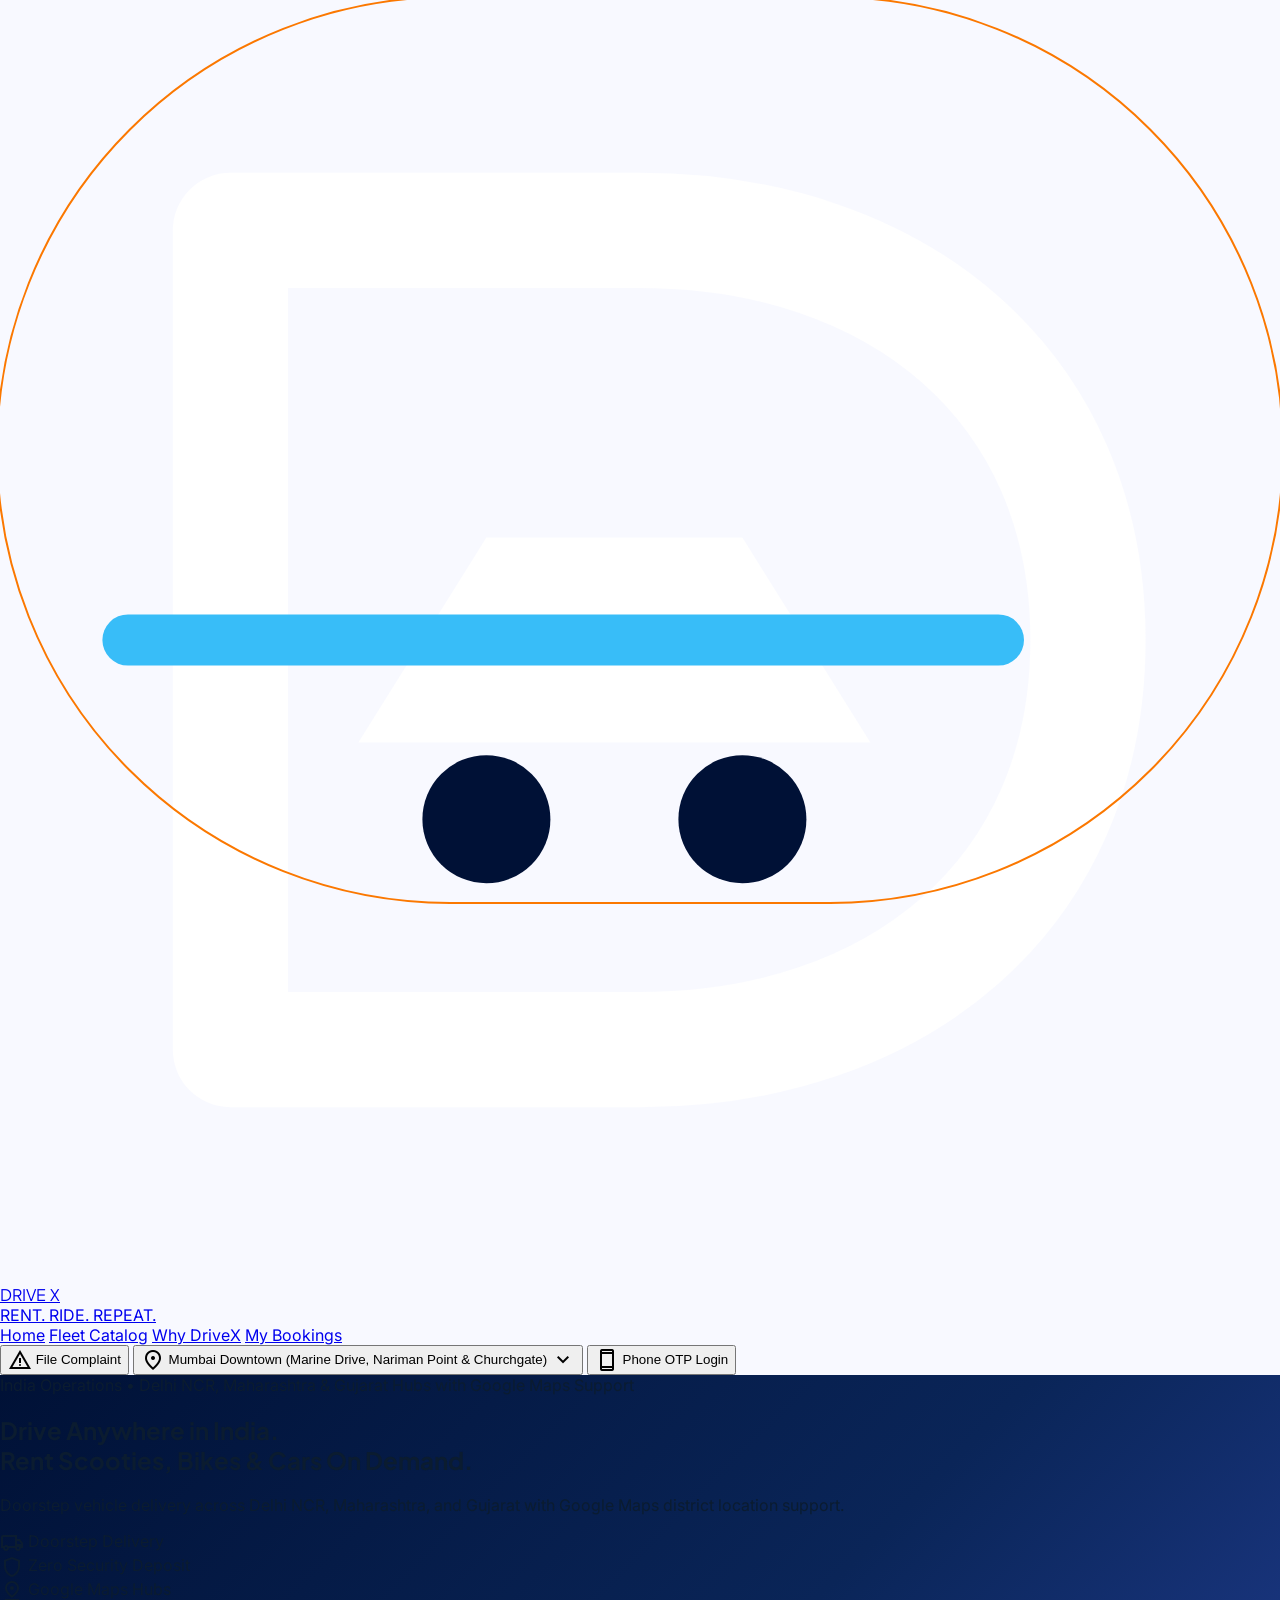
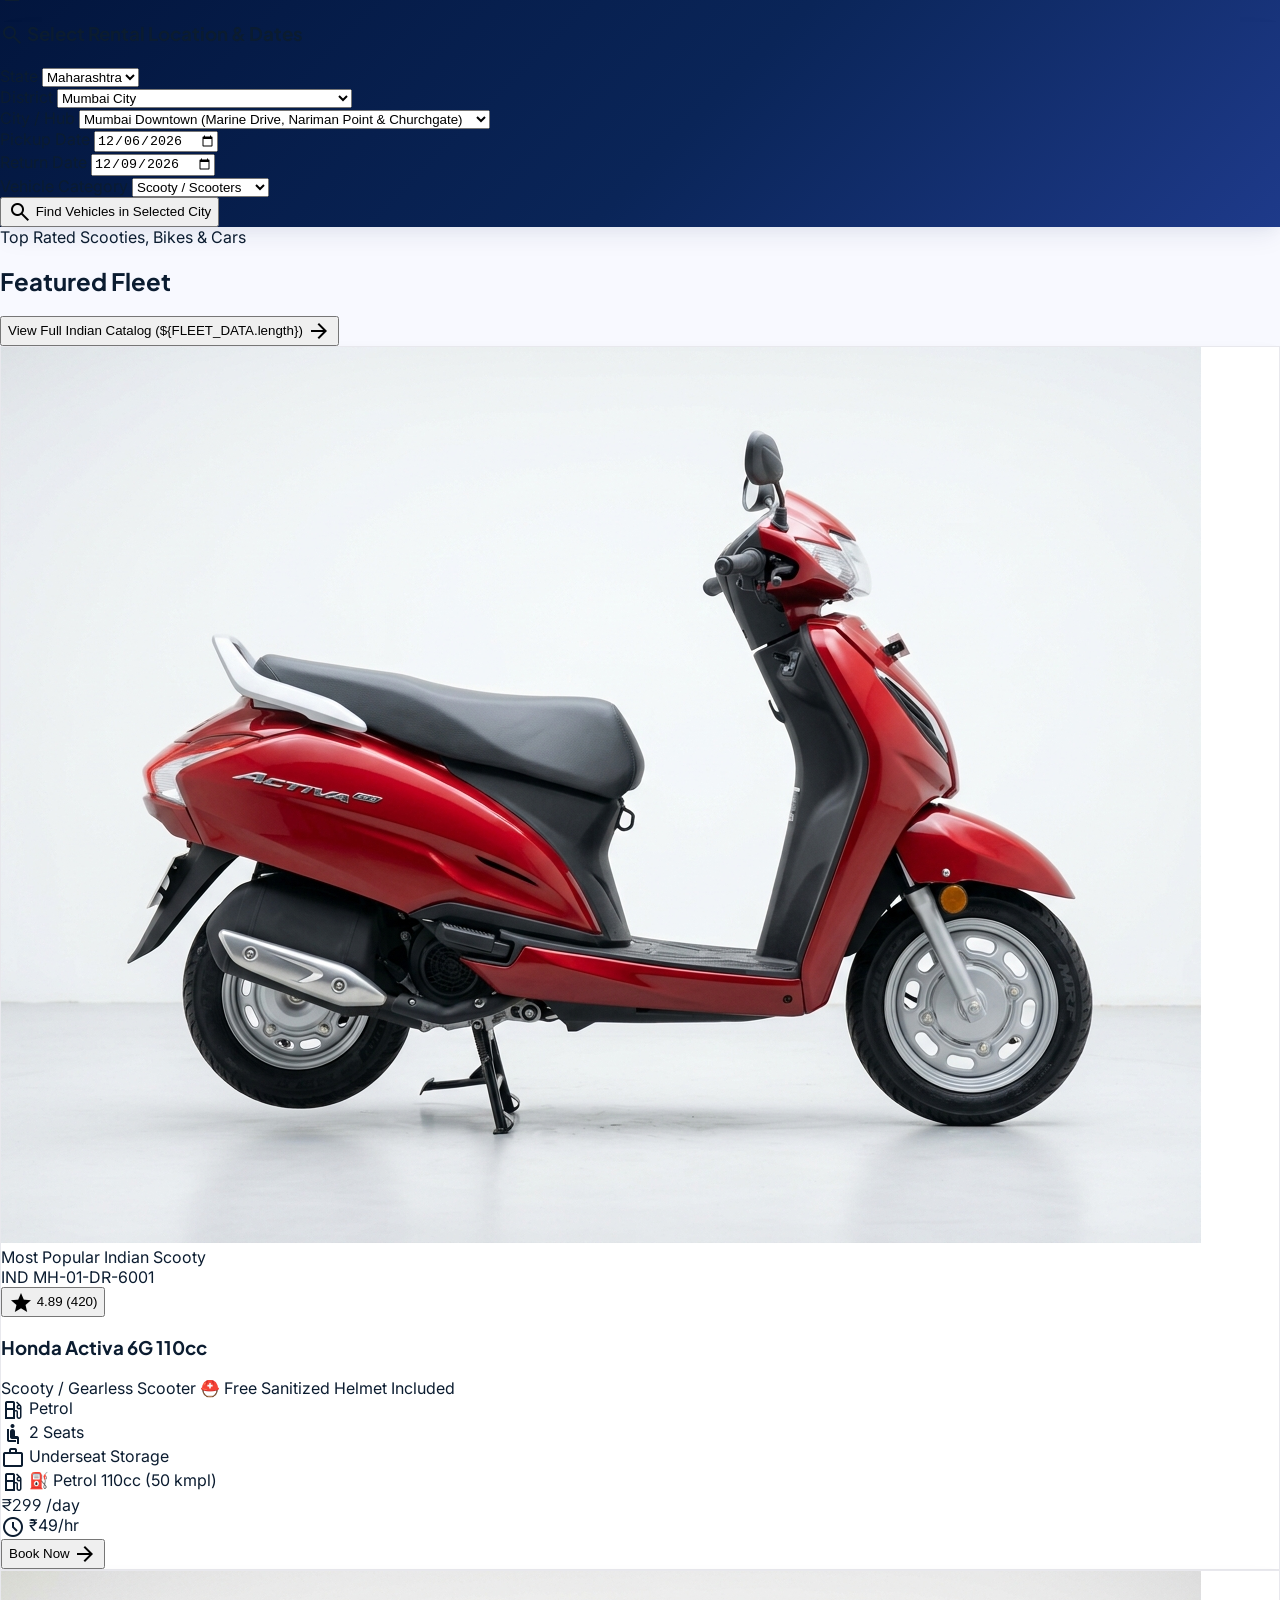
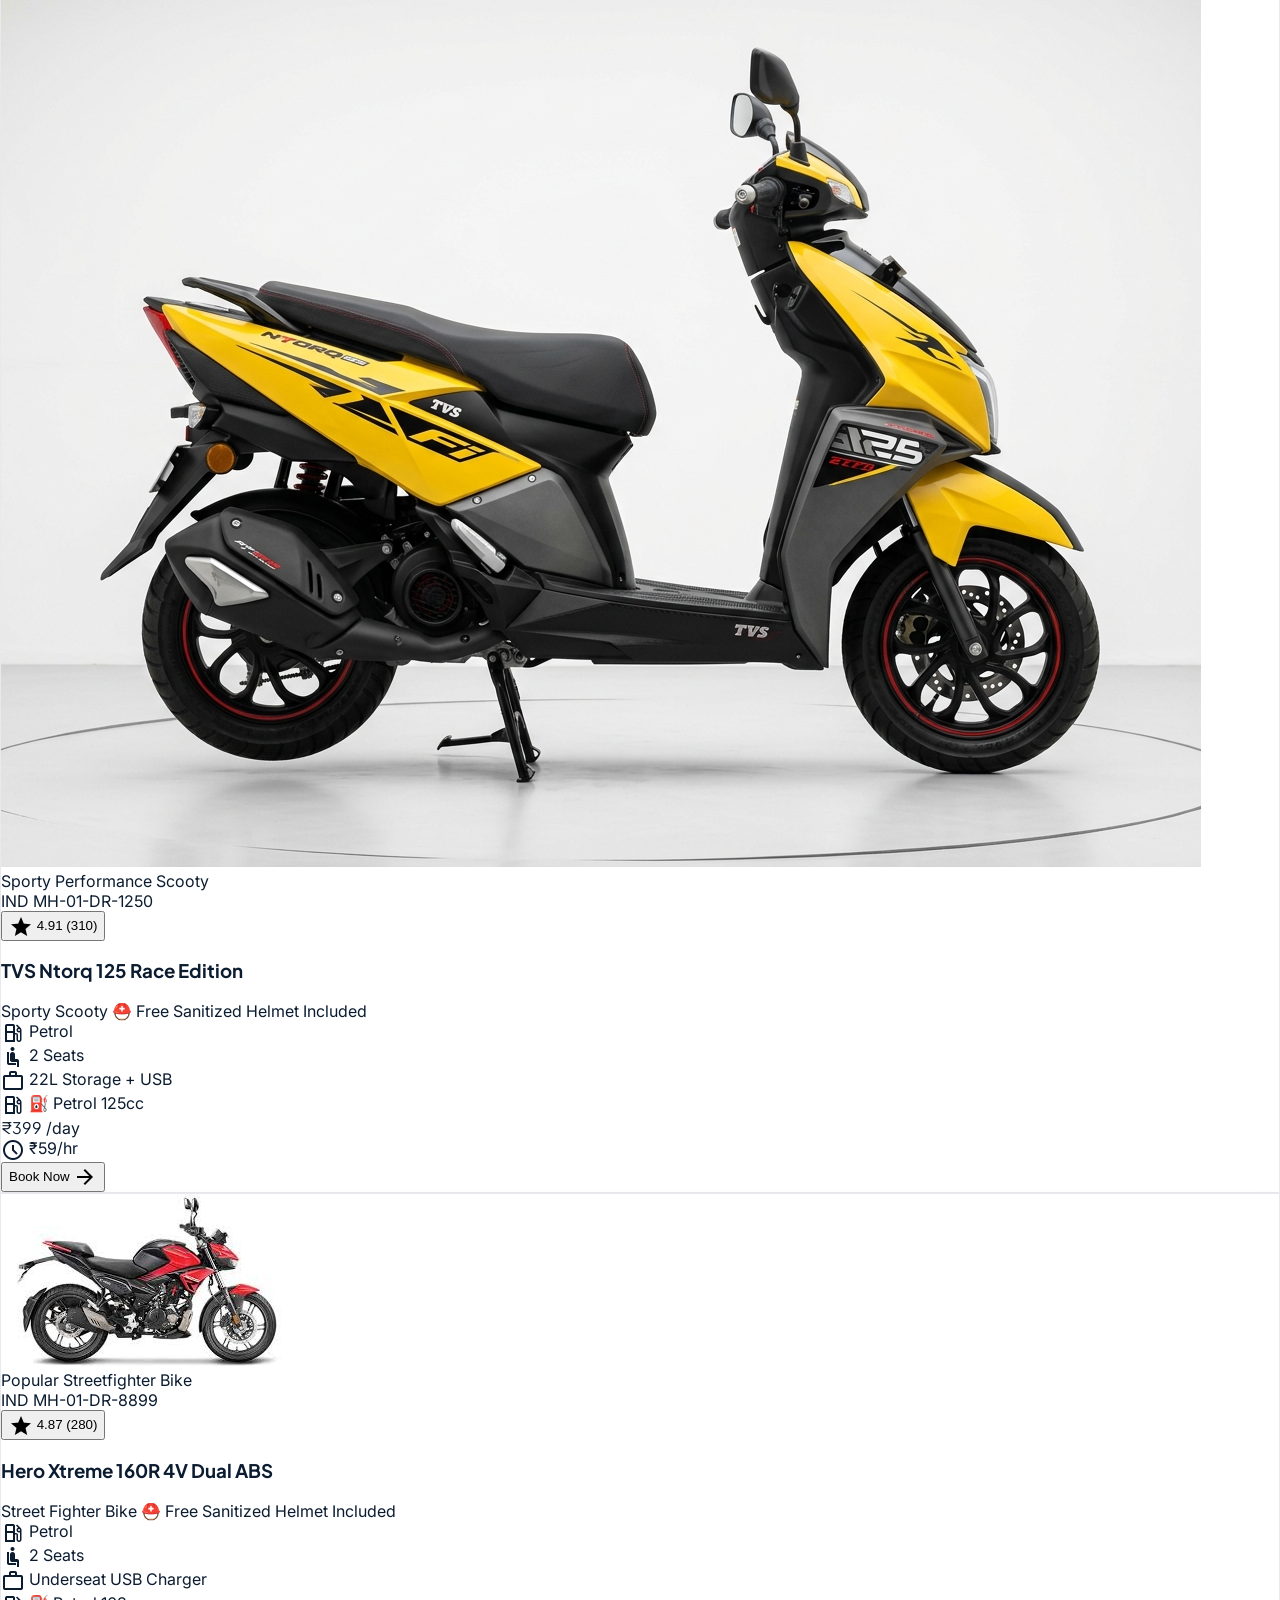
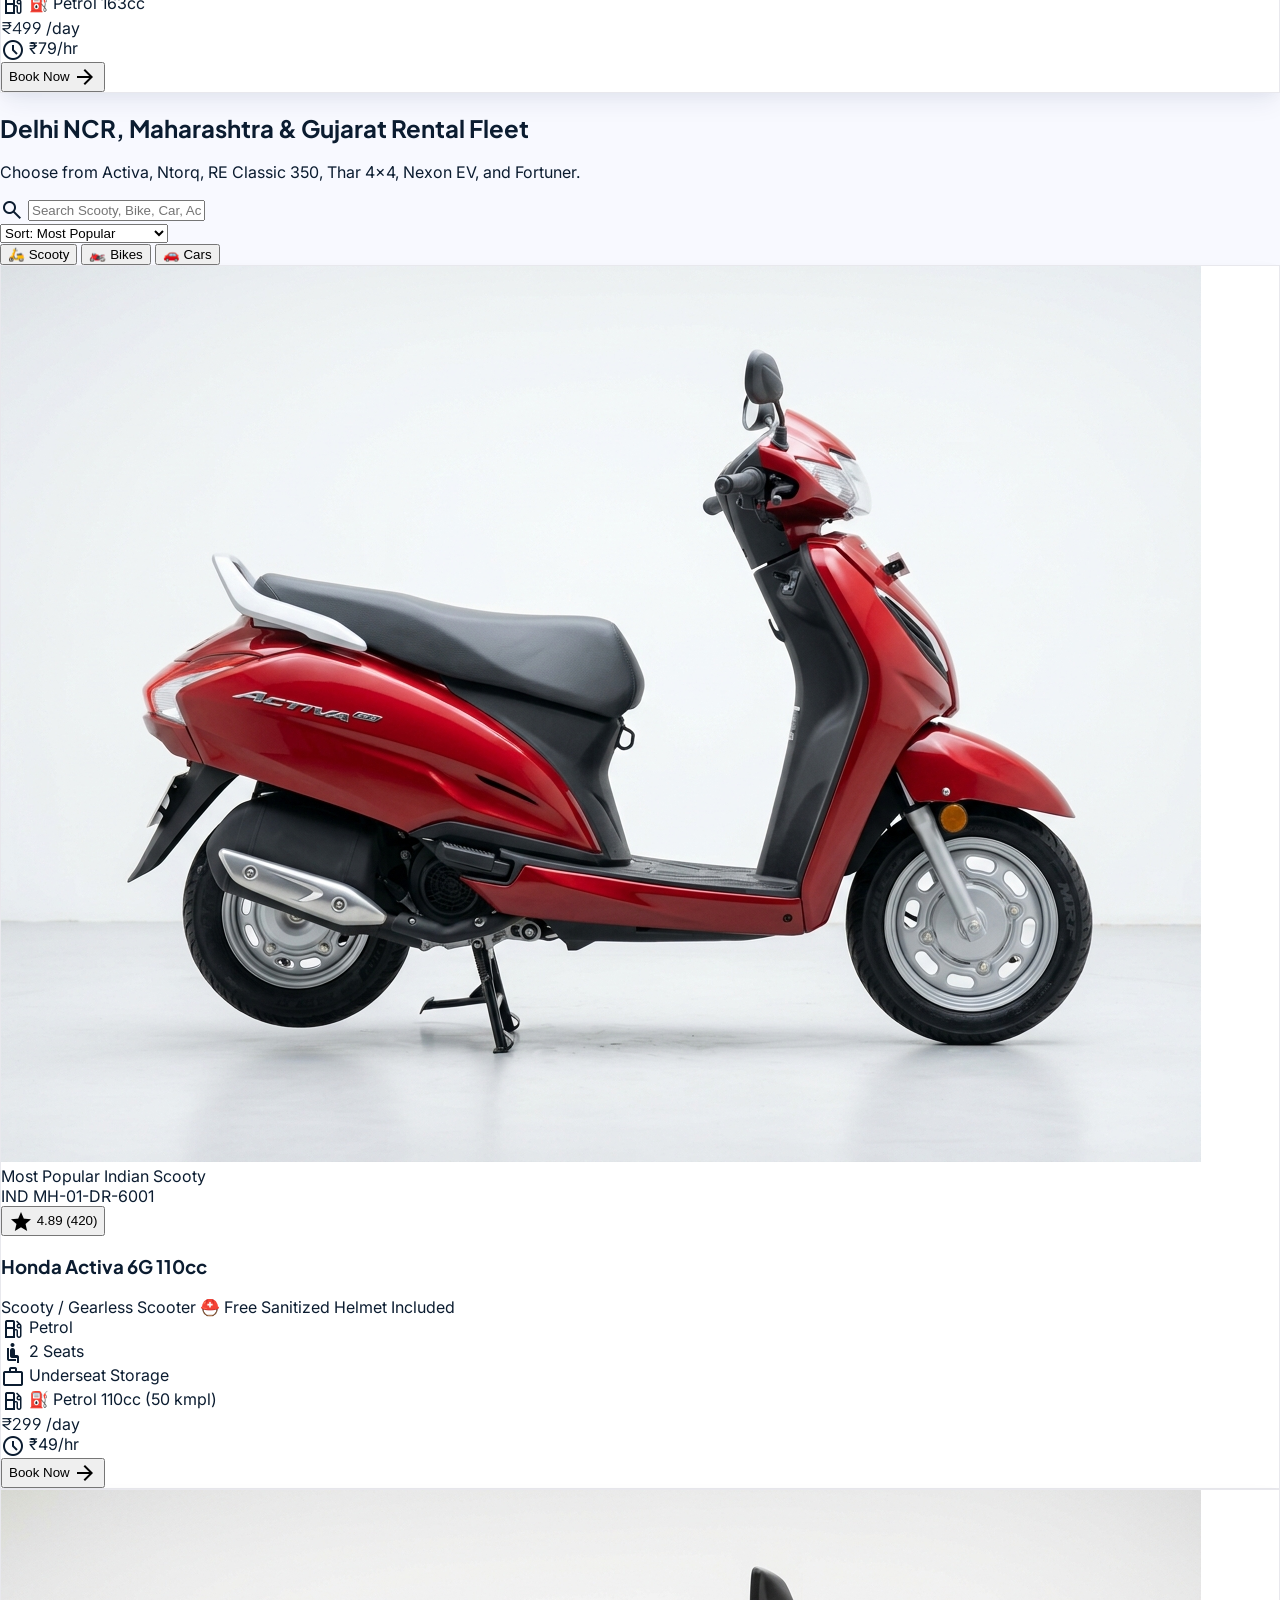
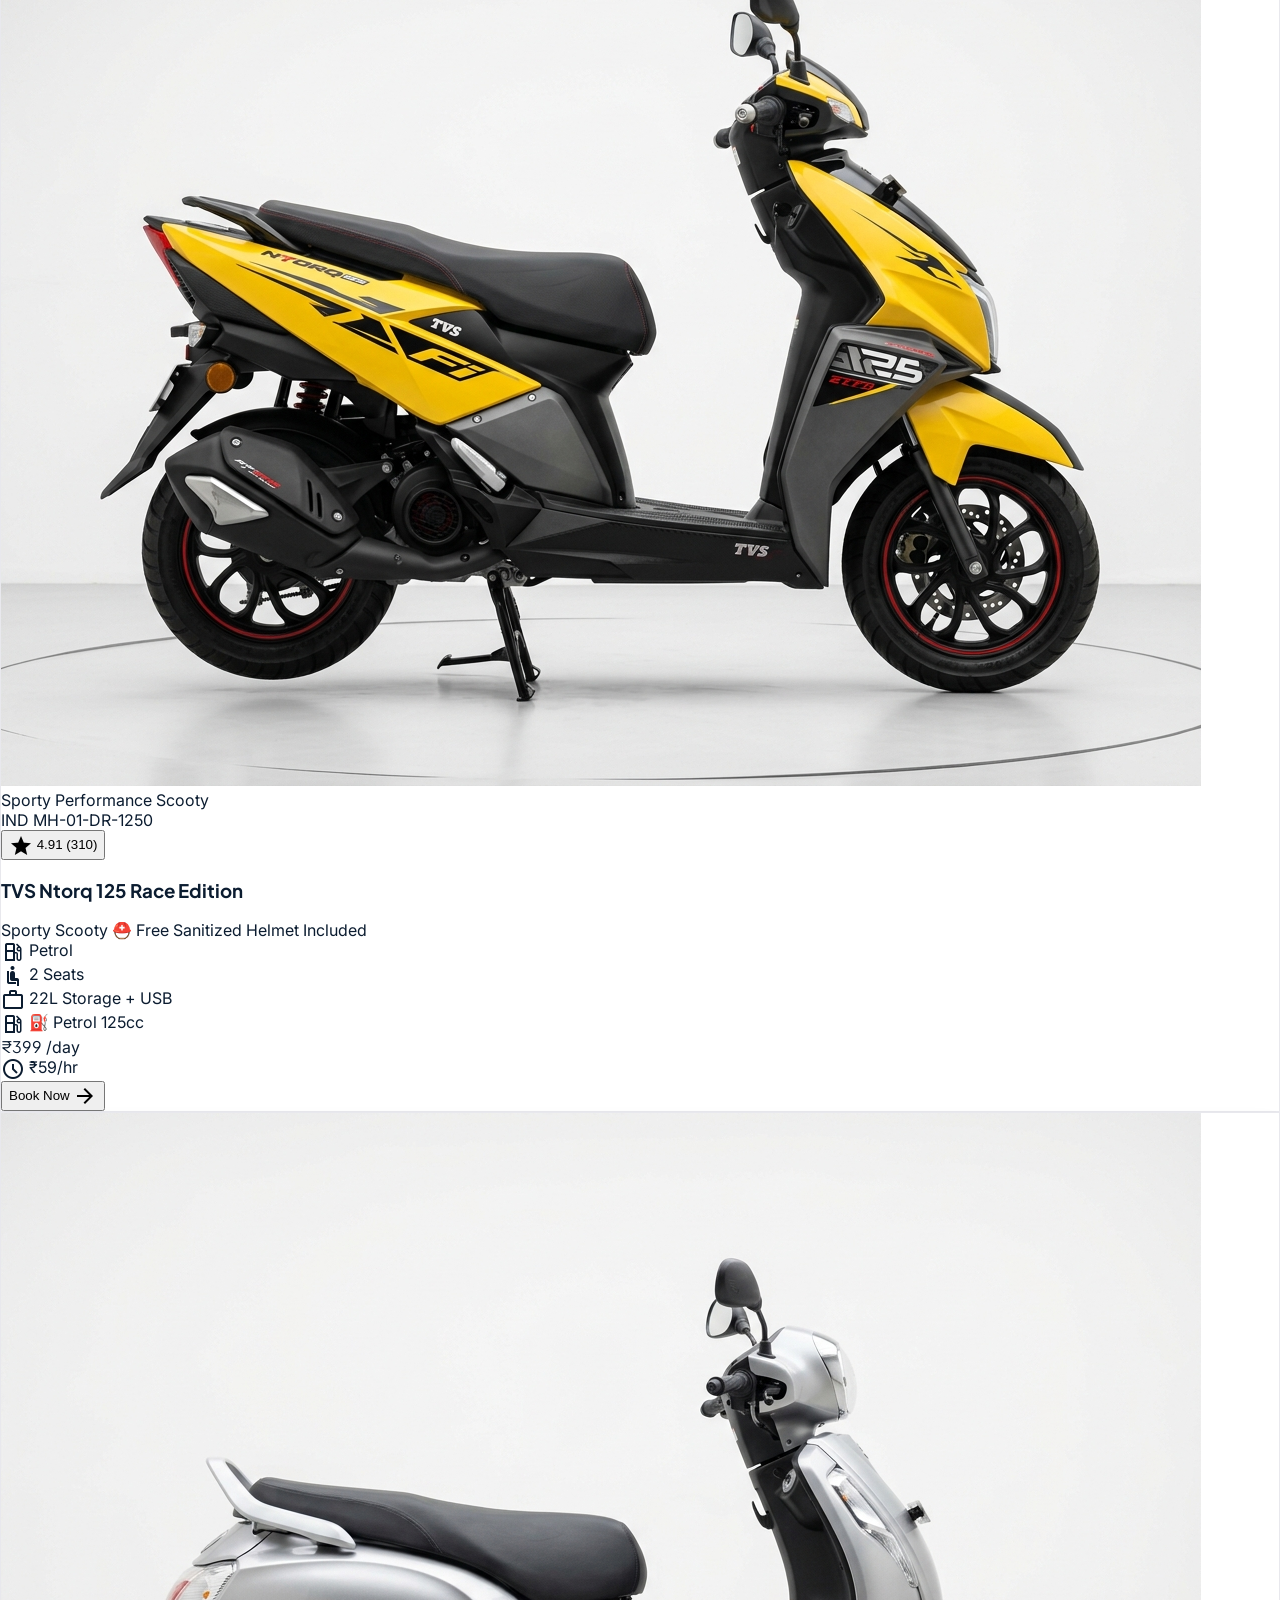
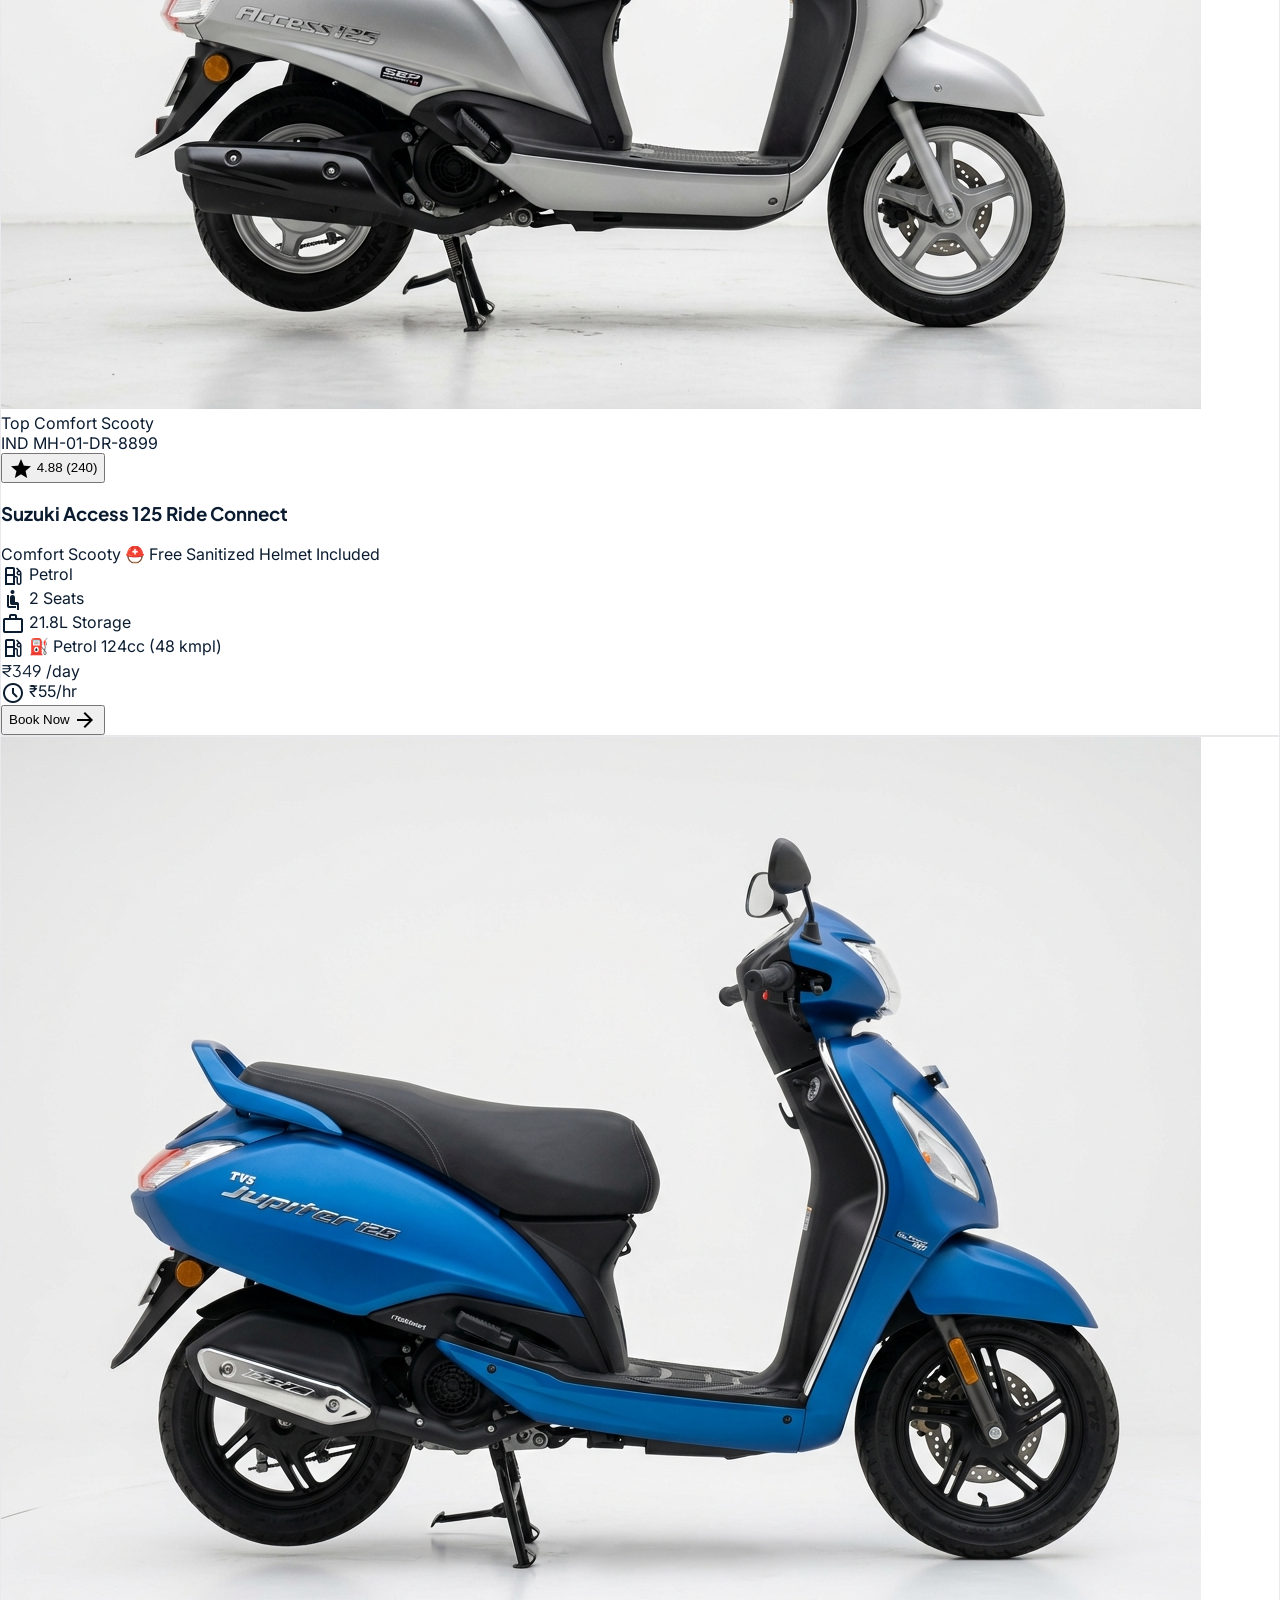
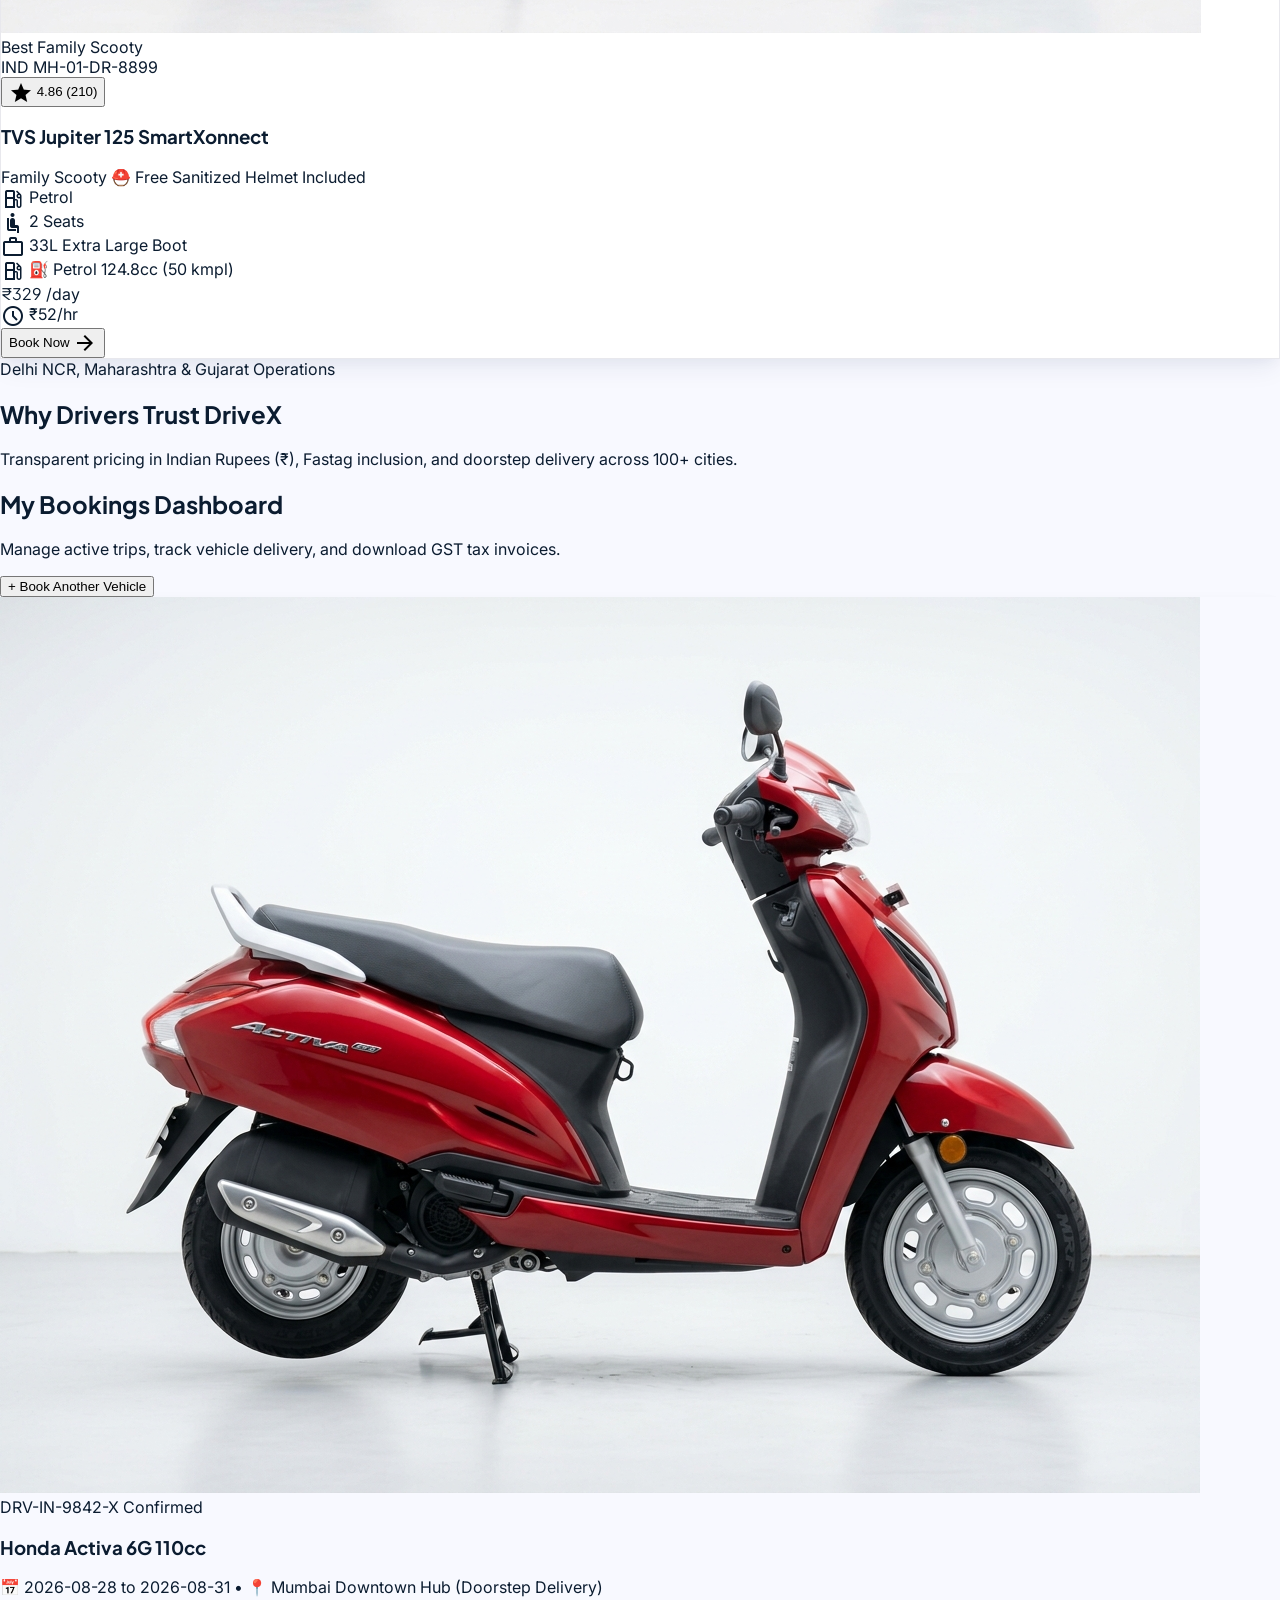
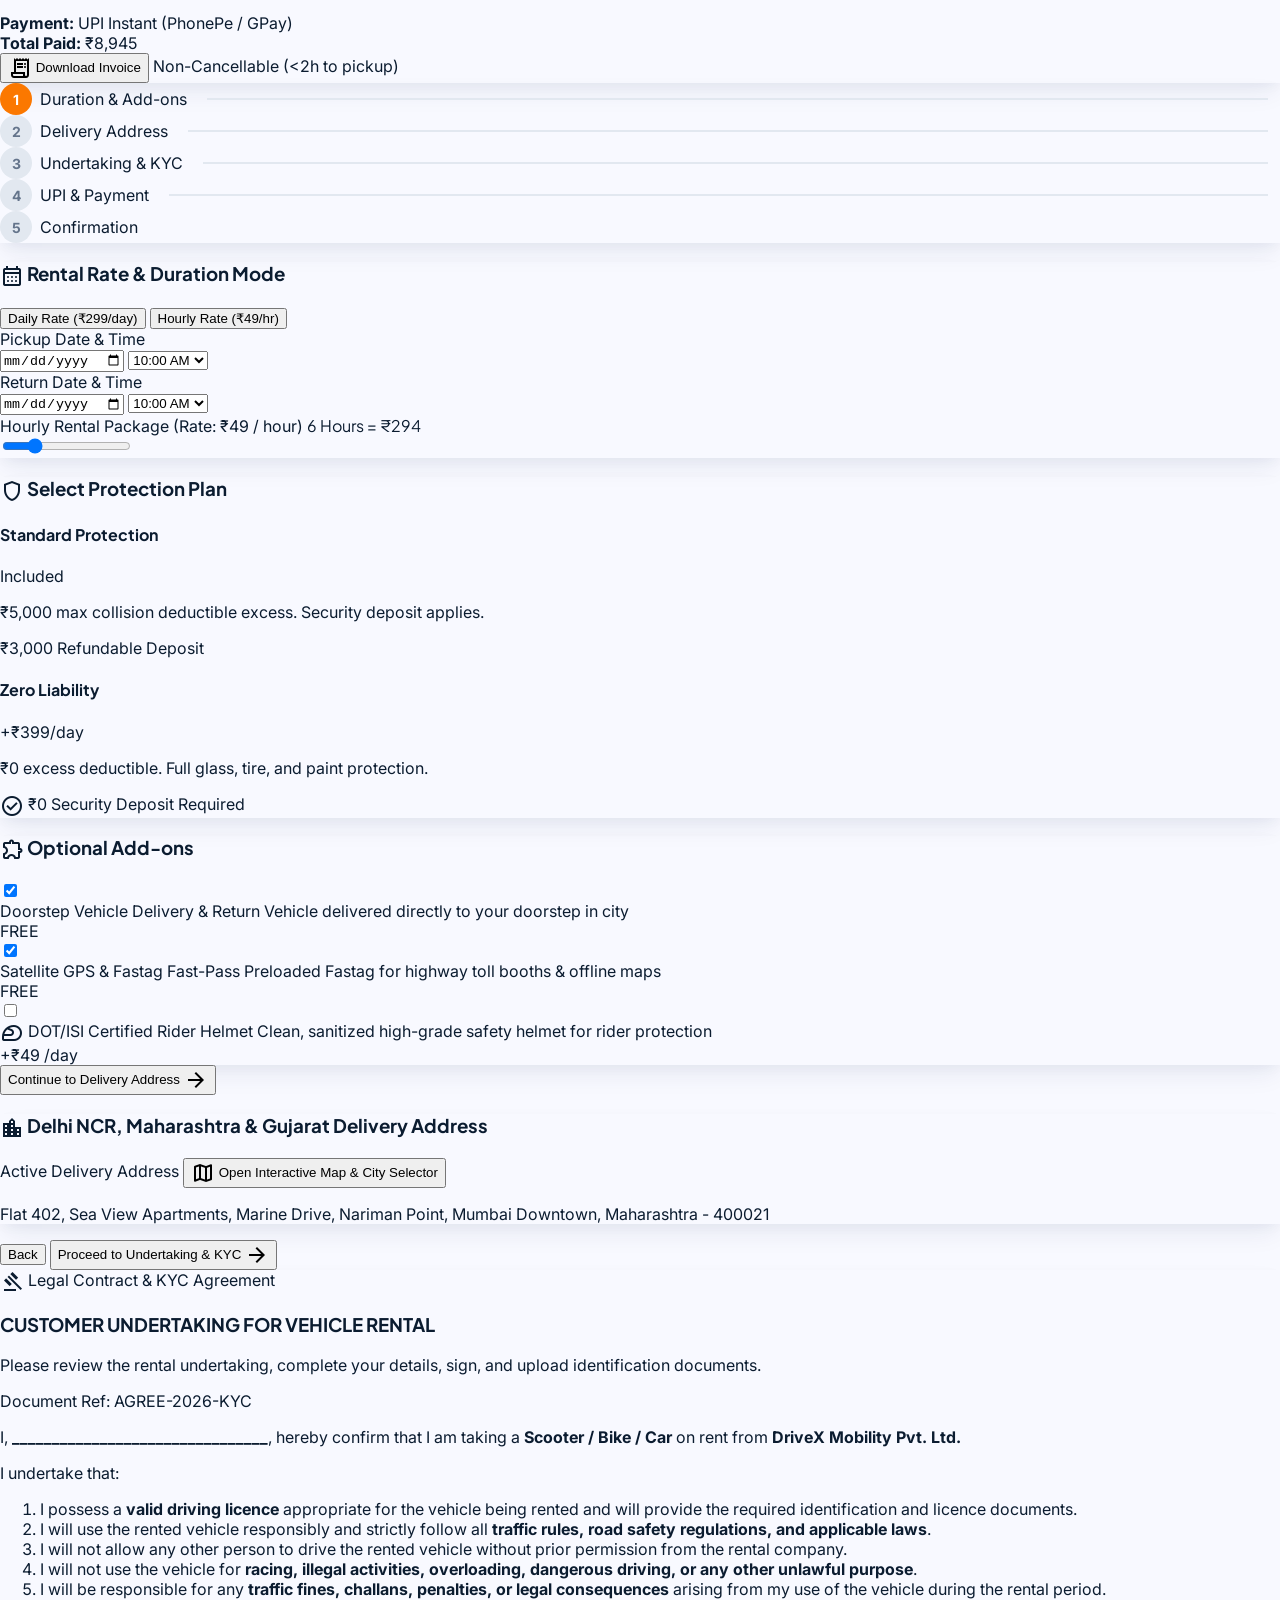
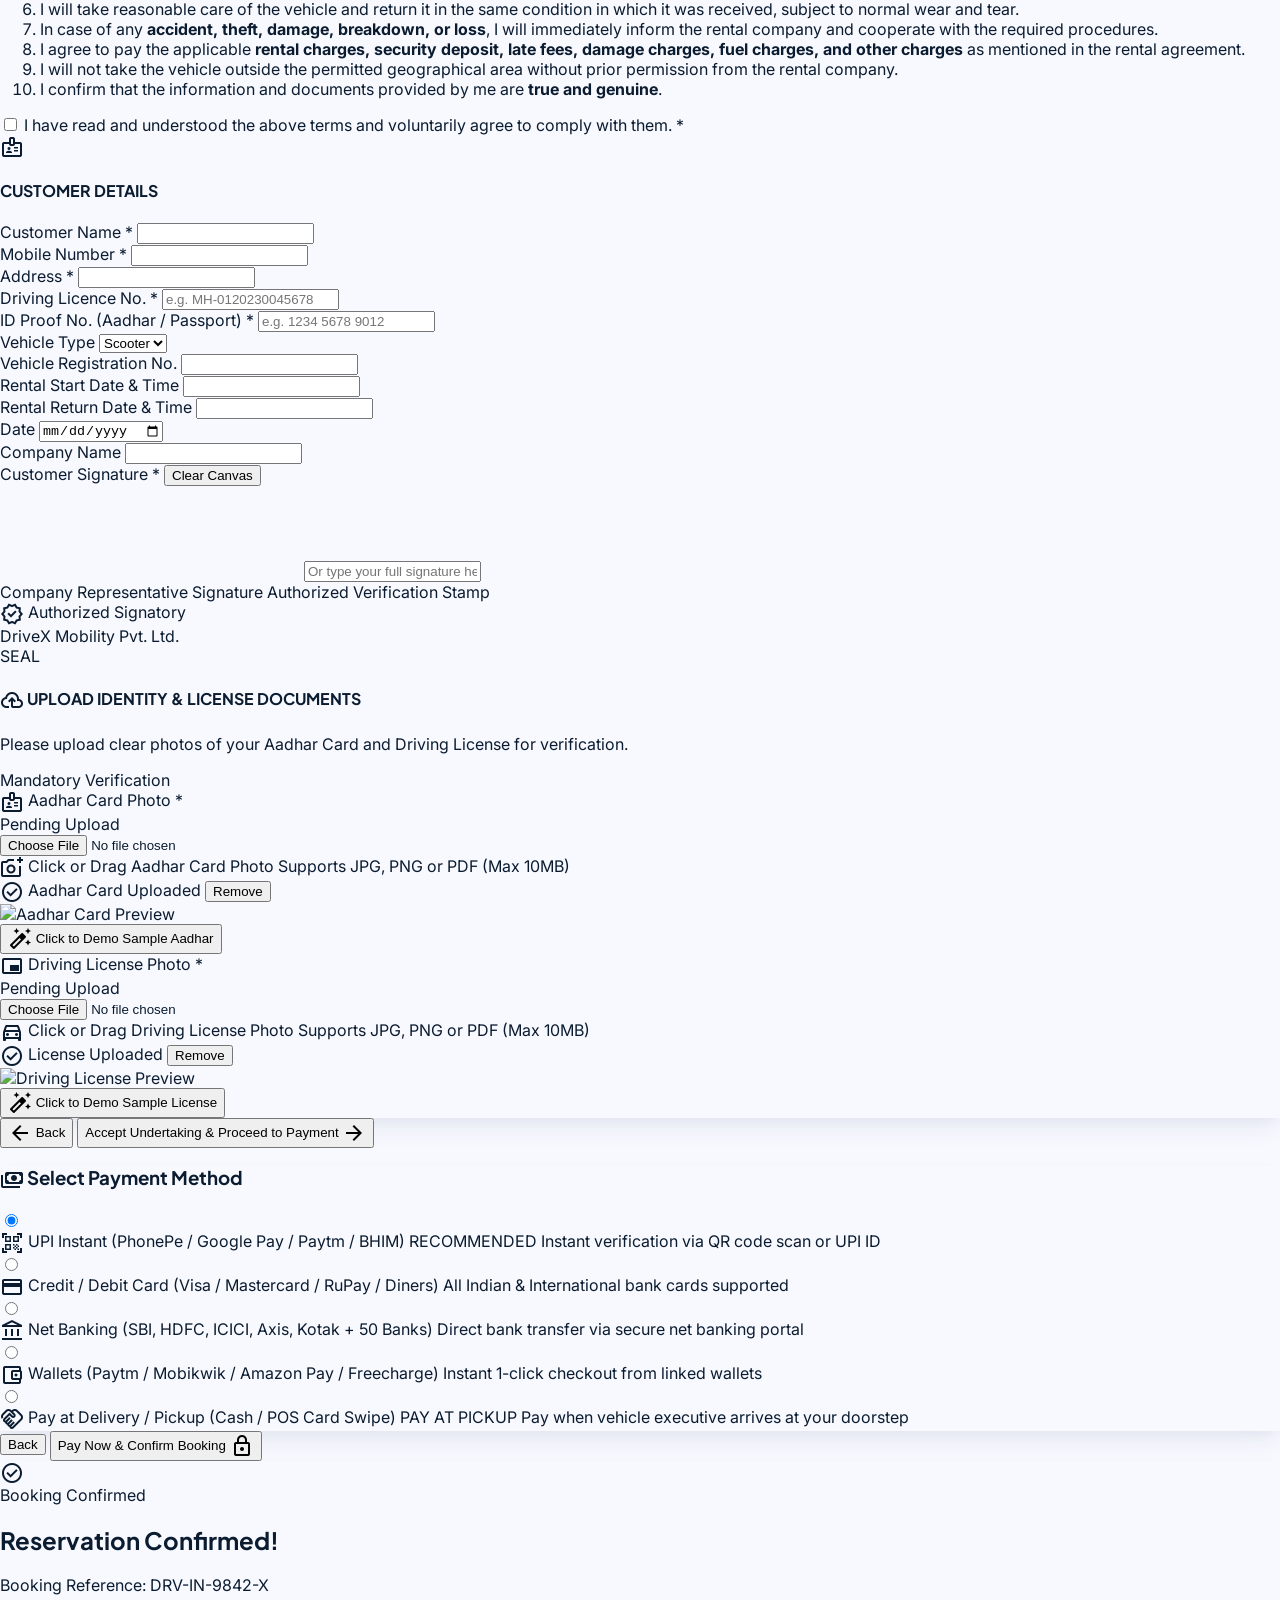
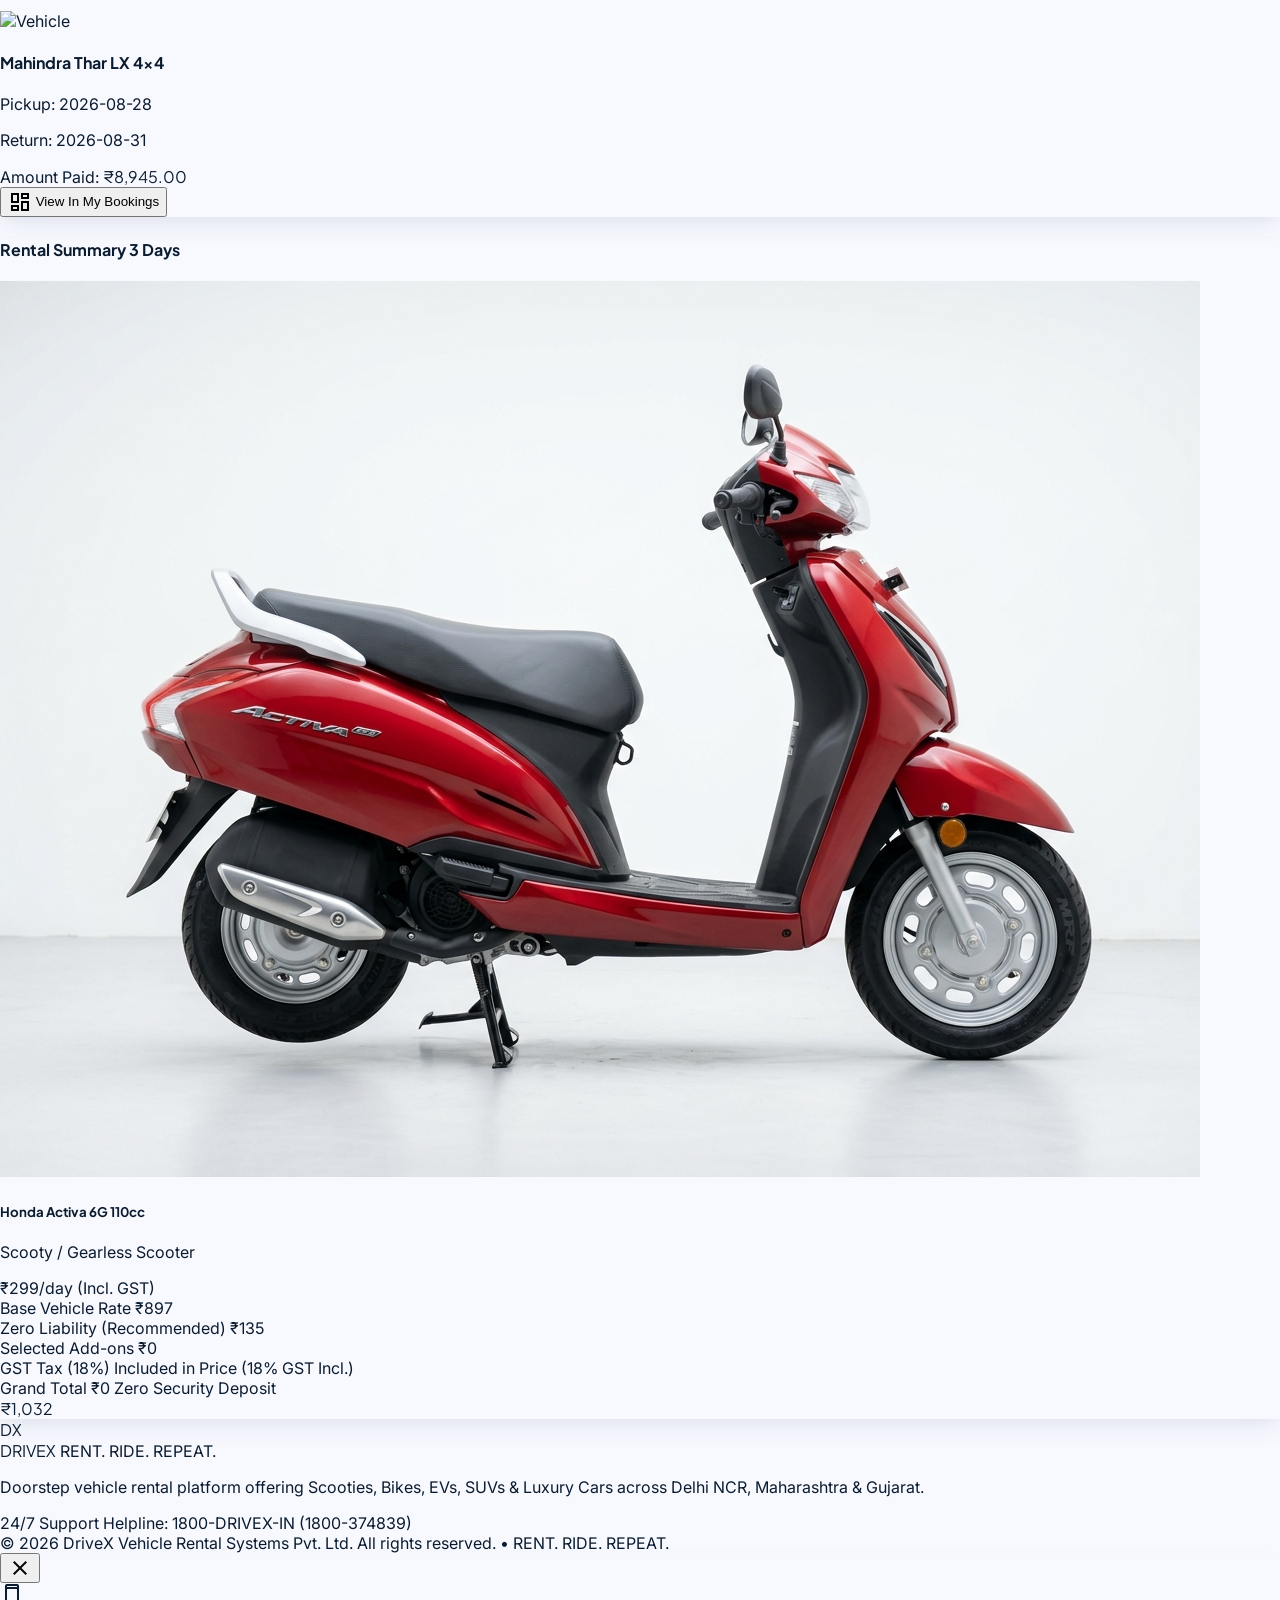
==== index.html @ 7ef22561 "Add files via upload" ====
<!DOCTYPE html>
<html lang="en" class="light">
<head>
  <meta charset="utf-8"/>
  <meta name="viewport" content="width=device-width, initial-scale=1.0"/>
  <title>DriveX - Rent Cars, Bikes & Scooties On Demand | RENT. RIDE. REPEAT.</title>
  
  <!-- Fonts & Icons -->
  <link rel="preconnect" href="https://fonts.googleapis.com"/>
  <link rel="preconnect" href="https://fonts.gstatic.com" crossorigin/>
  <link href="https://fonts.googleapis.com/css2?family=Plus+Jakarta+Sans:wght@500;600;700;800&family=Inter:wght@400;500;600;700&display=swap" rel="stylesheet"/>
  <link href="https://fonts.googleapis.com/css2?family=Material+Symbols+Outlined:wght,FILL@100..700,0..1&display=swap" rel="stylesheet"/>
  
  <!-- Leaflet Map CSS -->
  <link rel="stylesheet" href="https://unpkg.com/leaflet@1.9.4/dist/leaflet.css" integrity="sha256-p4NxAoJBhIIN+hmNHrzRCf9tD/miZyoHS5obTRR9BMY=" crossorigin=""/>

  <!-- Tailwind CSS CDN + Config -->
  <script src="https://cdn.tailwindcss.com"></script>
  <script>
    tailwind.config = {
      darkMode: 'class',
      theme: {
        extend: {
          colors: {
            'primary': '#001136',
            'primary-container': '#0a2558',
            'on-primary': '#ffffff',
            'secondary': '#fb7800',
            'secondary-hover': '#e06900',
            'on-secondary': '#ffffff',
            'tertiary': '#002850',
            'tertiary-accent': '#1e90ff',
            'background': '#f8f9ff',
            'surface': '#ffffff',
            'surface-container': '#e5eeff',
            'surface-container-high': '#dce9ff',
            'surface-container-low': '#eff4ff',
            'on-surface': '#0b1c30',
            'on-surface-variant': '#44464f',
            'outline': '#757780',
            'outline-variant': '#c5c6d1'
          },
          fontFamily: {
            headline: ['Plus Jakarta Sans', 'sans-serif'],
            body: ['Inter', 'sans-serif']
          }
        }
      }
    }
  </script>
  
  <link rel="stylesheet" href="css/styles.css"/>
</head>
<body class="bg-background text-on-surface font-body antialiased flex flex-col min-h-screen">

  <!-- ================= VIDEO INTRO SPLASH SCREEN (CLEAR VIDEO) ================= -->
  <div id="intro-splash" class="fixed inset-0 z-[99999] overflow-hidden bg-black transition-all duration-700 select-none cursor-pointer" onclick="window.dismissSplash()" title="Click to skip intro">
    <video id="splash-video" class="w-full h-full object-cover" playsinline muted autoplay preload="auto">
      <source src="Video Project 1.mp4" type="video/mp4"/>
      Your browser does not support the video tag.
    </video>
    <!-- Skip Intro Button -->
    <button onclick="event.stopPropagation(); window.dismissSplash();" class="absolute top-6 right-6 z-[100000] bg-white/20 hover:bg-white/40 text-white border border-white/40 px-5 py-2.5 rounded-full font-bold text-xs backdrop-blur-md transition-all shadow-lg flex items-center gap-2 cursor-pointer">
      <span>Skip Intro</span>
      <span class="material-symbols-outlined text-sm">arrow_forward</span>
    </button>
  </div>

  <!-- ================= TOP STICKY NAVIGATION ================= -->
  <header class="sticky top-0 z-50 glass-nav border-b border-outline-variant/60 shadow-sm transition-all duration-200">
    <div class="max-w-7xl mx-auto px-4 sm:px-6 lg:px-8 h-20 flex items-center justify-between">
      
      <!-- Brand Logo -->
      <a href="#" onclick="navigateTo('home')" class="flex items-center gap-3 group select-none">
        <div class="w-11 h-11 rounded-2xl bg-gradient-to-tr from-blue-950 via-blue-700 to-sky-500 text-white flex items-center justify-center shadow-md group-hover:scale-105 transition-transform duration-300 relative overflow-hidden border border-white/20">
          <svg class="w-7 h-7 text-white" viewBox="0 0 100 100" fill="none" xmlns="http://www.w3.org/2000/svg">
            <path d="M18 18H50C70 18 85 30 85 50C85 70 70 82 50 82H18V18Z" stroke="white" stroke-width="9" stroke-linejoin="round"/>
            <path d="M28 58L38 42H58L68 58H28Z" fill="white"/>
            <circle cx="38" cy="64" r="5" fill="#001136"/>
            <circle cx="58" cy="64" r="5" fill="#001136"/>
            <path d="M10 50H78" stroke="#38BDF8" stroke-width="4" stroke-linecap="round"/>
          </svg>
        </div>
        <div>
          <div class="flex items-baseline gap-0.5">
            <span class="font-headline font-black text-2xl text-primary tracking-tight block leading-none">DRIVE</span>
            <span class="font-headline font-black text-2.5xl text-blue-600 italic tracking-tighter block leading-none transform -skew-x-6">X</span>
          </div>
          <span class="text-[9px] font-black text-secondary tracking-widest uppercase block mt-1">RENT. RIDE. REPEAT.</span>
        </div>
      </a>

      <!-- Desktop Nav Links -->
      <nav class="hidden md:flex items-center gap-2 bg-surface/80 p-1.5 rounded-full border border-outline-variant/40 shadow-sm">
        <a href="#" data-view="home" class="nav-link text-secondary font-bold border-b-2 border-secondary pb-1 px-3.5 py-2 rounded-lg cursor-pointer">Home</a>
        <a href="#" data-view="fleet" class="nav-link text-on-surface-variant hover:text-primary hover:bg-surface-container-low px-3.5 py-2 rounded-lg transition-all cursor-pointer">Fleet Catalog</a>
        <a href="#" data-view="why-us" class="nav-link text-on-surface-variant hover:text-primary hover:bg-surface-container-low px-3.5 py-2 rounded-lg transition-all cursor-pointer">Why DriveX</a>
        <a href="#" data-view="bookings" class="nav-link text-on-surface-variant hover:text-primary hover:bg-surface-container-low px-3.5 py-2 rounded-lg transition-all cursor-pointer">My Bookings</a>
      </nav>

      <!-- Active Location & User Actions -->
      <div class="flex items-center gap-2 sm:gap-3">
        
        <!-- File Complaint Button -->
        <button onclick="window.aiAssistant.openComplaintModal()" class="hidden md:flex items-center gap-1.5 bg-amber-50 hover:bg-amber-100 border border-amber-200 text-amber-800 px-3 py-1.5 rounded-full text-xs font-bold transition-all active:scale-95 shadow-sm">
          <span class="material-symbols-outlined text-amber-600 text-sm">report_problem</span>
          <span>File Complaint</span>
        </button>

        <!-- Active City Location Pill -->
        <button onclick="openAddressModal()" id="active-location-btn" title="Click to change location" class="hidden sm:flex items-center gap-1 bg-surface-container-low border border-outline-variant/60 hover:border-secondary px-2.5 py-1 rounded-full text-xs font-semibold text-primary transition-all max-w-[160px] sm:max-w-[210px] cursor-pointer">
          <span class="material-symbols-outlined text-secondary text-sm shrink-0">location_on</span>
          <span id="active-header-city" class="truncate text-[11px] font-semibold text-primary min-w-0">Mumbai Downtown</span>
          <span class="material-symbols-outlined text-xs text-on-surface-variant shrink-0">keyboard_arrow_down</span>
        </button>

        <!-- Phone Login CTA -->
        <button id="header-login-btn" onclick="openLoginModal()" class="bg-secondary hover:bg-secondary-hover text-on-secondary font-semibold text-xs px-4 py-2.5 rounded-full shadow-md transition-all active:scale-95 flex items-center gap-1.5">
          <span class="material-symbols-outlined text-sm">smartphone</span>
          Phone OTP Login
        </button>
      </div>
    </div>
  </header>

  <!-- MAIN CONTENT CONTAINER -->
  <main class="flex-1">

    <!-- ================= VIEW 1: HOME ================= -->
    <section id="view-home" class="view-section">
      
      <!-- HERO SECTION -->
      <div class="relative overflow-hidden hero-gradient text-on-primary py-16 md:py-20">
        <div class="max-w-7xl mx-auto px-4 sm:px-6 lg:px-8 grid grid-cols-1 lg:grid-cols-12 gap-10 items-center relative z-10">
          
          <!-- Hero Text -->
          <div class="lg:col-span-7">
            <div class="inline-flex items-center gap-2 bg-white/10 backdrop-blur-md px-3.5 py-1.5 rounded-full text-xs font-semibold text-orange-300 mb-6 border border-white/20">
              <span class="w-2 h-2 rounded-full bg-orange-400 animate-pulse"></span>
              India Operations • Delhi NCR, Maharashtra & Gujarat Hubs with Google Maps Support
            </div>
            <h1 class="font-headline font-extrabold text-4xl sm:text-5xl lg:text-6xl tracking-tight leading-tight mb-6">
              Drive Anywhere in India. <br/>
              <span class="text-secondary">Rent Scooties, Bikes & Cars</span> On Demand.
            </h1>
            <p class="text-blue-100 text-base sm:text-lg max-w-2xl mb-8 leading-relaxed">
              Doorstep vehicle delivery across Delhi NCR, Maharashtra, and Gujarat with Google Maps district location support.
            </p>

            <div class="grid grid-cols-3 gap-4 text-xs font-medium text-blue-100 max-w-lg mb-4">
              <div class="flex items-center gap-2">
                <span class="material-symbols-outlined text-secondary text-lg">local_shipping</span> Doorstep Delivery
              </div>
              <div class="flex items-center gap-2">
                <span class="material-symbols-outlined text-secondary text-lg">shield</span> Zero Security Deposit
              </div>
              <div class="flex items-center gap-2">
                <span class="material-symbols-outlined text-secondary text-lg">pin_drop</span> Google Maps Hubs
              </div>
            </div>
          </div>

          <!-- Quick Search & Reservation Box -->
          <div class="lg:col-span-5">
            <div class="bg-surface text-on-surface p-6 sm:p-8 rounded-3xl ambient-shadow border border-outline-variant/50">
              <h3 class="font-headline font-bold text-xl text-primary mb-4 flex items-center gap-2">
                <span class="material-symbols-outlined text-secondary">search</span>
                Select Rental Location & Dates
              </h3>

              <div class="space-y-4">
                
                <!-- State, District & City Cascaded Selection -->
                <div class="grid grid-cols-1 sm:grid-cols-3 gap-2.5">
                  <div>
                    <label class="block text-[11px] font-bold text-on-surface-variant uppercase tracking-wider mb-1">State</label>
                    <select class="india-state-select w-full bg-surface-container-low border border-outline-variant rounded-xl px-2.5 py-2 text-xs font-medium focus:ring-2 focus:ring-tertiary-accent focus:outline-none"></select>
                  </div>
                  <div>
                    <label class="block text-[11px] font-bold text-on-surface-variant uppercase tracking-wider mb-1">District</label>
                    <select class="india-district-select w-full bg-surface-container-low border border-outline-variant rounded-xl px-2.5 py-2 text-xs font-medium focus:ring-2 focus:ring-tertiary-accent focus:outline-none"></select>
                  </div>
                  <div>
                    <label class="block text-[11px] font-bold text-on-surface-variant uppercase tracking-wider mb-1">City / Hub</label>
                    <select class="india-city-select w-full bg-surface-container-low border border-outline-variant rounded-xl px-2.5 py-2 text-xs font-medium focus:ring-2 focus:ring-tertiary-accent focus:outline-none"></select>
                  </div>
                </div>

                <!-- Dates Grid -->
                <div class="grid grid-cols-2 gap-3">
                  <div>
                    <label class="block text-xs font-semibold text-on-surface-variant uppercase tracking-wider mb-1">Pickup Date</label>
                    <input type="date" id="pickup-date-input" class="w-full bg-surface-container-low border border-outline-variant rounded-xl px-3 py-2 text-xs font-medium"/>
                  </div>
                  <div>
                    <label class="block text-xs font-semibold text-on-surface-variant uppercase tracking-wider mb-1">Return Date</label>
                    <input type="date" id="return-date-input" class="w-full bg-surface-container-low border border-outline-variant rounded-xl px-3 py-2 text-xs font-medium"/>
                  </div>
                </div>

                <!-- Vehicle Type -->
                <div>
                  <label class="block text-xs font-semibold text-on-surface-variant uppercase tracking-wider mb-1">Vehicle Category</label>
                  <select id="hero-category-select" class="w-full bg-surface-container-low border border-outline-variant rounded-xl px-3 py-2.5 text-xs font-medium">
                    <option value="scooty">Scooty / Scooters</option>
                    <option value="bike">Bikes / Motorcycles</option>
                    <option value="cars">Cars</option>
                  </select>
                </div>

                <!-- Search CTA Button -->
                <button onclick="handleHeroSearch()" class="w-full bg-secondary hover:bg-secondary-hover text-on-secondary font-bold py-3.5 rounded-xl shadow-lg transition-all text-center flex items-center justify-center gap-2 text-sm pulse-cta">
                  <span class="material-symbols-outlined">search</span>
                  Find Vehicles in Selected City
                </button>
              </div>
            </div>
          </div>

        </div>
      </div>

      <!-- FEATURED VEHICLES SECTION -->
      <div class="max-w-7xl mx-auto px-4 sm:px-6 lg:px-8 py-16">
        <div class="flex flex-col sm:flex-row items-start sm:items-end justify-between mb-10 gap-4">
          <div>
            <span class="text-xs font-bold text-secondary uppercase tracking-widest block mb-1">Top Rated Scooties, Bikes & Cars</span>
            <h2 class="font-headline font-extrabold text-3xl text-primary">Featured Fleet</h2>
          </div>
          <button onclick="navigateTo('fleet')" class="text-primary font-bold text-sm hover:text-secondary flex items-center gap-1">
            View Full Indian Catalog (${FLEET_DATA.length})
            <span class="material-symbols-outlined text-sm">arrow_forward</span>
          </button>
        </div>

        <div id="featured-fleet-container" class="grid grid-cols-1 md:grid-cols-3 gap-8">
          <!-- Featured vehicles rendered dynamically -->
        </div>
      </div>

    </section>

    <!-- ================= VIEW 2: FLEET CATALOG ================= -->
    <section id="view-fleet" class="view-section hidden max-w-7xl mx-auto px-4 sm:px-6 lg:px-8 py-12">
      <div class="flex flex-col md:flex-row items-start md:items-center justify-between gap-6 mb-8">
        <div>
          <h1 class="font-headline font-extrabold text-3xl sm:text-4xl text-primary mb-2">Delhi NCR, Maharashtra & Gujarat Rental Fleet</h1>
          <p class="text-on-surface-variant text-sm">Choose from Activa, Ntorq, RE Classic 350, Thar 4x4, Nexon EV, and Fortuner.</p>
        </div>

        <div class="flex flex-col sm:flex-row items-center gap-3 w-full md:w-auto">
          <div class="relative w-full sm:w-64">
            <span class="material-symbols-outlined absolute left-3 top-2.5 text-on-surface-variant text-sm">search</span>
            <input type="text" id="fleet-search-input" placeholder="Search Scooty, Bike, Car, Activa..." class="w-full bg-surface border border-outline-variant rounded-full pl-9 pr-4 py-2 text-sm focus:outline-none"/>
          </div>

          <select id="fleet-sort-select" class="w-full sm:w-auto bg-surface border border-outline-variant rounded-full px-4 py-2 text-sm font-medium">
            <option value="popular">Sort: Most Popular</option>
            <option value="price_low">Sort: Price (Low to High)</option>
            <option value="price_high">Sort: Price (High to Low)</option>
          </select>
        </div>
      </div>

      <!-- Category Filter Pills -->
      <div class="flex items-center gap-2 overflow-x-auto pb-4 mb-8">
        <button onclick="filterCategory('scooty')" data-cat="scooty" class="cat-filter-btn bg-primary text-on-primary font-semibold px-5 py-2.5 rounded-full text-sm shadow-sm transition-all whitespace-nowrap">🛵 Scooty</button>
        <button onclick="filterCategory('bike')" data-cat="bike" class="cat-filter-btn bg-surface-container-low text-on-surface-variant hover:bg-surface-container font-medium px-5 py-2.5 rounded-full text-sm transition-all whitespace-nowrap">🏍️ Bikes</button>
        <button onclick="filterCategory('cars')" data-cat="cars" class="cat-filter-btn bg-surface-container-low text-on-surface-variant hover:bg-surface-container font-medium px-5 py-2.5 rounded-full text-sm transition-all whitespace-nowrap">🚗 Cars</button>
      </div>

      <div id="fleet-catalog-container" class="grid grid-cols-1 md:grid-cols-3 gap-8">
        <!-- Rendered via JS -->
      </div>
    </section>

    <!-- ================= VIEW 3: WHY US ================= -->
    <section id="view-why-us" class="view-section hidden max-w-7xl mx-auto px-4 sm:px-6 lg:px-8 py-12">
      <div class="text-center max-w-3xl mx-auto mb-16">
        <span class="text-xs font-bold text-secondary uppercase tracking-widest block mb-2">Delhi NCR, Maharashtra & Gujarat Operations</span>
        <h1 class="font-headline font-extrabold text-4xl text-primary mb-4">Why Drivers Trust DriveX</h1>
        <p class="text-on-surface-variant text-base">Transparent pricing in Indian Rupees (₹), Fastag inclusion, and doorstep delivery across 100+ cities.</p>
      </div>
    </section>

    <!-- ================= VIEW 4: MY BOOKINGS ================= -->
    <section id="view-bookings" class="view-section hidden max-w-5xl mx-auto px-4 sm:px-6 lg:px-8 py-12">
      <div class="flex items-center justify-between mb-8">
        <div>
          <h1 class="font-headline font-extrabold text-3xl text-primary">My Bookings Dashboard</h1>
          <p class="text-on-surface-variant text-sm">Manage active trips, track vehicle delivery, and download GST tax invoices.</p>
        </div>
        <button onclick="navigateTo('fleet')" class="bg-secondary text-on-secondary px-5 py-2.5 rounded-full font-bold text-sm shadow-sm hover:bg-secondary-hover transition-all">
          + Book Another Vehicle
        </button>
      </div>

      <div id="my-bookings-list-container">
        <!-- Rendered via JS -->
      </div>
    </section>

    <!-- ================= VIEW 5: BOOKING FLOW ================= -->
    <section id="view-booking-flow" class="view-section hidden max-w-7xl mx-auto px-4 sm:px-6 lg:px-8 py-10">
      
      <!-- Step Indicator Bar -->
      <div class="max-w-4xl mx-auto mb-10">
        <div class="flex items-center justify-between bg-surface p-4 rounded-2xl ambient-shadow border border-outline-variant/50">
          <div id="step-indicator-1" class="step-item active">
            <div class="step-number">1</div>
            <span class="hidden sm:inline font-semibold text-xs text-on-surface">Duration & Add-ons</span>
          </div>
          <div id="step-indicator-2" class="step-item">
            <div class="step-number">2</div>
            <span class="hidden sm:inline font-semibold text-xs text-on-surface">Delivery Address</span>
          </div>
          <div id="step-indicator-3" class="step-item">
            <div class="step-number">3</div>
            <span class="hidden sm:inline font-semibold text-xs text-on-surface">Undertaking & KYC</span>
          </div>
          <div id="step-indicator-4" class="step-item">
            <div class="step-number">4</div>
            <span class="hidden sm:inline font-semibold text-xs text-on-surface">UPI & Payment</span>
          </div>
          <div id="step-indicator-5" class="step-item">
            <div class="step-number">5</div>
            <span class="hidden sm:inline font-semibold text-xs text-on-surface">Confirmation</span>
          </div>
        </div>
      </div>

      <div class="grid grid-cols-1 lg:grid-cols-12 gap-8">
        
        <!-- MAIN STEP CONTENT AREA (8 Cols) -->
        <div class="lg:col-span-8">
          
          <!-- STEP 1: DURATION & PROTECTION -->
          <div id="booking-step-1" class="booking-step-content space-y-6">
            <div class="bg-surface p-6 rounded-2xl ambient-shadow border border-outline-variant/50">
              <div class="flex items-center justify-between mb-4">
                <h3 class="font-headline font-bold text-xl text-primary flex items-center gap-2">
                  <span class="material-symbols-outlined text-secondary">calendar_month</span>
                  Rental Rate & Duration Mode
                </h3>
                <!-- Hourly vs Daily Mode Switcher -->
                <div class="flex items-center gap-1 bg-surface-container-low p-1 rounded-2xl border border-outline-variant/50">
                  <button onclick="setRentalMode('daily')" data-mode="daily" class="rental-mode-btn bg-secondary text-on-secondary font-bold px-4 py-2 rounded-xl text-xs shadow-md transition-all">
                    <span id="mode-daily-btn-text">Daily Rate</span>
                  </button>
                  <button onclick="setRentalMode('hourly')" data-mode="hourly" class="rental-mode-btn bg-surface-container-low text-on-surface-variant font-medium px-4 py-2 rounded-xl text-xs hover:bg-surface-container transition-all">
                    <span id="mode-hourly-btn-text">Hourly Rate</span>
                  </button>
                </div>
              </div>

              <!-- Daily Duration Controls -->
              <div id="daily-duration-container" class="grid grid-cols-1 sm:grid-cols-2 gap-4">
                <div>
                  <label class="block text-xs font-semibold text-on-surface-variant uppercase tracking-wider mb-1">Pickup Date & Time</label>
                  <div class="flex gap-2">
                    <input type="date" id="flow-pickup-date" onchange="appState.booking.pickupDate = this.value; updateBookingCalculation();" class="w-full bg-surface-container-low border border-outline-variant rounded-xl px-3 py-2.5 text-sm font-medium"/>
                    <select onchange="appState.booking.pickupTime = this.value;" class="bg-surface-container-low border border-outline-variant rounded-xl px-3 py-2.5 text-sm font-medium">
                      <option>10:00 AM</option>
                      <option>02:00 PM</option>
                      <option>06:00 PM</option>
                    </select>
                  </div>
                </div>

                <div>
                  <label class="block text-xs font-semibold text-on-surface-variant uppercase tracking-wider mb-1">Return Date & Time</label>
                  <div class="flex gap-2">
                    <input type="date" id="flow-return-date" onchange="appState.booking.returnDate = this.value; updateBookingCalculation();" class="w-full bg-surface-container-low border border-outline-variant rounded-xl px-3 py-2.5 text-sm font-medium"/>
                    <select onchange="appState.booking.returnTime = this.value;" class="bg-surface-container-low border border-outline-variant rounded-xl px-3 py-2.5 text-sm font-medium">
                      <option>10:00 AM</option>
                      <option>02:00 PM</option>
                      <option>06:00 PM</option>
                    </select>
                  </div>
                </div>
              </div>

              <!-- Hourly Duration Controls -->
              <div id="hourly-duration-container" class="hidden mt-4 bg-orange-50/60 p-4 rounded-2xl border border-secondary/30">
                <div class="flex items-center justify-between mb-2">
                  <label id="hourly-rate-label" class="text-xs font-bold text-primary">Hourly Rental Package</label>
                  <span id="selected-hours-display" class="font-headline font-extrabold text-sm text-secondary">6 Hours</span>
                </div>
                <div class="flex items-center gap-3">
                  <input type="range" id="hourly-range-input" min="1" max="24" value="6" oninput="appState.booking.selectedHours = parseInt(this.value); updateBookingCalculation();" class="w-full accent-secondary cursor-pointer"/>
                </div>
              </div>
            </div>

            <!-- Protection Package Selector -->
            <div class="bg-surface p-6 rounded-2xl ambient-shadow border border-outline-variant/50">
              <h3 class="font-headline font-bold text-xl text-primary mb-2 flex items-center gap-2">
                <span class="material-symbols-outlined text-secondary">shield</span>
                Select Protection Plan
              </h3>

              <div class="grid grid-cols-1 sm:grid-cols-2 gap-4">
                <div onclick="selectProtectionPlan('basic')" data-plan="basic" class="protection-plan-card border border-outline-variant hover:border-primary/50 p-5 rounded-2xl cursor-pointer transition-all">
                  <div class="flex items-center justify-between mb-2">
                    <h4 class="font-headline font-bold text-base text-primary">Standard Protection</h4>
                    <span class="text-xs font-bold bg-gray-100 text-gray-700 px-2.5 py-1 rounded-full">Included</span>
                  </div>
                  <p class="text-xs text-on-surface-variant mb-3">₹5,000 max collision deductible excess. Security deposit applies.</p>
                  <span class="text-xs font-bold text-gray-600">₹3,000 Refundable Deposit</span>
                </div>

                <div onclick="selectProtectionPlan('premium')" data-plan="premium" class="protection-plan-card border-2 border-secondary bg-orange-50/40 p-5 rounded-2xl cursor-pointer transition-all">
                  <div class="flex items-center justify-between mb-2">
                    <h4 class="font-headline font-bold text-base text-primary">Zero Liability</h4>
                    <span class="text-xs font-bold bg-secondary text-on-secondary px-2.5 py-1 rounded-full">+₹399/day</span>
                  </div>
                  <p class="text-xs text-on-surface-variant mb-3">₹0 excess deductible. Full glass, tire, and paint protection.</p>
                  <span class="text-xs font-bold text-emerald-700 flex items-center gap-1">
                    <span class="material-symbols-outlined text-sm">check_circle</span> ₹0 Security Deposit Required
                  </span>
                </div>
              </div>
            </div>

            <!-- Optional Add-ons -->
            <div class="bg-surface p-6 rounded-2xl ambient-shadow border border-outline-variant/50">
              <h3 class="font-headline font-bold text-xl text-primary mb-4 flex items-center gap-2">
                <span class="material-symbols-outlined text-secondary">extension</span>
                Optional Add-ons
              </h3>

              <div class="space-y-3">
                <label class="flex items-center justify-between p-3.5 bg-surface-container-low rounded-xl cursor-pointer">
                  <div class="flex items-center gap-3">
                    <input type="checkbox" checked onchange="toggleAddon('doorstep')" class="w-4 h-4 text-secondary rounded"/>
                    <div>
                      <span class="font-semibold text-sm text-primary block">Doorstep Vehicle Delivery & Return</span>
                      <span class="text-xs text-on-surface-variant">Vehicle delivered directly to your doorstep in city</span>
                    </div>
                  </div>
                  <span class="font-bold text-xs bg-emerald-100 text-emerald-800 px-3 py-1 rounded-full uppercase tracking-wider">FREE</span>
                </label>

                <label class="flex items-center justify-between p-3.5 bg-surface-container-low rounded-xl cursor-pointer">
                  <div class="flex items-center gap-3">
                    <input type="checkbox" checked onchange="toggleAddon('gps')" class="w-4 h-4 text-secondary rounded"/>
                    <div>
                      <span class="font-semibold text-sm text-primary block">Satellite GPS & Fastag Fast-Pass</span>
                      <span class="text-xs text-on-surface-variant">Preloaded Fastag for highway toll booths & offline maps</span>
                    </div>
                  </div>
                  <span class="font-bold text-xs bg-emerald-100 text-emerald-800 px-3 py-1 rounded-full uppercase tracking-wider">FREE</span>
                </label>

                <label class="flex items-center justify-between p-3.5 bg-surface-container-low rounded-xl cursor-pointer">
                  <div class="flex items-center gap-3">
                    <input type="checkbox" onchange="toggleAddon('helmet')" class="w-4 h-4 text-secondary rounded"/>
                    <div>
                      <span class="font-semibold text-sm text-primary block flex items-center gap-1.5">
                        <span class="material-symbols-outlined text-secondary text-base">sports_motorsports</span>
                        DOT/ISI Certified Rider Helmet
                      </span>
                      <span class="text-xs text-on-surface-variant">Clean, sanitized high-grade safety helmet for rider protection</span>
                    </div>
                  </div>
                  <span class="font-bold text-sm text-primary">+₹49 /day</span>
                </label>
              </div>
            </div>

            <button onclick="renderBookingStep(2)" class="w-full bg-secondary hover:bg-secondary-hover text-on-secondary font-bold py-4 rounded-2xl shadow-lg text-base flex items-center justify-center gap-2">
              Continue to Delivery Address
              <span class="material-symbols-outlined">arrow_forward</span>
            </button>
          </div>

          <!-- STEP 2: DELIVERY ADDRESS & MAP -->
          <div id="booking-step-2" class="booking-step-content hidden space-y-6">
            <div class="bg-surface p-6 rounded-2xl ambient-shadow border border-outline-variant/50">
              <h3 class="font-headline font-bold text-xl text-primary mb-4 flex items-center gap-2">
                <span class="material-symbols-outlined text-secondary">location_city</span>
                Delhi NCR, Maharashtra & Gujarat Delivery Address
              </h3>

              <div class="bg-surface-container-low p-5 rounded-2xl border border-outline-variant mb-6">
                <div class="flex items-center justify-between mb-2">
                  <span class="text-xs font-bold text-primary uppercase tracking-wider">Active Delivery Address</span>
                  <button onclick="openAddressModal()" class="text-secondary font-bold text-xs underline flex items-center gap-1">
                    <span class="material-symbols-outlined text-xs">map</span> Open Interactive Map & City Selector
                  </button>
                </div>
                <p id="summary-delivery-address" class="font-bold text-base text-primary">Marine Drive, Nariman Point, Mumbai, Maharashtra 400021</p>
              </div>
            </div>

            <div class="flex gap-4">
              <button onclick="renderBookingStep(1)" class="w-1/3 border border-outline-variant text-primary font-bold py-4 rounded-2xl hover:bg-surface-container-low text-sm">Back</button>
              <button onclick="renderBookingStep(3)" class="w-2/3 bg-secondary hover:bg-secondary-hover text-on-secondary font-bold py-4 rounded-2xl shadow-lg text-base flex items-center justify-center gap-2">
                Proceed to Undertaking & KYC
                <span class="material-symbols-outlined">arrow_forward</span>
              </button>
            </div>
          </div>

          <!-- STEP 3: CUSTOMER UNDERTAKING & KYC DOCUMENT UPLOAD -->
          <div id="booking-step-3" class="booking-step-content hidden space-y-6">
            
            <!-- Undertaking Document Card -->
            <div class="bg-surface p-6 sm:p-8 rounded-3xl ambient-shadow border border-outline-variant/60 relative overflow-hidden">
              
              <!-- Legal Header Banner -->
              <div class="flex flex-col sm:flex-row sm:items-center justify-between gap-4 pb-6 mb-6 border-b border-outline-variant">
                <div>
                  <div class="inline-flex items-center gap-1.5 bg-orange-100 text-orange-900 px-3 py-1 rounded-full text-xs font-extrabold uppercase tracking-wider mb-2">
                    <span class="material-symbols-outlined text-sm text-secondary">gavel</span>
                    Legal Contract & KYC Agreement
                  </div>
                  <h3 class="font-headline font-extrabold text-2xl text-primary tracking-tight">CUSTOMER UNDERTAKING FOR VEHICLE RENTAL</h3>
                  <p class="text-xs text-on-surface-variant mt-1">Please review the rental undertaking, complete your details, sign, and upload identification documents.</p>
                </div>
                <div class="text-right flex sm:flex-col items-center sm:items-end justify-between border-t sm:border-t-0 pt-2 sm:pt-0 border-outline-variant/40">
                  <span class="text-[11px] text-on-surface-variant font-semibold">Document Ref:</span>
                  <span class="font-mono font-bold text-xs text-secondary bg-orange-50 px-2.5 py-1 rounded-lg border border-secondary/30">AGREE-2026-KYC</span>
                </div>
              </div>

              <!-- Main Undertaking Text & Terms -->
              <div class="bg-blue-50/40 p-5 rounded-2xl border border-blue-100 mb-8 space-y-4 text-sm leading-relaxed text-primary font-medium">
                
                <!-- Dynamic Intro Paragraph -->
                <p class="text-base font-semibold text-primary border-b border-blue-200/60 pb-3">
                  I, <strong id="undertaking-intro-name" class="text-secondary font-extrabold underline decoration-secondary px-1">________________________________</strong>, 
                  hereby confirm that I am taking a <strong id="undertaking-intro-vehicle-type" class="text-primary font-extrabold bg-white px-2.5 py-0.5 rounded border border-blue-200 shadow-sm">Scooter / Bike / Car</strong> on rent from 
                  <strong id="undertaking-intro-company" class="text-primary font-extrabold bg-white px-2.5 py-0.5 rounded border border-blue-200 shadow-sm">DriveX Mobility Pvt. Ltd.</strong>
                </p>

                <p class="font-bold text-xs uppercase tracking-wider text-on-surface-variant pt-1">I undertake that:</p>

                <!-- 10 Bullet Terms -->
                <ol class="space-y-3 text-xs sm:text-sm text-primary list-decimal pl-5 marker:font-bold marker:text-secondary">
                  <li>I possess a <strong>valid driving licence</strong> appropriate for the vehicle being rented and will provide the required identification and licence documents.</li>
                  <li>I will use the rented vehicle responsibly and strictly follow all <strong>traffic rules, road safety regulations, and applicable laws</strong>.</li>
                  <li>I will not allow any other person to drive the rented vehicle without prior permission from the rental company.</li>
                  <li>I will not use the vehicle for <strong>racing, illegal activities, overloading, dangerous driving, or any other unlawful purpose</strong>.</li>
                  <li>I will be responsible for any <strong>traffic fines, challans, penalties, or legal consequences</strong> arising from my use of the vehicle during the rental period.</li>
                  <li>I will take reasonable care of the vehicle and return it in the same condition in which it was received, subject to normal wear and tear.</li>
                  <li>In case of any <strong>accident, theft, damage, breakdown, or loss</strong>, I will immediately inform the rental company and cooperate with the required procedures.</li>
                  <li>I agree to pay the applicable <strong>rental charges, security deposit, late fees, damage charges, fuel charges, and other charges</strong> as mentioned in the rental agreement.</li>
                  <li>I will not take the vehicle outside the permitted geographical area without prior permission from the rental company.</li>
                  <li>I confirm that the information and documents provided by me are <strong>true and genuine</strong>.</li>
                </ol>

                <div class="bg-white p-4 rounded-xl border border-secondary/40 flex items-start gap-3 mt-4 shadow-sm">
                  <input type="checkbox" id="undertaking-terms-agree" onchange="appState.booking.undertaking.agreed = this.checked;" class="w-5 h-5 text-secondary rounded cursor-pointer mt-0.5 accent-secondary"/>
                  <label for="undertaking-terms-agree" class="text-xs sm:text-sm font-bold text-primary cursor-pointer select-none">
                    I have read and understood the above terms and voluntarily agree to comply with them. <span class="text-rose-600">*</span>
                  </label>
                </div>
              </div>

              <!-- CUSTOMER DETAILS FORM -->
              <div class="mb-8">
                <div class="flex items-center gap-2 mb-4 pb-2 border-b border-outline-variant">
                  <span class="material-symbols-outlined text-secondary">badge</span>
                  <h4 class="font-headline font-bold text-lg text-primary uppercase tracking-wider">CUSTOMER DETAILS</h4>
                </div>

                <div class="grid grid-cols-1 sm:grid-cols-2 gap-4 text-xs">
                  <div>
                    <label class="block font-bold text-on-surface-variant uppercase tracking-wider mb-1">Customer Name <span class="text-rose-600">*</span></label>
                    <input type="text" id="undertaking-cust-name" oninput="updateUndertakingIntro();" class="w-full bg-surface-container-low border border-outline-variant rounded-xl px-3.5 py-2.5 font-semibold text-sm text-primary focus:ring-2 focus:ring-secondary focus:outline-none"/>
                  </div>

                  <div>
                    <label class="block font-bold text-on-surface-variant uppercase tracking-wider mb-1">Mobile Number <span class="text-rose-600">*</span></label>
                    <input type="tel" id="undertaking-cust-mobile" class="w-full bg-surface-container-low border border-outline-variant rounded-xl px-3.5 py-2.5 font-semibold text-sm text-primary focus:ring-2 focus:ring-secondary focus:outline-none"/>
                  </div>

                  <div class="sm:col-span-2">
                    <label class="block font-bold text-on-surface-variant uppercase tracking-wider mb-1">Address <span class="text-rose-600">*</span></label>
                    <input type="text" id="undertaking-cust-address" class="w-full bg-surface-container-low border border-outline-variant rounded-xl px-3.5 py-2.5 font-semibold text-sm text-primary focus:ring-2 focus:ring-secondary focus:outline-none"/>
                  </div>

                  <div>
                    <label class="block font-bold text-on-surface-variant uppercase tracking-wider mb-1">Driving Licence No. <span class="text-rose-600">*</span></label>
                    <input type="text" id="undertaking-cust-dl" placeholder="e.g. MH-0120230045678" class="w-full bg-surface-container-low border border-outline-variant rounded-xl px-3.5 py-2.5 font-semibold text-sm text-primary focus:ring-2 focus:ring-secondary focus:outline-none"/>
                  </div>

                  <div>
                    <label class="block font-bold text-on-surface-variant uppercase tracking-wider mb-1">ID Proof No. (Aadhar / Passport) <span class="text-rose-600">*</span></label>
                    <input type="text" id="undertaking-cust-idproof" placeholder="e.g. 1234 5678 9012" class="w-full bg-surface-container-low border border-outline-variant rounded-xl px-3.5 py-2.5 font-semibold text-sm text-primary focus:ring-2 focus:ring-secondary focus:outline-none"/>
                  </div>

                  <div>
                    <label class="block font-bold text-on-surface-variant uppercase tracking-wider mb-1">Vehicle Type</label>
                    <select id="undertaking-vehicle-type-select" onchange="updateUndertakingIntro();" class="w-full bg-surface-container-low border border-outline-variant rounded-xl px-3.5 py-2.5 font-semibold text-sm text-primary focus:ring-2 focus:ring-secondary focus:outline-none">
                      <option value="Scooter">Scooter</option>
                      <option value="Bike">Bike</option>
                      <option value="Car">Car</option>
                    </select>
                  </div>

                  <div>
                    <label class="block font-bold text-on-surface-variant uppercase tracking-wider mb-1">Vehicle Registration No.</label>
                    <input type="text" id="undertaking-vehicle-reg" class="w-full bg-surface-container-low border border-outline-variant rounded-xl px-3.5 py-2.5 font-semibold text-sm text-primary focus:ring-2 focus:ring-secondary focus:outline-none"/>
                  </div>

                  <div>
                    <label class="block font-bold text-on-surface-variant uppercase tracking-wider mb-1">Rental Start Date & Time</label>
                    <input type="text" id="undertaking-start-datetime" readonly class="w-full bg-gray-100 border border-outline-variant rounded-xl px-3.5 py-2.5 font-semibold text-xs text-primary cursor-not-allowed"/>
                  </div>

                  <div>
                    <label class="block font-bold text-on-surface-variant uppercase tracking-wider mb-1">Rental Return Date & Time</label>
                    <input type="text" id="undertaking-return-datetime" readonly class="w-full bg-gray-100 border border-outline-variant rounded-xl px-3.5 py-2.5 font-semibold text-xs text-primary cursor-not-allowed"/>
                  </div>

                  <div>
                    <label class="block font-bold text-on-surface-variant uppercase tracking-wider mb-1">Date</label>
                    <input type="date" id="undertaking-date" class="w-full bg-surface-container-low border border-outline-variant rounded-xl px-3.5 py-2.5 font-semibold text-xs text-primary"/>
                  </div>

                  <div>
                    <label class="block font-bold text-on-surface-variant uppercase tracking-wider mb-1">Company Name</label>
                    <input type="text" id="undertaking-company-name" oninput="updateUndertakingIntro();" class="w-full bg-surface-container-low border border-outline-variant rounded-xl px-3.5 py-2.5 font-semibold text-sm text-primary focus:ring-2 focus:ring-secondary focus:outline-none"/>
                  </div>
                </div>
              </div>

              <!-- SIGNATURES BLOCK -->
              <div class="mb-8 border-t border-outline-variant pt-6">
                <div class="grid grid-cols-1 sm:grid-cols-2 gap-6">
                  
                  <!-- Customer Signature Canvas & Field -->
                  <div class="bg-surface-container-low p-4 rounded-2xl border border-outline-variant">
                    <div class="flex items-center justify-between mb-2">
                      <label class="font-bold text-xs text-primary uppercase tracking-wider">Customer Signature <span class="text-rose-600">*</span></label>
                      <button type="button" onclick="clearSignatureCanvas()" class="text-[11px] font-semibold text-secondary hover:underline">Clear Canvas</button>
                    </div>
                    <canvas id="signature-canvas" width="300" height="90" class="w-full bg-white rounded-xl border border-outline-variant/80 cursor-crosshair shadow-inner mb-2"></canvas>
                    <input type="text" id="undertaking-cust-signature-text" placeholder="Or type your full signature here" class="w-full bg-white border border-outline-variant rounded-lg px-3 py-2 text-xs font-semibold text-primary"/>
                  </div>

                  <!-- Company Representative Signature & Stamp -->
                  <div class="bg-blue-50/50 p-4 rounded-2xl border border-blue-200 flex flex-col justify-between">
                    <div>
                      <span class="font-bold text-xs text-primary uppercase tracking-wider block mb-1">Company Representative Signature</span>
                      <span class="text-[11px] text-on-surface-variant block mb-3">Authorized Verification Stamp</span>
                    </div>

                    <div class="bg-white p-3 rounded-xl border border-emerald-200 shadow-sm flex items-center justify-between">
                      <div>
                        <div class="flex items-center gap-1 font-bold text-xs text-emerald-700">
                          <span class="material-symbols-outlined text-sm text-emerald-600">verified</span>
                          Authorized Signatory
                        </div>
                        <span id="undertaking-stamp-company" class="text-[11px] font-semibold text-primary block mt-0.5">DriveX Mobility Pvt. Ltd.</span>
                      </div>
                      <div class="w-10 h-10 rounded-full bg-emerald-100 border border-emerald-300 flex items-center justify-center text-emerald-700 font-black text-xs">
                        SEAL
                      </div>
                    </div>
                  </div>

                </div>
              </div>

              <!-- MANDATORY DOCUMENT UPLOADS (AADHAR & DRIVING LICENSE) -->
              <div class="border-t-2 border-dashed border-secondary/30 pt-6">
                <div class="flex items-center justify-between mb-4">
                  <div>
                    <h4 class="font-headline font-bold text-lg text-primary flex items-center gap-2">
                      <span class="material-symbols-outlined text-secondary">cloud_upload</span>
                      UPLOAD IDENTITY & LICENSE DOCUMENTS
                    </h4>
                    <p class="text-xs text-on-surface-variant">Please upload clear photos of your Aadhar Card and Driving License for verification.</p>
                  </div>
                  <span class="bg-secondary/10 text-secondary text-xs font-extrabold px-3 py-1 rounded-full uppercase tracking-wider">Mandatory Verification</span>
                </div>

                <div class="grid grid-cols-1 sm:grid-cols-2 gap-6">
                  
                  <!-- UPLOAD 1: AADHAR CARD PHOTO -->
                  <div class="bg-surface-container-low p-5 rounded-2xl border-2 border-dashed border-outline-variant hover:border-secondary transition-all">
                    <div class="flex items-center justify-between mb-3">
                      <div class="flex items-center gap-2">
                        <span class="material-symbols-outlined text-secondary">badge</span>
                        <span class="font-bold text-sm text-primary">Aadhar Card Photo <span class="text-rose-600">*</span></span>
                      </div>
                      <span id="aadhar-upload-status" class="text-[11px] font-bold bg-gray-200 text-gray-700 px-2.5 py-0.5 rounded-full">Pending Upload</span>
                    </div>

                    <input type="file" id="aadhar-file-input" accept="image/*" class="hidden" onchange="handleDocUpload(event, 'aadhar')"/>

                    <!-- Drag & Drop / Upload Target Box -->
                    <div id="aadhar-dropzone" onclick="document.getElementById('aadhar-file-input').click()" class="bg-white p-4 rounded-xl border border-outline-variant/60 text-center cursor-pointer hover:bg-orange-50/30 transition-all flex flex-col items-center justify-center min-h-[120px]">
                      <span class="material-symbols-outlined text-3xl text-secondary mb-1">add_a_photo</span>
                      <span class="font-semibold text-xs text-primary block">Click or Drag Aadhar Card Photo</span>
                      <span class="text-[11px] text-on-surface-variant">Supports JPG, PNG or PDF (Max 10MB)</span>
                    </div>

                    <!-- Uploaded Image Preview Box -->
                    <div id="aadhar-preview-box" class="hidden mt-3 bg-white p-3 rounded-xl border border-emerald-300">
                      <div class="flex items-center justify-between mb-2">
                        <span class="text-xs font-bold text-emerald-700 flex items-center gap-1">
                          <span class="material-symbols-outlined text-sm">check_circle</span> Aadhar Card Uploaded
                        </span>
                        <button type="button" onclick="clearDocUpload('aadhar')" class="text-rose-600 hover:text-rose-800 font-bold text-xs">Remove</button>
                      </div>
                      <img id="aadhar-preview-img" src="" alt="Aadhar Card Preview" class="w-full h-32 object-cover rounded-lg border border-outline-variant"/>
                    </div>

                    <!-- Quick Sample Photo Loader for testing -->
                    <div class="mt-3 flex justify-end">
                      <button type="button" onclick="loadSampleDoc('aadhar')" class="text-[11px] font-semibold text-secondary hover:underline flex items-center gap-1">
                        <span class="material-symbols-outlined text-xs">auto_fix_high</span> Click to Demo Sample Aadhar
                      </button>
                    </div>
                  </div>

                  <!-- UPLOAD 2: DRIVING LICENSE PHOTO -->
                  <div class="bg-surface-container-low p-5 rounded-2xl border-2 border-dashed border-outline-variant hover:border-secondary transition-all">
                    <div class="flex items-center justify-between mb-3">
                      <div class="flex items-center gap-2">
                        <span class="material-symbols-outlined text-secondary">branding_watermark</span>
                        <span class="font-bold text-sm text-primary">Driving License Photo <span class="text-rose-600">*</span></span>
                      </div>
                      <span id="dl-upload-status" class="text-[11px] font-bold bg-gray-200 text-gray-700 px-2.5 py-0.5 rounded-full">Pending Upload</span>
                    </div>

                    <input type="file" id="dl-file-input" accept="image/*" class="hidden" onchange="handleDocUpload(event, 'dl')"/>

                    <!-- Drag & Drop / Upload Target Box -->
                    <div id="dl-dropzone" onclick="document.getElementById('dl-file-input').click()" class="bg-white p-4 rounded-xl border border-outline-variant/60 text-center cursor-pointer hover:bg-orange-50/30 transition-all flex flex-col items-center justify-center min-h-[120px]">
                      <span class="material-symbols-outlined text-3xl text-secondary mb-1">directions_car</span>
                      <span class="font-semibold text-xs text-primary block">Click or Drag Driving License Photo</span>
                      <span class="text-[11px] text-on-surface-variant">Supports JPG, PNG or PDF (Max 10MB)</span>
                    </div>

                    <!-- Uploaded Image Preview Box -->
                    <div id="dl-preview-box" class="hidden mt-3 bg-white p-3 rounded-xl border border-emerald-300">
                      <div class="flex items-center justify-between mb-2">
                        <span class="text-xs font-bold text-emerald-700 flex items-center gap-1">
                          <span class="material-symbols-outlined text-sm">check_circle</span> License Uploaded
                        </span>
                        <button type="button" onclick="clearDocUpload('dl')" class="text-rose-600 hover:text-rose-800 font-bold text-xs">Remove</button>
                      </div>
                      <img id="dl-preview-img" src="" alt="Driving License Preview" class="w-full h-32 object-cover rounded-lg border border-outline-variant"/>
                    </div>

                    <!-- Quick Sample Photo Loader for testing -->
                    <div class="mt-3 flex justify-end">
                      <button type="button" onclick="loadSampleDoc('dl')" class="text-[11px] font-semibold text-secondary hover:underline flex items-center gap-1">
                        <span class="material-symbols-outlined text-xs">auto_fix_high</span> Click to Demo Sample License
                      </button>
                    </div>
                  </div>

                </div>
              </div>

            </div>

            <!-- Step Navigation Buttons -->
            <div class="flex gap-4">
              <button onclick="renderBookingStep(2)" class="w-1/3 border border-outline-variant text-primary font-bold py-4 rounded-2xl hover:bg-surface-container-low text-sm flex items-center justify-center gap-1">
                <span class="material-symbols-outlined">arrow_back</span>
                Back
              </button>
              <button onclick="validateAndProceedToPayment()" class="w-2/3 bg-secondary hover:bg-secondary-hover text-on-secondary font-bold py-4 rounded-2xl shadow-xl text-base flex items-center justify-center gap-2 pulse-cta">
                Accept Undertaking & Proceed to Payment
                <span class="material-symbols-outlined">arrow_forward</span>
              </button>
            </div>

          </div>

          <!-- STEP 4: PAYMENT METHOD -->
          <div id="booking-step-4" class="booking-step-content hidden space-y-6">
            <div class="bg-surface p-6 rounded-2xl ambient-shadow border border-outline-variant/50">
              <h3 class="font-headline font-bold text-xl text-primary mb-4 flex items-center gap-2">
                <span class="material-symbols-outlined text-secondary">payments</span>
                Select Payment Method
              </h3>

              <div class="space-y-3 mb-6">
                <!-- Option 1: UPI Instant -->
                <label class="flex items-center justify-between p-4 border-2 border-secondary bg-orange-50/40 rounded-2xl cursor-pointer">
                  <div class="flex items-center gap-3">
                    <input type="radio" name="payment" value="upi_qr" checked onchange="setPaymentMethod('upi_qr')" class="w-4 h-4 text-secondary"/>
                    <div>
                      <span class="font-bold text-sm text-primary block flex items-center gap-1.5">
                        <span class="material-symbols-outlined text-secondary text-base">qr_code_scanner</span>
                        UPI Instant (PhonePe / Google Pay / Paytm / BHIM)
                        <span class="bg-emerald-100 text-emerald-800 text-[10px] font-extrabold px-2 py-0.5 rounded-full">RECOMMENDED</span>
                      </span>
                      <span class="text-xs text-on-surface-variant">Instant verification via QR code scan or UPI ID</span>
                    </div>
                  </div>
                </label>

                <!-- Option 2: Cards -->
                <label class="flex items-center justify-between p-4 border border-outline-variant hover:border-secondary bg-surface-container-low rounded-2xl cursor-pointer transition-all">
                  <div class="flex items-center gap-3">
                    <input type="radio" name="payment" value="card" onchange="setPaymentMethod('card')" class="w-4 h-4 text-secondary"/>
                    <div>
                      <span class="font-bold text-sm text-primary block flex items-center gap-1.5">
                        <span class="material-symbols-outlined text-secondary text-base">credit_card</span>
                        Credit / Debit Card (Visa / Mastercard / RuPay / Diners)
                      </span>
                      <span class="text-xs text-on-surface-variant">All Indian & International bank cards supported</span>
                    </div>
                  </div>
                </label>

                <!-- Option 3: Net Banking -->
                <label class="flex items-center justify-between p-4 border border-outline-variant hover:border-secondary bg-surface-container-low rounded-2xl cursor-pointer transition-all">
                  <div class="flex items-center gap-3">
                    <input type="radio" name="payment" value="netbanking" onchange="setPaymentMethod('netbanking')" class="w-4 h-4 text-secondary"/>
                    <div>
                      <span class="font-bold text-sm text-primary block flex items-center gap-1.5">
                        <span class="material-symbols-outlined text-secondary text-base">account_balance</span>
                        Net Banking (SBI, HDFC, ICICI, Axis, Kotak + 50 Banks)
                      </span>
                      <span class="text-xs text-on-surface-variant">Direct bank transfer via secure net banking portal</span>
                    </div>
                  </div>
                </label>

                <!-- Option 4: Wallets -->
                <label class="flex items-center justify-between p-4 border border-outline-variant hover:border-secondary bg-surface-container-low rounded-2xl cursor-pointer transition-all">
                  <div class="flex items-center gap-3">
                    <input type="radio" name="payment" value="wallet" onchange="setPaymentMethod('wallet')" class="w-4 h-4 text-secondary"/>
                    <div>
                      <span class="font-bold text-sm text-primary block flex items-center gap-1.5">
                        <span class="material-symbols-outlined text-secondary text-base">account_balance_wallet</span>
                        Wallets (Paytm / Mobikwik / Amazon Pay / Freecharge)
                      </span>
                      <span class="text-xs text-on-surface-variant">Instant 1-click checkout from linked wallets</span>
                    </div>
                  </div>
                </label>

                <!-- Option 5: Cash on Delivery / Pay at Pickup -->
                <label class="flex items-center justify-between p-4 border border-outline-variant hover:border-secondary bg-surface-container-low rounded-2xl cursor-pointer transition-all">
                  <div class="flex items-center gap-3">
                    <input type="radio" name="payment" value="cod" onchange="setPaymentMethod('cod')" class="w-4 h-4 text-secondary"/>
                    <div>
                      <span class="font-bold text-sm text-primary block flex items-center gap-1.5">
                        <span class="material-symbols-outlined text-secondary text-base">handshake</span>
                        Pay at Delivery / Pickup (Cash / POS Card Swipe)
                        <span class="bg-blue-100 text-blue-800 text-[10px] font-extrabold px-2 py-0.5 rounded-full">PAY AT PICKUP</span>
                      </span>
                      <span class="text-xs text-on-surface-variant">Pay when vehicle executive arrives at your doorstep</span>
                    </div>
                  </div>
                </label>
              </div>
            </div>

            <div class="flex gap-4">
              <button onclick="renderBookingStep(3)" class="w-1/3 border border-outline-variant text-primary font-bold py-4 rounded-2xl hover:bg-surface-container-low text-sm">Back</button>
              <button onclick="processPayment()" class="w-2/3 bg-secondary hover:bg-secondary-hover text-on-secondary font-bold py-4 rounded-2xl shadow-xl text-base flex items-center justify-center gap-2 pulse-cta">
                Pay Now & Confirm Booking
                <span class="material-symbols-outlined">lock</span>
              </button>
            </div>
          </div>

          <!-- STEP 5: CONFIRMATION SCREEN -->
          <div id="booking-step-5" class="booking-step-content hidden space-y-6">
            <div class="bg-surface p-8 rounded-3xl ambient-shadow border border-emerald-200 text-center relative overflow-hidden">
              <div class="w-20 h-20 bg-emerald-100 text-emerald-600 rounded-full flex items-center justify-center mx-auto mb-4 animate-bounce">
                <span class="material-symbols-outlined text-4xl">check_circle</span>
              </div>
              <span class="bg-emerald-100 text-emerald-800 text-xs font-extrabold px-3 py-1 rounded-full uppercase tracking-wider">Booking Confirmed</span>
              <h2 class="font-headline font-extrabold text-3xl text-primary mt-3 mb-1">Reservation Confirmed!</h2>
              <p class="text-xs text-on-surface-variant mb-6">Booking Reference: <span id="conf-booking-id" class="font-mono font-bold text-primary">DRV-IN-9842-X</span></p>

              <div class="bg-surface-container-low p-6 rounded-2xl border border-outline-variant text-left grid grid-cols-1 sm:grid-cols-3 gap-4 mb-6 items-center">
                <img id="conf-vehicle-image" src="" alt="Vehicle" class="w-full h-28 object-cover rounded-xl bg-surface-container"/>
                <div class="sm:col-span-2">
                  <h4 id="conf-vehicle-name" class="font-headline font-bold text-xl text-primary mb-1">Mahindra Thar LX 4x4</h4>
                  <p class="text-xs text-on-surface-variant mb-2">Pickup: <span id="conf-pickup-date" class="font-semibold text-primary">2026-08-28</span></p>
                  <p class="text-xs text-on-surface-variant mb-2">Return: <span id="conf-return-date" class="font-semibold text-primary">2026-08-31</span></p>
                  <div class="flex items-center justify-between border-t border-outline-variant pt-2 mt-2">
                    <span class="text-xs text-on-surface-variant">Amount Paid:</span>
                    <span id="conf-total-paid" class="font-headline font-extrabold text-lg text-primary">₹8,945.00</span>
                  </div>
                </div>
              </div>

              <div class="flex flex-col sm:flex-row gap-3 justify-center">
                <button onclick="navigateTo('bookings')" class="bg-primary text-on-primary font-bold px-6 py-3 rounded-xl text-sm flex items-center justify-center gap-2 hover:bg-primary-container">
                  <span class="material-symbols-outlined text-sm">dashboard</span> View In My Bookings
                </button>
              </div>
            </div>
          </div>

        </div>

        <!-- LIVE PRICE BREAKDOWN SIDEBAR (4 Cols) -->
        <div class="lg:col-span-4">
          <div class="bg-surface p-6 rounded-3xl ambient-shadow border border-outline-variant/50 sticky top-24">
            <h4 class="font-headline font-bold text-lg text-primary mb-4 pb-3 border-b border-outline-variant flex items-center justify-between">
              Rental Summary
              <span id="summary-days-count" class="text-xs bg-surface-container text-primary font-semibold px-2.5 py-1 rounded-full">3 Days</span>
            </h4>

            <div class="flex items-center gap-3 mb-4 pb-4 border-b border-outline-variant/60">
              <img id="summary-vehicle-image" src="" alt="Car" class="w-16 h-12 object-cover rounded-lg bg-surface-container"/>
              <div>
                <h5 id="summary-vehicle-name" class="font-headline font-bold text-sm text-primary">Mahindra Thar LX 4x4</h5>
                <p id="summary-vehicle-category" class="text-xs text-on-surface-variant">Adventure SUV</p>
                <span id="summary-daily-rate" class="text-xs font-bold text-secondary">₹2,499/day</span>
              </div>
            </div>

            <div class="space-y-2.5 text-xs mb-4">
              <div class="flex justify-between text-on-surface-variant">
                <span>Base Vehicle Rate</span>
                <span id="summary-base-total" class="font-semibold text-primary">₹7,497.00</span>
              </div>
              <div class="flex justify-between text-on-surface-variant">
                <span id="summary-protection-name">Zero Liability</span>
                <span id="summary-protection-total" class="font-semibold text-primary">₹1,197.00</span>
              </div>
              <div class="flex justify-between text-on-surface-variant">
                <span>Selected Add-ons</span>
                <span id="summary-addons-total" class="font-semibold text-primary">₹946.00</span>
              </div>
              <div class="flex justify-between text-on-surface-variant">
                <span>GST Tax (18%)</span>
                <span id="summary-taxes-total" class="font-semibold text-primary">₹1,735.00</span>
              </div>
            </div>

            <div class="bg-surface-container-low p-4 rounded-2xl border border-outline-variant mb-4 flex items-center justify-between">
              <div>
                <span class="text-xs text-on-surface-variant block font-medium">Grand Total</span>
                <span id="summary-deposit-info" class="text-[11px] text-emerald-600 font-bold">₹0 Deposit</span>
              </div>
              <span id="summary-grand-total" class="font-headline font-extrabold text-2xl text-primary">₹11,375.00</span>
            </div>
          </div>
        </div>

      </div>
    </section>

  </main>

  <!-- ================= FOOTER ================= -->
  <footer class="bg-primary text-on-primary border-t border-white/10 mt-20 pt-12 pb-8">
    <div class="max-w-7xl mx-auto px-4 sm:px-6 lg:px-8 grid grid-cols-1 md:grid-cols-4 gap-8 mb-12">
      <div>
        <div class="flex items-center gap-3 mb-4">
          <div class="w-10 h-10 rounded-xl bg-gradient-to-tr from-blue-900 to-sky-500 text-white flex items-center justify-center font-bold shadow-md">
            <span class="font-headline font-black text-xl">D<span class="text-sky-300 italic">X</span></span>
          </div>
          <div>
            <span class="font-headline font-black text-xl tracking-tight text-white block leading-none">DRIVEX</span>
            <span class="text-[9px] font-black text-secondary tracking-widest uppercase block mt-0.5">RENT. RIDE. REPEAT.</span>
          </div>
        </div>
        <p class="text-xs text-blue-200 leading-relaxed mb-4">Doorstep vehicle rental platform offering Scooties, Bikes, EVs, SUVs & Luxury Cars across Delhi NCR, Maharashtra & Gujarat.</p>
        <span class="text-xs text-secondary font-semibold">24/7 Support Helpline: 1800-DRIVEX-IN (1800-374839)</span>
      </div>
    </div>
    <div class="max-w-7xl mx-auto px-4 sm:px-6 lg:px-8 pt-6 border-t border-white/10 text-center text-xs text-blue-300">
      © 2026 DriveX Vehicle Rental Systems Pvt. Ltd. All rights reserved. • RENT. RIDE. REPEAT.
    </div>
  </footer>

  <!-- ================= MODALS ================= -->

  <!-- REAL PHONE OTP LOGIN MODAL -->
  <div id="login-modal" class="fixed inset-0 z-50 bg-black/60 backdrop-blur-sm hidden items-center justify-center p-4">
    <div class="bg-surface rounded-3xl p-8 max-w-md w-full ambient-shadow relative animate-fade-in">
      <button onclick="closeLoginModal()" class="absolute top-4 right-4 text-on-surface-variant hover:text-primary p-2">
        <span class="material-symbols-outlined">close</span>
      </button>

      <div class="text-center mb-6">
        <div class="w-14 h-14 bg-primary text-on-primary rounded-2xl flex items-center justify-center mx-auto mb-3 shadow-md">
          <span class="material-symbols-outlined text-3xl">smartphone</span>
        </div>
        <h3 class="font-headline font-bold text-2xl text-primary">Login / Register</h3>
        <p class="text-xs text-on-surface-variant">Enter your 10-digit Indian mobile number to receive a REAL SMS OTP code.</p>
      </div>

      <div class="space-y-4">
        <div>
          <label class="block text-xs font-semibold text-on-surface-variant mb-1">Mobile Phone Number (India)</label>
          <div class="flex gap-2">
            <span class="bg-surface-container-low border border-outline-variant rounded-xl px-3.5 py-2.5 text-sm font-bold flex items-center text-primary">+91</span>
            <input type="tel" id="user-phone-input" value="9876543210" placeholder="98765 43210" maxlength="10" required class="flex-1 bg-surface-container-low border border-outline-variant rounded-xl px-3.5 py-2.5 text-sm font-bold tracking-wider"/>
          </div>
        </div>

        <button onclick="sendRealSmsOtp()" class="w-full bg-secondary hover:bg-secondary-hover text-on-secondary font-bold py-3.5 rounded-xl shadow-md text-sm transition-all flex items-center justify-center gap-2">
          <span class="material-symbols-outlined text-sm">sms</span>
          Send Real SMS OTP Code
        </button>
      </div>
    </div>
  </div>

  <!-- OTP VERIFICATION MODAL -->
  <div id="otp-modal" class="fixed inset-0 z-50 bg-black/60 backdrop-blur-sm hidden items-center justify-center p-4">
    <div class="bg-surface rounded-3xl p-8 max-w-md w-full ambient-shadow relative animate-fade-in text-center">
      <button onclick="closeOtpModal()" class="absolute top-4 right-4 text-on-surface-variant hover:text-primary p-2">
        <span class="material-symbols-outlined">close</span>
      </button>

      <div class="w-14 h-14 bg-orange-100 text-secondary rounded-2xl flex items-center justify-center mx-auto mb-3">
        <span class="material-symbols-outlined text-3xl">mark_email_unread</span>
      </div>
      <h3 class="font-headline font-bold text-2xl text-primary mb-1">Enter 6-Digit SMS OTP</h3>
      <p class="text-xs text-on-surface-variant mb-3">SMS OTP Sent to <span id="otp-sent-phone-display" class="font-bold text-primary">+91 9876543210</span></p>

      <!-- Instant Real SMS Simulation Banner -->
      <div id="otp-real-simulated-banner" class="bg-emerald-50 border border-emerald-200 text-emerald-800 text-xs font-bold py-2 px-3 rounded-xl mb-4 text-center">
        [REAL SMS GATEWAY TRIGGERED] OTP: 894201
      </div>

      <div class="flex justify-center gap-2 mb-6">
        <input type="text" maxlength="1" value="8" class="otp-digit-input w-11 h-12 text-center text-xl font-bold bg-surface-container-low border-2 border-secondary rounded-xl"/>
        <input type="text" maxlength="1" value="9" class="otp-digit-input w-11 h-12 text-center text-xl font-bold bg-surface-container-low border-2 border-secondary rounded-xl"/>
        <input type="text" maxlength="1" value="4" class="otp-digit-input w-11 h-12 text-center text-xl font-bold bg-surface-container-low border-2 border-secondary rounded-xl"/>
        <input type="text" maxlength="1" value="2" class="otp-digit-input w-11 h-12 text-center text-xl font-bold bg-surface-container-low border-2 border-secondary rounded-xl"/>
        <input type="text" maxlength="1" value="0" class="otp-digit-input w-11 h-12 text-center text-xl font-bold bg-surface-container-low border-2 border-secondary rounded-xl"/>
        <input type="text" maxlength="1" value="1" class="otp-digit-input w-11 h-12 text-center text-xl font-bold bg-surface-container-low border-2 border-secondary rounded-xl"/>
      </div>

      <button onclick="verifyOtpSubmit()" class="w-full bg-primary hover:bg-primary-container text-on-primary font-bold py-3.5 rounded-xl text-sm mb-4">
        Verify Phone & Continue
      </button>
      <div id="otp-resend-timer" class="text-xs text-on-surface-variant font-medium">Resend OTP in 60s</div>
    </div>
  </div>

  <!-- MAP LOCATION & ADDRESS MODAL (DELHI NCR, MAHARASHTRA & GUJARAT) -->
  <div id="address-modal" class="fixed inset-0 z-50 bg-black/70 backdrop-blur-md hidden items-center justify-center p-4">
    <div class="bg-surface rounded-3xl p-6 sm:p-8 max-w-2xl w-full ambient-shadow relative animate-fade-in max-h-[90vh] overflow-y-auto">
      <button onclick="closeAddressModal()" class="absolute top-4 right-4 text-on-surface-variant hover:text-primary p-2">
        <span class="material-symbols-outlined">close</span>
      </button>

      <h3 class="font-headline font-bold text-2xl text-primary mb-1 flex items-center gap-2">
        <span class="material-symbols-outlined text-secondary">map</span>
        Delhi NCR, Maharashtra & Gujarat Location Picker
      </h3>
      <p class="text-xs text-on-surface-variant mb-4">Drag the map pin to set exact doorstep delivery location or choose State, District & City below.</p>

      <!-- Leaflet Interactive Map Container -->
      <div class="relative mb-4">
        <div id="leaflet-location-map"></div>
        <button onclick="detectCurrentGPSLocation()" class="absolute bottom-3 right-3 z-10 bg-white text-primary hover:bg-surface-container-low px-3 py-2 rounded-xl text-xs font-bold shadow-lg border border-outline-variant flex items-center gap-1">
          <span class="material-symbols-outlined text-secondary text-sm">my_location</span>
          Detect My Current GPS
        </button>
      </div>
      
      <div id="map-coords-display" class="text-xs font-mono text-primary font-semibold mb-4 bg-surface-container-low p-2 rounded-lg text-center">
        GPS Pin: 19.0760, 72.8777 (Mumbai Downtown)
      </div>

      <form onsubmit="savePanIndiaAddressSubmit(event)" class="space-y-4">
        
        <!-- State, District & City Cascaded Selects -->
        <div class="grid grid-cols-1 sm:grid-cols-3 gap-3">
          <div>
            <label class="block text-xs font-semibold text-on-surface-variant mb-1">State</label>
            <select class="india-state-select w-full bg-surface-container-low border border-outline-variant rounded-xl px-3 py-2 text-xs font-semibold"></select>
          </div>
          <div>
            <label class="block text-xs font-semibold text-on-surface-variant mb-1">District</label>
            <select class="india-district-select w-full bg-surface-container-low border border-outline-variant rounded-xl px-3 py-2 text-xs font-semibold"></select>
          </div>
          <div>
            <label class="block text-xs font-semibold text-on-surface-variant mb-1">City / Delivery Hub</label>
            <select class="india-city-select w-full bg-surface-container-low border border-outline-variant rounded-xl px-3 py-2 text-xs font-semibold"></select>
          </div>
        </div>

        <!-- House / Flat & Street -->
        <div class="grid grid-cols-1 sm:grid-cols-2 gap-3">
          <div>
            <label class="block text-xs font-semibold text-on-surface-variant mb-1">Flat / House No. & Building</label>
            <input type="text" id="addr-flat-no" value="Flat 402, Sea View Apartments" required class="w-full bg-surface-container-low border border-outline-variant rounded-xl px-3 py-2 text-xs font-medium"/>
          </div>
          <div>
            <label class="block text-xs font-semibold text-on-surface-variant mb-1">Street & Locality</label>
            <input type="text" id="addr-street" value="Marine Drive, Nariman Point" required class="w-full bg-surface-container-low border border-outline-variant rounded-xl px-3 py-2 text-xs font-medium"/>
          </div>
        </div>

        <div class="grid grid-cols-1 sm:grid-cols-2 gap-3">
          <div>
            <label class="block text-xs font-semibold text-on-surface-variant mb-1">Pincode</label>
            <input type="text" id="addr-pincode" value="400021" maxlength="6" required class="w-full bg-surface-container-low border border-outline-variant rounded-xl px-3 py-2 text-xs font-medium"/>
          </div>
          <div>
            <label class="block text-xs font-semibold text-on-surface-variant mb-1">Landmark (Optional)</label>
            <input type="text" id="addr-landmark" value="Near Trident Hotel" class="w-full bg-surface-container-low border border-outline-variant rounded-xl px-3 py-2 text-xs font-medium"/>
          </div>
        </div>

        <button type="submit" class="w-full bg-primary text-on-primary font-bold py-3 rounded-xl text-sm hover:bg-primary-container">
          Save Delivery Address & Pin Location
        </button>
      </form>
    </div>
  </div>

  <!-- UPI QR MODAL -->
  <div id="upi-qr-modal" class="fixed inset-0 z-50 bg-black/70 backdrop-blur-md hidden items-center justify-center p-4">
    <div class="bg-surface rounded-3xl p-8 max-w-md w-full ambient-shadow relative animate-fade-in text-center">
      <button onclick="closeUpiQrModal()" class="absolute top-4 right-4 text-on-surface-variant hover:text-primary p-2">
        <span class="material-symbols-outlined">close</span>
      </button>

      <div class="flex items-center justify-center gap-2 mb-2">
        <span class="material-symbols-outlined text-secondary text-2xl">qr_code_2</span>
        <h3 class="font-headline font-bold text-2xl text-primary">Scan & Pay via UPI</h3>
      </div>
      <p class="text-xs text-on-surface-variant mb-4">Total Payable: <span id="qr-modal-amount" class="font-headline font-bold text-lg text-primary">₹11,375</span></p>

      <div class="bg-white p-4 rounded-2xl border-2 border-dashed border-secondary inline-block mb-4 shadow-md relative">
        <img src="images/gpay_upi_qr.png" alt="Google Pay UPI QR Code" class="w-52 h-52 mx-auto object-contain rounded-xl shadow-sm border border-gray-100 p-1"/>
        <div class="mt-2.5 text-xs text-primary font-bold flex items-center justify-center gap-1">
          <span class="w-2 h-2 rounded-full bg-emerald-500 animate-pulse"></span> Scan with Google Pay / PhonePe / Paytm
        </div>
        <div class="mt-1 text-[11px] text-gray-600 font-mono font-semibold">Total Amount: <span class="text-primary font-bold text-sm" id="qr-card-billing-amount">₹11,375</span></div>
      </div>

      <div class="flex items-center justify-center gap-2 text-xs font-semibold text-orange-600 mb-6 bg-orange-50 py-2 px-3 rounded-full">
        <span class="material-symbols-outlined text-sm">schedule</span>
        Timer: <span id="upi-timer-display" class="font-mono font-bold">04:59</span> remaining
      </div>

      <button onclick="simulatePaymentSuccess()" class="w-full bg-emerald-600 hover:bg-emerald-700 text-white font-bold py-3.5 rounded-xl text-sm shadow-md flex items-center justify-center gap-2">
        <span class="material-symbols-outlined">verified</span>
        Simulate Payment Success
      </button>
    </div>
  </div>

  <!-- BOOKING CANCELLATION CONFIRMATION MODAL -->
  <div id="cancel-modal" class="fixed inset-0 z-50 bg-black/70 backdrop-blur-md hidden items-center justify-center p-4">
    <div class="bg-surface rounded-3xl p-8 max-w-md w-full ambient-shadow relative animate-fade-in text-center">
      <button onclick="closeCancelModal()" class="absolute top-4 right-4 text-on-surface-variant hover:text-primary p-2">
        <span class="material-symbols-outlined">close</span>
      </button>

      <div class="w-16 h-16 bg-red-100 text-red-600 rounded-full flex items-center justify-center mx-auto mb-4">
        <span class="material-symbols-outlined text-3xl">event_busy</span>
      </div>

      <h3 class="font-headline font-bold text-2xl text-primary mb-1">Confirm Cancellation</h3>
      <p class="text-xs text-on-surface-variant mb-4">Booking ID: <span id="cancel-modal-booking-id" class="font-bold font-mono text-primary">DRV-IN-9842-X</span></p>

      <div class="bg-surface-container-low p-4 rounded-2xl border border-outline-variant mb-6 text-left space-y-2 text-xs">
        <div class="flex justify-between">
          <span class="text-on-surface-variant">Vehicle Reserved:</span>
          <span id="cancel-modal-vehicle-name" class="font-bold text-primary">Mahindra Thar LX 4x4</span>
        </div>
        <div class="flex justify-between">
          <span class="text-on-surface-variant">Cancellation Policy:</span>
          <span class="font-bold text-emerald-600">Free (>2h before pickup)</span>
        </div>
        <div class="flex justify-between border-t border-outline-variant pt-2">
          <span class="text-on-surface-variant font-bold">100% Refund Amount:</span>
          <span id="cancel-modal-refund-amount" class="font-headline font-extrabold text-base text-primary">₹8,945</span>
        </div>
        <p class="text-[11px] text-gray-500 italic mt-1">100% refund will be credited to your UPI account within 10 minutes.</p>
      </div>

      <div class="flex gap-3">
        <button onclick="closeCancelModal()" class="w-1/2 border border-outline-variant text-primary font-bold py-3 rounded-xl text-xs hover:bg-surface-container-low">
          Keep Booking
        </button>
        <button onclick="confirmCancelAction()" class="w-1/2 bg-red-600 hover:bg-red-700 text-white font-bold py-3 rounded-xl text-xs shadow-md">
          Yes, Cancel & Refund
        </button>
      </div>
    </div>
  </div>

  <!-- CUSTOMER COMPLAINT & GRIEVANCE MODAL -->
  <div id="complaint-modal" class="fixed inset-0 z-50 bg-black/70 backdrop-blur-md hidden items-center justify-center p-4">
    <div class="bg-surface rounded-3xl p-6 sm:p-8 max-w-lg w-full ambient-shadow relative animate-fade-in">
      <button onclick="window.aiAssistant.closeComplaintModal()" class="absolute top-4 right-4 text-on-surface-variant hover:text-primary p-2">
        <span class="material-symbols-outlined">close</span>
      </button>

      <div class="flex items-center gap-3 mb-4">
        <div class="w-12 h-12 rounded-2xl bg-amber-100 text-amber-700 flex items-center justify-center text-2xl font-bold shrink-0">
          ⚠️
        </div>
        <div>
          <h3 class="font-headline font-bold text-xl text-primary leading-tight">Customer Grievance & Complaint Desk</h3>
          <p class="text-xs text-on-surface-variant">Write your issue & DriveBot AI will provide an instant resolution</p>
        </div>
      </div>

      <form id="complaint-form" onsubmit="window.aiAssistant.submitComplaintForm(event)" class="space-y-4 text-left">
        <div class="grid grid-cols-1 sm:grid-cols-2 gap-3">
          <div>
            <label class="block text-xs font-semibold text-primary mb-1">Customer Name</label>
            <input type="text" id="complaint-name" value="Aarav Sharma" required class="w-full bg-surface-container-low border border-outline-variant rounded-xl px-3 py-2.5 text-xs text-primary font-medium focus:border-secondary outline-none"/>
          </div>
          <div>
            <label class="block text-xs font-semibold text-primary mb-1">Contact Phone</label>
            <input type="tel" id="complaint-phone" value="9876543210" required class="w-full bg-surface-container-low border border-outline-variant rounded-xl px-3 py-2.5 text-xs text-primary font-medium focus:border-secondary outline-none"/>
          </div>
        </div>

        <div class="grid grid-cols-1 sm:grid-cols-2 gap-3">
          <div>
            <label class="block text-xs font-semibold text-primary mb-1">Booking Ref ID (Optional)</label>
            <input type="text" id="complaint-booking-id" value="DRV-IN-9842-X" placeholder="e.g. DRV-IN-9842-X" class="w-full bg-surface-container-low border border-outline-variant rounded-xl px-3 py-2.5 text-xs text-primary font-mono font-medium focus:border-secondary outline-none"/>
          </div>
          <div>
            <label class="block text-xs font-semibold text-primary mb-1">Complaint Category</label>
            <select id="complaint-category" class="w-full bg-surface-container-low border border-outline-variant rounded-xl px-3 py-2.5 text-xs text-primary font-medium focus:border-secondary outline-none">
              <option value="Vehicle Breakdown / RSA">🚨 Vehicle Breakdown / RSA</option>
              <option value="Security Deposit & Refund">💰 Security Deposit & Refund</option>
              <option value="Delivery Delay / Late Pickup">🚚 Delivery Delay / Late Pickup</option>
              <option value="Vehicle Condition / Cleanliness">✨ Vehicle Condition / Cleanliness</option>
              <option value="Billing & Overcharge Dispute">💳 Billing & Overcharge Dispute</option>
              <option value="Driver / Delivery Executive Issue">👤 Delivery Executive Behavior</option>
              <option value="Other Service Grievance">⚠️ Other Grievance</option>
            </select>
          </div>
        </div>

        <div>
          <label class="block text-xs font-semibold text-primary mb-1">Write your Complaint in detail *</label>
          <textarea id="complaint-details" rows="4" required placeholder="Explain what happened (e.g., 'Vehicle tire got flat near Western Express Highway' or 'My deposit hasn't been credited back yet')..." class="w-full bg-surface-container-low border border-outline-variant rounded-xl p-3 text-xs text-primary focus:border-secondary outline-none leading-relaxed"></textarea>
        </div>

        <div class="bg-amber-50 border border-amber-200 rounded-xl p-3 text-[11px] text-amber-800 flex items-start gap-2">
          <span class="material-symbols-outlined text-amber-600 text-base shrink-0">bolt</span>
          <span>DriveBot AI will analyze your grievance immediately, generate a priority tracking ticket ID, and issue an instant automated solution or dispatch roadside assistance!</span>
        </div>

        <div class="flex gap-3 pt-2">
          <button type="button" onclick="window.aiAssistant.closeComplaintModal()" class="w-1/3 border border-outline-variant text-primary font-bold py-3 rounded-xl text-xs hover:bg-surface-container-low">
            Cancel
          </button>
          <button type="submit" class="w-2/3 bg-amber-600 hover:bg-amber-700 text-white font-bold py-3 rounded-xl text-xs shadow-md flex items-center justify-center gap-1.5 active:scale-95">
            <span class="material-symbols-outlined text-sm">send</span>
            Submit Complaint & Get Solution
          </button>
        </div>
      </form>
    </div>
  </div>



  <!-- ================= VEHICLE PHOTO & CONTENT CUSTOMIZATION MODAL ================= -->
  <div id="customize-vehicle-modal" class="fixed inset-0 bg-black/60 backdrop-blur-sm z-50 hidden flex items-center justify-center p-4 overflow-y-auto">
    <div class="bg-surface rounded-3xl max-w-xl w-full p-6 shadow-2xl border border-outline-variant my-8 relative animate-fade-in">
      <!-- Modal Header -->
      <div class="flex items-center justify-between pb-4 border-b border-outline-variant">
        <div class="flex items-center gap-3">
          <div class="w-10 h-10 rounded-2xl bg-secondary/10 border border-secondary/20 flex items-center justify-center text-secondary">
            <span class="material-symbols-outlined text-2xl">tune</span>
          </div>
          <div>
            <h3 class="font-headline font-bold text-lg text-primary flex items-center gap-2">
              Customize Vehicle Card
              <span id="customize-vehicle-cat-badge" class="bg-primary/10 text-primary text-[10px] font-bold px-2 py-0.5 rounded-full uppercase">Scooty</span>
            </h3>
            <p id="customize-vehicle-name-subtitle" class="text-xs text-on-surface-variant">Honda Activa 6G 110cc</p>
          </div>
        </div>
        <button type="button" onclick="closeCustomizeModal()" class="text-on-surface-variant hover:text-primary p-2 rounded-full hover:bg-surface-container-low transition-colors">
          <span class="material-symbols-outlined">close</span>
        </button>
      </div>

      <form onsubmit="event.preventDefault(); saveVehicleCustomization();" class="mt-5 space-y-5">
        <input type="hidden" id="customize-vehicle-id"/>

        <!-- Section 1: Replace Vehicle Photo -->
        <div class="space-y-3">
          <label class="block text-xs font-bold text-primary uppercase tracking-wider flex items-center gap-1.5">
            <span class="material-symbols-outlined text-secondary text-base">add_a_photo</span>
            1. Replace Vehicle Photo
          </label>

          <!-- Current Photo & Live Preview Box -->
          <div class="relative rounded-2xl overflow-hidden h-44 bg-surface-container-high border border-outline-variant/80 group">
            <img id="customize-photo-preview" src="" alt="Vehicle Preview" class="w-full h-full object-cover"/>
            <div class="absolute inset-0 bg-gradient-to-t from-black/60 via-transparent to-transparent flex items-end p-3">
              <span class="text-white text-xs font-semibold flex items-center gap-1 bg-black/40 backdrop-blur-md px-2.5 py-1 rounded-lg">
                <span class="material-symbols-outlined text-sm">visibility</span> Live Photo Preview
              </span>
            </div>
          </div>

          <!-- File Upload Option & Drag/Drop -->
          <div class="grid grid-cols-1 sm:grid-cols-2 gap-3">
            <div onclick="document.getElementById('customize-file-input').click()" class="bg-surface-container-low hover:bg-orange-50/40 p-3.5 rounded-xl border border-dashed border-secondary/50 hover:border-secondary cursor-pointer transition-all flex flex-col items-center justify-center text-center group">
              <input type="file" id="customize-file-input" accept="image/*" class="hidden" onchange="handleCustomPhotoUpload(event)"/>
              <span class="material-symbols-outlined text-2xl text-secondary mb-1 group-hover:scale-110 transition-transform">upload_file</span>
              <span class="font-bold text-xs text-primary">Upload Photo from PC / Mobile</span>
              <span class="text-[10px] text-on-surface-variant mt-0.5">Supports JPG, PNG, WebP</span>
            </div>

            <!-- Direct URL Option -->
            <div class="bg-surface-container-low p-3.5 rounded-xl border border-outline-variant/60 flex flex-col justify-center">
              <label class="block text-[11px] font-bold text-primary mb-1">Or Paste Image URL</label>
              <input type="url" id="customize-url-input" oninput="updatePhotoPreviewFromUrl(this.value)" placeholder="https://example.com/photo.jpg" class="w-full bg-surface border border-outline-variant focus:border-secondary rounded-lg px-2.5 py-1.5 text-xs text-primary outline-none"/>
            </div>
          </div>

          <!-- Sample Preset Photos Row -->
          <div class="flex items-center gap-2 pt-1 overflow-x-auto pb-1">
            <span class="text-[11px] font-bold text-on-surface-variant shrink-0">Presets:</span>
            <button type="button" onclick="setPresetPhoto('https://images.unsplash.com/photo-1558981403-c5f9899a28bc?auto=format&fit=crop&w=800&q=80', 'Custom Honda Activa 6G')" class="text-[11px] bg-surface-container-low hover:bg-surface-container text-primary font-medium px-2.5 py-1 rounded-lg border border-outline-variant/60 shrink-0">Scooty 1</button>
            <button type="button" onclick="setPresetPhoto('https://images.unsplash.com/photo-1558981806-ec527fa84c39?auto=format&fit=crop&w=800&q=80', 'Harley Davidson Cruiser')" class="text-[11px] bg-surface-container-low hover:bg-surface-container text-primary font-medium px-2.5 py-1 rounded-lg border border-outline-variant/60 shrink-0">Cruiser Bike</button>
            <button type="button" onclick="setPresetPhoto('https://images.unsplash.com/photo-1503376780353-7e6692767b70?auto=format&fit=crop&w=800&q=80', 'Custom Supercar Edition')" class="text-[11px] bg-surface-container-low hover:bg-surface-container text-primary font-medium px-2.5 py-1 rounded-lg border border-outline-variant/60 shrink-0">Sports Car</button>
            <button type="button" onclick="setPresetPhoto('https://images.unsplash.com/photo-1533473359331-0135ef1b58bf?auto=format&fit=crop&w=800&q=80', 'Mahindra Thar 4x4 Offroader')" class="text-[11px] bg-surface-container-low hover:bg-surface-container text-primary font-medium px-2.5 py-1 rounded-lg border border-outline-variant/60 shrink-0">Thar SUV</button>
          </div>
        </div>

        <!-- Section 2: Custom Text & Vehicle Name Content -->
        <div class="space-y-3 pt-3 border-t border-outline-variant">
          <label class="block text-xs font-bold text-primary uppercase tracking-wider flex items-center gap-1.5">
            <span class="material-symbols-outlined text-secondary text-base">edit_note</span>
            2. Custom Vehicle Name & Badge Content
          </label>

          <div class="grid grid-cols-1 sm:grid-cols-2 gap-3">
            <div>
              <label class="block text-xs font-bold text-primary mb-1">Edit Vehicle Display Name</label>
              <input type="text" id="customize-name-input" placeholder="e.g. Honda Activa 6G 110cc, VIP Edition" class="w-full bg-surface border border-outline-variant focus:border-secondary rounded-xl px-3.5 py-2.5 text-xs text-primary font-bold outline-none"/>
            </div>
            <div>
              <label class="block text-xs font-bold text-primary mb-1">Vehicle Registration No. (Plate Number)</label>
              <input type="text" id="customize-reg-no-input" placeholder="e.g. MH-01-DR-8899, DL-03-CB-1234" class="w-full bg-surface border border-outline-variant focus:border-secondary rounded-xl px-3.5 py-2.5 text-xs text-primary font-bold outline-none"/>
            </div>
          </div>

          <div>
            <label class="block text-xs font-bold text-primary mb-1">Custom Tag / Badge Text</label>
            <input type="text" id="customize-tag-input" placeholder="e.g. My Custom Activa, VIP Edition, Supercharged" class="w-full bg-surface border border-outline-variant focus:border-secondary rounded-xl px-3.5 py-2.5 text-xs text-primary outline-none"/>
          </div>

          <div>
            <label class="block text-xs font-bold text-primary mb-1">Custom Text / Description (Fuel, Charge, Helmet, Owner Notes)</label>
            <textarea id="customize-text-input" rows="3" placeholder="Add custom description, fuel specs, charging details, helmet inclusion, owner contact, or extra notes..." class="w-full bg-surface border border-outline-variant focus:border-secondary rounded-xl p-3 text-xs text-primary outline-none resize-none"></textarea>
          </div>
        </div>

        <!-- Section 3: Custom Rental Rates (Price per Day & Hour) -->
        <div class="space-y-3 pt-3 border-t border-outline-variant">
          <label class="block text-xs font-bold text-primary uppercase tracking-wider flex items-center gap-1.5">
            <span class="material-symbols-outlined text-secondary text-base">payments</span>
            3. Custom Rental Rates (₹ Rates)
          </label>

          <div class="grid grid-cols-1 sm:grid-cols-2 gap-3">
            <div>
              <label class="block text-xs font-bold text-primary mb-1">Daily Rental Price (₹/day)</label>
              <div class="relative">
                <span class="absolute left-3 top-2.5 text-xs font-bold text-on-surface-variant">₹</span>
                <input type="number" id="customize-price-day-input" min="1" placeholder="e.g. 299" class="w-full bg-surface border border-outline-variant focus:border-secondary rounded-xl pl-7 pr-3 py-2 text-xs text-primary font-bold outline-none"/>
              </div>
            </div>

            <div>
              <label class="block text-xs font-bold text-primary mb-1">Hourly Rental Price (₹/hour)</label>
              <div class="relative">
                <span class="absolute left-3 top-2.5 text-xs font-bold text-on-surface-variant">₹</span>
                <input type="number" id="customize-price-hour-input" min="1" placeholder="e.g. 49" class="w-full bg-surface border border-outline-variant focus:border-secondary rounded-xl pl-7 pr-3 py-2 text-xs text-primary font-bold outline-none"/>
              </div>
            </div>
          </div>
        </div>

        <!-- Modal Footer Actions -->
        <div class="flex items-center justify-between pt-4 border-t border-outline-variant gap-3">
          <button type="button" onclick="resetVehicleCustomization()" class="border border-rose-300 text-rose-700 hover:bg-rose-50 font-bold px-4 py-2.5 rounded-xl text-xs flex items-center gap-1 transition-colors">
            <span class="material-symbols-outlined text-sm">restart_alt</span>
            Reset Defaults
          </button>

          <div class="flex gap-2">
            <button type="button" onclick="closeCustomizeModal()" class="border border-outline-variant text-primary font-bold px-4 py-2.5 rounded-xl text-xs hover:bg-surface-container-low transition-colors">
              Cancel
            </button>
            <button type="submit" class="bg-secondary hover:bg-secondary-hover text-on-secondary font-bold px-5 py-2.5 rounded-xl text-xs shadow-md flex items-center gap-1.5 transition-all active:scale-95">
              <span class="material-symbols-outlined text-sm">check</span>
              Save Customization
            </button>
          </div>
        </div>
      </form>
    </div>
  </div>
  <div id="vehicle-reviews-modal" class="fixed inset-0 bg-black/60 backdrop-blur-sm z-50 hidden flex items-center justify-center p-4 overflow-y-auto">
    <div class="bg-surface rounded-3xl max-w-2xl w-full p-6 sm:p-8 shadow-2xl border border-outline-variant my-8 relative animate-fade-in max-h-[90vh] flex flex-col">
      <!-- Modal Header -->
      <div class="flex items-center justify-between pb-4 border-b border-outline-variant shrink-0">
        <div class="flex items-center gap-3 min-w-0">
          <img id="review-modal-vehicle-img" src="" alt="Vehicle" class="w-14 h-12 object-cover rounded-xl bg-surface-container shrink-0 border border-outline-variant/60"/>
          <div class="min-w-0">
            <h3 id="review-modal-vehicle-name" class="font-headline font-bold text-lg text-primary truncate">Honda Activa 6G</h3>
            <div class="flex items-center gap-2 text-xs text-on-surface-variant">
              <span id="review-modal-vehicle-cat" class="bg-primary/10 text-primary font-bold text-[10px] px-2 py-0.5 rounded-full uppercase">Scooty</span>
              <span id="review-modal-total-count-subtitle" class="font-medium">420 Verified Reviews</span>
            </div>
          </div>
        </div>
        <button type="button" onclick="closeVehicleReviewsModal()" class="text-on-surface-variant hover:text-primary p-2 rounded-full hover:bg-surface-container-low transition-colors shrink-0">
          <span class="material-symbols-outlined">close</span>
        </button>
      </div>

      <!-- Modal Body (Scrollable) -->
      <div class="flex-1 overflow-y-auto space-y-6 pt-5 pr-1">
        
        <!-- Ratings Breakdown Card -->
        <div class="bg-surface-container-low p-5 rounded-2xl border border-outline-variant/60 grid grid-cols-1 sm:grid-cols-12 gap-6 items-center">
          
          <!-- Overall Rating Score -->
          <div class="sm:col-span-5 text-center sm:border-r border-outline-variant/60 sm:pr-4">
            <span id="review-modal-avg-rating" class="font-headline font-extrabold text-4xl text-primary block leading-none mb-1">4.89</span>
            <div id="review-modal-star-row" class="flex justify-center text-amber-500 text-lg mb-1">
              ★★★★★
            </div>
            <p class="text-xs text-on-surface-variant font-medium">Based on <span id="review-modal-breakdown-count" class="font-bold text-primary">420</span> customer reviews</p>
          </div>

          <!-- Star Distribution Bars -->
          <div class="sm:col-span-7 space-y-1.5 text-xs font-semibold text-on-surface-variant">
            <div class="flex items-center gap-2">
              <span class="w-8 shrink-0">5 ★</span>
              <div class="flex-1 bg-surface-container h-2.5 rounded-full overflow-hidden">
                <div class="bg-amber-500 h-full rounded-full" style="width: 88%;"></div>
              </div>
              <span class="w-10 text-right text-[11px] font-mono">88%</span>
            </div>
            <div class="flex items-center gap-2">
              <span class="w-8 shrink-0">4 ★</span>
              <div class="flex-1 bg-surface-container h-2.5 rounded-full overflow-hidden">
                <div class="bg-amber-400 h-full rounded-full" style="width: 9%;"></div>
              </div>
              <span class="w-10 text-right text-[11px] font-mono">9%</span>
            </div>
            <div class="flex items-center gap-2">
              <span class="w-8 shrink-0">3 ★</span>
              <div class="flex-1 bg-surface-container h-2.5 rounded-full overflow-hidden">
                <div class="bg-amber-300 h-full rounded-full" style="width: 2%;"></div>
              </div>
              <span class="w-10 text-right text-[11px] font-mono">2%</span>
            </div>
            <div class="flex items-center gap-2">
              <span class="w-8 shrink-0">2 ★</span>
              <div class="flex-1 bg-surface-container h-2.5 rounded-full overflow-hidden">
                <div class="bg-gray-300 h-full rounded-full" style="width: 1%;"></div>
              </div>
              <span class="w-10 text-right text-[11px] font-mono">1%</span>
            </div>
            <div class="flex items-center gap-2">
              <span class="w-8 shrink-0">1 ★</span>
              <div class="flex-1 bg-surface-container h-2.5 rounded-full overflow-hidden">
                <div class="bg-gray-200 h-full rounded-full" style="width: 0%;"></div>
              </div>
              <span class="w-10 text-right text-[11px] font-mono">0%</span>
            </div>
          </div>

        </div>

        <!-- Satisfaction Badges Row -->
        <div class="grid grid-cols-3 gap-3 text-center text-xs font-semibold text-primary">
          <div class="bg-emerald-50 border border-emerald-200/60 p-2.5 rounded-xl">
            <span class="text-emerald-700 font-bold block text-sm mb-0.5">✨ 99% Clean</span>
            <span class="text-[10px] text-emerald-800">100% Sanitized</span>
          </div>
          <div class="bg-blue-50 border border-blue-200/60 p-2.5 rounded-xl">
            <span class="text-blue-700 font-bold block text-sm mb-0.5">🚚 98% On-Time</span>
            <span class="text-[10px] text-blue-800">Doorstep Delivery</span>
          </div>
          <div class="bg-amber-50 border border-amber-200/60 p-2.5 rounded-xl">
            <span class="text-amber-700 font-bold block text-sm mb-0.5">⚡ 100% Deposit</span>
            <span class="text-[10px] text-amber-800">Instant Refund</span>
          </div>
        </div>

        <!-- Write Your Own Review Card -->
        <div class="bg-surface-container-low/80 border border-secondary/30 p-4 rounded-2xl space-y-3">
          <h4 class="font-headline font-bold text-sm text-primary flex items-center justify-between">
            <span class="flex items-center gap-1.5">
              <span class="material-symbols-outlined text-secondary text-base">rate_review</span>
              Share Your Rental Experience
            </span>
            <span class="text-[11px] font-semibold text-secondary">Verified Customer</span>
          </h4>

          <form onsubmit="submitNewVehicleReview(event)" class="space-y-3">
            <input type="hidden" id="add-review-vehicle-id"/>
            
            <div class="grid grid-cols-1 sm:grid-cols-2 gap-3">
              <div>
                <label class="block text-[11px] font-bold text-primary mb-1">Your Name</label>
                <input type="text" id="add-review-user-name" placeholder="Aarav Sharma" required class="w-full bg-surface border border-outline-variant focus:border-secondary rounded-xl px-3 py-2 text-xs outline-none"/>
              </div>
              <div>
                <label class="block text-[11px] font-bold text-primary mb-1">City / Location</label>
                <input type="text" id="add-review-location" placeholder="Mumbai Downtown" required class="w-full bg-surface border border-outline-variant focus:border-secondary rounded-xl px-3 py-2 text-xs outline-none"/>
              </div>
            </div>

            <div>
              <label class="block text-[11px] font-bold text-primary mb-1">Star Rating</label>
              <select id="add-review-rating-select" class="w-full bg-surface border border-outline-variant focus:border-secondary rounded-xl px-3 py-2 text-xs font-bold text-amber-600 outline-none">
                <option value="5">★★★★★ (5.0 - Excellent)</option>
                <option value="4">★★★★☆ (4.0 - Very Good)</option>
                <option value="3">★★★☆☆ (3.0 - Average)</option>
                <option value="2">★★☆☆☆ (2.0 - Poor)</option>
                <option value="1">★☆☆☆☆ (1.0 - Terrible)</option>
              </select>
            </div>

            <div>
              <label class="block text-[11px] font-bold text-primary mb-1">Your Written Review</label>
              <textarea id="add-review-text" rows="2" placeholder="Tell other customers about vehicle condition, pick-up smoothness, cleanliness, and performance..." required class="w-full bg-surface border border-outline-variant focus:border-secondary rounded-xl p-2.5 text-xs outline-none resize-none"></textarea>
            </div>

            <button type="submit" class="w-full bg-secondary hover:bg-secondary-hover text-on-secondary font-bold py-2.5 rounded-xl text-xs shadow-md transition-all active:scale-95 flex items-center justify-center gap-1">
              <span class="material-symbols-outlined text-sm">send</span>
              Post Customer Review
            </button>
          </form>
        </div>

        <!-- Verified Reviews List Container -->
        <div>
          <div class="flex items-center justify-between mb-3">
            <h4 class="font-headline font-bold text-sm text-primary flex items-center gap-1.5">
              <span class="material-symbols-outlined text-emerald-600 text-base">verified</span>
              Customer Reviews Feed
            </h4>
            <span class="text-[11px] text-on-surface-variant font-medium">Sorted by Most Recent</span>
          </div>

          <div id="vehicle-reviews-list-container" class="space-y-3">
            <!-- Dynamic customer review items rendered here -->
          </div>
        </div>

      </div>
    </div>
  </div>

  <div id="toast-container"></div>

  <!-- ================= DRIVENA AI ASSISTANT WIDGET & DRAWER ================= -->
  <!-- Floating AI Assistant Launcher Button -->
  <div class="fixed bottom-6 right-6 z-50 flex items-center gap-3">
    <div id="ai-trigger-tooltip" class="hidden sm:flex items-center gap-2 bg-primary text-on-primary text-xs font-semibold px-3 py-1.5 rounded-full shadow-lg border border-white/20 animate-fade-in pointer-events-none">
      <span class="w-2 h-2 rounded-full bg-emerald-400 animate-pulse"></span>
      Need help? Ask AI Assistant
    </div>
    
    <button id="ai-chat-trigger" onclick="window.aiAssistant.toggleChat()" class="relative bg-gradient-to-r from-primary via-primary-container to-secondary text-white p-3.5 rounded-full shadow-2xl flex items-center justify-center group active:scale-95 transition-all">
      <div class="ai-pulse-ring"></div>
      <span class="material-symbols-outlined text-2xl group-hover:rotate-12 transition-transform">smart_toy</span>
      
      <!-- Notification Badge -->
      <span id="ai-trigger-badge" class="absolute -top-1 -right-1 w-4 h-4 bg-secondary text-white text-[10px] font-bold rounded-full flex items-center justify-center border-2 border-white shadow-sm">1</span>
    </button>
  </div>

  <!-- AI Assistant Chat Modal Panel -->
  <div id="ai-chat-panel" class="fixed bottom-24 right-6 z-50 w-96 sm:w-[420px] h-[580px] bg-surface border border-outline-variant/80 rounded-3xl shadow-2xl hidden flex-col overflow-hidden animate-fade-in transition-all">
    
    <!-- Panel Header -->
    <div class="bg-gradient-to-r from-primary to-primary-container text-white p-4 flex items-center justify-between border-b border-white/10 shrink-0">
      <div class="flex items-center gap-3">
        <div class="relative w-10 h-10 rounded-2xl bg-white/10 backdrop-blur-md border border-white/20 flex items-center justify-center text-xl shadow-inner">
          🤖
          <span class="absolute bottom-0 right-0 w-2.5 h-2.5 rounded-full bg-emerald-400 border-2 border-primary"></span>
        </div>
        <div>
          <h3 class="font-headline font-bold text-sm text-white flex items-center gap-1.5 leading-tight">
            DriveBot AI
            <span class="bg-secondary/20 text-secondary border border-secondary/40 text-[9px] font-bold px-1.5 py-0.5 rounded-md tracking-wider uppercase">Support</span>
          </h3>
          <p class="text-[11px] text-white/70 font-medium">Delhi NCR, Maharashtra & Gujarat AI Assistant</p>
        </div>
      </div>

      <!-- Header Controls -->
      <div class="flex items-center gap-1">
        <button onclick="window.aiAssistant.openComplaintModal()" title="Write & Submit Complaint" class="text-amber-300 hover:text-white bg-amber-500/20 hover:bg-amber-500/30 px-2 py-1 rounded-lg text-xs font-bold transition-all flex items-center gap-1">
          <span class="material-symbols-outlined text-sm">report_problem</span>
          <span class="hidden sm:inline">Complain</span>
        </button>
        <button id="ai-sound-btn" onclick="window.aiAssistant.toggleMute()" title="Toggle Sound / TTS" class="text-white/80 hover:text-white hover:bg-white/10 p-1.5 rounded-lg transition-colors">
          <span class="material-symbols-outlined text-lg">volume_up</span>
        </button>
        <button onclick="window.aiAssistant.clearChat()" title="Reset Chat" class="text-white/80 hover:text-white hover:bg-white/10 p-1.5 rounded-lg transition-colors">
          <span class="material-symbols-outlined text-lg">refresh</span>
        </button>
        <button onclick="window.aiAssistant.toggleChat()" title="Close Assistant" class="text-white/80 hover:text-white hover:bg-white/10 p-1.5 rounded-lg transition-colors">
          <span class="material-symbols-outlined text-lg">close</span>
        </button>
      </div>
    </div>

    <!-- Messages Container -->
    <div id="ai-messages-container" class="flex-1 overflow-y-auto p-4 space-y-3 bg-surface-container-low/40">
      <!-- Messages rendered dynamically by js/ai-assistant.js -->
    </div>

    <!-- Panel Input Bar -->
    <div class="p-3 bg-surface border-t border-outline-variant/60 shrink-0">
      <form onsubmit="event.preventDefault(); window.aiAssistant.handleSendMessage();" class="flex items-center gap-2">
        <button type="button" id="ai-mic-btn" onclick="window.aiAssistant.toggleVoiceInput()" title="Voice Input" class="bg-surface-container-low hover:bg-surface-container border border-outline-variant/60 text-on-surface-variant p-2.5 rounded-xl transition-all flex items-center justify-center shrink-0">
          <span class="material-symbols-outlined text-xl">mic</span>
        </button>
        
        <input type="text" id="ai-chat-input" placeholder="Ask about cars, scooties, prices, documents..." class="flex-1 bg-surface-container-low border border-outline-variant/60 focus:border-secondary focus:ring-1 focus:ring-secondary rounded-xl px-3.5 py-2.5 text-xs text-primary placeholder:text-gray-400 outline-none transition-all"/>
        
        <button type="submit" id="ai-send-btn" class="bg-secondary hover:bg-secondary-hover text-on-secondary p-2.5 rounded-xl shadow-md transition-all active:scale-95 flex items-center justify-center shrink-0">
          <span class="material-symbols-outlined text-xl">send</span>
        </button>
      </form>
      <div class="mt-2 text-[10px] text-gray-400 text-center flex items-center justify-center gap-1">
        <span class="material-symbols-outlined text-[12px] text-emerald-500">lock</span>
        Powered by DriveX Smart Rental Engine • RENT. RIDE. REPEAT.
      </div>
    </div>
  </div>

  <!-- Leaflet Map JS -->
  <script src="https://unpkg.com/leaflet@1.9.4/dist/leaflet.js" integrity="sha256-20nQCchB9co0qIjJZRGuk2/Z9VM+kNiyxNV1lvTlZBo=" crossorigin=""></script>
  <script src="js/india-locations.js"></script>
  <script src="js/fleet-data.js"></script>
  <script src="js/app.js"></script>
  <script src="js/ai-assistant.js"></script>
</body>
</html>
---- css/styles.css ----
@import url('https://fonts.googleapis.com/css2?family=Plus+Jakarta+Sans:wght@500;600;700;800&family=Inter:wght@400;500;600;700&display=swap');
@import url('https://fonts.googleapis.com/css2?family=Material+Symbols+Outlined:wght,FILL@100..700,0..1&display=swap');

:root {
  --color-primary: #001136;
  --color-primary-container: #0a2558;
  --color-on-primary: #ffffff;
  --color-secondary: #fb7800;
  --color-secondary-hover: #e06900;
  --color-on-secondary: #ffffff;
  --color-tertiary: #002850;
  --color-tertiary-accent: #1e90ff;
  --color-background: #f8f9ff;
  --color-surface: #ffffff;
  --color-surface-container: #e5eeff;
  --color-surface-container-high: #dce9ff;
  --color-on-surface: #0b1c30;
  --color-on-surface-variant: #44464f;
  --color-outline: #757780;
  --color-outline-variant: #c5c6d1;
  --color-success: #10b981;
  --color-error: #ba1a1a;
  
  --font-headline: 'Plus Jakarta Sans', sans-serif;
  --font-body: 'Inter', sans-serif;
  
  --shadow-ambient: 0 12px 24px -4px rgba(10, 37, 88, 0.08), 0 4px 12px -2px rgba(10, 37, 88, 0.04);
  --shadow-hover: 0 20px 32px -8px rgba(10, 37, 88, 0.14), 0 8px 16px -4px rgba(10, 37, 88, 0.06);
}

body {
  font-family: var(--font-body);
  background-color: var(--color-background);
  color: var(--color-on-surface);
  margin: 0;
  padding: 0;
  min-height: 100vh;
  -webkit-font-smoothing: antialiased;
}

h1, h2, h3, h4, h5, h6, .font-headline {
  font-family: var(--font-headline);
}

.material-symbols-outlined {
  font-variation-settings: 'FILL' 0, 'wght' 400, 'GRAD' 0, 'opsz' 24;
  vertical-align: middle;
  user-select: none;
}

.material-symbols-outlined.filled {
  font-variation-settings: 'FILL' 1, 'wght' 400, 'GRAD' 0, 'opsz' 24;
}

.ambient-shadow {
  box-shadow: var(--shadow-ambient);
}

.ambient-card {
  background: #ffffff;
  border: 1px solid rgba(197, 198, 209, 0.4);
  box-shadow: var(--shadow-ambient);
  transition: all 0.25s cubic-bezier(0.4, 0, 0.2, 1);
}

.ambient-card:hover {
  box-shadow: var(--shadow-hover);
  transform: translateY(-3px);
}

.glass-nav {
  background: rgba(248, 249, 255, 0.92);
  backdrop-filter: blur(12px);
  -webkit-backdrop-filter: blur(12px);
}

.hero-gradient {
  background: linear-gradient(135deg, #001136 0%, #0a2558 60%, #1e3a8a 100%);
}

/* Leaflet Map Styling */
#leaflet-location-map {
  width: 100%;
  height: 260px;
  border-radius: 1rem;
  z-index: 1;
}

.custom-map-pin {
  transition: transform 0.2s ease;
}

.custom-map-pin:hover {
  transform: scale(1.15);
}

/* Custom Scrollbar */
::-webkit-scrollbar {
  width: 8px;
  height: 8px;
}
::-webkit-scrollbar-track {
  background: #f1f5f9;
}
::-webkit-scrollbar-thumb {
  background: #cbd5e1;
  border-radius: 4px;
}

@keyframes fadeIn {
  from { opacity: 0; transform: translateY(10px); }
  to { opacity: 1; transform: translateY(0); }
}

.animate-fade-in {
  animation: fadeIn 0.35s ease-out forwards;
}

.pulse-cta {
  animation: pulseGlow 2.5s infinite;
}

@keyframes pulseGlow {
  0%, 100% { box-shadow: 0 0 0 0 rgba(251, 120, 0, 0.4); }
  50% { box-shadow: 0 0 0 12px rgba(251, 120, 0, 0); }
}

/* Step Indicator */
.step-item {
  position: relative;
  display: flex;
  align-items: center;
  gap: 0.5rem;
}

.step-item:not(:last-child)::after {
  content: '';
  height: 2px;
  flex: 1;
  background-color: #e2e8f0;
  margin: 0 0.75rem;
}

.step-item.active .step-number {
  background-color: var(--color-secondary);
  color: #ffffff;
}

.step-item.completed .step-number {
  background-color: #10b981;
  color: #ffffff;
}

.step-number {
  width: 2rem;
  height: 2rem;
  border-radius: 9999px;
  background-color: #e2e8f0;
  color: #64748b;
  display: flex;
  align-items: center;
  justify-content: center;
  font-weight: 700;
  font-size: 0.875rem;
}

/* Toast Container */
#toast-container {
  position: fixed;
  bottom: 1.5rem;
  right: 1.5rem;
  z-index: 9999;
  display: flex;
  flex-direction: column;
  gap: 0.75rem;
  pointer-events: none;
}

.toast {
  pointer-events: auto;
  min-width: 320px;
  max-width: 450px;
  background: #0b1c30;
  color: #ffffff;
  padding: 1rem 1.25rem;
  border-radius: 0.75rem;
  box-shadow: 0 10px 25px -5px rgba(0, 0, 0, 0.3);
  display: flex;
  align-items: center;
  gap: 0.75rem;
  animation: fadeIn 0.3s cubic-bezier(0.16, 1, 0.3, 1);
  border-left: 4px solid var(--color-secondary);
}

/* ==========================================================================
   AI CUSTOMER ASSISTANT ("DRIVEBOT") STYLING
   ========================================================================== */

#ai-chat-trigger {
  box-shadow: 0 8px 30px rgba(0, 17, 54, 0.25), 0 4px 12px rgba(251, 120, 0, 0.3);
  transition: all 0.3s cubic-bezier(0.34, 1.56, 0.64, 1);
}

#ai-chat-trigger:hover {
  transform: scale(1.08) translateY(-2px);
  box-shadow: 0 12px 36px rgba(0, 17, 54, 0.35), 0 6px 18px rgba(251, 120, 0, 0.4);
}

.ai-pulse-ring {
  position: absolute;
  inset: -4px;
  border-radius: 9999px;
  border: 2px solid #fb7800;
  animation: aiPulse 2s infinite cubic-bezier(0.4, 0, 0.6, 1);
  pointer-events: none;
}

@keyframes aiPulse {
  0% { transform: scale(0.95); opacity: 0.8; }
  50% { transform: scale(1.15); opacity: 0; }
  100% { transform: scale(0.95); opacity: 0; }
}

#ai-chat-panel {
  box-shadow: 0 20px 50px rgba(0, 17, 54, 0.25), 0 10px 25px rgba(0, 0, 0, 0.1);
  backdrop-filter: blur(16px);
  -webkit-backdrop-filter: blur(16px);
  animation: slideUpAi 0.35s cubic-bezier(0.16, 1, 0.3, 1) forwards;
}

@keyframes slideUpAi {
  from { opacity: 0; transform: translateY(20px) scale(0.95); }
  to { opacity: 1; transform: translateY(0) scale(1); }
}

#ai-messages-container::-webkit-scrollbar {
  width: 5px;
}
#ai-messages-container::-webkit-scrollbar-thumb {
  background: rgba(0, 17, 54, 0.15);
  border-radius: 9999px;
}

/* Mobile Responsiveness for AI Chat Panel */
@media (max-width: 640px) {
  #ai-chat-panel {
    width: calc(100vw - 1.5rem) !important;
    height: calc(100vh - 5rem) !important;
    bottom: 4.5rem !important;
    right: 0.75rem !important;
  }
}

/* ================= ZOMATO-STYLE VIDEO INTRO SPLASH SCREEN ================= */
#intro-splash {
  background-color: #000000;
  transition: opacity 0.65s cubic-bezier(0.4, 0, 0.2, 1), transform 0.65s cubic-bezier(0.4, 0, 0.2, 1), filter 0.65s cubic-bezier(0.4, 0, 0.2, 1);
  will-change: opacity, transform, filter;
}

#intro-splash.splash-dismissing {
  opacity: 0;
  transform: scale(1.05);
  filter: blur(8px);
  pointer-events: none;
}

#splash-video {
  object-fit: cover;
  width: 100%;
  height: 100%;
  filter: brightness(0.95) contrast(1.05);
}

@keyframes splashPulseGlow {
  0%, 100% { box-shadow: 0 0 15px rgba(251, 120, 0, 0.4); }
  50% { box-shadow: 0 0 35px rgba(251, 120, 0, 0.85); }
}

.splash-glow-btn {
  animation: splashPulseGlow 3s infinite ease-in-out;
}
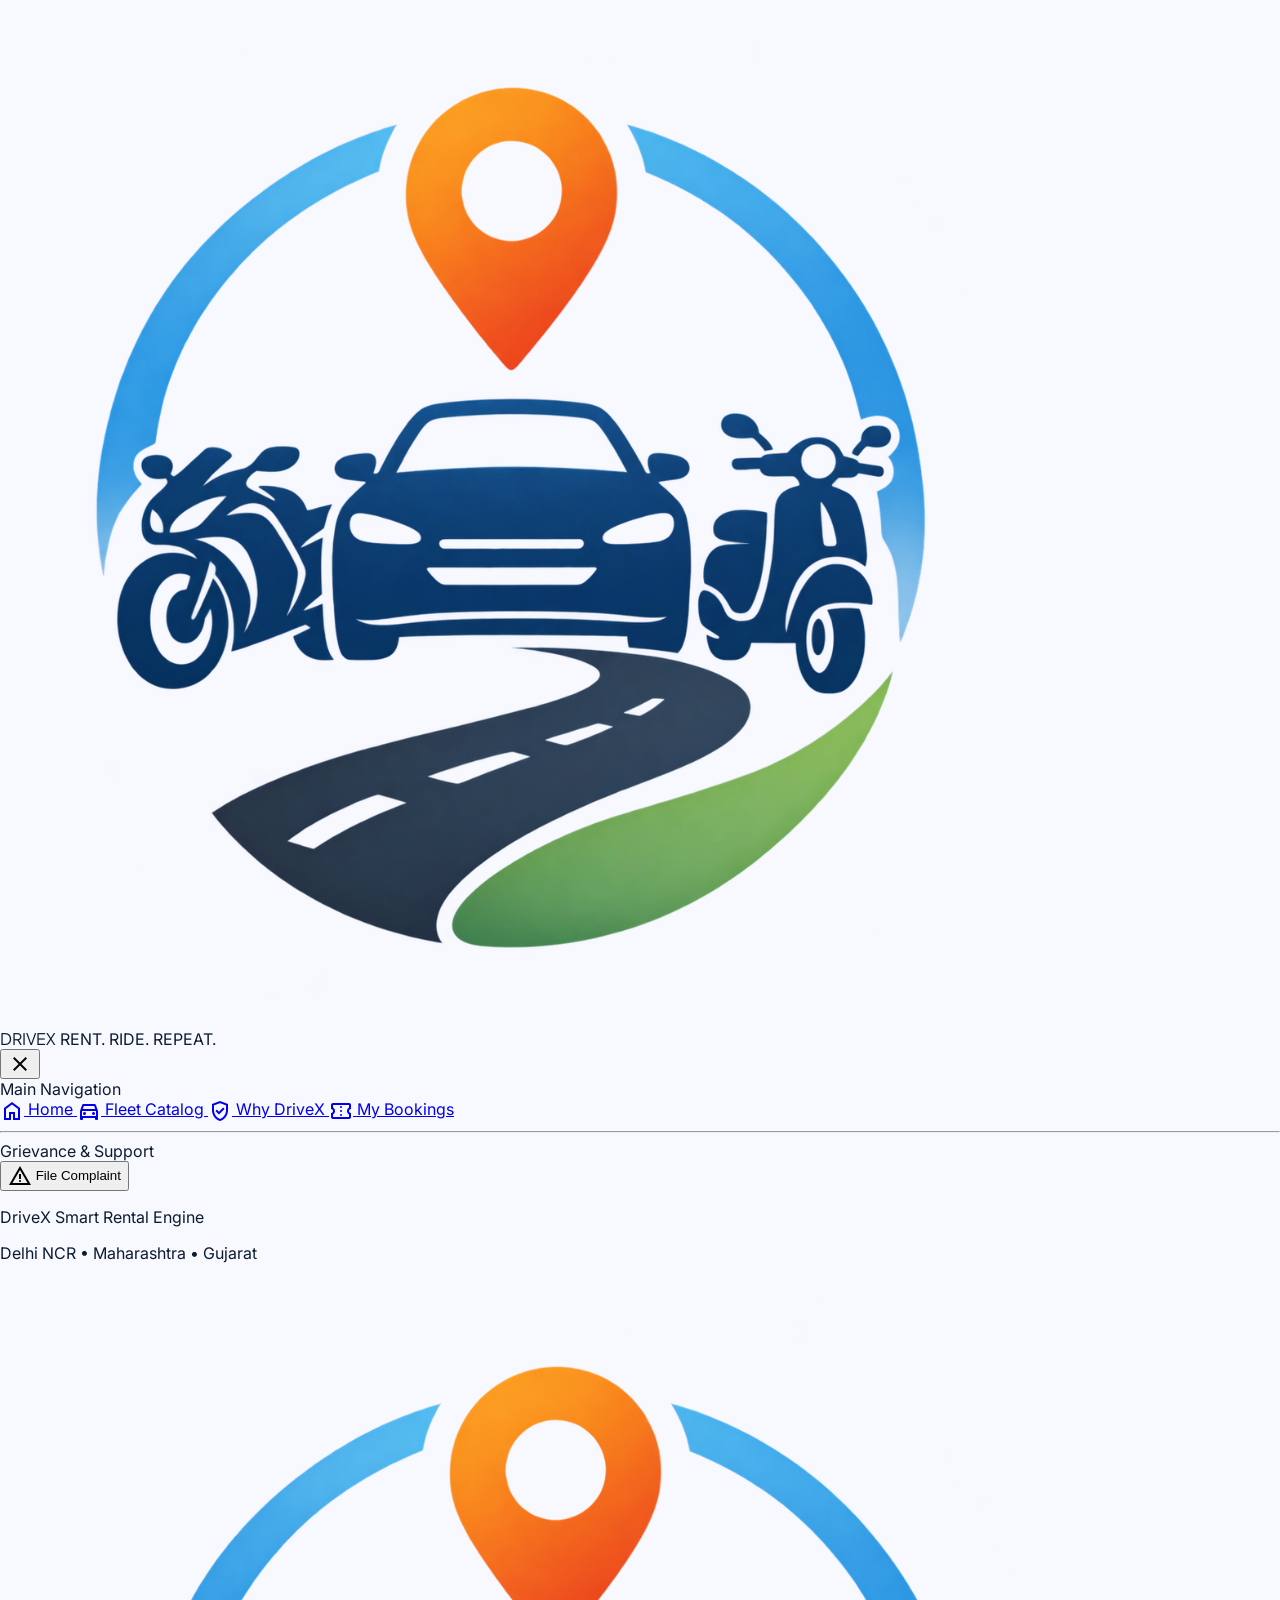
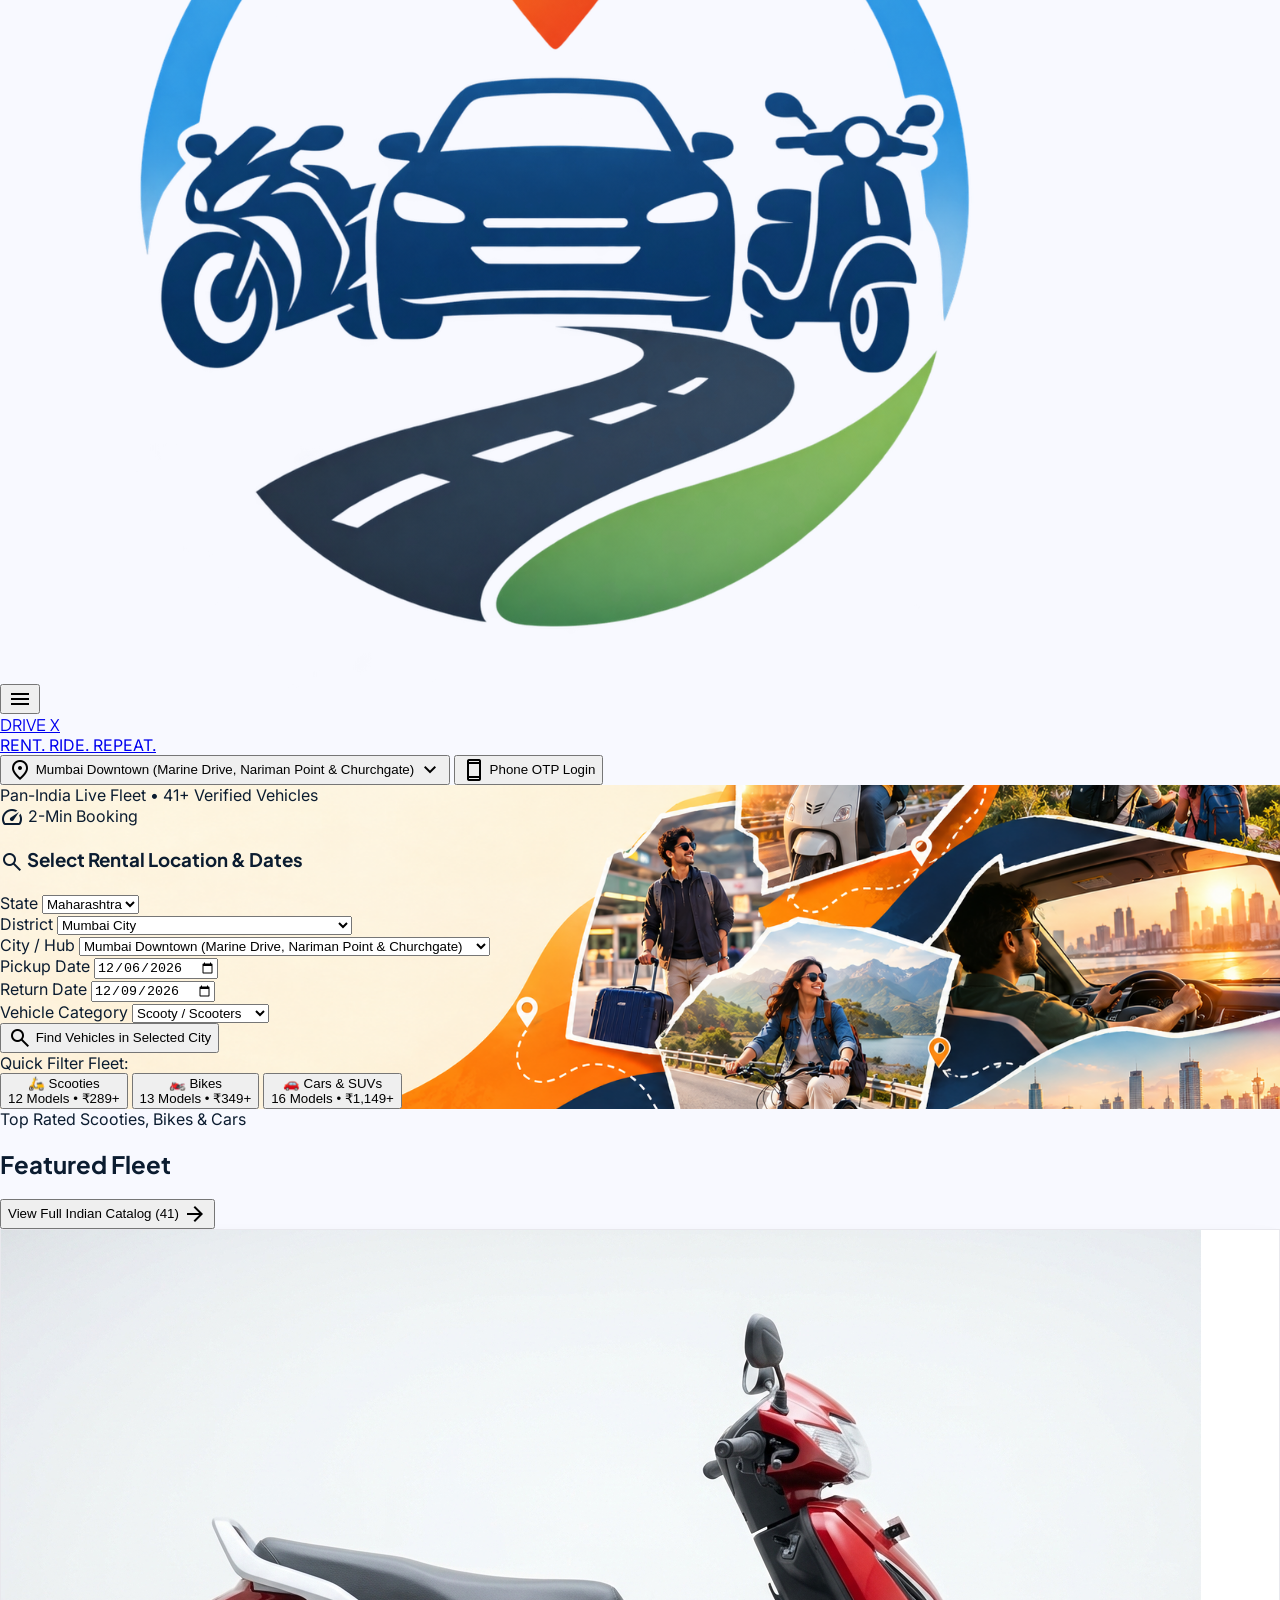
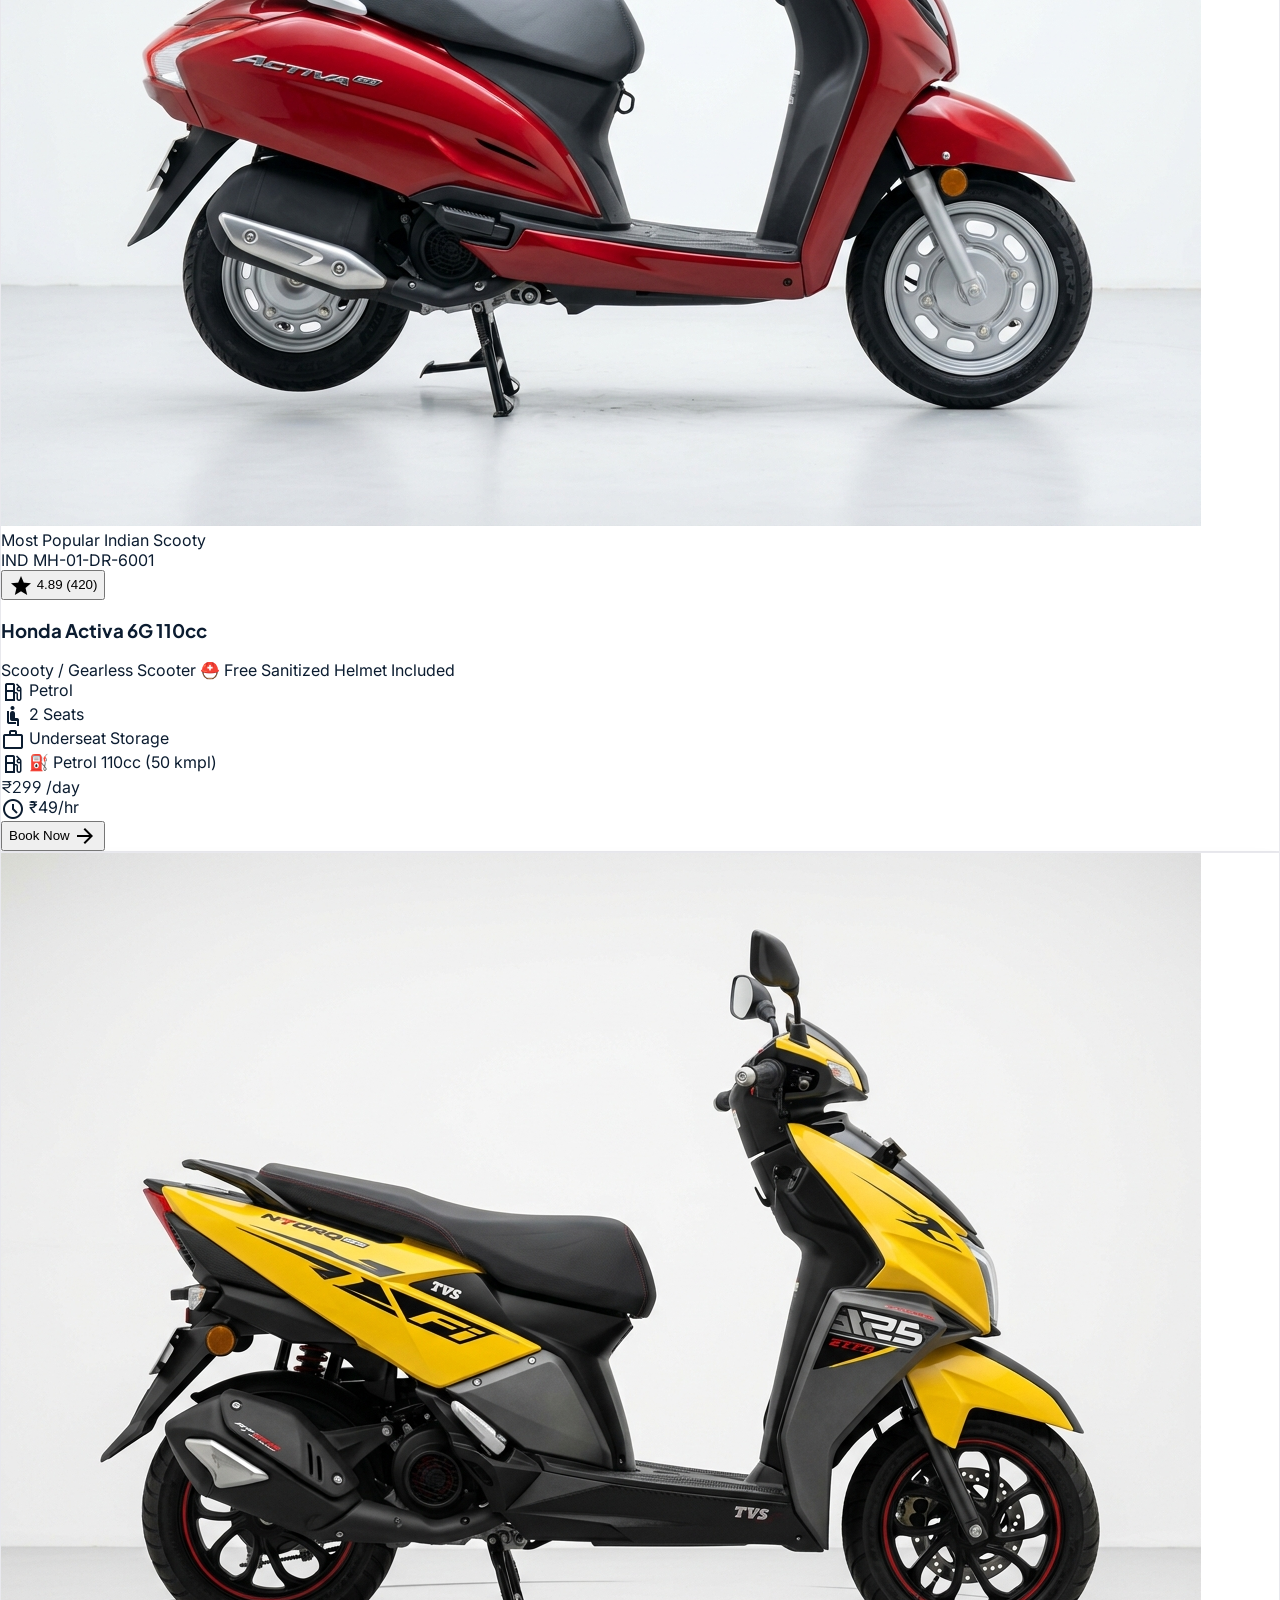
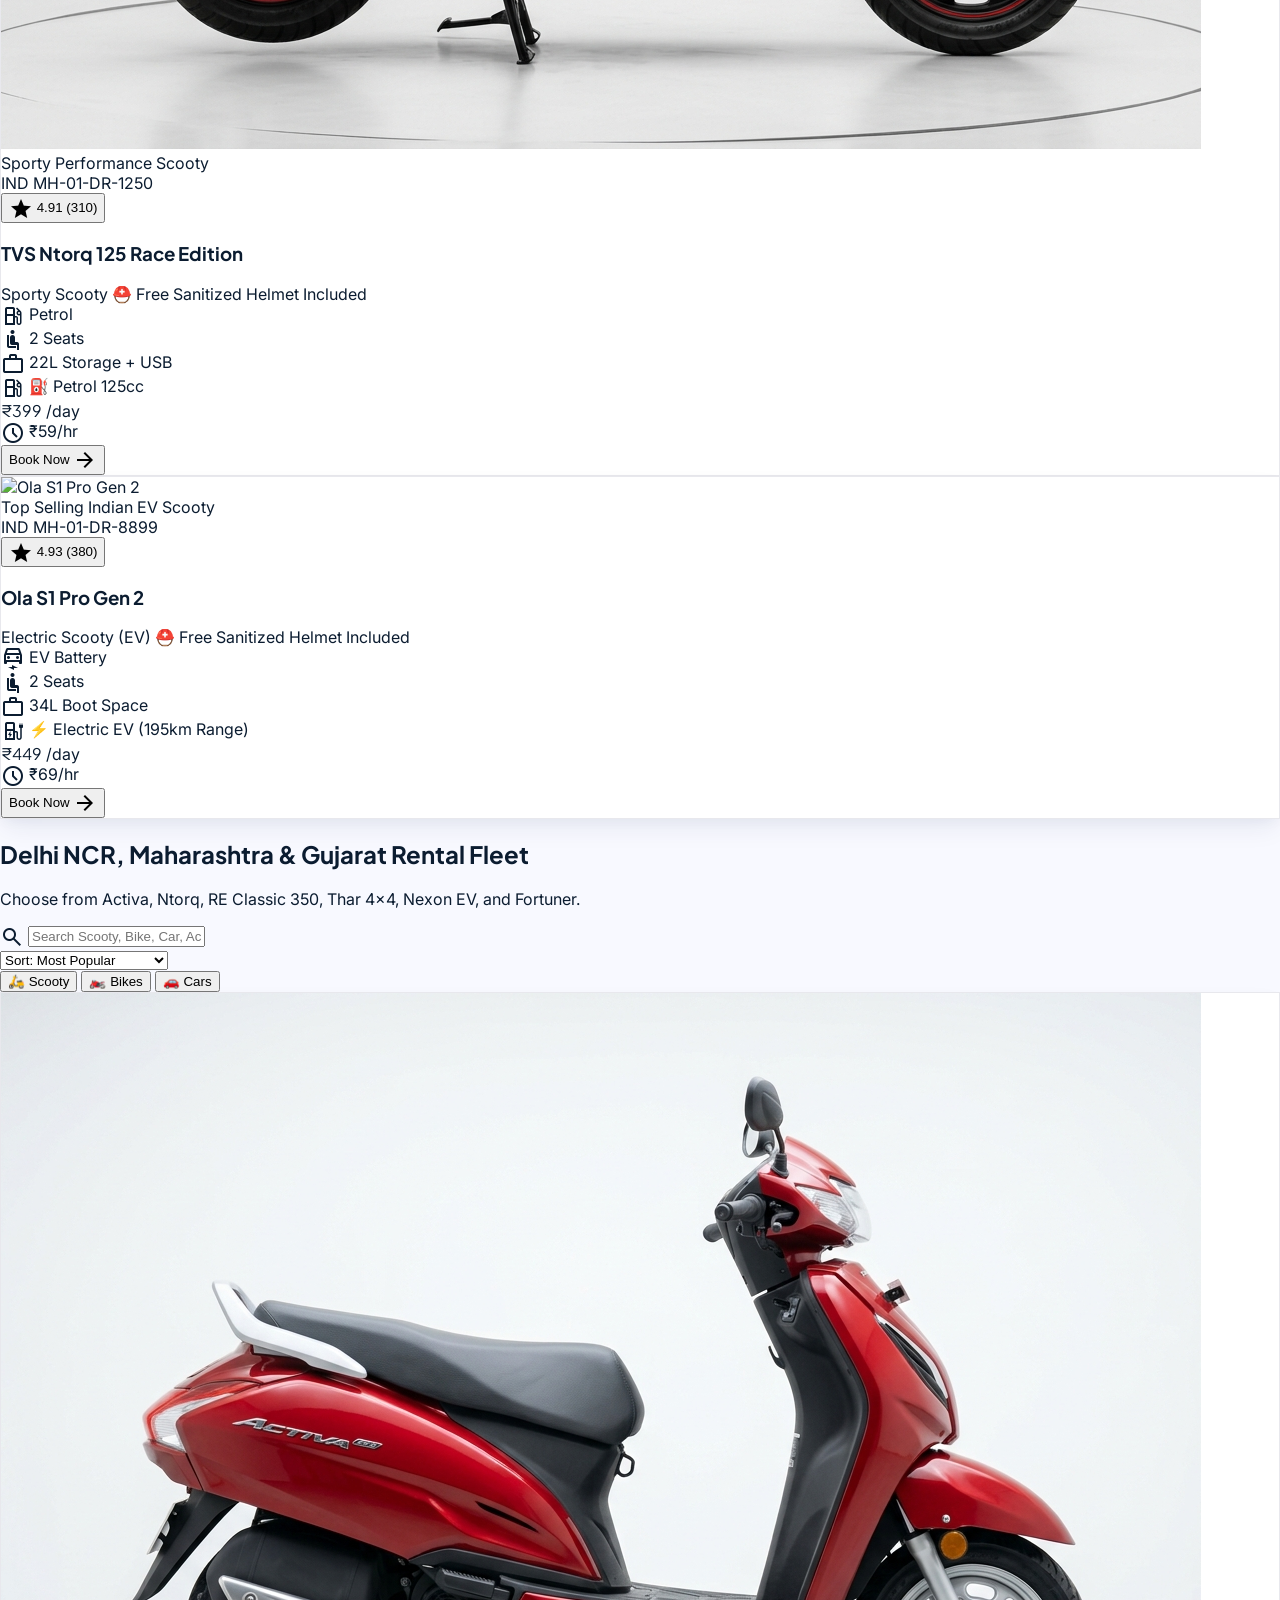
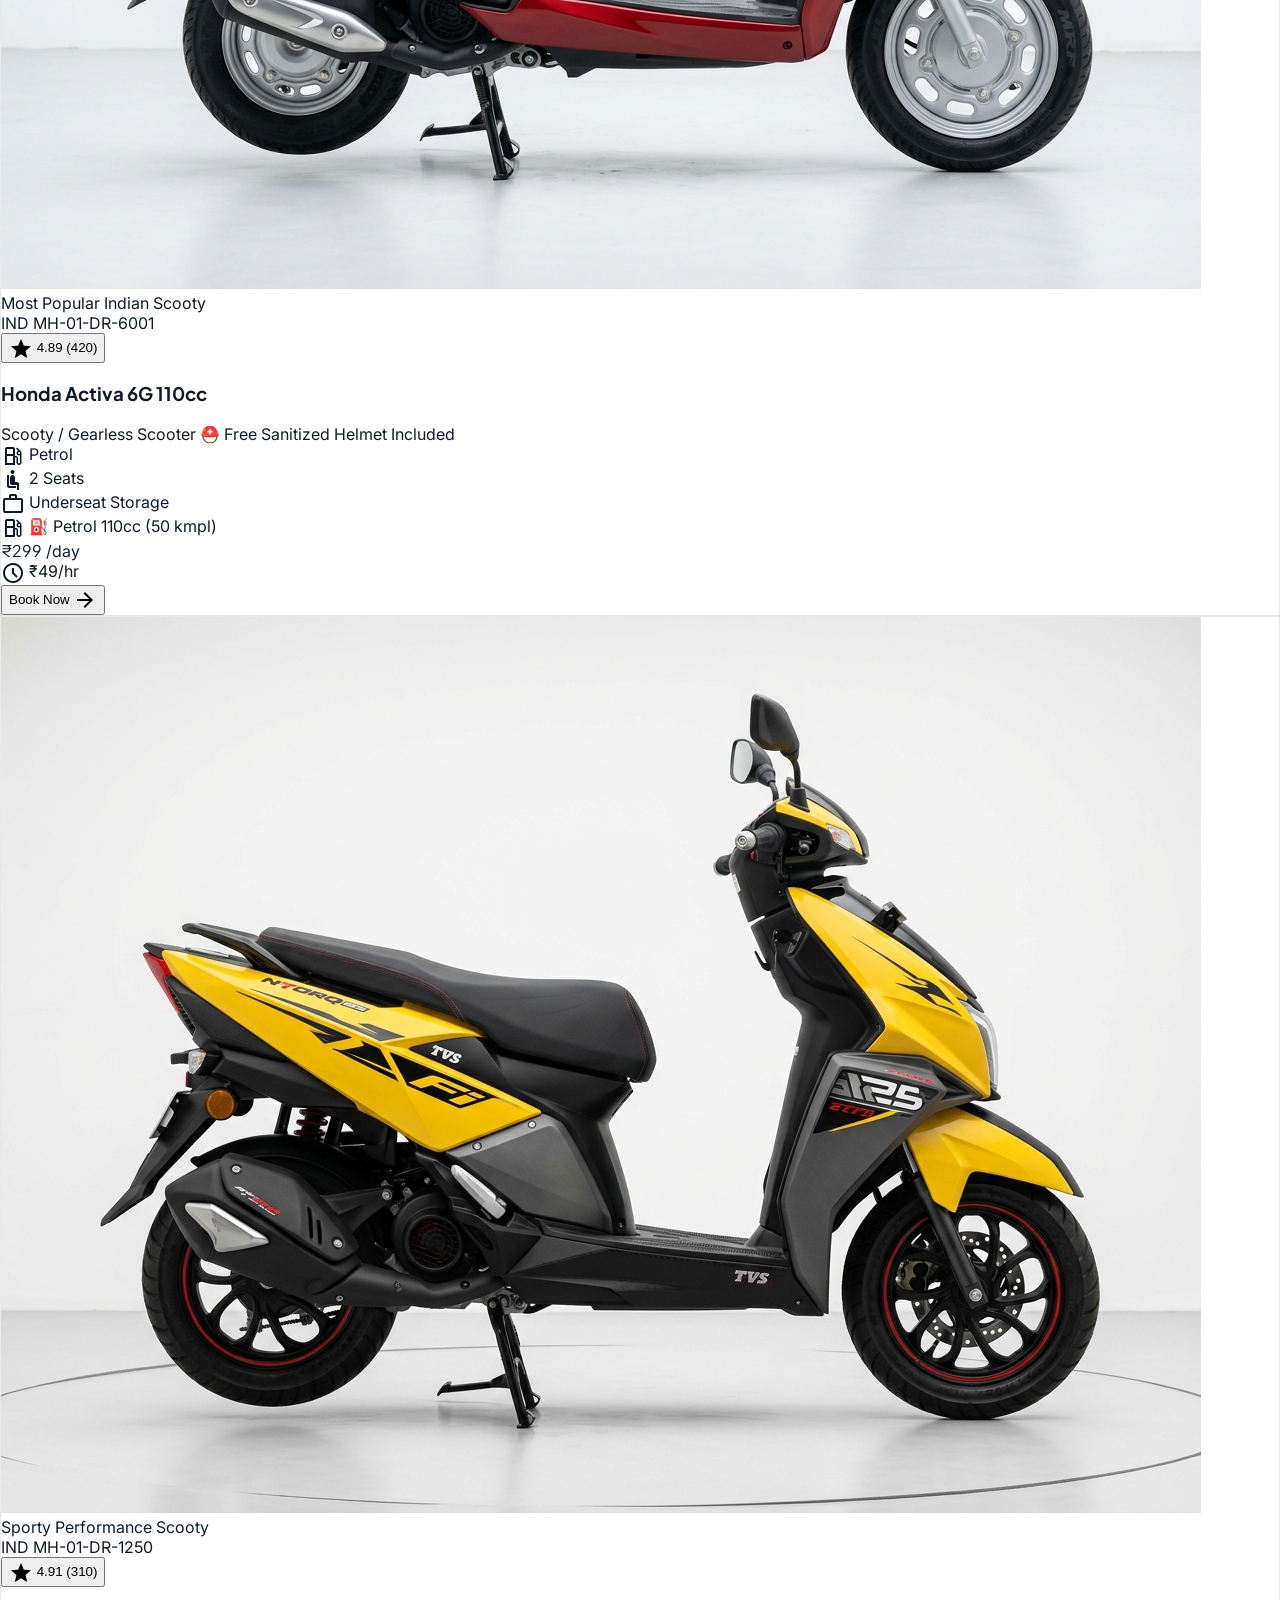
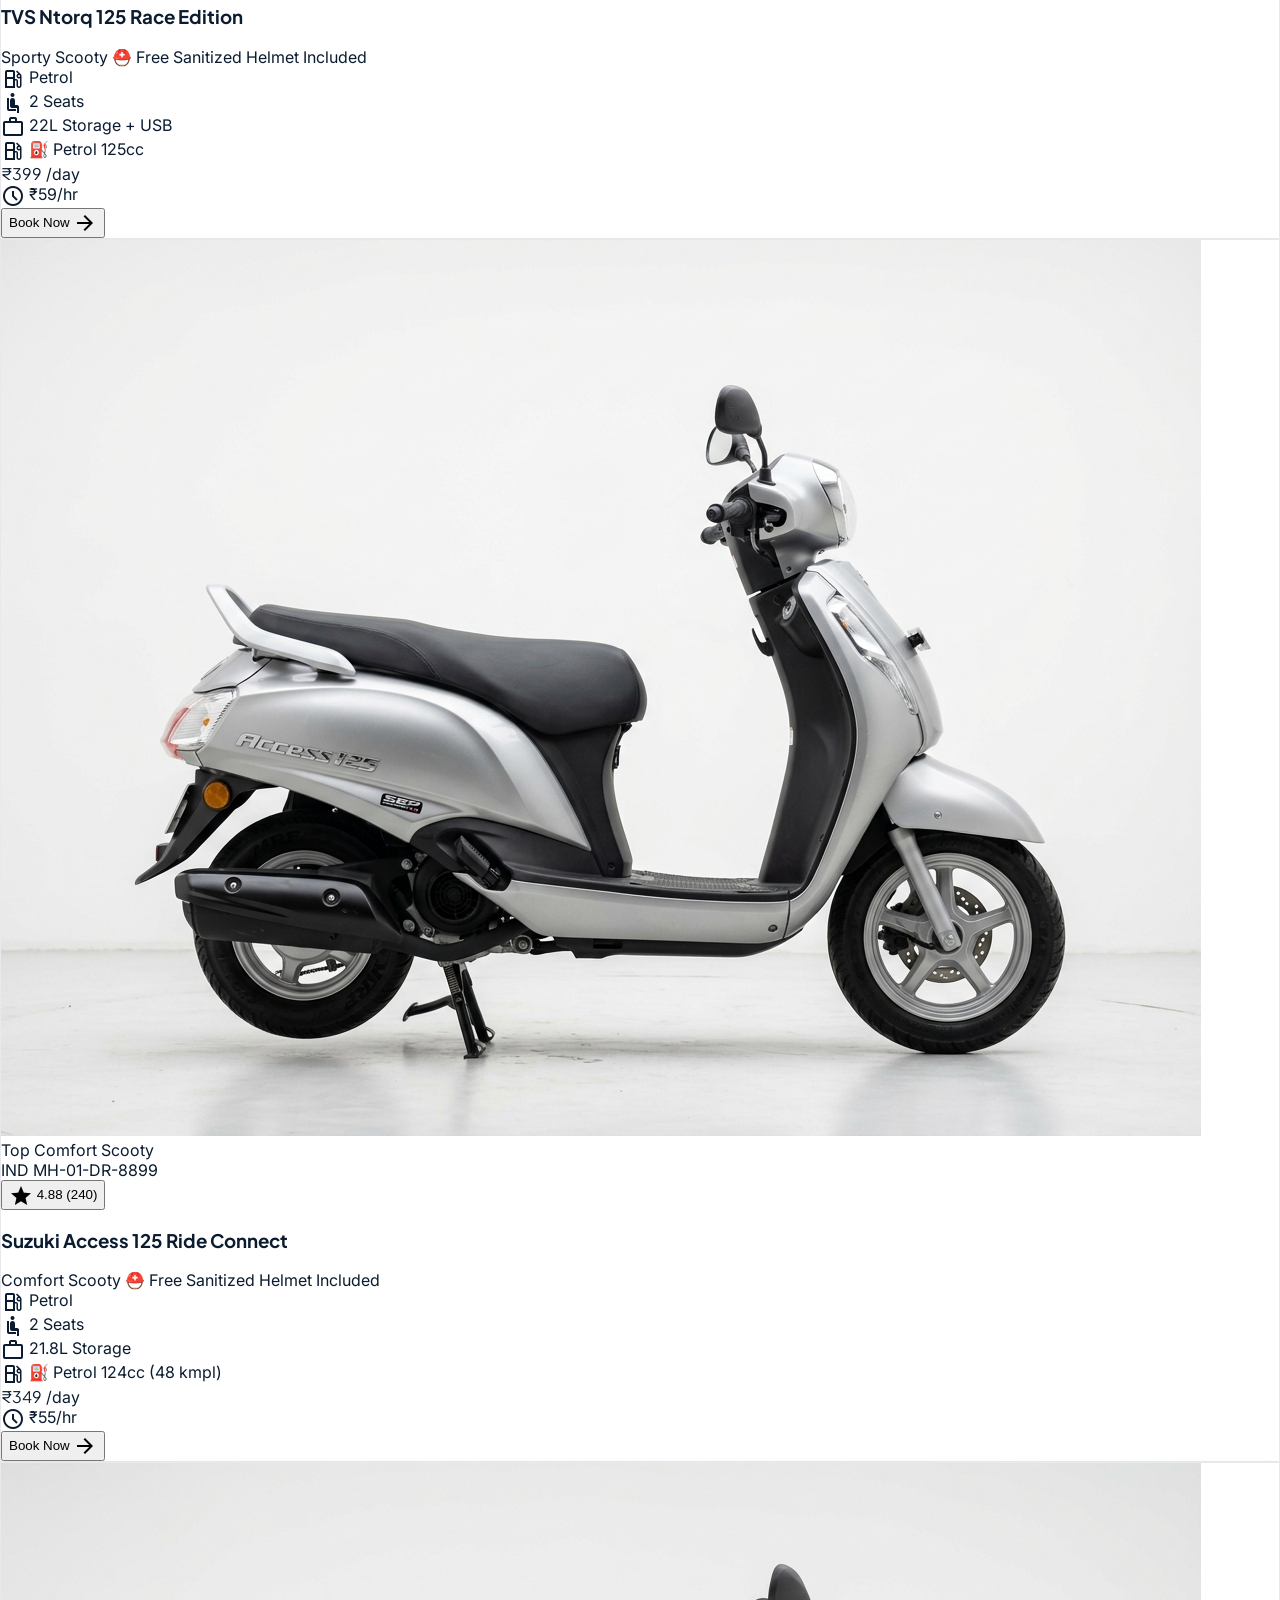
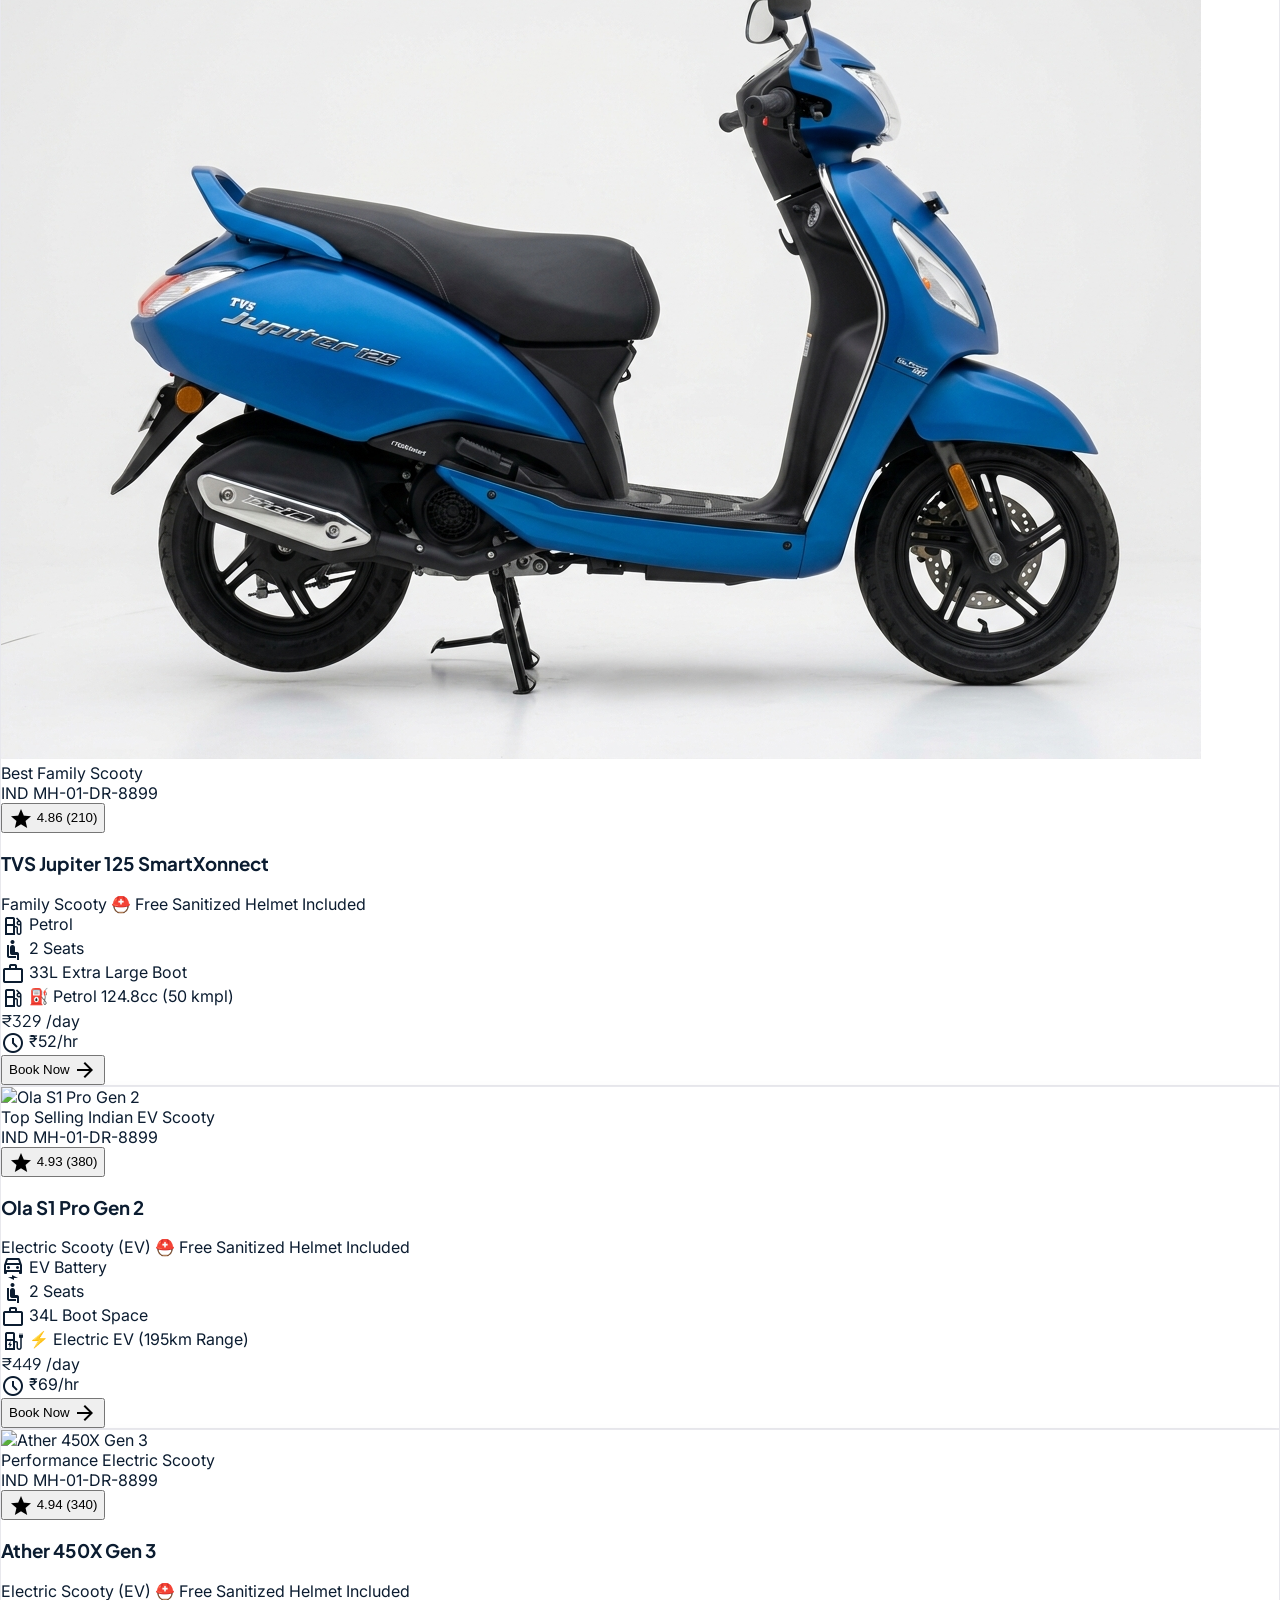
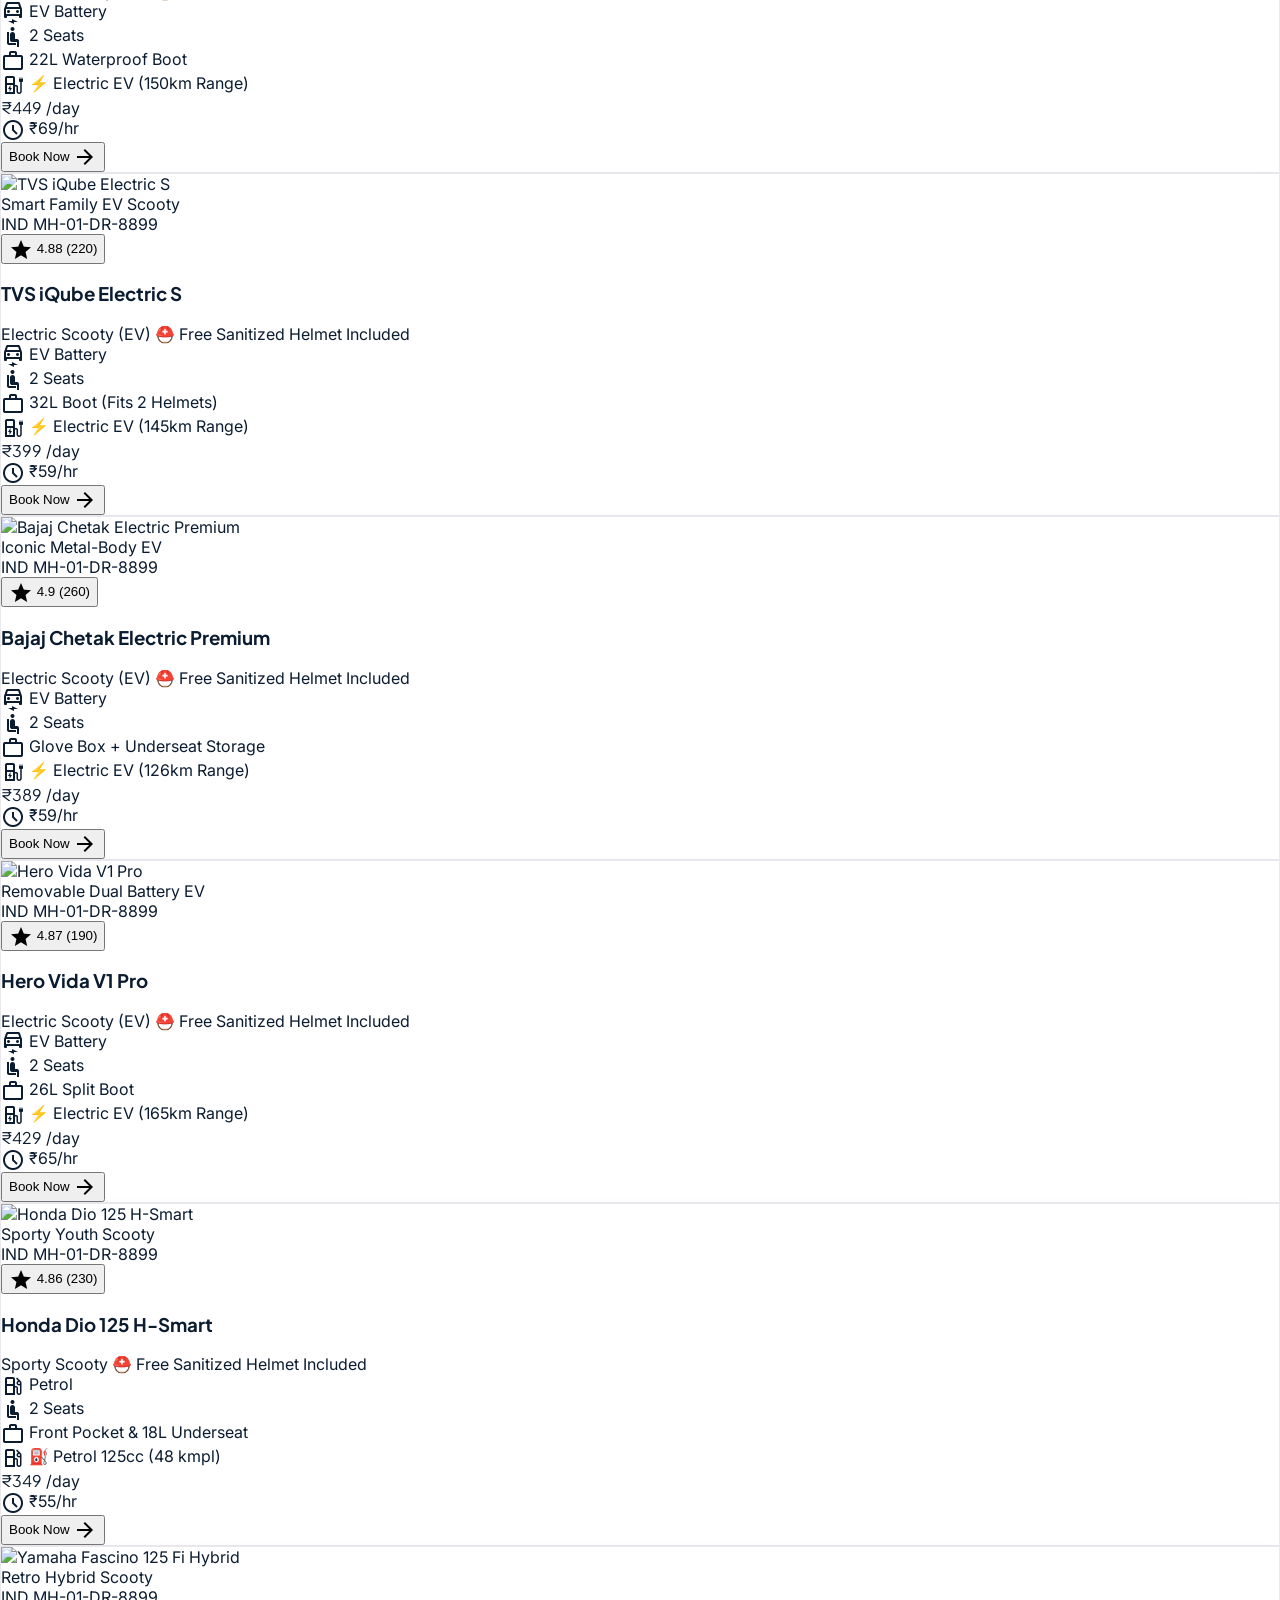
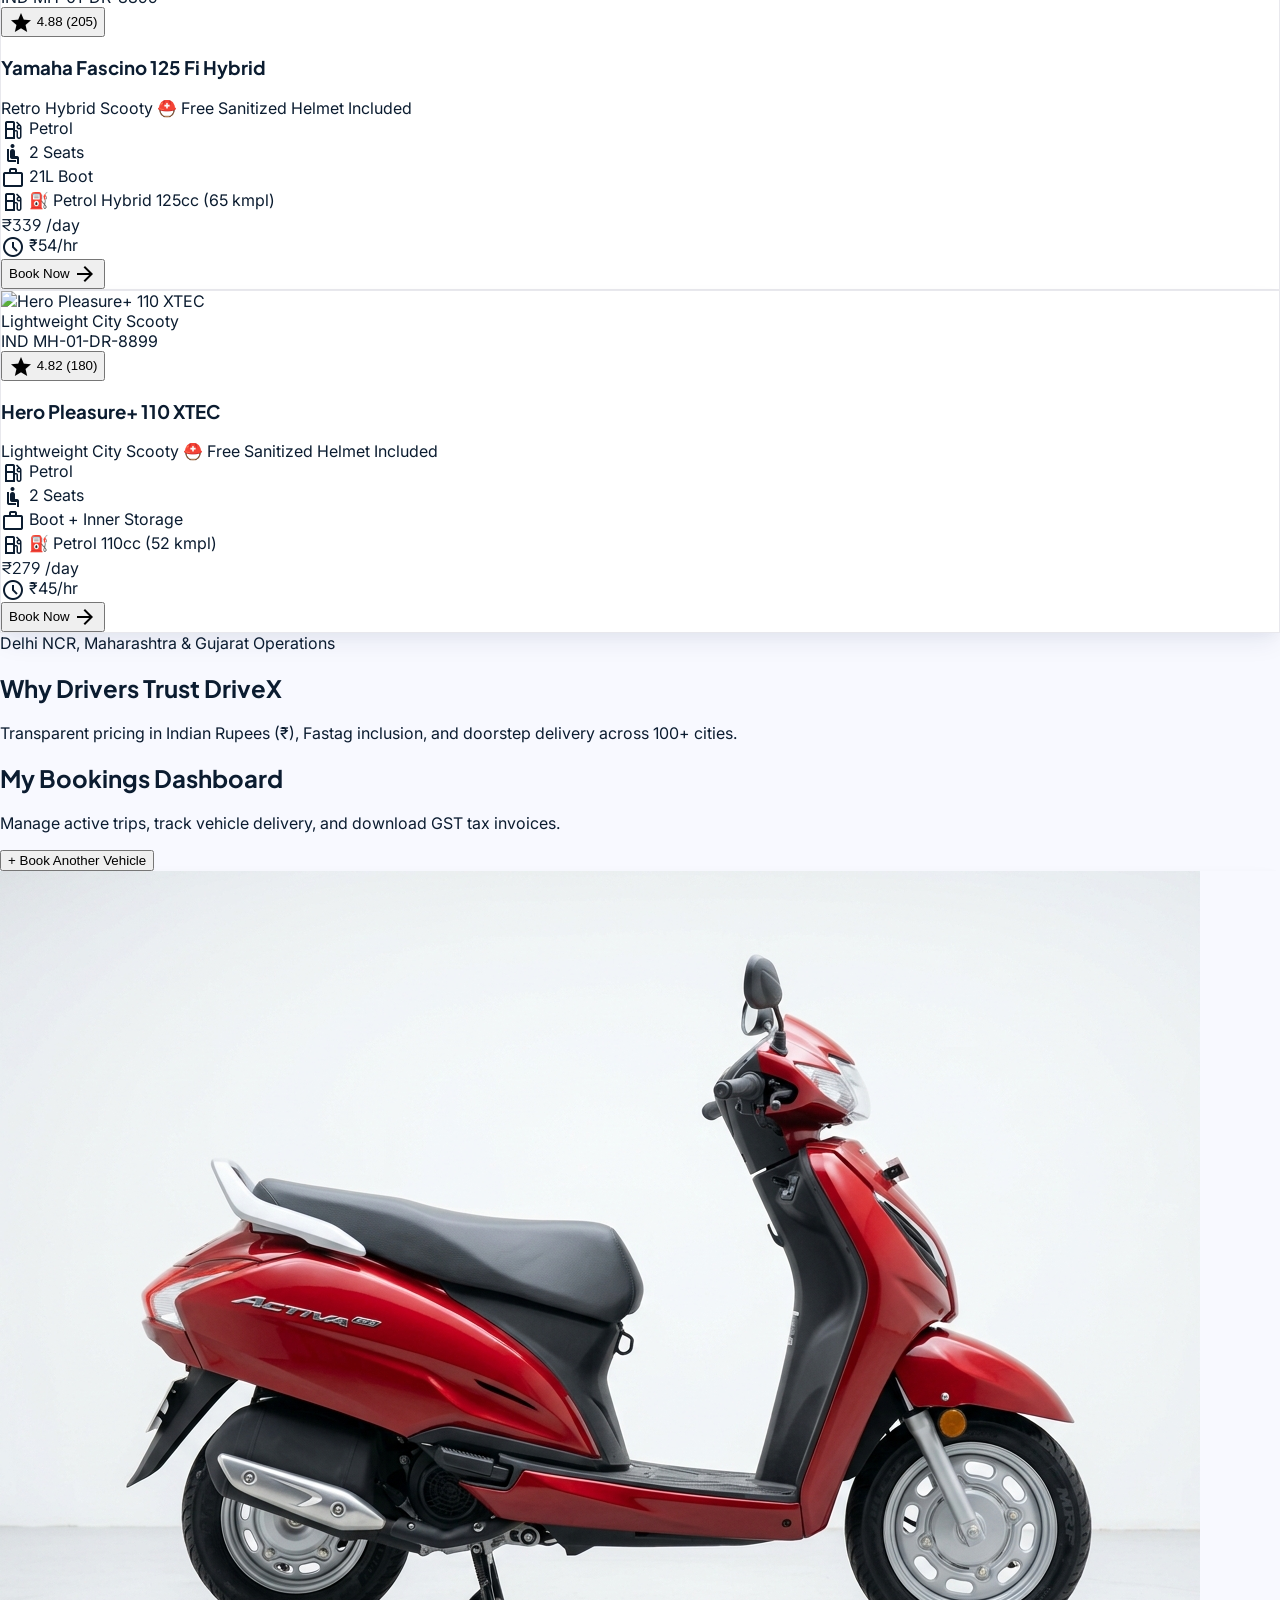
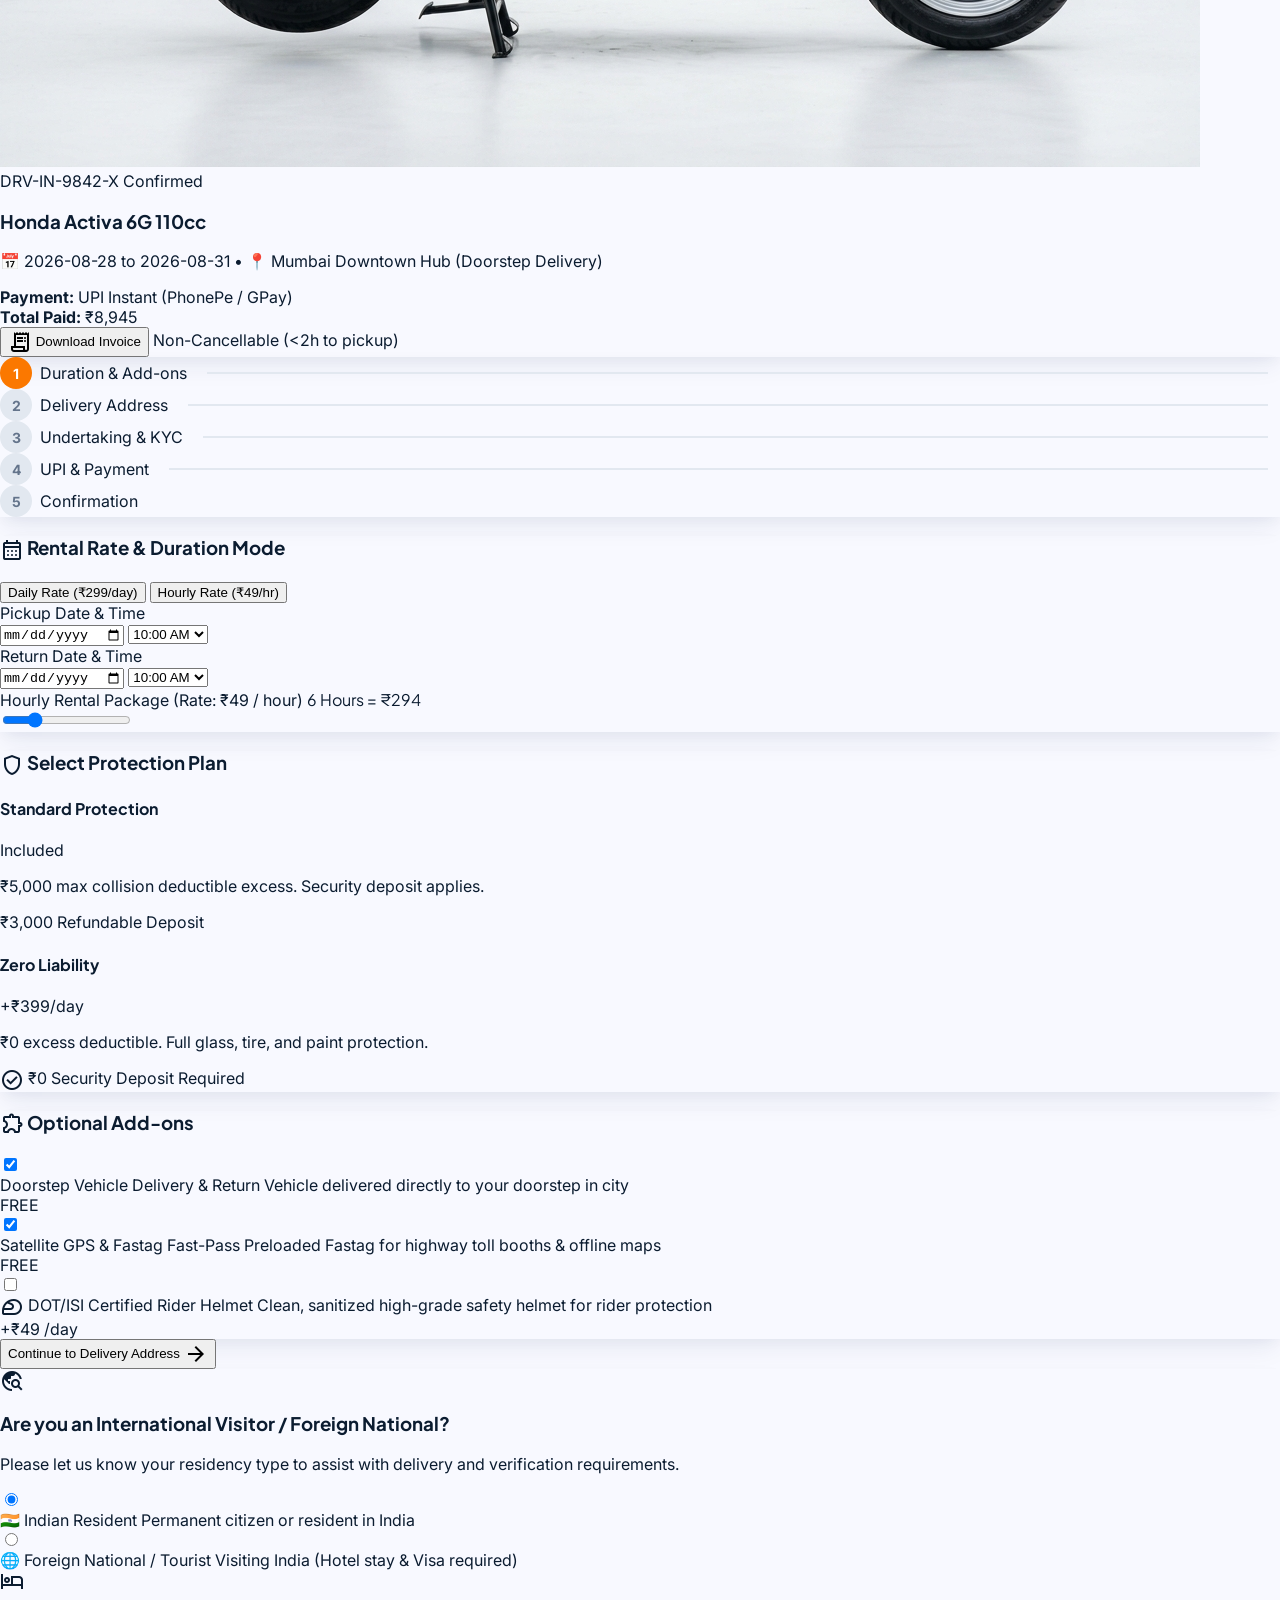
==== commit d33b6196: "update" ====
--- a/index.html
+++ b/index.html
@@ -4,6 +4,15 @@
   <meta charset="utf-8"/>
   <meta name="viewport" content="width=device-width, initial-scale=1.0"/>
   <title>DriveX - Rent Cars, Bikes & Scooties On Demand | RENT. RIDE. REPEAT.</title>
+  
+  <!-- Favicon & Touch Icons -->
+  <link rel="icon" type="image/svg+xml" href="images/favicon.svg"/>
+  <link rel="icon" type="image/png" sizes="32x32" href="images/favicon-32x32.png"/>
+  <link rel="icon" type="image/png" sizes="16x16" href="images/favicon-16x16.png"/>
+  <link rel="icon" type="image/x-icon" href="favicon.ico"/>
+  <link rel="apple-touch-icon" sizes="180x180" href="images/apple-touch-icon.png"/>
+  <link rel="manifest" href="site.webmanifest"/>
+  <meta name="theme-color" content="#001136"/>
   
   <!-- Fonts & Icons -->
   <link rel="preconnect" href="https://fonts.googleapis.com"/>
@@ -13,6 +22,12 @@
   
   <!-- Leaflet Map CSS -->
   <link rel="stylesheet" href="https://unpkg.com/leaflet@1.9.4/dist/leaflet.css" integrity="sha256-p4NxAoJBhIIN+hmNHrzRCf9tD/miZyoHS5obTRR9BMY=" crossorigin=""/>
+
+  <!-- Firebase SDK (Auth + Storage + Firestore) -->
+  <script src="https://www.gstatic.com/firebasejs/10.12.2/firebase-app-compat.js"></script>
+  <script src="https://www.gstatic.com/firebasejs/10.12.2/firebase-auth-compat.js"></script>
+  <script src="https://www.gstatic.com/firebasejs/10.12.2/firebase-storage-compat.js"></script>
+  <script src="https://www.gstatic.com/firebasejs/10.12.2/firebase-firestore-compat.js"></script>
 
   <!-- Tailwind CSS CDN + Config -->
   <script src="https://cdn.tailwindcss.com"></script>
@@ -66,49 +81,95 @@
     </button>
   </div>
 
+  <!-- ================= HAMBURGER DRAWER MENU ================= -->
+  <!-- Backdrop Overlay -->
+  <div id="hamburger-drawer-overlay" class="fixed inset-0 z-[9998] bg-black/60 backdrop-blur-sm hidden transition-opacity duration-300 select-none" onclick="closeHamburgerMenu()"></div>
+
+  <!-- Left Sidebar Drawer -->
+  <aside id="hamburger-drawer" class="fixed top-0 left-0 z-[9999] h-full w-72 sm:w-80 bg-surface border-r border-outline-variant/60 shadow-2xl transform -translate-x-full transition-transform duration-300 ease-in-out flex flex-col overflow-y-auto">
+    <!-- Drawer Header -->
+    <div class="p-5 bg-gradient-to-r from-primary to-primary-container text-white flex items-center justify-between border-b border-white/10 shrink-0">
+      <div class="flex items-center gap-2.5 select-none">
+        <img src="images/favicon.png" alt="DriveX Emblem" class="w-9 h-9 object-contain drop-shadow-sm"/>
+        <div>
+          <span class="font-headline font-black text-lg text-white leading-none block">DRIVE<span class="text-blue-400 italic">X</span></span>
+          <span class="text-[8px] font-black text-secondary tracking-widest uppercase block mt-0.5">RENT. RIDE. REPEAT.</span>
+        </div>
+      </div>
+      <button onclick="closeHamburgerMenu()" aria-label="Close menu" class="text-white/80 hover:text-white p-1.5 rounded-xl hover:bg-white/10 transition-colors flex items-center justify-center">
+        <span class="material-symbols-outlined text-2xl">close</span>
+      </button>
+    </div>
+
+    <!-- Drawer Navigation Options -->
+    <div class="p-4 space-y-2 flex-1">
+      <div class="text-[11px] font-bold text-gray-400 uppercase tracking-wider px-3 pt-1 pb-1">Main Navigation</div>
+      
+      <a href="#" data-view="home" onclick="closeHamburgerMenu(); navigateTo('home')" class="nav-link flex items-center gap-3 px-3.5 py-3 rounded-xl text-sm font-semibold text-on-surface-variant hover:text-primary hover:bg-surface-container-low transition-all">
+        <span class="material-symbols-outlined text-xl text-secondary">home</span>
+        <span>Home</span>
+      </a>
+
+      <a href="#" data-view="fleet" onclick="closeHamburgerMenu(); navigateTo('fleet')" class="nav-link flex items-center gap-3 px-3.5 py-3 rounded-xl text-sm font-semibold text-on-surface-variant hover:text-primary hover:bg-surface-container-low transition-all">
+        <span class="material-symbols-outlined text-xl text-secondary">directions_car</span>
+        <span>Fleet Catalog</span>
+      </a>
+
+      <a href="#" data-view="why-us" onclick="closeHamburgerMenu(); navigateTo('why-us')" class="nav-link flex items-center gap-3 px-3.5 py-3 rounded-xl text-sm font-semibold text-on-surface-variant hover:text-primary hover:bg-surface-container-low transition-all">
+        <span class="material-symbols-outlined text-xl text-secondary">verified_user</span>
+        <span>Why DriveX</span>
+      </a>
+
+      <a href="#" data-view="bookings" onclick="closeHamburgerMenu(); navigateTo('bookings')" class="nav-link flex items-center gap-3 px-3.5 py-3 rounded-xl text-sm font-semibold text-on-surface-variant hover:text-primary hover:bg-surface-container-low transition-all">
+        <span class="material-symbols-outlined text-xl text-secondary">confirmation_number</span>
+        <span>My Bookings</span>
+      </a>
+
+      <hr class="border-outline-variant/40 my-3"/>
+
+      <div class="text-[11px] font-bold text-gray-400 uppercase tracking-wider px-3 pb-1">Grievance & Support</div>
+      
+      <button onclick="closeHamburgerMenu(); window.aiAssistant.openComplaintModal()" class="w-full flex items-center gap-3 px-3.5 py-3 rounded-xl text-sm font-bold bg-amber-50 text-amber-800 hover:bg-amber-100 border border-amber-200 transition-all shadow-sm">
+        <span class="material-symbols-outlined text-xl text-amber-600">report_problem</span>
+        <span>File Complaint</span>
+      </button>
+    </div>
+
+    <!-- Drawer Footer -->
+    <div class="p-4 border-t border-outline-variant/60 bg-surface-container-low/50 text-xs text-gray-500 text-center shrink-0">
+      <p class="font-semibold text-primary">DriveX Smart Rental Engine</p>
+      <p class="text-[10px] text-gray-400 mt-0.5">Delhi NCR • Maharashtra • Gujarat</p>
+    </div>
+  </aside>
+
   <!-- ================= TOP STICKY NAVIGATION ================= -->
   <header class="sticky top-0 z-50 glass-nav border-b border-outline-variant/60 shadow-sm transition-all duration-200">
-    <div class="max-w-7xl mx-auto px-4 sm:px-6 lg:px-8 h-20 flex items-center justify-between">
+    <div class="w-full px-4 sm:px-6 lg:px-8 h-20 flex items-center justify-between gap-3">
       
-      <!-- Brand Logo -->
-      <a href="#" onclick="navigateTo('home')" class="flex items-center gap-3 group select-none">
-        <div class="w-11 h-11 rounded-2xl bg-gradient-to-tr from-blue-950 via-blue-700 to-sky-500 text-white flex items-center justify-center shadow-md group-hover:scale-105 transition-transform duration-300 relative overflow-hidden border border-white/20">
-          <svg class="w-7 h-7 text-white" viewBox="0 0 100 100" fill="none" xmlns="http://www.w3.org/2000/svg">
-            <path d="M18 18H50C70 18 85 30 85 50C85 70 70 82 50 82H18V18Z" stroke="white" stroke-width="9" stroke-linejoin="round"/>
-            <path d="M28 58L38 42H58L68 58H28Z" fill="white"/>
-            <circle cx="38" cy="64" r="5" fill="#001136"/>
-            <circle cx="58" cy="64" r="5" fill="#001136"/>
-            <path d="M10 50H78" stroke="#38BDF8" stroke-width="4" stroke-linecap="round"/>
-          </svg>
-        </div>
-        <div>
-          <div class="flex items-baseline gap-0.5">
-            <span class="font-headline font-black text-2xl text-primary tracking-tight block leading-none">DRIVE</span>
-            <span class="font-headline font-black text-2.5xl text-blue-600 italic tracking-tighter block leading-none transform -skew-x-6">X</span>
-          </div>
-          <span class="text-[9px] font-black text-secondary tracking-widest uppercase block mt-1">RENT. RIDE. REPEAT.</span>
-        </div>
-      </a>
-
-      <!-- Desktop Nav Links -->
-      <nav class="hidden md:flex items-center gap-2 bg-surface/80 p-1.5 rounded-full border border-outline-variant/40 shadow-sm">
-        <a href="#" data-view="home" class="nav-link text-secondary font-bold border-b-2 border-secondary pb-1 px-3.5 py-2 rounded-lg cursor-pointer">Home</a>
-        <a href="#" data-view="fleet" class="nav-link text-on-surface-variant hover:text-primary hover:bg-surface-container-low px-3.5 py-2 rounded-lg transition-all cursor-pointer">Fleet Catalog</a>
-        <a href="#" data-view="why-us" class="nav-link text-on-surface-variant hover:text-primary hover:bg-surface-container-low px-3.5 py-2 rounded-lg transition-all cursor-pointer">Why DriveX</a>
-        <a href="#" data-view="bookings" class="nav-link text-on-surface-variant hover:text-primary hover:bg-surface-container-low px-3.5 py-2 rounded-lg transition-all cursor-pointer">My Bookings</a>
-      </nav>
-
-      <!-- Active Location & User Actions -->
+      <!-- Top Left: Hamburger Button & Brand Logo -->
+      <div class="flex items-center gap-3">
+        <!-- Hamburger Menu Button -->
+        <button id="hamburger-menu-btn" onclick="toggleHamburgerMenu()" title="Open Navigation Menu" class="p-2.5 rounded-2xl bg-surface-container-low hover:bg-surface-container border border-outline-variant/60 text-primary hover:text-secondary transition-all active:scale-95 flex items-center justify-center cursor-pointer shadow-sm">
+          <span class="material-symbols-outlined text-2xl">menu</span>
+        </button>
+
+        <!-- Brand Logo -->
+        <a href="#" onclick="navigateTo('home')" class="flex items-center gap-2.5 group select-none">
+          <img src="images/favicon.png" alt="DriveX Emblem" class="w-11 h-11 object-contain group-hover:scale-105 transition-transform duration-300 drop-shadow-sm"/>
+          <div>
+            <div class="flex items-baseline gap-0.5">
+              <span class="font-headline font-black text-2xl text-primary tracking-tight block leading-none">DRIVE</span>
+              <span class="font-headline font-black text-2.5xl text-blue-600 italic tracking-tighter block leading-none transform -skew-x-6">X</span>
+            </div>
+            <span class="text-[9px] font-black text-secondary tracking-widest uppercase block mt-1">RENT. RIDE. REPEAT.</span>
+          </div>
+        </a>
+      </div>
+
+      <!-- Top Right: Location Pill & User Actions -->
       <div class="flex items-center gap-2 sm:gap-3">
-        
-        <!-- File Complaint Button -->
-        <button onclick="window.aiAssistant.openComplaintModal()" class="hidden md:flex items-center gap-1.5 bg-amber-50 hover:bg-amber-100 border border-amber-200 text-amber-800 px-3 py-1.5 rounded-full text-xs font-bold transition-all active:scale-95 shadow-sm">
-          <span class="material-symbols-outlined text-amber-600 text-sm">report_problem</span>
-          <span>File Complaint</span>
-        </button>
-
         <!-- Active City Location Pill -->
-        <button onclick="openAddressModal()" id="active-location-btn" title="Click to change location" class="hidden sm:flex items-center gap-1 bg-surface-container-low border border-outline-variant/60 hover:border-secondary px-2.5 py-1 rounded-full text-xs font-semibold text-primary transition-all max-w-[160px] sm:max-w-[210px] cursor-pointer">
+        <button onclick="openAddressModal()" id="active-location-btn" title="Click to change location" class="hidden sm:flex items-center gap-1 bg-surface-container-low border border-outline-variant/60 hover:border-secondary px-2.5 py-1.5 rounded-full text-xs font-semibold text-primary transition-all max-w-[160px] sm:max-w-[210px] cursor-pointer">
           <span class="material-symbols-outlined text-secondary text-sm shrink-0">location_on</span>
           <span id="active-header-city" class="truncate text-[11px] font-semibold text-primary min-w-0">Mumbai Downtown</span>
           <span class="material-symbols-outlined text-xs text-on-surface-variant shrink-0">keyboard_arrow_down</span>
@@ -129,41 +190,28 @@
     <!-- ================= VIEW 1: HOME ================= -->
     <section id="view-home" class="view-section">
       
-      <!-- HERO SECTION -->
-      <div class="relative overflow-hidden hero-gradient text-on-primary py-16 md:py-20">
-        <div class="max-w-7xl mx-auto px-4 sm:px-6 lg:px-8 grid grid-cols-1 lg:grid-cols-12 gap-10 items-center relative z-10">
+      <!-- HERO SECTION WITH CUSTOM BACKGROUND IMAGE -->
+      <div class="relative overflow-hidden hero-drivex-bg text-on-primary py-12 md:py-16">
+        <div class="max-w-7xl mx-auto px-4 sm:px-6 lg:px-8 grid grid-cols-1 lg:grid-cols-12 gap-8 items-center relative z-10">
           
-          <!-- Hero Text -->
-          <div class="lg:col-span-7">
-            <div class="inline-flex items-center gap-2 bg-white/10 backdrop-blur-md px-3.5 py-1.5 rounded-full text-xs font-semibold text-orange-300 mb-6 border border-white/20">
-              <span class="w-2 h-2 rounded-full bg-orange-400 animate-pulse"></span>
-              India Operations • Delhi NCR, Maharashtra & Gujarat Hubs with Google Maps Support
-            </div>
-            <h1 class="font-headline font-extrabold text-4xl sm:text-5xl lg:text-6xl tracking-tight leading-tight mb-6">
-              Drive Anywhere in India. <br/>
-              <span class="text-secondary">Rent Scooties, Bikes & Cars</span> On Demand.
-            </h1>
-            <p class="text-blue-100 text-base sm:text-lg max-w-2xl mb-8 leading-relaxed">
-              Doorstep vehicle delivery across Delhi NCR, Maharashtra, and Gujarat with Google Maps district location support.
-            </p>
-
-            <div class="grid grid-cols-3 gap-4 text-xs font-medium text-blue-100 max-w-lg mb-4">
-              <div class="flex items-center gap-2">
-                <span class="material-symbols-outlined text-secondary text-lg">local_shipping</span> Doorstep Delivery
-              </div>
-              <div class="flex items-center gap-2">
-                <span class="material-symbols-outlined text-secondary text-lg">shield</span> Zero Security Deposit
-              </div>
-              <div class="flex items-center gap-2">
-                <span class="material-symbols-outlined text-secondary text-lg">pin_drop</span> Google Maps Hubs
-              </div>
-            </div>
-          </div>
-
-          <!-- Quick Search & Reservation Box -->
-          <div class="lg:col-span-5">
-            <div class="bg-surface text-on-surface p-6 sm:p-8 rounded-3xl ambient-shadow border border-outline-variant/50">
-              <h3 class="font-headline font-bold text-xl text-primary mb-4 flex items-center gap-2">
+          <!-- LEFT SIDE: Quick Search & Reservation Box (Moved to Left Side in Off-White Space) -->
+          <div class="lg:col-span-6 xl:col-span-5 flex flex-col justify-between">
+            
+            <!-- Live Fleet Status Badge -->
+            <div class="flex items-center justify-between gap-2 mb-3">
+              <div class="inline-flex items-center gap-2 bg-primary/90 backdrop-blur-md px-3.5 py-1.5 rounded-full text-xs font-semibold text-orange-300 border border-orange-400/30 shadow-md">
+                <span class="w-2 h-2 rounded-full bg-emerald-400 animate-pulse"></span>
+                <span>Pan-India Live Fleet • 41+ Verified Vehicles</span>
+              </div>
+              <span class="text-[11px] font-bold text-primary hidden sm:inline-flex items-center gap-1 bg-white/90 backdrop-blur-md px-3 py-1 rounded-full border border-gray-200 shadow-sm">
+                <span class="material-symbols-outlined text-xs text-orange-500">speed</span>
+                2-Min Booking
+              </span>
+            </div>
+
+            <!-- Main Reservation Card -->
+            <div class="bg-white/95 text-on-surface p-6 sm:p-7 rounded-3xl shadow-2xl border border-outline-variant/60 backdrop-blur-md">
+              <h3 class="font-headline font-extrabold text-xl text-primary mb-4 flex items-center gap-2">
                 <span class="material-symbols-outlined text-secondary">search</span>
                 Select Rental Location & Dates
               </h3>
@@ -214,7 +262,34 @@
                   Find Vehicles in Selected City
                 </button>
               </div>
-            </div>
+
+              <!-- Category Quick-Select Pills -->
+              <div class="mt-4 pt-3 border-t border-gray-200">
+                <div class="text-[10px] font-bold text-gray-500 uppercase tracking-wider mb-2">Quick Filter Fleet:</div>
+                <div class="grid grid-cols-3 gap-2">
+                  <button type="button" onclick="quickSelectHeroCategory('scooty')" id="hero-pill-scooty" class="hero-cat-pill bg-surface-container-low hover:bg-surface-container border border-outline-variant/60 hover:border-secondary p-2 rounded-xl text-left transition-all cursor-pointer">
+                    <div class="text-xs font-bold text-primary truncate">🛵 Scooties</div>
+                    <div class="text-[9px] text-gray-500 truncate">12 Models • ₹289+</div>
+                  </button>
+
+                  <button type="button" onclick="quickSelectHeroCategory('bike')" id="hero-pill-bike" class="hero-cat-pill bg-surface-container-low hover:bg-surface-container border border-outline-variant/60 hover:border-secondary p-2 rounded-xl text-left transition-all cursor-pointer">
+                    <div class="text-xs font-bold text-primary truncate">🏍️ Bikes</div>
+                    <div class="text-[9px] text-gray-500 truncate">13 Models • ₹349+</div>
+                  </button>
+
+                  <button type="button" onclick="quickSelectHeroCategory('cars')" id="hero-pill-cars" class="hero-cat-pill bg-surface-container-low hover:bg-surface-container border border-outline-variant/60 hover:border-secondary p-2 rounded-xl text-left transition-all cursor-pointer">
+                    <div class="text-xs font-bold text-primary truncate">🚗 Cars & SUVs</div>
+                    <div class="text-[9px] text-gray-500 truncate">16 Models • ₹1,149+</div>
+                  </button>
+                </div>
+              </div>
+            </div>
+
+          </div>
+
+          <!-- RIGHT SIDE: Clear View of Background Graphic Collage -->
+          <div class="lg:col-span-6 xl:col-span-7 hidden lg:block min-h-[420px]">
+            <!-- Clear view displaying background_DriveX.png artwork -->
           </div>
 
         </div>
@@ -228,7 +303,7 @@
             <h2 class="font-headline font-extrabold text-3xl text-primary">Featured Fleet</h2>
           </div>
           <button onclick="navigateTo('fleet')" class="text-primary font-bold text-sm hover:text-secondary flex items-center gap-1">
-            View Full Indian Catalog (${FLEET_DATA.length})
+            View Full Indian Catalog (<span id="featured-catalog-count">40+</span>)
             <span class="material-symbols-outlined text-sm">arrow_forward</span>
           </button>
         </div>
@@ -476,7 +551,101 @@
 
           <!-- STEP 2: DELIVERY ADDRESS & MAP -->
           <div id="booking-step-2" class="booking-step-content hidden space-y-6">
+            
+            <!-- Question: Nationality / Residency Status -->
             <div class="bg-surface p-6 rounded-2xl ambient-shadow border border-outline-variant/50">
+              <div class="flex items-center gap-2 mb-3">
+                <span class="material-symbols-outlined text-secondary">travel_explore</span>
+                <h3 class="font-headline font-bold text-lg text-primary">Are you an International Visitor / Foreign National?</h3>
+              </div>
+              <p class="text-xs text-on-surface-variant mb-4">Please let us know your residency type to assist with delivery and verification requirements.</p>
+
+              <div class="grid grid-cols-1 sm:grid-cols-2 gap-3">
+                <label onclick="setCustomerResidency('indian')" id="residency-option-indian" class="residency-card flex items-center gap-3 p-4 rounded-xl border-2 border-secondary bg-orange-50/40 cursor-pointer transition-all hover:bg-orange-50/70">
+                  <input type="radio" name="customer-residency" value="indian" checked class="w-4 h-4 text-secondary accent-secondary"/>
+                  <div>
+                    <span class="font-bold text-sm text-primary block flex items-center gap-1.5">
+                      <span>🇮🇳</span> Indian Resident
+                    </span>
+                    <span class="text-[11px] text-on-surface-variant">Permanent citizen or resident in India</span>
+                  </div>
+                </label>
+
+                <label onclick="setCustomerResidency('foreigner')" id="residency-option-foreigner" class="residency-card flex items-center gap-3 p-4 rounded-xl border-2 border-outline-variant bg-white cursor-pointer transition-all hover:border-violet-400 hover:bg-violet-50/30">
+                  <input type="radio" name="customer-residency" value="foreigner" class="w-4 h-4 text-violet-600 accent-violet-600"/>
+                  <div>
+                    <span class="font-bold text-sm text-primary block flex items-center gap-1.5">
+                      <span>🌐</span> Foreign National / Tourist
+                    </span>
+                    <span class="text-[11px] text-on-surface-variant">Visiting India (Hotel stay & Visa required)</span>
+                  </div>
+                </label>
+              </div>
+
+              <!-- FOREIGN NATIONAL HOTEL STAY & BILL UPLOAD (Dynamic) -->
+              <div id="foreigner-stay-container" class="hidden mt-6 pt-5 border-t border-violet-200 space-y-4">
+                <div class="flex items-center justify-between">
+                  <div class="flex items-center gap-2">
+                    <span class="material-symbols-outlined text-violet-600">hotel</span>
+                    <div>
+                      <h4 class="font-bold text-sm text-primary">Where are you staying in India?</h4>
+                      <p class="text-[11px] text-on-surface-variant">Please provide your hotel/stay details and upload your hotel bill or booking voucher.</p>
+                    </div>
+                  </div>
+                  <span class="bg-violet-100 text-violet-800 text-[10px] font-extrabold px-2.5 py-0.5 rounded-full uppercase">Required for Foreigners</span>
+                </div>
+
+                <div class="grid grid-cols-1 sm:grid-cols-2 gap-4 text-xs">
+                  <div>
+                    <label class="block font-bold text-on-surface-variant uppercase tracking-wider mb-1">Hotel / Accommodation Name <span class="text-rose-600">*</span></label>
+                    <input type="text" id="foreigner-hotel-name" oninput="syncHotelToDeliveryAddress()" placeholder="e.g. The Taj Mahal Palace / Grand Hyatt" class="w-full bg-white border border-outline-variant rounded-xl px-3.5 py-2.5 font-semibold text-sm text-primary focus:ring-2 focus:ring-violet-500 focus:outline-none"/>
+                  </div>
+                  <div>
+                    <label class="block font-bold text-on-surface-variant uppercase tracking-wider mb-1">Room No. & Hotel Address / Area <span class="text-rose-600">*</span></label>
+                    <input type="text" id="foreigner-hotel-address" oninput="syncHotelToDeliveryAddress()" placeholder="e.g. Room 402, Apollo Bunder, Colaba, Mumbai" class="w-full bg-white border border-outline-variant rounded-xl px-3.5 py-2.5 font-semibold text-sm text-primary focus:ring-2 focus:ring-violet-500 focus:outline-none"/>
+                  </div>
+                </div>
+
+                <!-- Proof of Stay: Hotel Bill Upload -->
+                <div class="bg-white p-4 rounded-2xl border-2 border-dashed border-violet-200 hover:border-violet-500 transition-all">
+                  <div class="flex items-center justify-between mb-3">
+                    <div class="flex items-center gap-2">
+                      <span class="material-symbols-outlined text-violet-600">receipt_long</span>
+                      <span class="font-bold text-sm text-primary">Hotel Bill / Booking Voucher Proof <span class="text-rose-600">*</span></span>
+                    </div>
+                    <span id="foreigner-hotel-bill-upload-status" class="text-[11px] font-bold bg-gray-200 text-gray-700 px-2.5 py-0.5 rounded-full">Pending</span>
+                  </div>
+
+                  <input type="file" id="foreigner-hotel-bill-file-input" accept="image/*,.pdf" class="hidden" onchange="handleDocUpload(event, 'foreigner-hotel-bill')"/>
+
+                  <div id="foreigner-hotel-bill-dropzone" onclick="document.getElementById('foreigner-hotel-bill-file-input').click()" class="bg-violet-50/40 p-4 rounded-xl border border-violet-200/60 text-center cursor-pointer hover:bg-violet-100/40 transition-all flex flex-col items-center justify-center min-h-[100px]">
+                    <span class="material-symbols-outlined text-2xl text-violet-600 mb-1">cloud_upload</span>
+                    <span class="font-semibold text-xs text-primary block">Click to Upload Hotel Bill or Booking Voucher</span>
+                    <span class="text-[10px] text-on-surface-variant">JPG, PNG or PDF (Max 10MB)</span>
+                  </div>
+
+                  <div id="foreigner-hotel-bill-preview-box" class="hidden mt-3 bg-white p-3 rounded-xl border border-emerald-300">
+                    <div class="flex items-center justify-between mb-2">
+                      <span class="text-xs font-bold text-emerald-700 flex items-center gap-1">
+                        <span class="material-symbols-outlined text-sm">check_circle</span> Hotel Bill Uploaded
+                      </span>
+                      <button type="button" onclick="clearDocUpload('foreigner-hotel-bill')" class="text-rose-600 hover:text-rose-800 font-bold text-xs">Remove</button>
+                    </div>
+                    <img id="foreigner-hotel-bill-preview-img" src="" alt="Hotel Bill Preview" class="w-full h-28 object-cover rounded-lg border border-outline-variant"/>
+                  </div>
+
+                  <div class="mt-2 flex justify-end">
+                    <button type="button" onclick="loadSampleDoc('foreigner-hotel-bill')" class="text-[10px] font-semibold text-violet-600 hover:underline flex items-center gap-1">
+                      <span class="material-symbols-outlined text-xs">auto_fix_high</span> Demo Sample Bill
+                    </button>
+                  </div>
+                </div>
+              </div>
+
+            </div>
+
+            <!-- Delivery Address Card (Shown for Indian Residents, hidden for Foreigners) -->
+            <div id="indian-delivery-address-card" class="bg-surface p-6 rounded-2xl ambient-shadow border border-outline-variant/50">
               <h3 class="font-headline font-bold text-xl text-primary mb-4 flex items-center gap-2">
                 <span class="material-symbols-outlined text-secondary">location_city</span>
                 Delhi NCR, Maharashtra & Gujarat Delivery Address
@@ -495,7 +664,7 @@
 
             <div class="flex gap-4">
               <button onclick="renderBookingStep(1)" class="w-1/3 border border-outline-variant text-primary font-bold py-4 rounded-2xl hover:bg-surface-container-low text-sm">Back</button>
-              <button onclick="renderBookingStep(3)" class="w-2/3 bg-secondary hover:bg-secondary-hover text-on-secondary font-bold py-4 rounded-2xl shadow-lg text-base flex items-center justify-center gap-2">
+              <button onclick="proceedToKYCStep()" class="w-2/3 bg-secondary hover:bg-secondary-hover text-on-secondary font-bold py-4 rounded-2xl shadow-lg text-base flex items-center justify-center gap-2">
                 Proceed to Undertaking & KYC
                 <span class="material-symbols-outlined">arrow_forward</span>
               </button>
@@ -665,98 +834,343 @@
                 </div>
               </div>
 
-              <!-- MANDATORY DOCUMENT UPLOADS (AADHAR & DRIVING LICENSE) -->
-              <div class="border-t-2 border-dashed border-secondary/30 pt-6">
-                <div class="flex items-center justify-between mb-4">
+              <!-- ========== IDENTITY VERIFICATION SECTION ========== -->
+              <div class="border-t-2 border-dashed border-blue-300/50 pt-6 mt-6">
+                <div class="flex items-center justify-between mb-5">
                   <div>
                     <h4 class="font-headline font-bold text-lg text-primary flex items-center gap-2">
-                      <span class="material-symbols-outlined text-secondary">cloud_upload</span>
-                      UPLOAD IDENTITY & LICENSE DOCUMENTS
+                      <span class="material-symbols-outlined text-secondary">verified_user</span>
+                      IDENTITY VERIFICATION
                     </h4>
-                    <p class="text-xs text-on-surface-variant">Please upload clear photos of your Aadhar Card and Driving License for verification.</p>
-                  </div>
-                  <span class="bg-secondary/10 text-secondary text-xs font-extrabold px-3 py-1 rounded-full uppercase tracking-wider">Mandatory Verification</span>
-                </div>
-
-                <div class="grid grid-cols-1 sm:grid-cols-2 gap-6">
+                    <p class="text-xs text-on-surface-variant">Select your nationality type and provide verification details with supporting documents.</p>
+                  </div>
+                  <span class="bg-blue-100 text-blue-800 text-xs font-extrabold px-3 py-1 rounded-full uppercase tracking-wider">Required</span>
+                </div>
+
+                <!-- Nationality Toggle Switch -->
+                <div class="flex items-center gap-2 bg-surface-container-low p-1.5 rounded-2xl border border-outline-variant/50 mb-6 w-fit">
+                  <button onclick="switchVerificationType('indian')" id="verify-tab-indian" class="verify-tab-btn bg-primary text-on-primary font-bold px-5 py-2.5 rounded-xl text-xs shadow-md transition-all flex items-center gap-1.5">
+                    <span class="material-symbols-outlined text-sm">flag</span>
+                    Indian Citizen
+                  </button>
+                  <button onclick="switchVerificationType('foreigner')" id="verify-tab-foreigner" class="verify-tab-btn bg-surface-container-low text-on-surface-variant font-medium px-5 py-2.5 rounded-xl text-xs hover:bg-surface-container transition-all flex items-center gap-1.5">
+                    <span class="material-symbols-outlined text-sm">public</span>
+                    Foreign National
+                  </button>
+                </div>
+
+                <!-- ===== INDIAN CITIZEN VERIFICATION ===== -->
+                <div id="verify-indian-section" class="space-y-5">
                   
-                  <!-- UPLOAD 1: AADHAR CARD PHOTO -->
-                  <div class="bg-surface-container-low p-5 rounded-2xl border-2 border-dashed border-outline-variant hover:border-secondary transition-all">
-                    <div class="flex items-center justify-between mb-3">
-                      <div class="flex items-center gap-2">
-                        <span class="material-symbols-outlined text-secondary">badge</span>
-                        <span class="font-bold text-sm text-primary">Aadhar Card Photo <span class="text-rose-600">*</span></span>
+                  <!-- Personal Verification Details -->
+                  <div class="bg-gradient-to-br from-blue-50/60 to-surface-container-low p-5 rounded-2xl border border-blue-200/60">
+                    <div class="flex items-center gap-2 mb-4 pb-2 border-b border-blue-200/50">
+                      <span class="material-symbols-outlined text-secondary text-lg">person_check</span>
+                      <h5 class="font-headline font-bold text-sm text-primary uppercase tracking-wider">Personal Verification Details</h5>
+                    </div>
+
+                    <div class="grid grid-cols-1 sm:grid-cols-2 gap-4 text-xs">
+                      <div>
+                        <label class="block font-bold text-on-surface-variant uppercase tracking-wider mb-1">Full Name <span class="text-rose-600">*</span></label>
+                        <input type="text" id="verify-indian-name" placeholder="Enter full name as on Aadhar" class="w-full bg-white border border-outline-variant rounded-xl px-3.5 py-2.5 font-semibold text-sm text-primary focus:ring-2 focus:ring-secondary focus:outline-none"/>
                       </div>
-                      <span id="aadhar-upload-status" class="text-[11px] font-bold bg-gray-200 text-gray-700 px-2.5 py-0.5 rounded-full">Pending Upload</span>
+
+                      <div>
+                        <label class="block font-bold text-on-surface-variant uppercase tracking-wider mb-1">Age <span class="text-rose-600">*</span></label>
+                        <input type="number" id="verify-indian-age" placeholder="e.g. 25" min="18" max="99" class="w-full bg-white border border-outline-variant rounded-xl px-3.5 py-2.5 font-semibold text-sm text-primary focus:ring-2 focus:ring-secondary focus:outline-none"/>
+                      </div>
+
+                      <div>
+                        <label class="block font-bold text-on-surface-variant uppercase tracking-wider mb-1">Father's Name <span class="text-rose-600">*</span></label>
+                        <input type="text" id="verify-indian-father" placeholder="Enter father's full name" class="w-full bg-white border border-outline-variant rounded-xl px-3.5 py-2.5 font-semibold text-sm text-primary focus:ring-2 focus:ring-secondary focus:outline-none"/>
+                      </div>
+
+                      <div>
+                        <label class="block font-bold text-on-surface-variant uppercase tracking-wider mb-1">Mother's Name <span class="text-rose-600">*</span></label>
+                        <input type="text" id="verify-indian-mother" placeholder="Enter mother's full name" class="w-full bg-white border border-outline-variant rounded-xl px-3.5 py-2.5 font-semibold text-sm text-primary focus:ring-2 focus:ring-secondary focus:outline-none"/>
+                      </div>
                     </div>
-
-                    <input type="file" id="aadhar-file-input" accept="image/*" class="hidden" onchange="handleDocUpload(event, 'aadhar')"/>
-
-                    <!-- Drag & Drop / Upload Target Box -->
-                    <div id="aadhar-dropzone" onclick="document.getElementById('aadhar-file-input').click()" class="bg-white p-4 rounded-xl border border-outline-variant/60 text-center cursor-pointer hover:bg-orange-50/30 transition-all flex flex-col items-center justify-center min-h-[120px]">
-                      <span class="material-symbols-outlined text-3xl text-secondary mb-1">add_a_photo</span>
-                      <span class="font-semibold text-xs text-primary block">Click or Drag Aadhar Card Photo</span>
-                      <span class="text-[11px] text-on-surface-variant">Supports JPG, PNG or PDF (Max 10MB)</span>
+                  </div>
+
+                  <!-- Indian Document Uploads: Aadhar Card & Driving License -->
+                  <div class="bg-surface-container-low p-5 rounded-2xl border border-outline-variant/60">
+                    <div class="flex items-center gap-2 mb-4 pb-2 border-b border-outline-variant/50">
+                      <span class="material-symbols-outlined text-secondary text-lg">upload_file</span>
+                      <h5 class="font-headline font-bold text-sm text-primary uppercase tracking-wider">Upload Verification Documents (Indian)</h5>
                     </div>
 
-                    <!-- Uploaded Image Preview Box -->
-                    <div id="aadhar-preview-box" class="hidden mt-3 bg-white p-3 rounded-xl border border-emerald-300">
-                      <div class="flex items-center justify-between mb-2">
-                        <span class="text-xs font-bold text-emerald-700 flex items-center gap-1">
-                          <span class="material-symbols-outlined text-sm">check_circle</span> Aadhar Card Uploaded
-                        </span>
-                        <button type="button" onclick="clearDocUpload('aadhar')" class="text-rose-600 hover:text-rose-800 font-bold text-xs">Remove</button>
+                    <div class="grid grid-cols-1 md:grid-cols-3 gap-5">
+
+                      <!-- Indian Upload: Aadhar Card -->
+                      <div class="bg-white p-4 rounded-2xl border-2 border-dashed border-outline-variant hover:border-secondary transition-all">
+                        <div class="flex items-center justify-between mb-3">
+                          <div class="flex items-center gap-2">
+                            <span class="material-symbols-outlined text-secondary">badge</span>
+                            <span class="font-bold text-sm text-primary">Aadhar Card <span class="text-rose-600">*</span></span>
+                          </div>
+                          <span id="verify-indian-aadhar-upload-status" class="text-[11px] font-bold bg-gray-200 text-gray-700 px-2.5 py-0.5 rounded-full">Pending</span>
+                        </div>
+
+                        <input type="file" id="verify-indian-aadhar-file-input" accept="image/*,.pdf" class="hidden" onchange="handleDocUpload(event, 'verify-indian-aadhar')"/>
+
+                        <div id="verify-indian-aadhar-dropzone" onclick="document.getElementById('verify-indian-aadhar-file-input').click()" class="bg-surface-container-low p-4 rounded-xl border border-outline-variant/60 text-center cursor-pointer hover:bg-orange-50/30 transition-all flex flex-col items-center justify-center min-h-[100px]">
+                          <span class="material-symbols-outlined text-2xl text-secondary mb-1">add_a_photo</span>
+                          <span class="font-semibold text-xs text-primary block">Click to Upload Aadhar Card</span>
+                          <span class="text-[10px] text-on-surface-variant">JPG, PNG or PDF (Max 10MB)</span>
+                        </div>
+
+                        <div id="verify-indian-aadhar-preview-box" class="hidden mt-3 bg-white p-3 rounded-xl border border-emerald-300">
+                          <div class="flex items-center justify-between mb-2">
+                            <span class="text-xs font-bold text-emerald-700 flex items-center gap-1">
+                              <span class="material-symbols-outlined text-sm">check_circle</span> Aadhar Uploaded
+                            </span>
+                            <button type="button" onclick="clearDocUpload('verify-indian-aadhar')" class="text-rose-600 hover:text-rose-800 font-bold text-xs">Remove</button>
+                          </div>
+                          <img id="verify-indian-aadhar-preview-img" src="" alt="Aadhar Preview" class="w-full h-28 object-cover rounded-lg border border-outline-variant"/>
+                        </div>
+
+                        <div class="mt-2 flex justify-end">
+                          <button type="button" onclick="loadSampleDoc('verify-indian-aadhar')" class="text-[10px] font-semibold text-secondary hover:underline flex items-center gap-1">
+                            <span class="material-symbols-outlined text-xs">auto_fix_high</span> Demo Sample
+                          </button>
+                        </div>
                       </div>
-                      <img id="aadhar-preview-img" src="" alt="Aadhar Card Preview" class="w-full h-32 object-cover rounded-lg border border-outline-variant"/>
+
+                      <!-- Indian Upload: Driving License -->
+                      <div class="bg-white p-4 rounded-2xl border-2 border-dashed border-outline-variant hover:border-secondary transition-all">
+                        <div class="flex items-center justify-between mb-3">
+                          <div class="flex items-center gap-2">
+                            <span class="material-symbols-outlined text-secondary">directions_car</span>
+                            <span class="font-bold text-sm text-primary">Driving License <span class="text-rose-600">*</span></span>
+                          </div>
+                          <span id="verify-indian-dl-upload-status" class="text-[11px] font-bold bg-gray-200 text-gray-700 px-2.5 py-0.5 rounded-full">Pending</span>
+                        </div>
+
+                        <input type="file" id="verify-indian-dl-file-input" accept="image/*,.pdf" class="hidden" onchange="handleDocUpload(event, 'verify-indian-dl')"/>
+
+                        <div id="verify-indian-dl-dropzone" onclick="document.getElementById('verify-indian-dl-file-input').click()" class="bg-surface-container-low p-4 rounded-xl border border-outline-variant/60 text-center cursor-pointer hover:bg-orange-50/30 transition-all flex flex-col items-center justify-center min-h-[100px]">
+                          <span class="material-symbols-outlined text-2xl text-secondary mb-1">directions_car</span>
+                          <span class="font-semibold text-xs text-primary block">Click to Upload Driving License</span>
+                          <span class="text-[10px] text-on-surface-variant">JPG, PNG or PDF (Max 10MB)</span>
+                        </div>
+
+                        <div id="verify-indian-dl-preview-box" class="hidden mt-3 bg-white p-3 rounded-xl border border-emerald-300">
+                          <div class="flex items-center justify-between mb-2">
+                            <span class="text-xs font-bold text-emerald-700 flex items-center gap-1">
+                              <span class="material-symbols-outlined text-sm">check_circle</span> License Uploaded
+                            </span>
+                            <button type="button" onclick="clearDocUpload('verify-indian-dl')" class="text-rose-600 hover:text-rose-800 font-bold text-xs">Remove</button>
+                          </div>
+                          <img id="verify-indian-dl-preview-img" src="" alt="Driving License Preview" class="w-full h-28 object-cover rounded-lg border border-outline-variant"/>
+                        </div>
+
+                        <div class="mt-2 flex justify-end">
+                          <button type="button" onclick="loadSampleDoc('verify-indian-dl')" class="text-[10px] font-semibold text-secondary hover:underline flex items-center gap-1">
+                            <span class="material-symbols-outlined text-xs">auto_fix_high</span> Demo Sample
+                          </button>
+                        </div>
+                      </div>
+
+                      <!-- Indian Upload: Customer Photo / Selfie -->
+                      <div class="bg-white p-4 rounded-2xl border-2 border-dashed border-outline-variant hover:border-secondary transition-all">
+                        <div class="flex items-center justify-between mb-3">
+                          <div class="flex items-center gap-2">
+                            <span class="material-symbols-outlined text-secondary">face</span>
+                            <span class="font-bold text-sm text-primary">Customer Photo <span class="text-rose-600">*</span></span>
+                          </div>
+                          <span id="verify-indian-photo-upload-status" class="text-[11px] font-bold bg-gray-200 text-gray-700 px-2.5 py-0.5 rounded-full">Pending</span>
+                        </div>
+
+                        <input type="file" id="verify-indian-photo-file-input" accept="image/*" class="hidden" onchange="handleDocUpload(event, 'verify-indian-photo')"/>
+
+                        <div id="verify-indian-photo-dropzone" onclick="document.getElementById('verify-indian-photo-file-input').click()" class="bg-surface-container-low p-4 rounded-xl border border-outline-variant/60 text-center cursor-pointer hover:bg-orange-50/30 transition-all flex flex-col items-center justify-center min-h-[100px]">
+                          <span class="material-symbols-outlined text-2xl text-secondary mb-1">camera_front</span>
+                          <span class="font-semibold text-xs text-primary block">Click to Upload Photo / Selfie</span>
+                          <span class="text-[10px] text-on-surface-variant">JPG, PNG (Max 10MB)</span>
+                        </div>
+
+                        <div id="verify-indian-photo-preview-box" class="hidden mt-3 bg-white p-3 rounded-xl border border-emerald-300">
+                          <div class="flex items-center justify-between mb-2">
+                            <span class="text-xs font-bold text-emerald-700 flex items-center gap-1">
+                              <span class="material-symbols-outlined text-sm">check_circle</span> Photo Uploaded
+                            </span>
+                            <button type="button" onclick="clearDocUpload('verify-indian-photo')" class="text-rose-600 hover:text-rose-800 font-bold text-xs">Remove</button>
+                          </div>
+                          <img id="verify-indian-photo-preview-img" src="" alt="Customer Photo Preview" class="w-full h-28 object-cover rounded-lg border border-outline-variant"/>
+                        </div>
+
+                        <div class="mt-2 flex justify-end">
+                          <button type="button" onclick="loadSampleDoc('verify-indian-photo')" class="text-[10px] font-semibold text-secondary hover:underline flex items-center gap-1">
+                            <span class="material-symbols-outlined text-xs">auto_fix_high</span> Demo Sample
+                          </button>
+                        </div>
+                      </div>
+
                     </div>
-
-                    <!-- Quick Sample Photo Loader for testing -->
-                    <div class="mt-3 flex justify-end">
-                      <button type="button" onclick="loadSampleDoc('aadhar')" class="text-[11px] font-semibold text-secondary hover:underline flex items-center gap-1">
-                        <span class="material-symbols-outlined text-xs">auto_fix_high</span> Click to Demo Sample Aadhar
-                      </button>
+                  </div>
+                </div>
+
+                <!-- ===== FOREIGNER VERIFICATION ===== -->
+                <div id="verify-foreigner-section" class="hidden space-y-5">
+                  
+                  <!-- Foreigner Personal Details -->
+                  <div class="bg-gradient-to-br from-violet-50/60 to-surface-container-low p-5 rounded-2xl border border-violet-200/60">
+                    <div class="flex items-center gap-2 mb-4 pb-2 border-b border-violet-200/50">
+                      <span class="material-symbols-outlined text-violet-600 text-lg">public</span>
+                      <h5 class="font-headline font-bold text-sm text-primary uppercase tracking-wider">Foreign National Verification Details</h5>
                     </div>
-                  </div>
-
-                  <!-- UPLOAD 2: DRIVING LICENSE PHOTO -->
-                  <div class="bg-surface-container-low p-5 rounded-2xl border-2 border-dashed border-outline-variant hover:border-secondary transition-all">
-                    <div class="flex items-center justify-between mb-3">
-                      <div class="flex items-center gap-2">
-                        <span class="material-symbols-outlined text-secondary">branding_watermark</span>
-                        <span class="font-bold text-sm text-primary">Driving License Photo <span class="text-rose-600">*</span></span>
+
+                    <div class="grid grid-cols-1 sm:grid-cols-2 gap-4 text-xs">
+                      <div>
+                        <label class="block font-bold text-on-surface-variant uppercase tracking-wider mb-1">Full Name (as on Passport) <span class="text-rose-600">*</span></label>
+                        <input type="text" id="verify-foreigner-name" placeholder="Enter full name as on passport" class="w-full bg-white border border-outline-variant rounded-xl px-3.5 py-2.5 font-semibold text-sm text-primary focus:ring-2 focus:ring-violet-500 focus:outline-none"/>
                       </div>
-                      <span id="dl-upload-status" class="text-[11px] font-bold bg-gray-200 text-gray-700 px-2.5 py-0.5 rounded-full">Pending Upload</span>
+
+                      <div>
+                        <label class="block font-bold text-on-surface-variant uppercase tracking-wider mb-1">Age <span class="text-rose-600">*</span></label>
+                        <input type="number" id="verify-foreigner-age" placeholder="e.g. 30" min="18" max="99" class="w-full bg-white border border-outline-variant rounded-xl px-3.5 py-2.5 font-semibold text-sm text-primary focus:ring-2 focus:ring-violet-500 focus:outline-none"/>
+                      </div>
+
+                      <div>
+                        <label class="block font-bold text-on-surface-variant uppercase tracking-wider mb-1">Father's Name <span class="text-rose-600">*</span></label>
+                        <input type="text" id="verify-foreigner-father" placeholder="Enter father's full name" class="w-full bg-white border border-outline-variant rounded-xl px-3.5 py-2.5 font-semibold text-sm text-primary focus:ring-2 focus:ring-violet-500 focus:outline-none"/>
+                      </div>
+
+                      <div>
+                        <label class="block font-bold text-on-surface-variant uppercase tracking-wider mb-1">Mother's Name <span class="text-rose-600">*</span></label>
+                        <input type="text" id="verify-foreigner-mother" placeholder="Enter mother's full name" class="w-full bg-white border border-outline-variant rounded-xl px-3.5 py-2.5 font-semibold text-sm text-primary focus:ring-2 focus:ring-violet-500 focus:outline-none"/>
+                      </div>
+
+                      <div>
+                        <label class="block font-bold text-on-surface-variant uppercase tracking-wider mb-1">Nationality <span class="text-rose-600">*</span></label>
+                        <input type="text" id="verify-foreigner-nationality" placeholder="e.g. American, British, German" class="w-full bg-white border border-outline-variant rounded-xl px-3.5 py-2.5 font-semibold text-sm text-primary focus:ring-2 focus:ring-violet-500 focus:outline-none"/>
+                      </div>
+
+                      <div>
+                        <label class="block font-bold text-on-surface-variant uppercase tracking-wider mb-1">Passport Number <span class="text-rose-600">*</span></label>
+                        <input type="text" id="verify-foreigner-passport-num" placeholder="e.g. A12345678" class="w-full bg-white border border-outline-variant rounded-xl px-3.5 py-2.5 font-semibold text-sm text-primary focus:ring-2 focus:ring-violet-500 focus:outline-none"/>
+                      </div>
                     </div>
-
-                    <input type="file" id="dl-file-input" accept="image/*" class="hidden" onchange="handleDocUpload(event, 'dl')"/>
-
-                    <!-- Drag & Drop / Upload Target Box -->
-                    <div id="dl-dropzone" onclick="document.getElementById('dl-file-input').click()" class="bg-white p-4 rounded-xl border border-outline-variant/60 text-center cursor-pointer hover:bg-orange-50/30 transition-all flex flex-col items-center justify-center min-h-[120px]">
-                      <span class="material-symbols-outlined text-3xl text-secondary mb-1">directions_car</span>
-                      <span class="font-semibold text-xs text-primary block">Click or Drag Driving License Photo</span>
-                      <span class="text-[11px] text-on-surface-variant">Supports JPG, PNG or PDF (Max 10MB)</span>
+                  </div>
+
+                  <!-- Foreigner Document Uploads: Passport & Visa -->
+                  <div class="bg-surface-container-low p-5 rounded-2xl border border-violet-200/40">
+                    <div class="flex items-center gap-2 mb-4 pb-2 border-b border-violet-200/40">
+                      <span class="material-symbols-outlined text-violet-600 text-lg">upload_file</span>
+                      <h5 class="font-headline font-bold text-sm text-primary uppercase tracking-wider">Upload Verification Documents (Foreigner)</h5>
                     </div>
 
-                    <!-- Uploaded Image Preview Box -->
-                    <div id="dl-preview-box" class="hidden mt-3 bg-white p-3 rounded-xl border border-emerald-300">
-                      <div class="flex items-center justify-between mb-2">
-                        <span class="text-xs font-bold text-emerald-700 flex items-center gap-1">
-                          <span class="material-symbols-outlined text-sm">check_circle</span> License Uploaded
-                        </span>
-                        <button type="button" onclick="clearDocUpload('dl')" class="text-rose-600 hover:text-rose-800 font-bold text-xs">Remove</button>
+                    <div class="grid grid-cols-1 md:grid-cols-3 gap-5">
+
+                      <!-- Foreigner Upload: Passport -->
+                      <div class="bg-white p-4 rounded-2xl border-2 border-dashed border-violet-200 hover:border-violet-500 transition-all">
+                        <div class="flex items-center justify-between mb-3">
+                          <div class="flex items-center gap-2">
+                            <span class="material-symbols-outlined text-violet-600">menu_book</span>
+                            <span class="font-bold text-sm text-primary">Passport <span class="text-rose-600">*</span></span>
+                          </div>
+                          <span id="verify-foreigner-passport-upload-status" class="text-[11px] font-bold bg-gray-200 text-gray-700 px-2.5 py-0.5 rounded-full">Pending</span>
+                        </div>
+
+                        <input type="file" id="verify-foreigner-passport-file-input" accept="image/*,.pdf" class="hidden" onchange="handleDocUpload(event, 'verify-foreigner-passport')"/>
+
+                        <div id="verify-foreigner-passport-dropzone" onclick="document.getElementById('verify-foreigner-passport-file-input').click()" class="bg-violet-50/40 p-4 rounded-xl border border-violet-200/60 text-center cursor-pointer hover:bg-violet-100/40 transition-all flex flex-col items-center justify-center min-h-[100px]">
+                          <span class="material-symbols-outlined text-2xl text-violet-600 mb-1">menu_book</span>
+                          <span class="font-semibold text-xs text-primary block">Click to Upload Passport</span>
+                          <span class="text-[10px] text-on-surface-variant">JPG, PNG or PDF (Max 10MB)</span>
+                        </div>
+
+                        <div id="verify-foreigner-passport-preview-box" class="hidden mt-3 bg-white p-3 rounded-xl border border-emerald-300">
+                          <div class="flex items-center justify-between mb-2">
+                            <span class="text-xs font-bold text-emerald-700 flex items-center gap-1">
+                              <span class="material-symbols-outlined text-sm">check_circle</span> Passport Uploaded
+                            </span>
+                            <button type="button" onclick="clearDocUpload('verify-foreigner-passport')" class="text-rose-600 hover:text-rose-800 font-bold text-xs">Remove</button>
+                          </div>
+                          <img id="verify-foreigner-passport-preview-img" src="" alt="Passport Preview" class="w-full h-28 object-cover rounded-lg border border-outline-variant"/>
+                        </div>
+
+                        <div class="mt-2 flex justify-end">
+                          <button type="button" onclick="loadSampleDoc('verify-foreigner-passport')" class="text-[10px] font-semibold text-violet-600 hover:underline flex items-center gap-1">
+                            <span class="material-symbols-outlined text-xs">auto_fix_high</span> Demo Sample
+                          </button>
+                        </div>
                       </div>
-                      <img id="dl-preview-img" src="" alt="Driving License Preview" class="w-full h-32 object-cover rounded-lg border border-outline-variant"/>
+
+                      <!-- Foreigner Upload: Visa / E-Visa -->
+                      <div class="bg-white p-4 rounded-2xl border-2 border-dashed border-violet-200 hover:border-violet-500 transition-all">
+                        <div class="flex items-center justify-between mb-3">
+                          <div class="flex items-center gap-2">
+                            <span class="material-symbols-outlined text-violet-600">airplane_ticket</span>
+                            <span class="font-bold text-sm text-primary">Visa / E-Visa <span class="text-rose-600">*</span></span>
+                          </div>
+                          <span id="verify-foreigner-visa-upload-status" class="text-[11px] font-bold bg-gray-200 text-gray-700 px-2.5 py-0.5 rounded-full">Pending</span>
+                        </div>
+
+                        <input type="file" id="verify-foreigner-visa-file-input" accept="image/*,.pdf" class="hidden" onchange="handleDocUpload(event, 'verify-foreigner-visa')"/>
+
+                        <div id="verify-foreigner-visa-dropzone" onclick="document.getElementById('verify-foreigner-visa-file-input').click()" class="bg-violet-50/40 p-4 rounded-xl border border-violet-200/60 text-center cursor-pointer hover:bg-violet-100/40 transition-all flex flex-col items-center justify-center min-h-[100px]">
+                          <span class="material-symbols-outlined text-2xl text-violet-600 mb-1">policy</span>
+                          <span class="font-semibold text-xs text-primary block">Click to Upload Visa / E-Visa</span>
+                          <span class="text-[10px] text-on-surface-variant">JPG, PNG or PDF (Max 10MB)</span>
+                        </div>
+
+                        <div id="verify-foreigner-visa-preview-box" class="hidden mt-3 bg-white p-3 rounded-xl border border-emerald-300">
+                          <div class="flex items-center justify-between mb-2">
+                            <span class="text-xs font-bold text-emerald-700 flex items-center gap-1">
+                              <span class="material-symbols-outlined text-sm">check_circle</span> Visa Uploaded
+                            </span>
+                            <button type="button" onclick="clearDocUpload('verify-foreigner-visa')" class="text-rose-600 hover:text-rose-800 font-bold text-xs">Remove</button>
+                          </div>
+                          <img id="verify-foreigner-visa-preview-img" src="" alt="Visa Preview" class="w-full h-28 object-cover rounded-lg border border-outline-variant"/>
+                        </div>
+
+                        <div class="mt-2 flex justify-end">
+                          <button type="button" onclick="loadSampleDoc('verify-foreigner-visa')" class="text-[10px] font-semibold text-violet-600 hover:underline flex items-center gap-1">
+                            <span class="material-symbols-outlined text-xs">auto_fix_high</span> Demo Sample
+                          </button>
+                        </div>
+                      </div>
+
+                      <!-- Foreigner Upload: Customer Photo / Selfie -->
+                      <div class="bg-white p-4 rounded-2xl border-2 border-dashed border-violet-200 hover:border-violet-500 transition-all">
+                        <div class="flex items-center justify-between mb-3">
+                          <div class="flex items-center gap-2">
+                            <span class="material-symbols-outlined text-violet-600">face</span>
+                            <span class="font-bold text-sm text-primary">Customer Photo <span class="text-rose-600">*</span></span>
+                          </div>
+                          <span id="verify-foreigner-photo-upload-status" class="text-[11px] font-bold bg-gray-200 text-gray-700 px-2.5 py-0.5 rounded-full">Pending</span>
+                        </div>
+
+                        <input type="file" id="verify-foreigner-photo-file-input" accept="image/*" class="hidden" onchange="handleDocUpload(event, 'verify-foreigner-photo')"/>
+
+                        <div id="verify-foreigner-photo-dropzone" onclick="document.getElementById('verify-foreigner-photo-file-input').click()" class="bg-violet-50/40 p-4 rounded-xl border border-violet-200/60 text-center cursor-pointer hover:bg-violet-100/40 transition-all flex flex-col items-center justify-center min-h-[100px]">
+                          <span class="material-symbols-outlined text-2xl text-violet-600 mb-1">camera_front</span>
+                          <span class="font-semibold text-xs text-primary block">Click to Upload Photo / Selfie</span>
+                          <span class="text-[10px] text-on-surface-variant">JPG, PNG (Max 10MB)</span>
+                        </div>
+
+                        <div id="verify-foreigner-photo-preview-box" class="hidden mt-3 bg-white p-3 rounded-xl border border-emerald-300">
+                          <div class="flex items-center justify-between mb-2">
+                            <span class="text-xs font-bold text-emerald-700 flex items-center gap-1">
+                              <span class="material-symbols-outlined text-sm">check_circle</span> Photo Uploaded
+                            </span>
+                            <button type="button" onclick="clearDocUpload('verify-foreigner-photo')" class="text-rose-600 hover:text-rose-800 font-bold text-xs">Remove</button>
+                          </div>
+                          <img id="verify-foreigner-photo-preview-img" src="" alt="Customer Photo Preview" class="w-full h-28 object-cover rounded-lg border border-outline-variant"/>
+                        </div>
+
+                        <div class="mt-2 flex justify-end">
+                          <button type="button" onclick="loadSampleDoc('verify-foreigner-photo')" class="text-[10px] font-semibold text-violet-600 hover:underline flex items-center gap-1">
+                            <span class="material-symbols-outlined text-xs">auto_fix_high</span> Demo Sample
+                          </button>
+                        </div>
+                      </div>
+
                     </div>
-
-                    <!-- Quick Sample Photo Loader for testing -->
-                    <div class="mt-3 flex justify-end">
-                      <button type="button" onclick="loadSampleDoc('dl')" class="text-[11px] font-semibold text-secondary hover:underline flex items-center gap-1">
-                        <span class="material-symbols-outlined text-xs">auto_fix_high</span> Click to Demo Sample License
-                      </button>
-                    </div>
-                  </div>
-
-                </div>
+                  </div>
+                </div>
+
               </div>
 
             </div>
@@ -840,21 +1254,6 @@
                     </div>
                   </div>
                 </label>
-
-                <!-- Option 5: Cash on Delivery / Pay at Pickup -->
-                <label class="flex items-center justify-between p-4 border border-outline-variant hover:border-secondary bg-surface-container-low rounded-2xl cursor-pointer transition-all">
-                  <div class="flex items-center gap-3">
-                    <input type="radio" name="payment" value="cod" onchange="setPaymentMethod('cod')" class="w-4 h-4 text-secondary"/>
-                    <div>
-                      <span class="font-bold text-sm text-primary block flex items-center gap-1.5">
-                        <span class="material-symbols-outlined text-secondary text-base">handshake</span>
-                        Pay at Delivery / Pickup (Cash / POS Card Swipe)
-                        <span class="bg-blue-100 text-blue-800 text-[10px] font-extrabold px-2 py-0.5 rounded-full">PAY AT PICKUP</span>
-                      </span>
-                      <span class="text-xs text-on-surface-variant">Pay when vehicle executive arrives at your doorstep</span>
-                    </div>
-                  </div>
-                </label>
               </div>
             </div>
 
@@ -956,9 +1355,7 @@
     <div class="max-w-7xl mx-auto px-4 sm:px-6 lg:px-8 grid grid-cols-1 md:grid-cols-4 gap-8 mb-12">
       <div>
         <div class="flex items-center gap-3 mb-4">
-          <div class="w-10 h-10 rounded-xl bg-gradient-to-tr from-blue-900 to-sky-500 text-white flex items-center justify-center font-bold shadow-md">
-            <span class="font-headline font-black text-xl">D<span class="text-sky-300 italic">X</span></span>
-          </div>
+          <img src="images/favicon.png" alt="DriveX Emblem" class="w-10 h-10 object-contain drop-shadow-md rounded-full bg-white p-0.5"/>
           <div>
             <span class="font-headline font-black text-xl tracking-tight text-white block leading-none">DRIVEX</span>
             <span class="text-[9px] font-black text-secondary tracking-widest uppercase block mt-0.5">RENT. RIDE. REPEAT.</span>
@@ -976,6 +1373,10 @@
   <!-- ================= MODALS ================= -->
 
   <!-- REAL PHONE OTP LOGIN MODAL -->
+  <!-- Firebase reCAPTCHA Container (invisible, required by Firebase Phone Auth) -->
+  <div id="recaptcha-container"></div>
+
+  <!-- LOGIN MODAL (FIREBASE PHONE AUTH) -->
   <div id="login-modal" class="fixed inset-0 z-50 bg-black/60 backdrop-blur-sm hidden items-center justify-center p-4">
     <div class="bg-surface rounded-3xl p-8 max-w-md w-full ambient-shadow relative animate-fade-in">
       <button onclick="closeLoginModal()" class="absolute top-4 right-4 text-on-surface-variant hover:text-primary p-2">
@@ -983,59 +1384,107 @@
       </button>
 
       <div class="text-center mb-6">
-        <div class="w-14 h-14 bg-primary text-on-primary rounded-2xl flex items-center justify-center mx-auto mb-3 shadow-md">
+        <div class="w-14 h-14 bg-gradient-to-br from-primary to-blue-700 text-on-primary rounded-2xl flex items-center justify-center mx-auto mb-3 shadow-lg">
           <span class="material-symbols-outlined text-3xl">smartphone</span>
         </div>
         <h3 class="font-headline font-bold text-2xl text-primary">Login / Register</h3>
-        <p class="text-xs text-on-surface-variant">Enter your 10-digit Indian mobile number to receive a REAL SMS OTP code.</p>
+        <p class="text-xs text-on-surface-variant">Enter your mobile number to receive a <strong class="text-emerald-700">real SMS OTP</strong> via Firebase Authentication.</p>
+      </div>
+
+      <!-- Firebase Config Notice -->
+      <div id="firebase-config-notice" class="bg-amber-50 border border-amber-200 text-amber-800 text-xs font-semibold p-3 rounded-xl mb-4 hidden">
+        <div class="flex items-start gap-2">
+          <span class="material-symbols-outlined text-amber-600 text-sm mt-0.5">warning</span>
+          <div>
+            <span class="font-bold block mb-0.5">Firebase Not Configured</span>
+            <span class="font-normal">Add your Firebase config in <code class="bg-amber-100 px-1 rounded">js/firebase-auth.js</code> to enable real SMS OTP. Currently using demo mode.</span>
+          </div>
+        </div>
+      </div>
+
+      <!-- Error Display -->
+      <div id="login-error-display" class="hidden bg-rose-50 border border-rose-200 text-rose-700 text-xs font-semibold p-3 rounded-xl mb-4">
+        <div class="flex items-center gap-2">
+          <span class="material-symbols-outlined text-rose-500 text-sm">error</span>
+          <span id="login-error-text">Error message here</span>
+        </div>
       </div>
 
       <div class="space-y-4">
         <div>
-          <label class="block text-xs font-semibold text-on-surface-variant mb-1">Mobile Phone Number (India)</label>
+          <label class="block text-xs font-semibold text-on-surface-variant mb-1">Mobile Phone Number</label>
           <div class="flex gap-2">
             <span class="bg-surface-container-low border border-outline-variant rounded-xl px-3.5 py-2.5 text-sm font-bold flex items-center text-primary">+91</span>
-            <input type="tel" id="user-phone-input" value="9876543210" placeholder="98765 43210" maxlength="10" required class="flex-1 bg-surface-container-low border border-outline-variant rounded-xl px-3.5 py-2.5 text-sm font-bold tracking-wider"/>
-          </div>
-        </div>
-
-        <button onclick="sendRealSmsOtp()" class="w-full bg-secondary hover:bg-secondary-hover text-on-secondary font-bold py-3.5 rounded-xl shadow-md text-sm transition-all flex items-center justify-center gap-2">
-          <span class="material-symbols-outlined text-sm">sms</span>
-          Send Real SMS OTP Code
+            <input type="tel" id="user-phone-input" placeholder="98765 43210" maxlength="10" required class="flex-1 bg-surface-container-low border border-outline-variant rounded-xl px-3.5 py-2.5 text-sm font-bold tracking-wider focus:ring-2 focus:ring-secondary focus:outline-none"/>
+          </div>
+          <p class="text-[10px] text-on-surface-variant mt-1.5 flex items-center gap-1">
+            <span class="material-symbols-outlined text-xs text-emerald-600">lock</span>
+            Secured by Firebase Authentication &amp; Google reCAPTCHA
+          </p>
+        </div>
+
+        <button id="send-otp-btn" onclick="sendRealSmsOtp()" class="w-full bg-secondary hover:bg-secondary-hover text-on-secondary font-bold py-3.5 rounded-xl shadow-md text-sm transition-all flex items-center justify-center gap-2 relative">
+          <span id="send-otp-btn-content" class="flex items-center gap-2">
+            <span class="material-symbols-outlined text-sm">sms</span>
+            Send OTP via SMS
+          </span>
+          <span id="send-otp-btn-loading" class="hidden flex items-center gap-2">
+            <svg class="animate-spin h-4 w-4 text-white" xmlns="http://www.w3.org/2000/svg" fill="none" viewBox="0 0 24 24"><circle class="opacity-25" cx="12" cy="12" r="10" stroke="currentColor" stroke-width="4"></circle><path class="opacity-75" fill="currentColor" d="M4 12a8 8 0 018-8V0C5.373 0 0 5.373 0 12h4zm2 5.291A7.962 7.962 0 014 12H0c0 3.042 1.135 5.824 3 7.938l3-2.647z"></path></svg>
+            Sending OTP...
+          </span>
         </button>
+      </div>
+
+      <div class="mt-5 pt-4 border-t border-outline-variant/50 text-center">
+        <p class="text-[10px] text-on-surface-variant">By continuing, you agree to DriveX <a href="#" class="text-secondary font-bold hover:underline">Terms of Service</a> and <a href="#" class="text-secondary font-bold hover:underline">Privacy Policy</a>.</p>
       </div>
     </div>
   </div>
 
-  <!-- OTP VERIFICATION MODAL -->
+  <!-- OTP VERIFICATION MODAL (FIREBASE) -->
   <div id="otp-modal" class="fixed inset-0 z-50 bg-black/60 backdrop-blur-sm hidden items-center justify-center p-4">
     <div class="bg-surface rounded-3xl p-8 max-w-md w-full ambient-shadow relative animate-fade-in text-center">
       <button onclick="closeOtpModal()" class="absolute top-4 right-4 text-on-surface-variant hover:text-primary p-2">
         <span class="material-symbols-outlined">close</span>
       </button>
 
-      <div class="w-14 h-14 bg-orange-100 text-secondary rounded-2xl flex items-center justify-center mx-auto mb-3">
+      <div class="w-14 h-14 bg-gradient-to-br from-orange-100 to-amber-200 text-secondary rounded-2xl flex items-center justify-center mx-auto mb-3 shadow-md">
         <span class="material-symbols-outlined text-3xl">mark_email_unread</span>
       </div>
-      <h3 class="font-headline font-bold text-2xl text-primary mb-1">Enter 6-Digit SMS OTP</h3>
-      <p class="text-xs text-on-surface-variant mb-3">SMS OTP Sent to <span id="otp-sent-phone-display" class="font-bold text-primary">+91 9876543210</span></p>
-
-      <!-- Instant Real SMS Simulation Banner -->
-      <div id="otp-real-simulated-banner" class="bg-emerald-50 border border-emerald-200 text-emerald-800 text-xs font-bold py-2 px-3 rounded-xl mb-4 text-center">
-        [REAL SMS GATEWAY TRIGGERED] OTP: 894201
-      </div>
-
-      <div class="flex justify-center gap-2 mb-6">
-        <input type="text" maxlength="1" value="8" class="otp-digit-input w-11 h-12 text-center text-xl font-bold bg-surface-container-low border-2 border-secondary rounded-xl"/>
-        <input type="text" maxlength="1" value="9" class="otp-digit-input w-11 h-12 text-center text-xl font-bold bg-surface-container-low border-2 border-secondary rounded-xl"/>
-        <input type="text" maxlength="1" value="4" class="otp-digit-input w-11 h-12 text-center text-xl font-bold bg-surface-container-low border-2 border-secondary rounded-xl"/>
-        <input type="text" maxlength="1" value="2" class="otp-digit-input w-11 h-12 text-center text-xl font-bold bg-surface-container-low border-2 border-secondary rounded-xl"/>
-        <input type="text" maxlength="1" value="0" class="otp-digit-input w-11 h-12 text-center text-xl font-bold bg-surface-container-low border-2 border-secondary rounded-xl"/>
-        <input type="text" maxlength="1" value="1" class="otp-digit-input w-11 h-12 text-center text-xl font-bold bg-surface-container-low border-2 border-secondary rounded-xl"/>
-      </div>
-
-      <button onclick="verifyOtpSubmit()" class="w-full bg-primary hover:bg-primary-container text-on-primary font-bold py-3.5 rounded-xl text-sm mb-4">
-        Verify Phone & Continue
+      <h3 class="font-headline font-bold text-2xl text-primary mb-1">Verify Your Phone</h3>
+      <p class="text-xs text-on-surface-variant mb-1">A 6-digit code was sent via SMS to</p>
+      <p class="text-sm font-bold text-primary mb-4" id="otp-sent-phone-display">+91 98765 43210</p>
+
+      <!-- Status Banner -->
+      <div id="otp-real-simulated-banner" class="bg-emerald-50 border border-emerald-200 text-emerald-800 text-xs font-bold py-2.5 px-3 rounded-xl mb-4 text-center flex items-center justify-center gap-1.5">
+        <span class="material-symbols-outlined text-sm text-emerald-600">check_circle</span>
+        SMS sent successfully! Check your messages.
+      </div>
+
+      <!-- OTP Error Display -->
+      <div id="otp-error-display" class="hidden bg-rose-50 border border-rose-200 text-rose-700 text-xs font-semibold p-3 rounded-xl mb-4">
+        <div class="flex items-center gap-2 justify-center">
+          <span class="material-symbols-outlined text-rose-500 text-sm">error</span>
+          <span id="otp-error-text">Incorrect OTP</span>
+        </div>
+      </div>
+
+      <!-- OTP Input Boxes -->
+      <div class="flex justify-center gap-2.5 mb-6">
+        <input type="text" maxlength="1" inputmode="numeric" pattern="[0-9]" class="otp-digit-input w-12 h-14 text-center text-xl font-bold bg-surface-container-low border-2 border-outline-variant rounded-xl focus:border-secondary focus:ring-2 focus:ring-secondary/30 focus:outline-none transition-all" oninput="handleOtpInput(this, 0)" onkeydown="handleOtpKeydown(event, 0)" onfocus="this.select()"/>
+        <input type="text" maxlength="1" inputmode="numeric" pattern="[0-9]" class="otp-digit-input w-12 h-14 text-center text-xl font-bold bg-surface-container-low border-2 border-outline-variant rounded-xl focus:border-secondary focus:ring-2 focus:ring-secondary/30 focus:outline-none transition-all" oninput="handleOtpInput(this, 1)" onkeydown="handleOtpKeydown(event, 1)" onfocus="this.select()"/>
+        <input type="text" maxlength="1" inputmode="numeric" pattern="[0-9]" class="otp-digit-input w-12 h-14 text-center text-xl font-bold bg-surface-container-low border-2 border-outline-variant rounded-xl focus:border-secondary focus:ring-2 focus:ring-secondary/30 focus:outline-none transition-all" oninput="handleOtpInput(this, 2)" onkeydown="handleOtpKeydown(event, 2)" onfocus="this.select()"/>
+        <input type="text" maxlength="1" inputmode="numeric" pattern="[0-9]" class="otp-digit-input w-12 h-14 text-center text-xl font-bold bg-surface-container-low border-2 border-outline-variant rounded-xl focus:border-secondary focus:ring-2 focus:ring-secondary/30 focus:outline-none transition-all" oninput="handleOtpInput(this, 3)" onkeydown="handleOtpKeydown(event, 3)" onfocus="this.select()"/>
+        <input type="text" maxlength="1" inputmode="numeric" pattern="[0-9]" class="otp-digit-input w-12 h-14 text-center text-xl font-bold bg-surface-container-low border-2 border-outline-variant rounded-xl focus:border-secondary focus:ring-2 focus:ring-secondary/30 focus:outline-none transition-all" oninput="handleOtpInput(this, 4)" onkeydown="handleOtpKeydown(event, 4)" onfocus="this.select()"/>
+        <input type="text" maxlength="1" inputmode="numeric" pattern="[0-9]" class="otp-digit-input w-12 h-14 text-center text-xl font-bold bg-surface-container-low border-2 border-outline-variant rounded-xl focus:border-secondary focus:ring-2 focus:ring-secondary/30 focus:outline-none transition-all" oninput="handleOtpInput(this, 5)" onkeydown="handleOtpKeydown(event, 5)" onfocus="this.select()"/>
+      </div>
+
+      <button id="verify-otp-btn" onclick="verifyOtpSubmit()" class="w-full bg-primary hover:bg-primary-container text-on-primary font-bold py-3.5 rounded-xl text-sm mb-4 flex items-center justify-center gap-2 transition-all">
+        <span id="verify-otp-btn-content">Verify Phone & Continue</span>
+        <span id="verify-otp-btn-loading" class="hidden flex items-center gap-2">
+          <svg class="animate-spin h-4 w-4 text-white" xmlns="http://www.w3.org/2000/svg" fill="none" viewBox="0 0 24 24"><circle class="opacity-25" cx="12" cy="12" r="10" stroke="currentColor" stroke-width="4"></circle><path class="opacity-75" fill="currentColor" d="M4 12a8 8 0 018-8V0C5.373 0 0 5.373 0 12h4zm2 5.291A7.962 7.962 0 014 12H0c0 3.042 1.135 5.824 3 7.938l3-2.647z"></path></svg>
+          Verifying...
+        </span>
       </button>
       <div id="otp-resend-timer" class="text-xs text-on-surface-variant font-medium">Resend OTP in 60s</div>
     </div>
@@ -1057,7 +1506,7 @@
       <!-- Leaflet Interactive Map Container -->
       <div class="relative mb-4">
         <div id="leaflet-location-map"></div>
-        <button onclick="detectCurrentGPSLocation()" class="absolute bottom-3 right-3 z-10 bg-white text-primary hover:bg-surface-container-low px-3 py-2 rounded-xl text-xs font-bold shadow-lg border border-outline-variant flex items-center gap-1">
+        <button onclick="detectCurrentGPSLocation()" style="z-index: 1000;" class="absolute bottom-3 right-3 bg-white text-primary hover:bg-surface-container-low px-3 py-2 rounded-xl text-xs font-bold shadow-lg border border-outline-variant flex items-center gap-1 cursor-pointer">
           <span class="material-symbols-outlined text-secondary text-sm">my_location</span>
           Detect My Current GPS
         </button>
@@ -1202,7 +1651,7 @@
         </div>
         <div>
           <h3 class="font-headline font-bold text-xl text-primary leading-tight">Customer Grievance & Complaint Desk</h3>
-          <p class="text-xs text-on-surface-variant">Write your issue & DriveBot AI will provide an instant resolution</p>
+          <p class="text-xs text-on-surface-variant">Write your issue & Zip AI will provide an instant resolution</p>
         </div>
       </div>
 
@@ -1244,7 +1693,7 @@
 
         <div class="bg-amber-50 border border-amber-200 rounded-xl p-3 text-[11px] text-amber-800 flex items-start gap-2">
           <span class="material-symbols-outlined text-amber-600 text-base shrink-0">bolt</span>
-          <span>DriveBot AI will analyze your grievance immediately, generate a priority tracking ticket ID, and issue an instant automated solution or dispatch roadside assistance!</span>
+          <span>Zip AI will analyze your grievance immediately, generate a priority tracking ticket ID, and issue an instant automated solution or dispatch roadside assistance!</span>
         </div>
 
         <div class="flex gap-3 pt-2">
@@ -1564,20 +2013,20 @@
 
   <div id="toast-container"></div>
 
-  <!-- ================= DRIVENA AI ASSISTANT WIDGET & DRAWER ================= -->
+  <!-- ================= DRIVEX AI ASSISTANT WIDGET & DRAWER ================= -->
   <!-- Floating AI Assistant Launcher Button -->
-  <div class="fixed bottom-6 right-6 z-50 flex items-center gap-3">
-    <div id="ai-trigger-tooltip" class="hidden sm:flex items-center gap-2 bg-primary text-on-primary text-xs font-semibold px-3 py-1.5 rounded-full shadow-lg border border-white/20 animate-fade-in pointer-events-none">
+  <div class="fixed bottom-6 right-6 z-50 flex items-center gap-2.5 ai-trigger-container group">
+    <div id="ai-trigger-tooltip" class="hidden sm:flex items-center gap-2 bg-primary text-on-primary text-xs font-semibold px-3.5 py-2 rounded-full shadow-xl border border-white/20 pointer-events-none">
       <span class="w-2 h-2 rounded-full bg-emerald-400 animate-pulse"></span>
-      Need help? Ask AI Assistant
+      <span>Need help? Ask Zip</span>
     </div>
     
-    <button id="ai-chat-trigger" onclick="window.aiAssistant.toggleChat()" class="relative bg-gradient-to-r from-primary via-primary-container to-secondary text-white p-3.5 rounded-full shadow-2xl flex items-center justify-center group active:scale-95 transition-all">
+    <button id="ai-chat-trigger" onclick="window.aiAssistant.toggleChat()" aria-label="Ask Zip AI Assistant" class="relative w-14 h-14 rounded-full shadow-2xl flex items-center justify-center group active:scale-95 transition-all p-0">
       <div class="ai-pulse-ring"></div>
-      <span class="material-symbols-outlined text-2xl group-hover:rotate-12 transition-transform">smart_toy</span>
+      <img src="images/zip_icon.svg" alt="Zip AI Assistant" class="w-full h-full object-contain rounded-full group-hover:scale-105 group-hover:rotate-6 transition-all duration-300 drop-shadow-md"/>
       
       <!-- Notification Badge -->
-      <span id="ai-trigger-badge" class="absolute -top-1 -right-1 w-4 h-4 bg-secondary text-white text-[10px] font-bold rounded-full flex items-center justify-center border-2 border-white shadow-sm">1</span>
+      <span id="ai-trigger-badge" class="absolute -top-1 -right-1 w-4 h-4 bg-secondary text-white text-[10px] font-bold rounded-full flex items-center justify-center border-2 border-white shadow-sm z-10">1</span>
     </button>
   </div>
 
@@ -1587,13 +2036,13 @@
     <!-- Panel Header -->
     <div class="bg-gradient-to-r from-primary to-primary-container text-white p-4 flex items-center justify-between border-b border-white/10 shrink-0">
       <div class="flex items-center gap-3">
-        <div class="relative w-10 h-10 rounded-2xl bg-white/10 backdrop-blur-md border border-white/20 flex items-center justify-center text-xl shadow-inner">
-          🤖
+        <div class="relative w-10 h-10 rounded-full flex items-center justify-center shadow-md">
+          <img src="images/zip_icon.svg" alt="Zip Assistant" class="w-10 h-10 rounded-full object-contain"/>
           <span class="absolute bottom-0 right-0 w-2.5 h-2.5 rounded-full bg-emerald-400 border-2 border-primary"></span>
         </div>
         <div>
           <h3 class="font-headline font-bold text-sm text-white flex items-center gap-1.5 leading-tight">
-            DriveBot AI
+            Zip Assistant
             <span class="bg-secondary/20 text-secondary border border-secondary/40 text-[9px] font-bold px-1.5 py-0.5 rounded-md tracking-wider uppercase">Support</span>
           </h3>
           <p class="text-[11px] text-white/70 font-medium">Delhi NCR, Maharashtra & Gujarat AI Assistant</p>
@@ -1606,14 +2055,11 @@
           <span class="material-symbols-outlined text-sm">report_problem</span>
           <span class="hidden sm:inline">Complain</span>
         </button>
-        <button id="ai-sound-btn" onclick="window.aiAssistant.toggleMute()" title="Toggle Sound / TTS" class="text-white/80 hover:text-white hover:bg-white/10 p-1.5 rounded-lg transition-colors">
-          <span class="material-symbols-outlined text-lg">volume_up</span>
-        </button>
         <button onclick="window.aiAssistant.clearChat()" title="Reset Chat" class="text-white/80 hover:text-white hover:bg-white/10 p-1.5 rounded-lg transition-colors">
           <span class="material-symbols-outlined text-lg">refresh</span>
         </button>
-        <button onclick="window.aiAssistant.toggleChat()" title="Close Assistant" class="text-white/80 hover:text-white hover:bg-white/10 p-1.5 rounded-lg transition-colors">
-          <span class="material-symbols-outlined text-lg">close</span>
+        <button onclick="window.aiAssistant.toggleChat()" title="Collapse & Close Chat" class="text-white/80 hover:text-white hover:bg-white/10 p-1.5 rounded-lg transition-colors flex items-center justify-center">
+          <span class="material-symbols-outlined text-2xl">keyboard_arrow_down</span>
         </button>
       </div>
     </div>
@@ -1630,7 +2076,7 @@
           <span class="material-symbols-outlined text-xl">mic</span>
         </button>
         
-        <input type="text" id="ai-chat-input" placeholder="Ask about cars, scooties, prices, documents..." class="flex-1 bg-surface-container-low border border-outline-variant/60 focus:border-secondary focus:ring-1 focus:ring-secondary rounded-xl px-3.5 py-2.5 text-xs text-primary placeholder:text-gray-400 outline-none transition-all"/>
+        <input type="text" id="ai-chat-input" placeholder="Ask Zip about cars, scooties, prices, documents..." class="flex-1 bg-surface-container-low border border-outline-variant/60 focus:border-secondary focus:ring-1 focus:ring-secondary rounded-xl px-3.5 py-2.5 text-xs text-primary placeholder:text-gray-400 outline-none transition-all"/>
         
         <button type="submit" id="ai-send-btn" class="bg-secondary hover:bg-secondary-hover text-on-secondary p-2.5 rounded-xl shadow-md transition-all active:scale-95 flex items-center justify-center shrink-0">
           <span class="material-symbols-outlined text-xl">send</span>
@@ -1647,6 +2093,7 @@
   <script src="https://unpkg.com/leaflet@1.9.4/dist/leaflet.js" integrity="sha256-20nQCchB9co0qIjJZRGuk2/Z9VM+kNiyxNV1lvTlZBo=" crossorigin=""></script>
   <script src="js/india-locations.js"></script>
   <script src="js/fleet-data.js"></script>
+  <script src="js/firebase-auth.js"></script>
   <script src="js/app.js"></script>
   <script src="js/ai-assistant.js"></script>
 </body>
--- a/css/styles.css
+++ b/css/styles.css
@@ -75,7 +75,30 @@
 }
 
 .hero-gradient {
-  background: linear-gradient(135deg, #001136 0%, #0a2558 60%, #1e3a8a 100%);
+  background: radial-gradient(circle at 25% 25%, rgba(14, 116, 233, 0.28) 0%, transparent 55%),
+              radial-gradient(circle at 85% 75%, rgba(251, 120, 0, 0.18) 0%, transparent 50%),
+              linear-gradient(135deg, #001136 0%, #0a2558 55%, #0b1f4d 100%);
+}
+
+.hero-drivex-bg {
+  background-image: url('../images/background_DriveX.png');
+  background-size: cover;
+  background-position: center right;
+  background-repeat: no-repeat;
+  position: relative;
+}
+
+@media (max-width: 1024px) {
+  .hero-drivex-bg {
+    background-position: 75% center;
+  }
+}
+
+.hero-cat-pill {
+  transition: all 0.25s cubic-bezier(0.4, 0, 0.2, 1);
+}
+.hero-cat-pill:hover {
+  transform: translateY(-2px);
 }
 
 /* Leaflet Map Styling */
@@ -193,8 +216,42 @@
 }
 
 /* ==========================================================================
-   AI CUSTOMER ASSISTANT ("DRIVEBOT") STYLING
+   AI CUSTOMER ASSISTANT ("ZIP") STYLING
    ========================================================================== */
+
+.ai-trigger-container {
+  position: relative;
+}
+
+#ai-trigger-tooltip {
+  opacity: 0;
+  transform: translateX(12px) scale(0.92);
+  pointer-events: none;
+  transition: opacity 0.3s cubic-bezier(0.16, 1, 0.3, 1), transform 0.3s cubic-bezier(0.16, 1, 0.3, 1), box-shadow 0.3s ease;
+  white-space: nowrap;
+  backdrop-filter: blur(12px);
+  -webkit-backdrop-filter: blur(12px);
+}
+
+.ai-trigger-container:hover #ai-trigger-tooltip,
+.ai-trigger-container:focus-within #ai-trigger-tooltip,
+#ai-trigger-tooltip.flash-active {
+  opacity: 1;
+  transform: translateX(0) scale(1);
+  pointer-events: auto;
+  animation: aiTooltipFlash 1.6s infinite ease-in-out;
+}
+
+@keyframes aiTooltipFlash {
+  0%, 100% {
+    box-shadow: 0 4px 18px rgba(0, 17, 54, 0.4), 0 0 0 0 rgba(251, 120, 0, 0.4);
+    border-color: rgba(255, 255, 255, 0.3);
+  }
+  50% {
+    box-shadow: 0 6px 24px rgba(0, 17, 54, 0.55), 0 0 16px 3px rgba(251, 120, 0, 0.75);
+    border-color: rgba(251, 120, 0, 0.85);
+  }
+}
 
 #ai-chat-trigger {
   box-shadow: 0 8px 30px rgba(0, 17, 54, 0.25), 0 4px 12px rgba(251, 120, 0, 0.3);
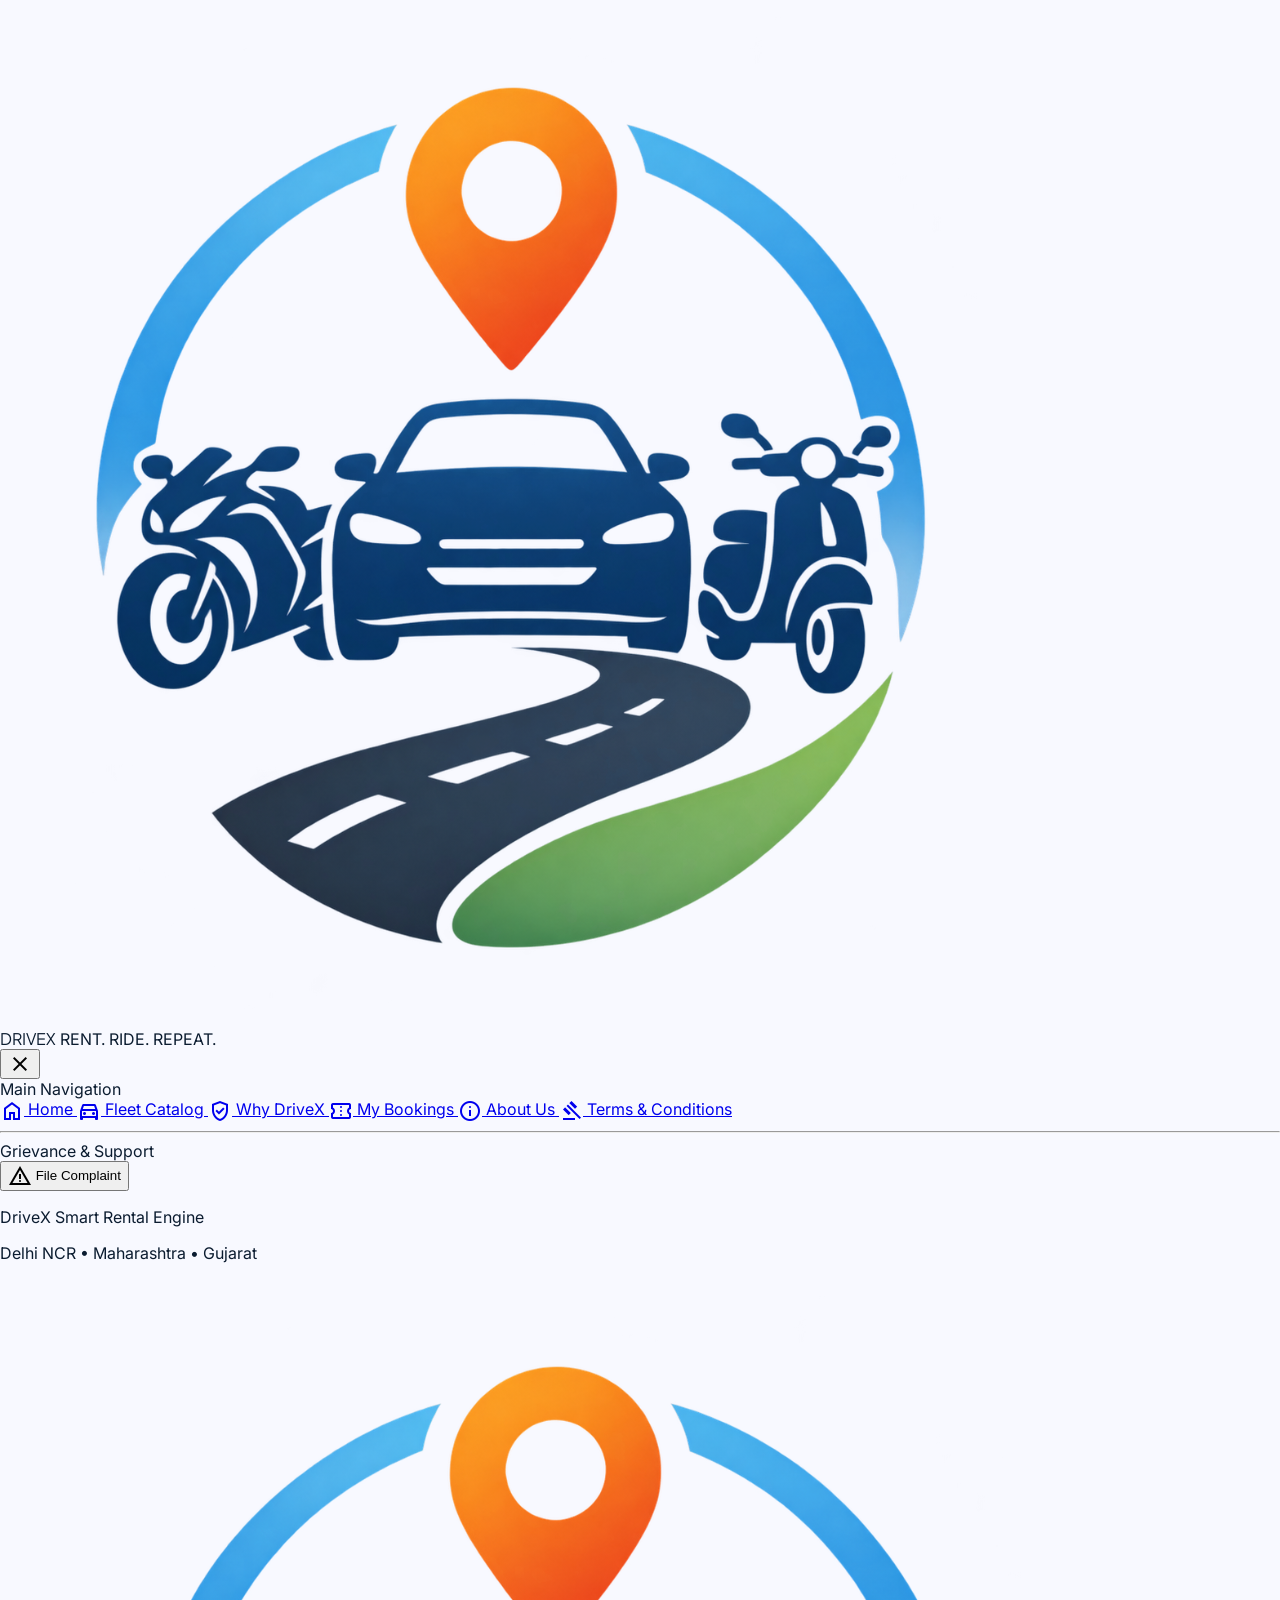
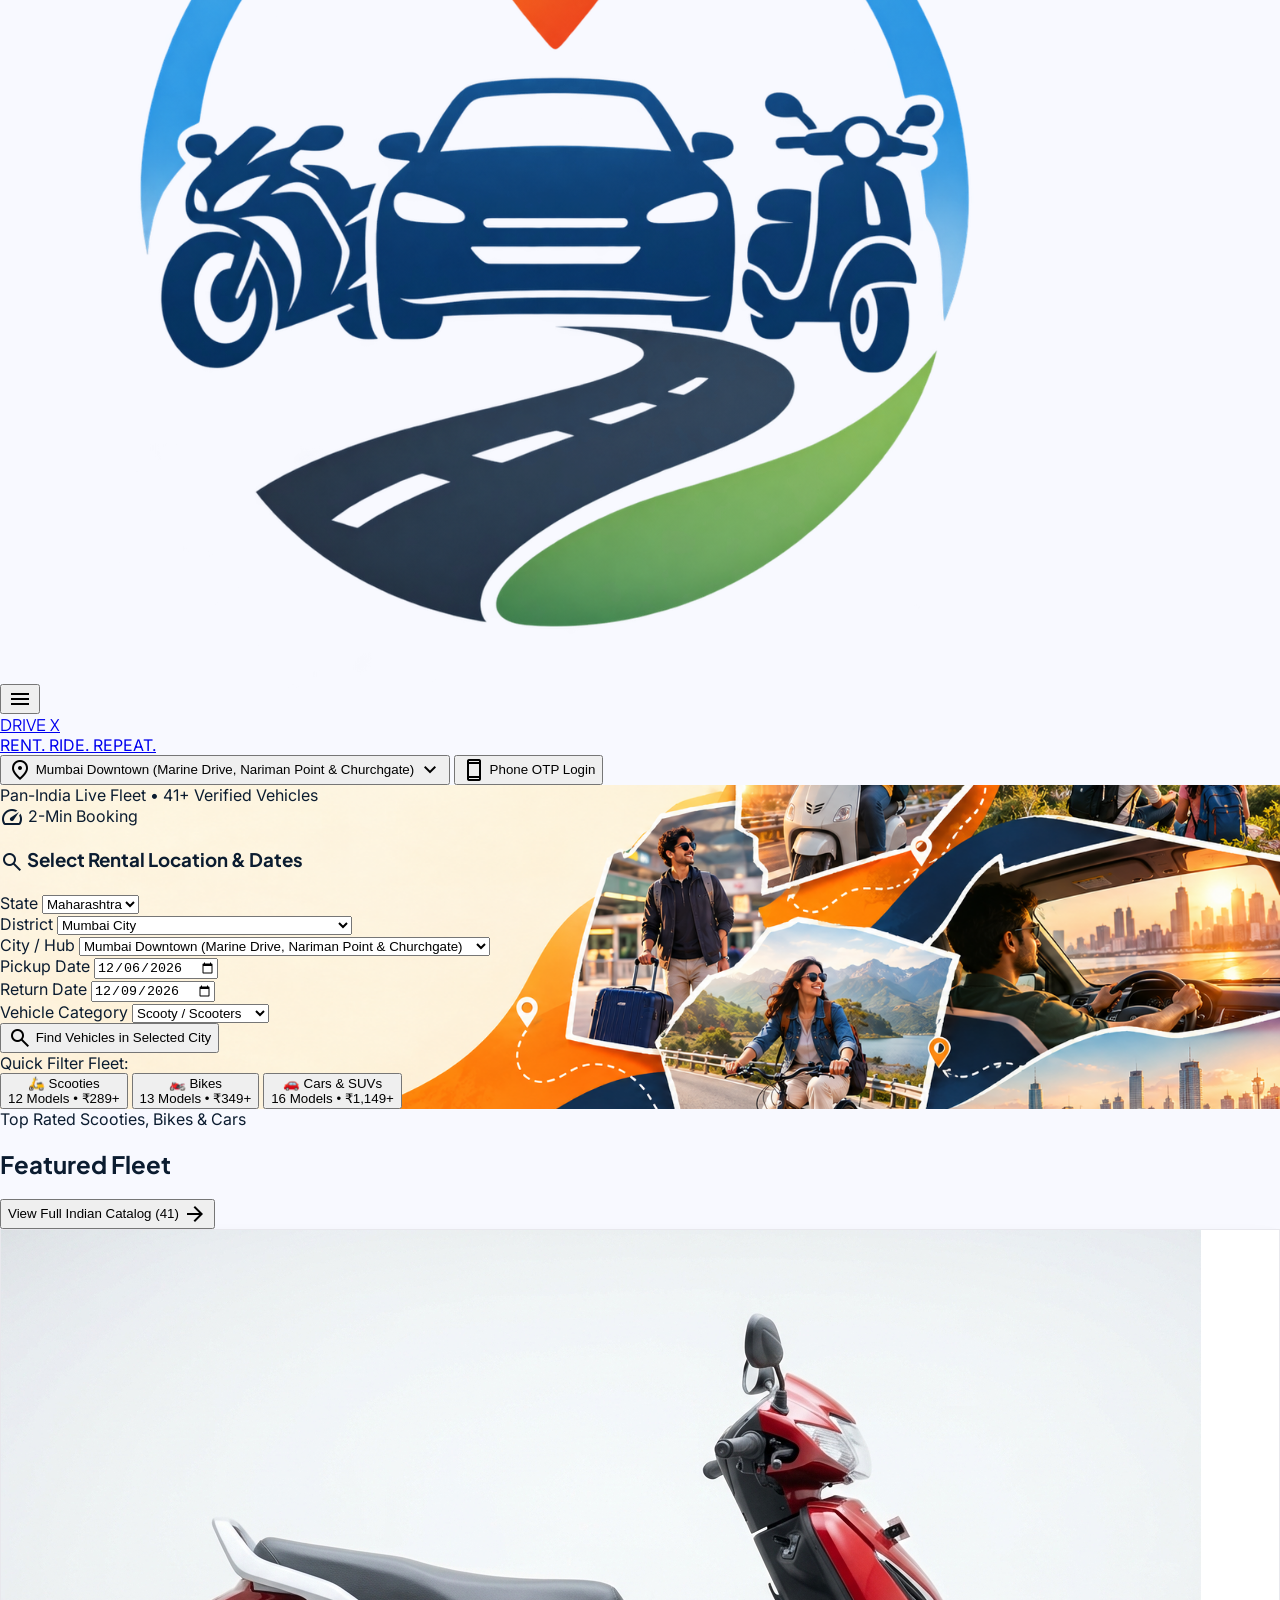
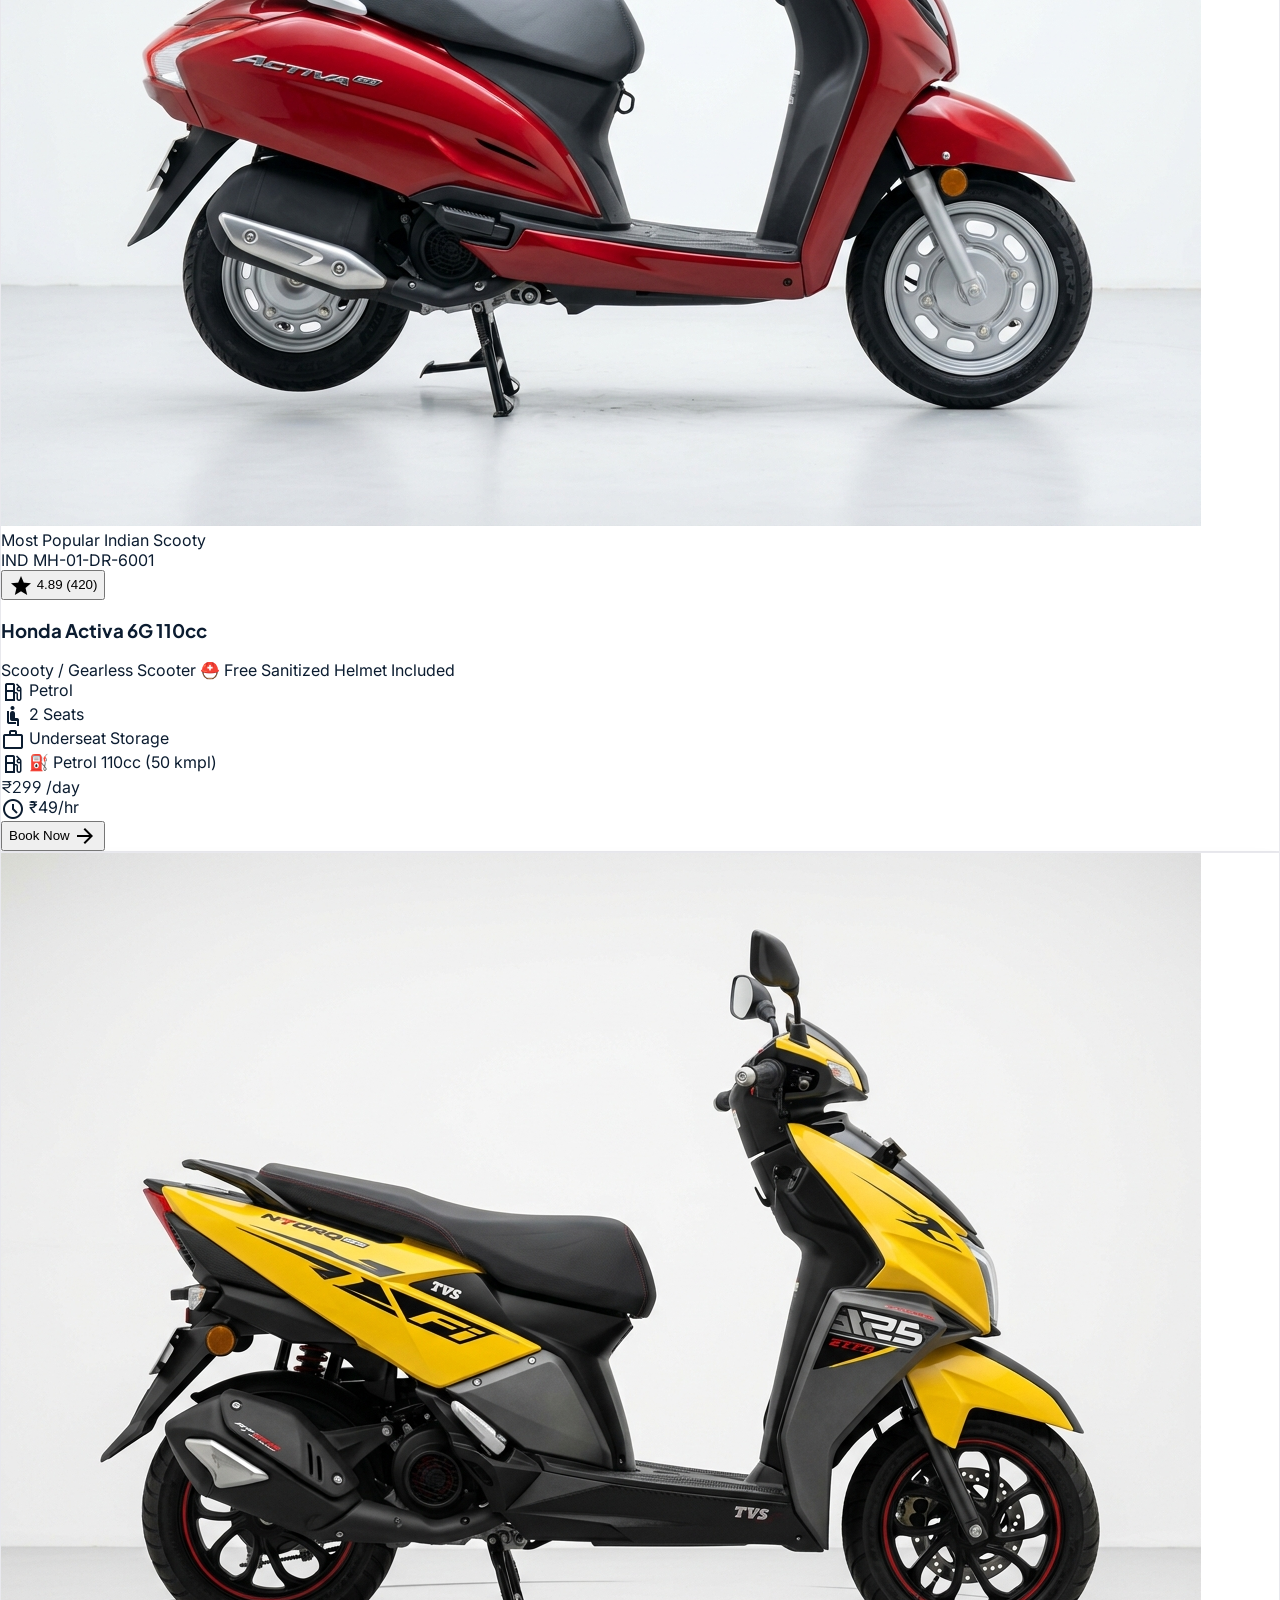
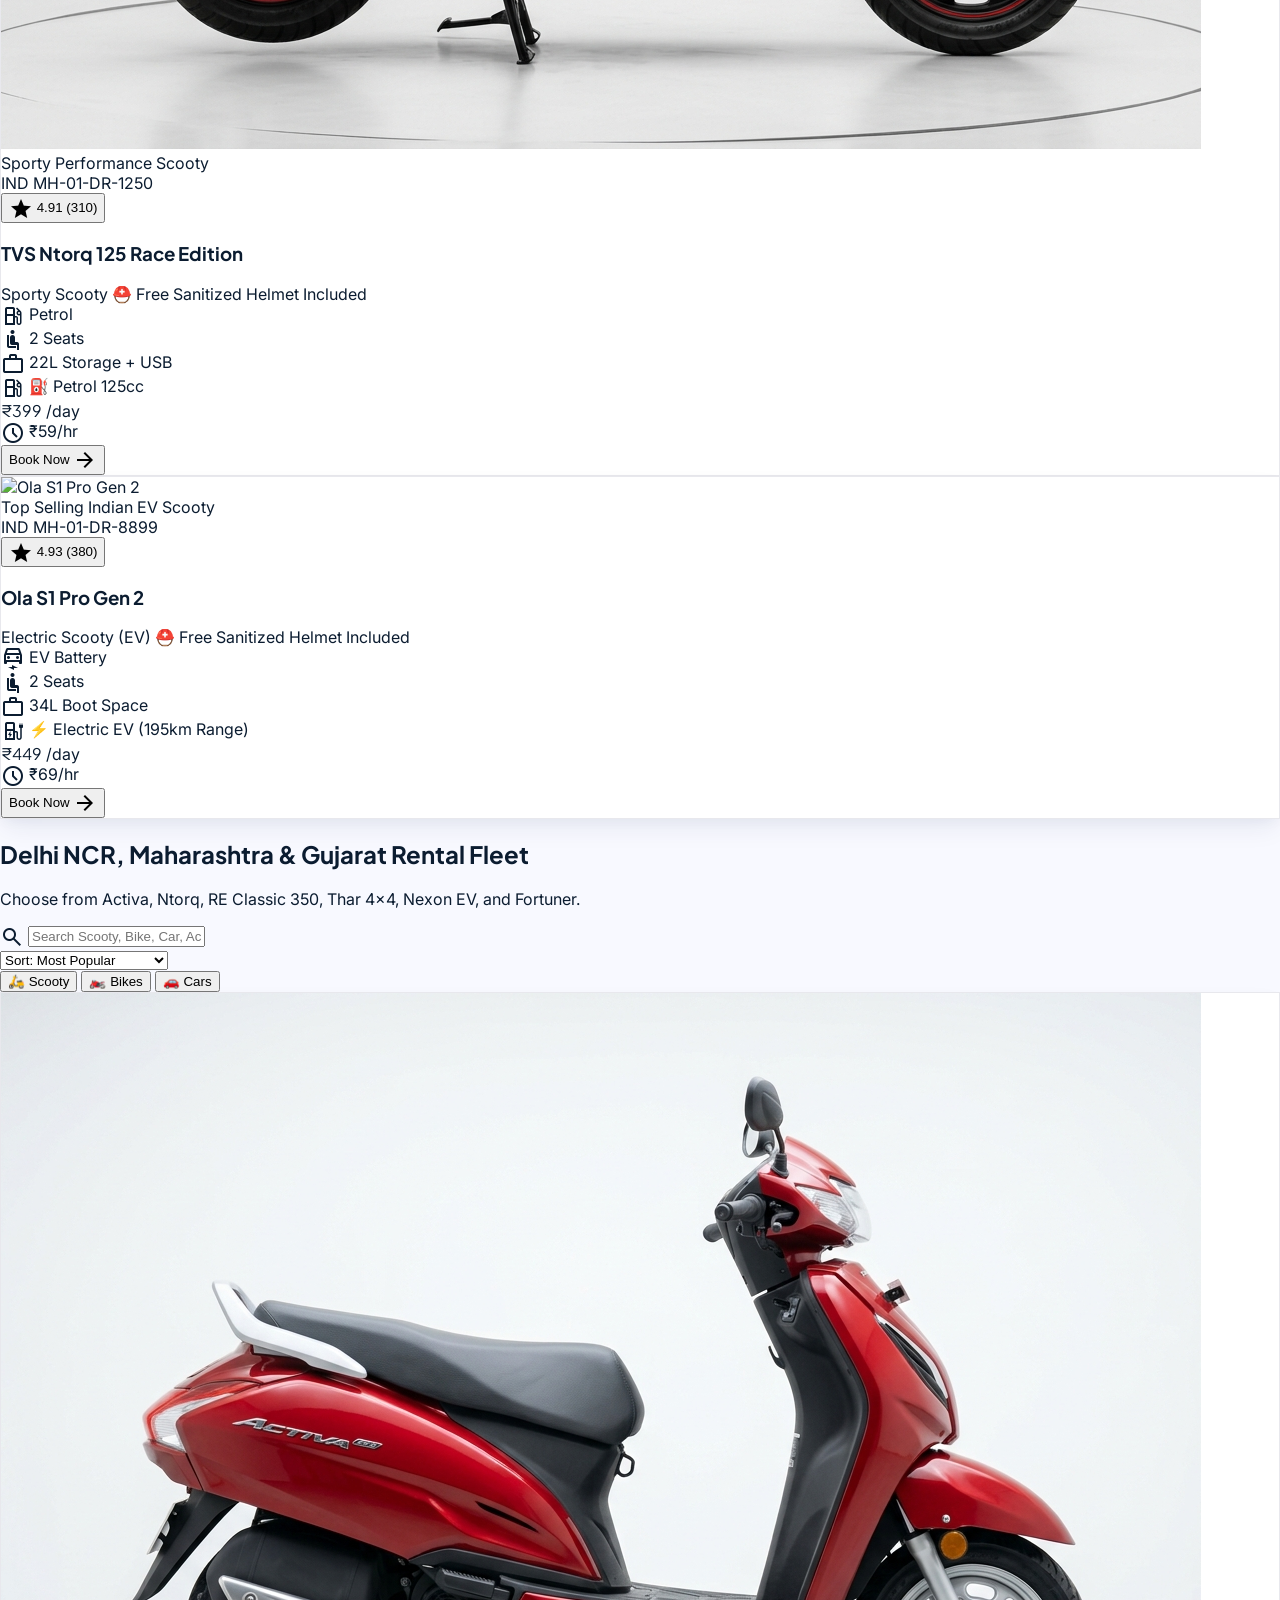
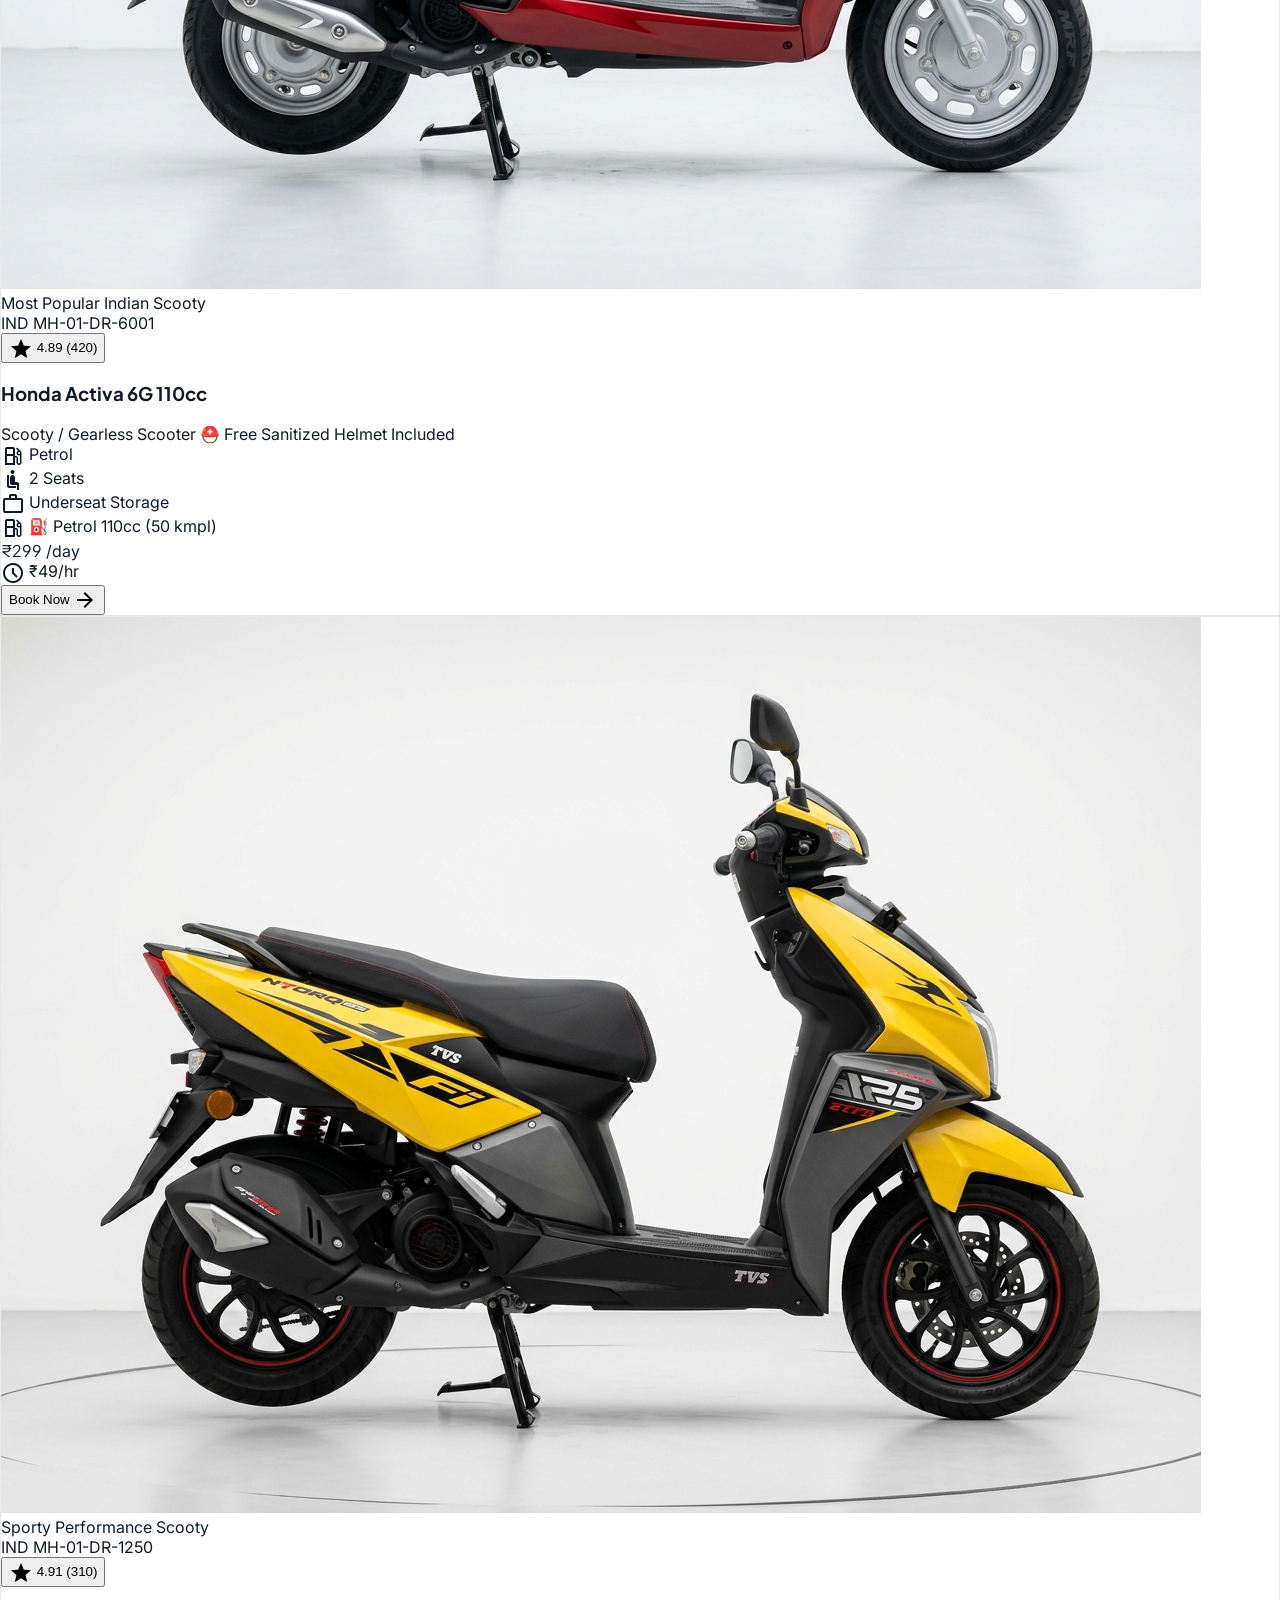
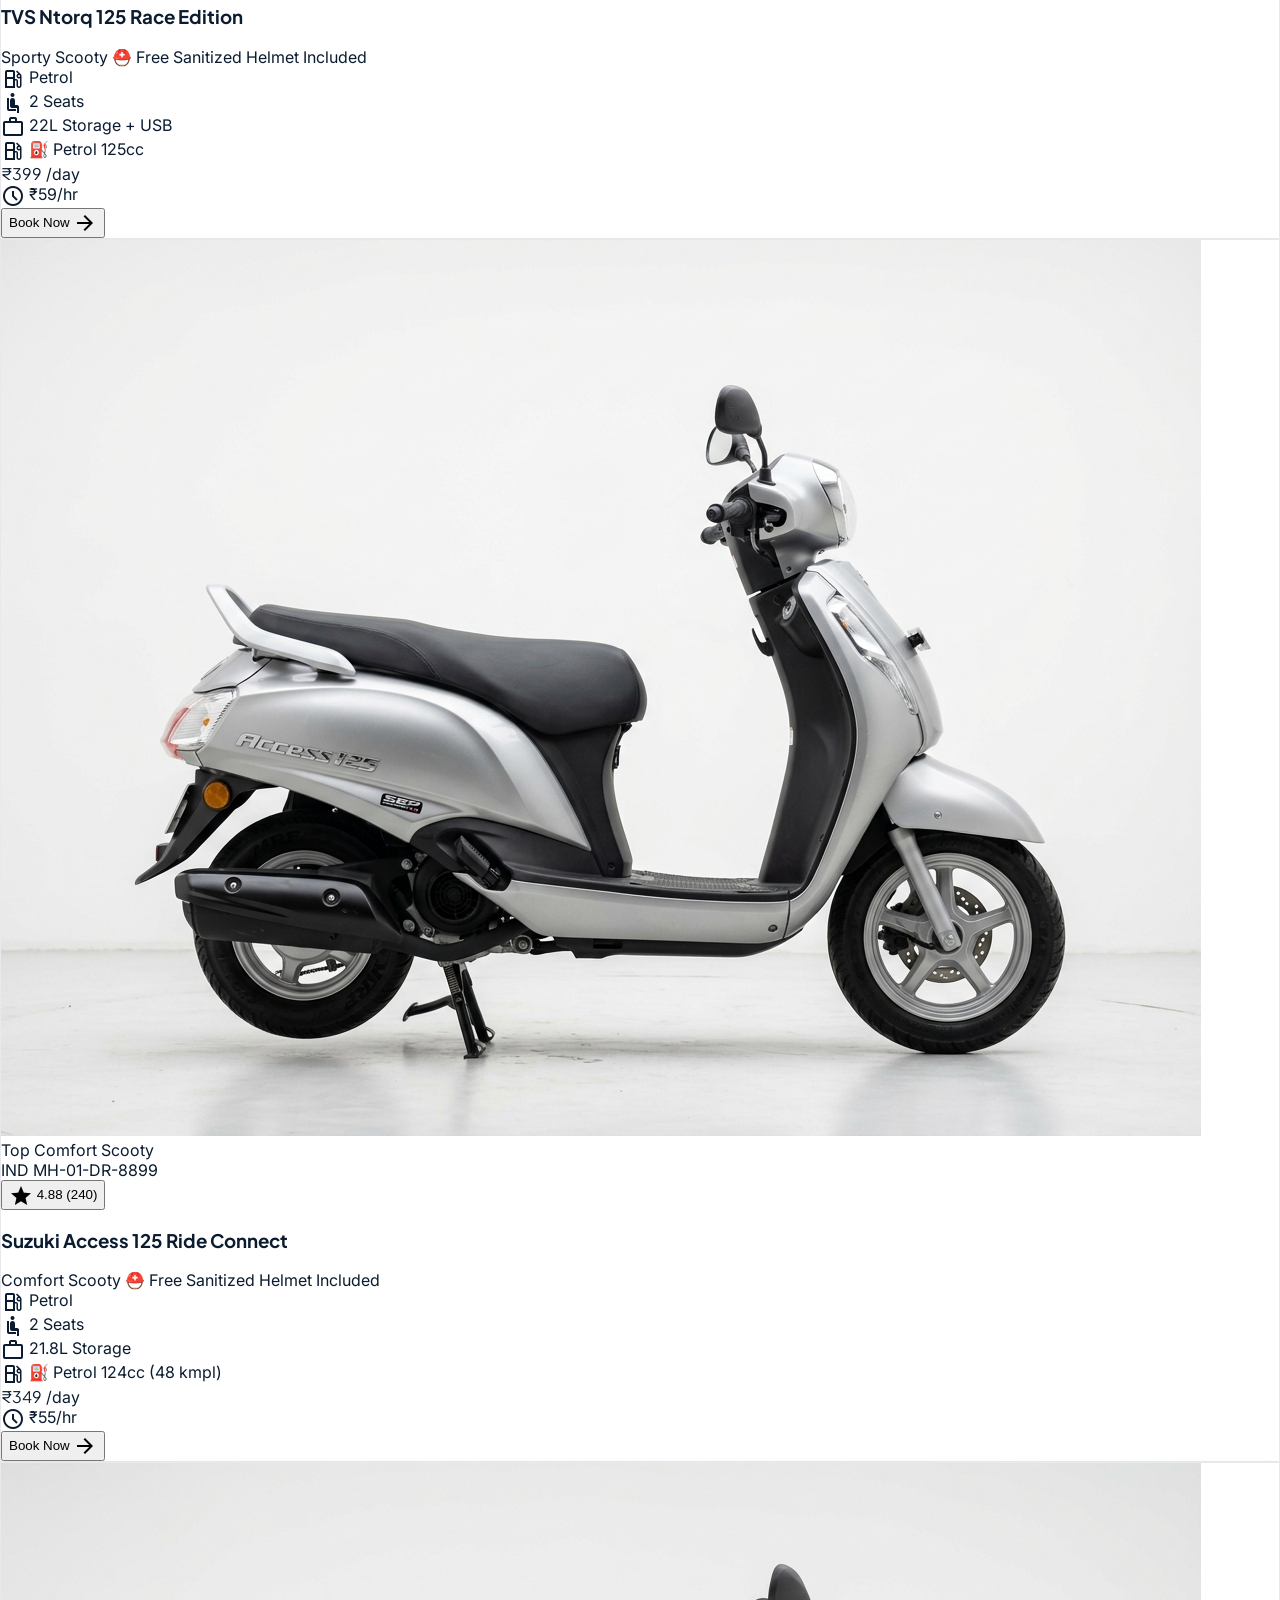
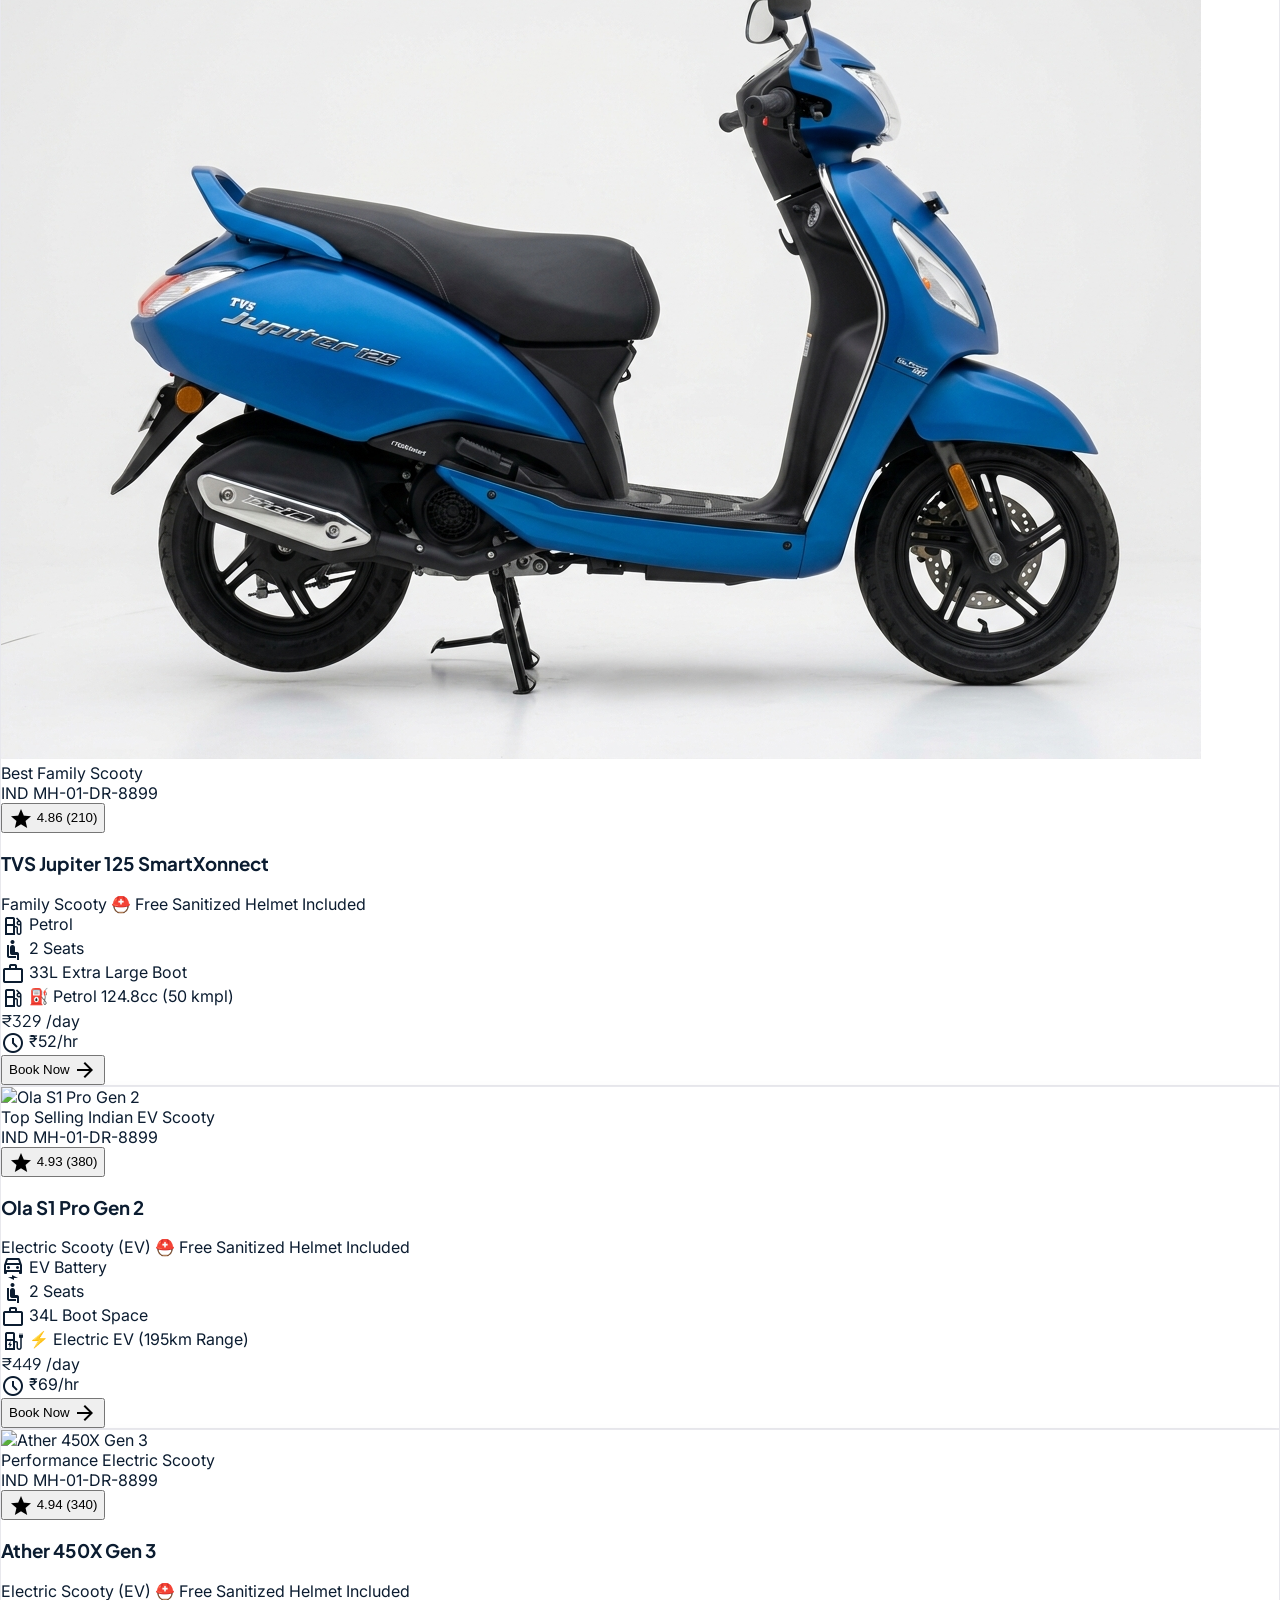
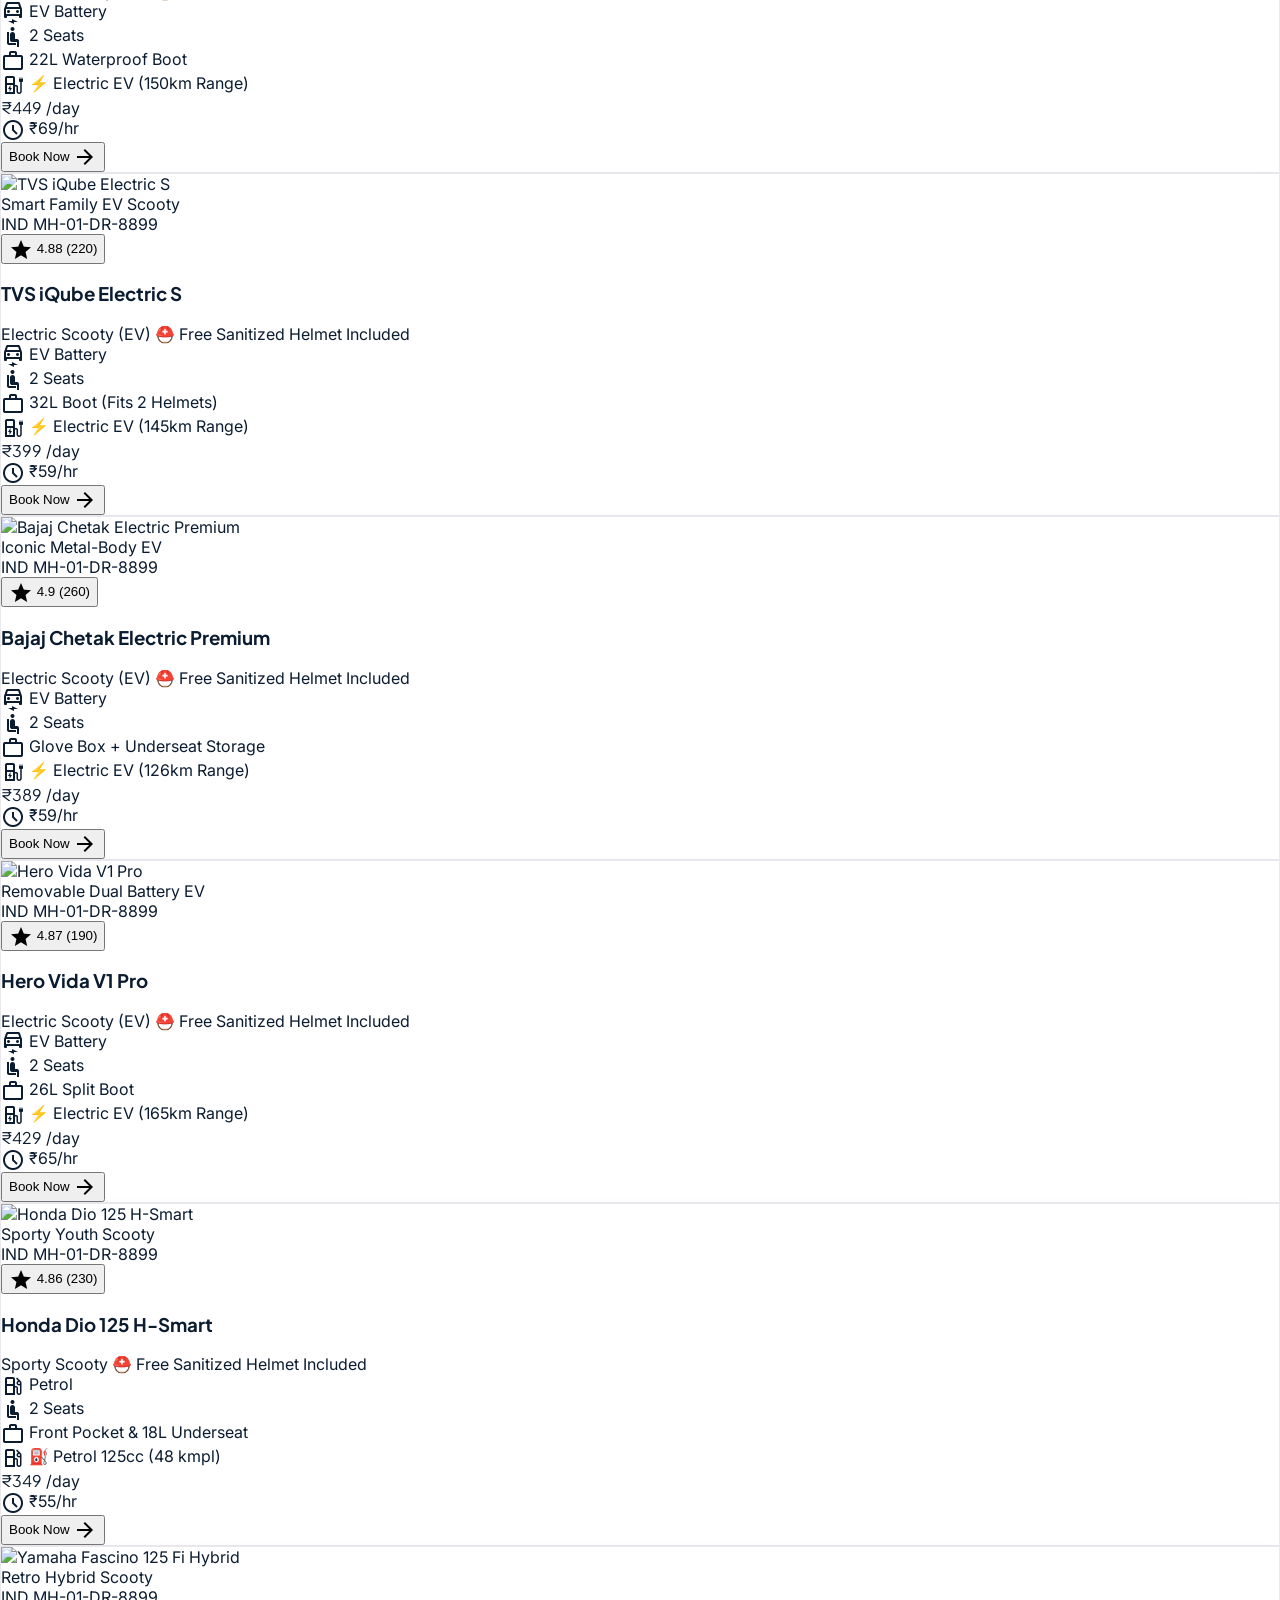
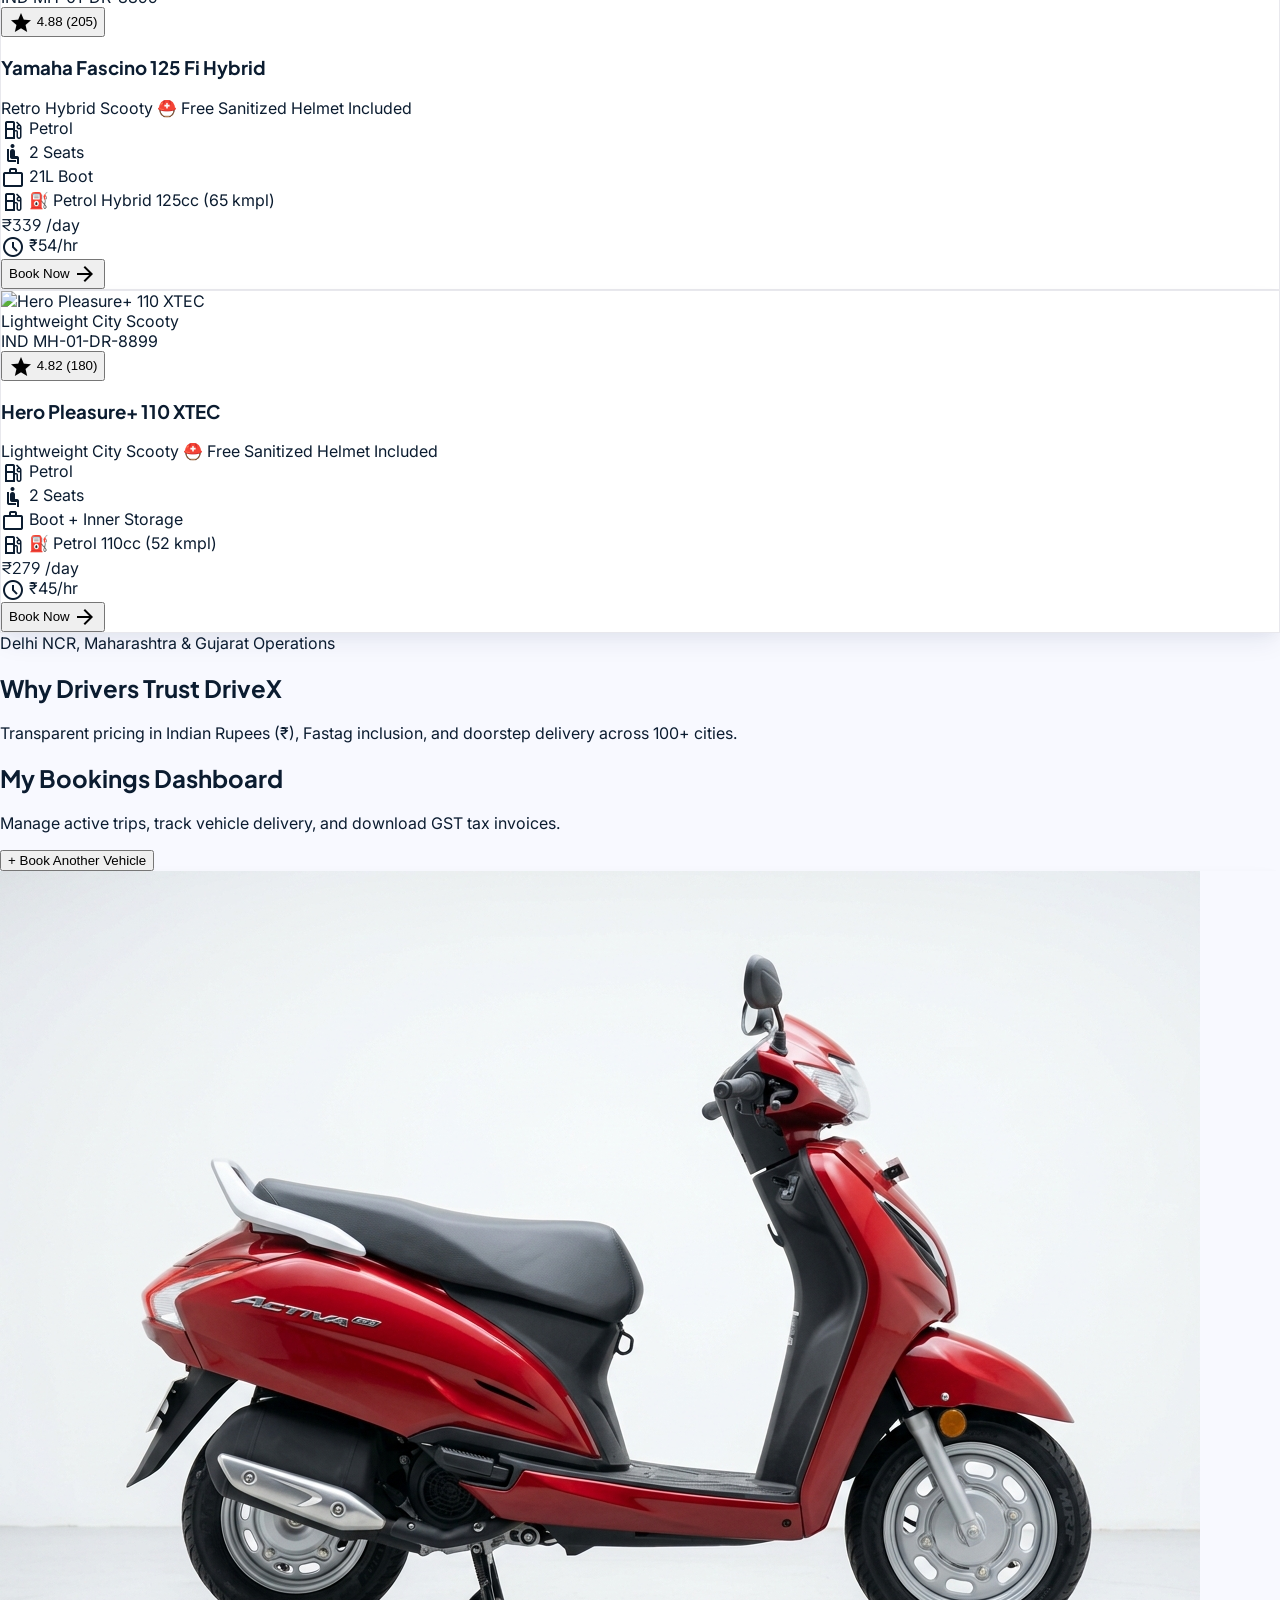
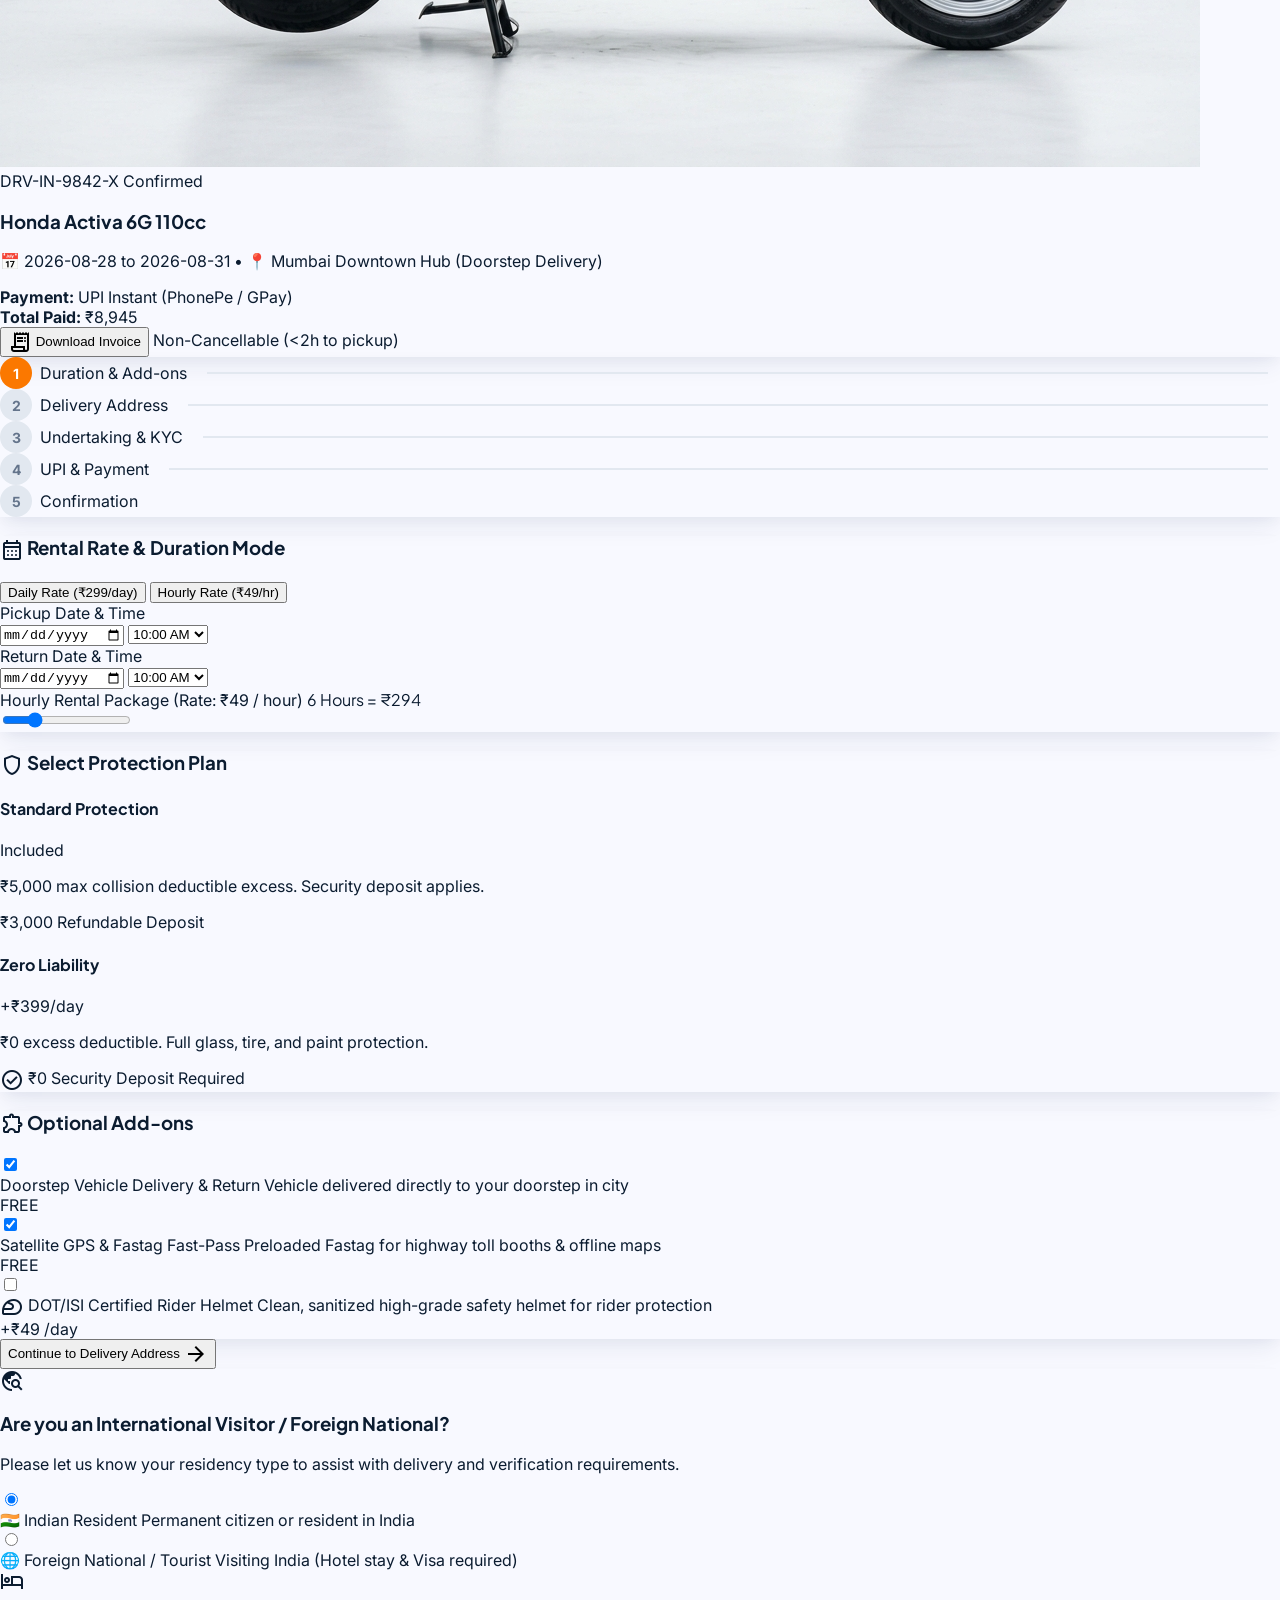
==== commit eb8f5dc0: "Update" ====
--- a/index.html
+++ b/index.html
@@ -125,6 +125,16 @@
         <span>My Bookings</span>
       </a>
 
+      <a href="about.html" onclick="closeHamburgerMenu()" class="nav-link flex items-center gap-3 px-3.5 py-3 rounded-xl text-sm font-semibold text-on-surface-variant hover:text-primary hover:bg-surface-container-low transition-all">
+        <span class="material-symbols-outlined text-xl text-secondary">info</span>
+        <span>About Us</span>
+      </a>
+
+      <a href="terms.html" onclick="closeHamburgerMenu()" class="nav-link flex items-center gap-3 px-3.5 py-3 rounded-xl text-sm font-semibold text-on-surface-variant hover:text-primary hover:bg-surface-container-low transition-all">
+        <span class="material-symbols-outlined text-xl text-secondary">gavel</span>
+        <span>Terms &amp; Conditions</span>
+      </a>
+
       <hr class="border-outline-variant/40 my-3"/>
 
       <div class="text-[11px] font-bold text-gray-400 uppercase tracking-wider px-3 pb-1">Grievance & Support</div>
@@ -725,6 +735,18 @@
                     I have read and understood the above terms and voluntarily agree to comply with them. <span class="text-rose-600">*</span>
                   </label>
                 </div>
+                <!-- Agree to Terms & Conditions Link -->
+                <div class="flex items-center gap-2 mt-3 pt-3 border-t border-blue-100">
+                  <input type="checkbox" id="agree-all-terms" onchange="appState.booking.undertaking.agreedTerms = this.checked;" class="w-4 h-4 rounded accent-secondary cursor-pointer"/>
+                  <label for="agree-all-terms" class="text-xs font-semibold text-on-surface-variant cursor-pointer select-none">
+                    Agree to all
+                    <a href="terms.html" class="text-secondary hover:text-secondary-hover font-bold underline underline-offset-2 transition-colors inline-flex items-center gap-0.5">
+                      Terms &amp; Conditions
+                      <span class="material-symbols-outlined text-xs">open_in_new</span>
+                    </a>
+                    of DriveX Vehicle Rental. <span class="text-rose-600">*</span>
+                  </label>
+                </div>
               </div>
 
               <!-- CUSTOMER DETAILS FORM -->
@@ -1353,6 +1375,7 @@
   <!-- ================= FOOTER ================= -->
   <footer class="bg-primary text-on-primary border-t border-white/10 mt-20 pt-12 pb-8">
     <div class="max-w-7xl mx-auto px-4 sm:px-6 lg:px-8 grid grid-cols-1 md:grid-cols-4 gap-8 mb-12">
+      <!-- Column 1: Brand Info -->
       <div>
         <div class="flex items-center gap-3 mb-4">
           <img src="images/favicon.png" alt="DriveX Emblem" class="w-10 h-10 object-contain drop-shadow-md rounded-full bg-white p-0.5"/>
@@ -1361,12 +1384,110 @@
             <span class="text-[9px] font-black text-secondary tracking-widest uppercase block mt-0.5">RENT. RIDE. REPEAT.</span>
           </div>
         </div>
-        <p class="text-xs text-blue-200 leading-relaxed mb-4">Doorstep vehicle rental platform offering Scooties, Bikes, EVs, SUVs & Luxury Cars across Delhi NCR, Maharashtra & Gujarat.</p>
-        <span class="text-xs text-secondary font-semibold">24/7 Support Helpline: 1800-DRIVEX-IN (1800-374839)</span>
+        <p class="text-xs text-blue-200 leading-relaxed mb-4">Doorstep vehicle rental platform offering Scooties, Bikes, EVs, SUVs &amp; Luxury Cars across Delhi NCR, Maharashtra &amp; Gujarat.</p>
+        <span class="text-xs text-secondary font-bold block">24/7 Support Helpline: 1800-DRIVEX-IN</span>
+      </div>
+
+      <!-- Column 2: COMPANY -->
+      <div>
+        <h4 class="font-headline font-bold text-xs text-secondary uppercase tracking-widest mb-4 pb-1 border-b border-white/10">COMPANY</h4>
+        <ul class="space-y-2.5 text-xs text-blue-200">
+          <li>
+            <a href="about.html" class="hover:text-white transition-colors flex items-center gap-1.5 font-medium">
+              <span class="material-symbols-outlined text-xs text-secondary">info</span>
+              About Us
+            </a>
+          </li>
+          <li>
+            <a href="#" onclick="navigateTo('fleet')" class="hover:text-white transition-colors flex items-center gap-1.5 font-medium">
+              <span class="material-symbols-outlined text-xs text-secondary">directions_car</span>
+              Fleet Catalog
+            </a>
+          </li>
+          <li>
+            <a href="#" onclick="navigateTo('why-us')" class="hover:text-white transition-colors flex items-center gap-1.5 font-medium">
+              <span class="material-symbols-outlined text-xs text-secondary">verified_user</span>
+              Why DriveX
+            </a>
+          </li>
+          <li>
+            <a href="#" onclick="window.aiAssistant.openComplaintModal()" class="hover:text-white transition-colors flex items-center gap-1.5 font-medium">
+              <span class="material-symbols-outlined text-xs text-secondary">support_agent</span>
+              Customer Support
+            </a>
+          </li>
+        </ul>
+      </div>
+
+      <!-- Column 3: POLICIES -->
+      <div>
+        <h4 class="font-headline font-bold text-xs text-secondary uppercase tracking-widest mb-4 pb-1 border-b border-white/10">POLICIES</h4>
+        <ul class="space-y-2.5 text-xs text-blue-200">
+          <li>
+            <a href="terms.html" class="hover:text-white transition-colors flex items-center gap-1.5 font-medium">
+              <span class="material-symbols-outlined text-xs text-secondary">gavel</span>
+              Terms &amp; Conditions
+            </a>
+          </li>
+          <li>
+            <a href="terms.html#section-10" class="hover:text-white transition-colors flex items-center gap-1.5 font-medium">
+              <span class="material-symbols-outlined text-xs text-secondary">shield</span>
+              Privacy Policy
+            </a>
+          </li>
+          <li>
+            <a href="terms.html#section-1" class="hover:text-white transition-colors flex items-center gap-1.5 font-medium">
+              <span class="material-symbols-outlined text-xs text-secondary">currency_exchange</span>
+              Refund Policy
+            </a>
+          </li>
+          <li>
+            <a href="terms.html#section-3" class="hover:text-white transition-colors flex items-center gap-1.5 font-medium">
+              <span class="material-symbols-outlined text-xs text-secondary">security</span>
+              Risk &amp; Safety Clause
+            </a>
+          </li>
+        </ul>
+      </div>
+
+      <!-- Column 4: QUICK LINKS -->
+      <div>
+        <h4 class="font-headline font-bold text-xs text-secondary uppercase tracking-widest mb-4 pb-1 border-b border-white/10">QUICK LINKS</h4>
+        <ul class="space-y-2.5 text-xs text-blue-200">
+          <li>
+            <a href="#" onclick="navigateTo('fleet')" class="hover:text-white transition-colors flex items-center gap-1.5 font-medium">
+              <span class="material-symbols-outlined text-xs text-secondary">moped</span>
+              Scooties &amp; Bikes
+            </a>
+          </li>
+          <li>
+            <a href="#" onclick="navigateTo('fleet')" class="hover:text-white transition-colors flex items-center gap-1.5 font-medium">
+              <span class="material-symbols-outlined text-xs text-secondary">car_rental</span>
+              Hatchbacks &amp; SUVs
+            </a>
+          </li>
+          <li>
+            <a href="#" onclick="navigateTo('fleet')" class="hover:text-white transition-colors flex items-center gap-1.5 font-medium">
+              <span class="material-symbols-outlined text-xs text-secondary">ev_station</span>
+              EV Rentals
+            </a>
+          </li>
+          <li>
+            <a href="about.html#section-11" class="hover:text-white transition-colors flex items-center gap-1.5 font-medium">
+              <span class="material-symbols-outlined text-xs text-secondary">headset_mic</span>
+              24/7 Roadside Assistance
+            </a>
+          </li>
+        </ul>
       </div>
     </div>
-    <div class="max-w-7xl mx-auto px-4 sm:px-6 lg:px-8 pt-6 border-t border-white/10 text-center text-xs text-blue-300">
-      © 2026 DriveX Vehicle Rental Systems Pvt. Ltd. All rights reserved. • RENT. RIDE. REPEAT.
+    <div class="max-w-7xl mx-auto px-4 sm:px-6 lg:px-8 pt-6 border-t border-white/10 flex flex-col sm:flex-row items-center justify-between gap-4 text-xs text-blue-300">
+      <div class="flex items-center gap-3">
+        <img src="images/favicon.png" alt="DriveX" class="w-7 h-7 object-contain rounded-full bg-white p-0.5"/>
+        <span class="font-headline font-extrabold text-white">DRIVEX</span>
+        <span class="text-secondary font-extrabold">RENT. RIDE. REPEAT.</span>
+      </div>
+      <p>© 2026 DriveX Vehicle Rental Systems Pvt. Ltd. All rights reserved.</p>
     </div>
   </footer>
 
@@ -1436,7 +1557,7 @@
       </div>
 
       <div class="mt-5 pt-4 border-t border-outline-variant/50 text-center">
-        <p class="text-[10px] text-on-surface-variant">By continuing, you agree to DriveX <a href="#" class="text-secondary font-bold hover:underline">Terms of Service</a> and <a href="#" class="text-secondary font-bold hover:underline">Privacy Policy</a>.</p>
+        <p class="text-[10px] text-on-surface-variant">By continuing, you agree to DriveX <a href="terms.html" class="text-secondary font-bold hover:underline">Terms &amp; Conditions</a> and <a href="terms.html" class="text-secondary font-bold hover:underline">Privacy Policy</a>.</p>
       </div>
     </div>
   </div>
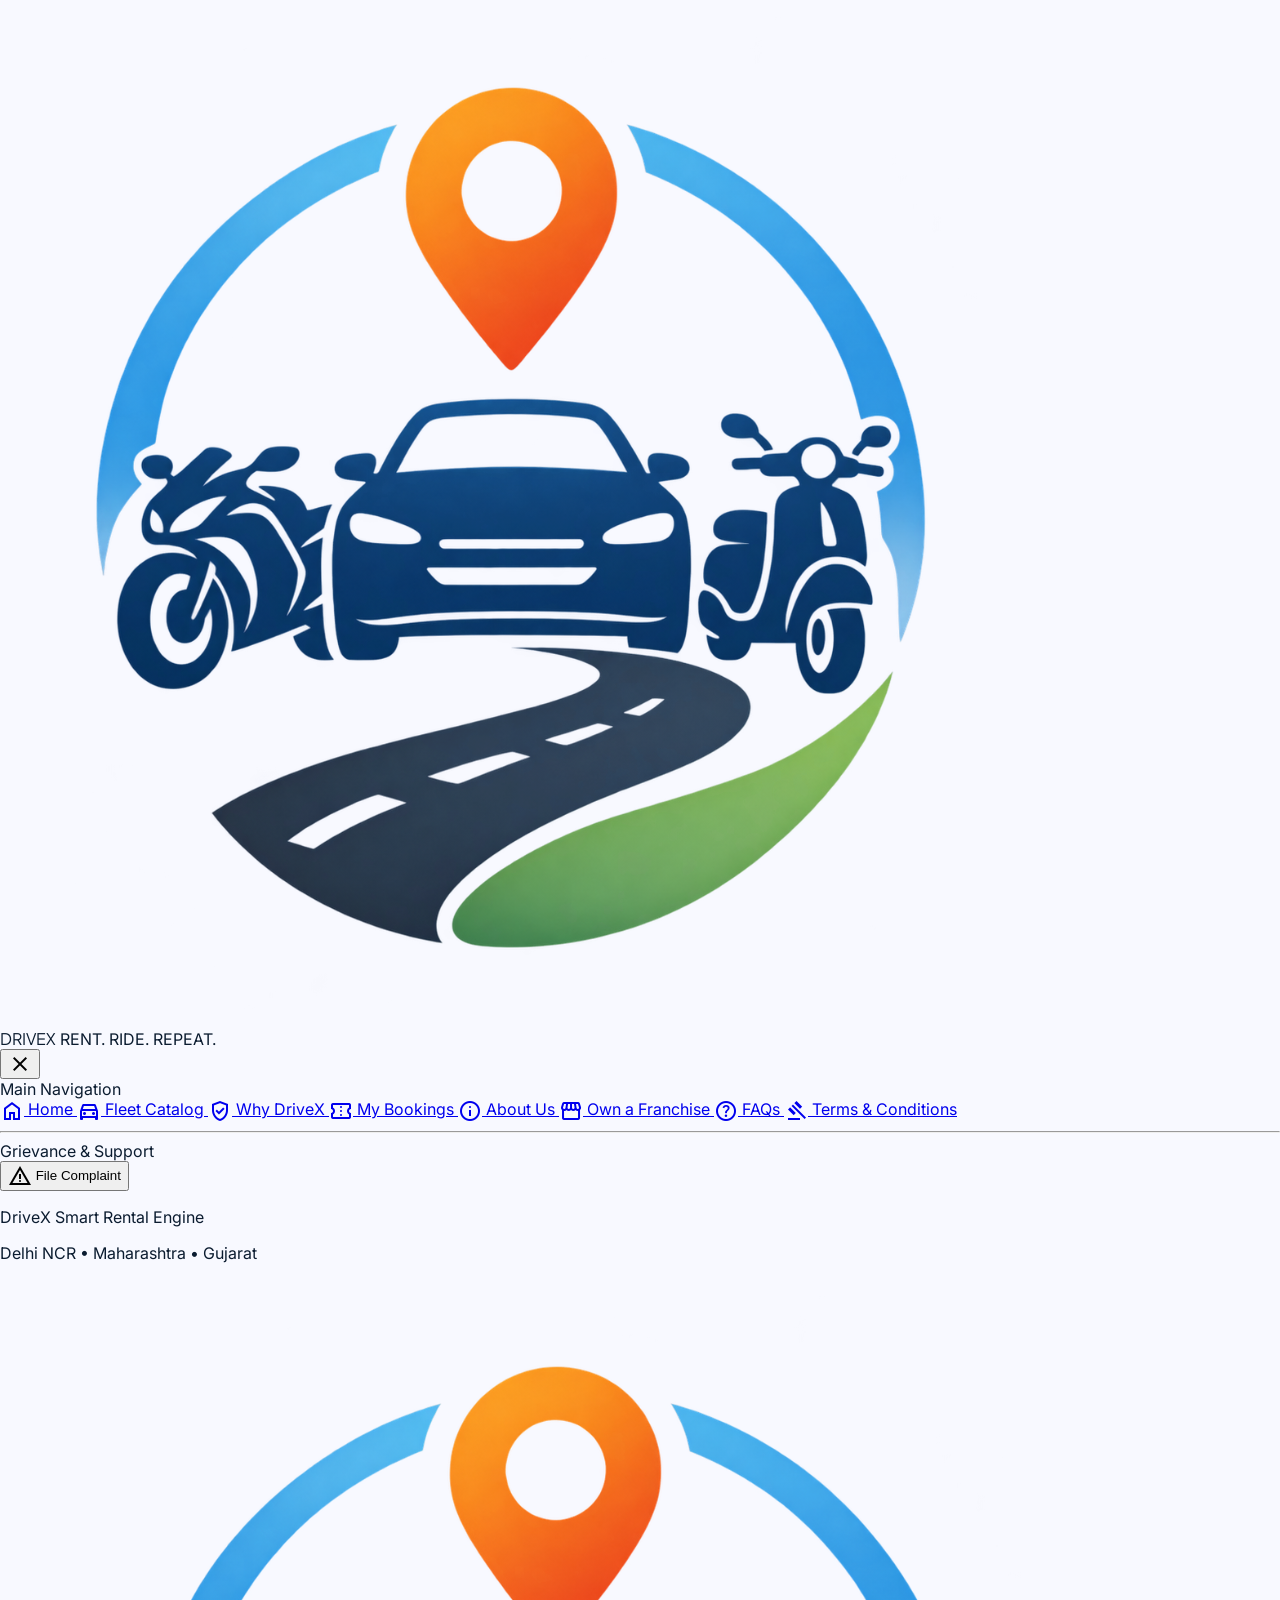
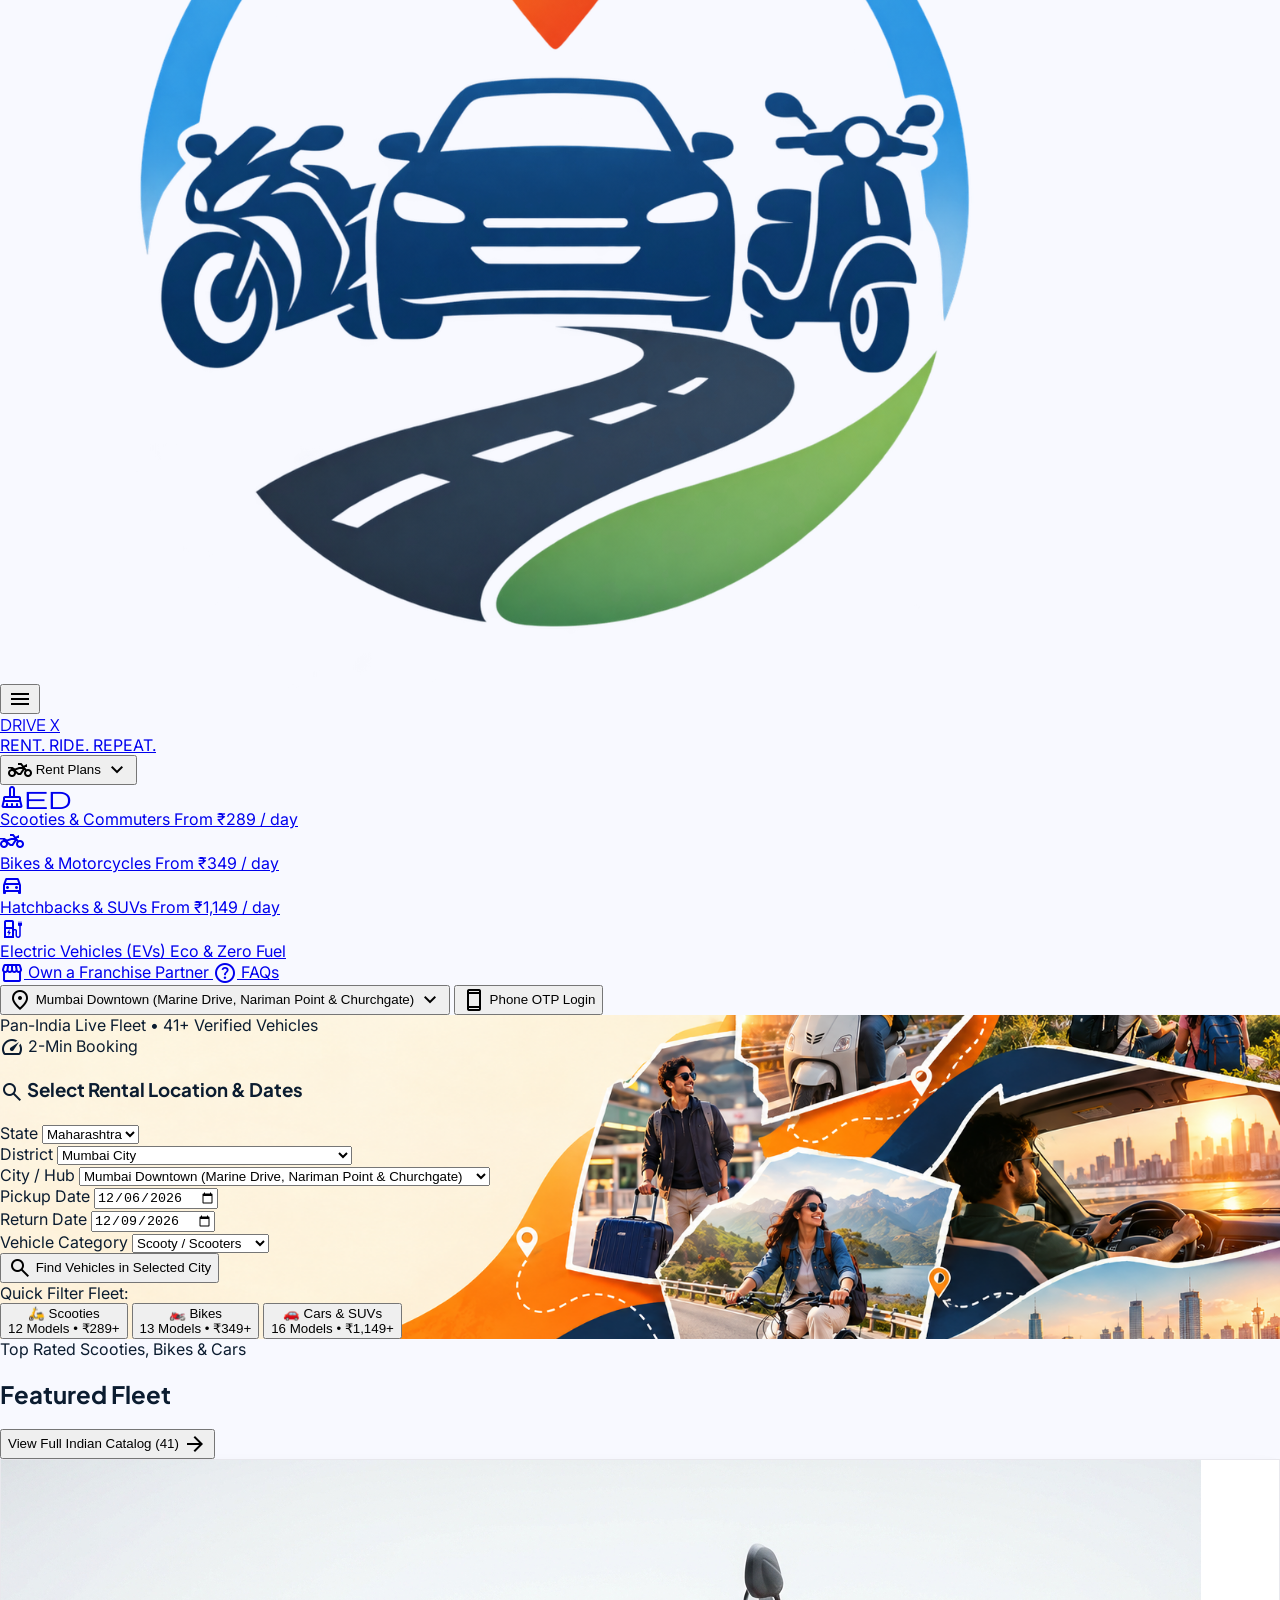
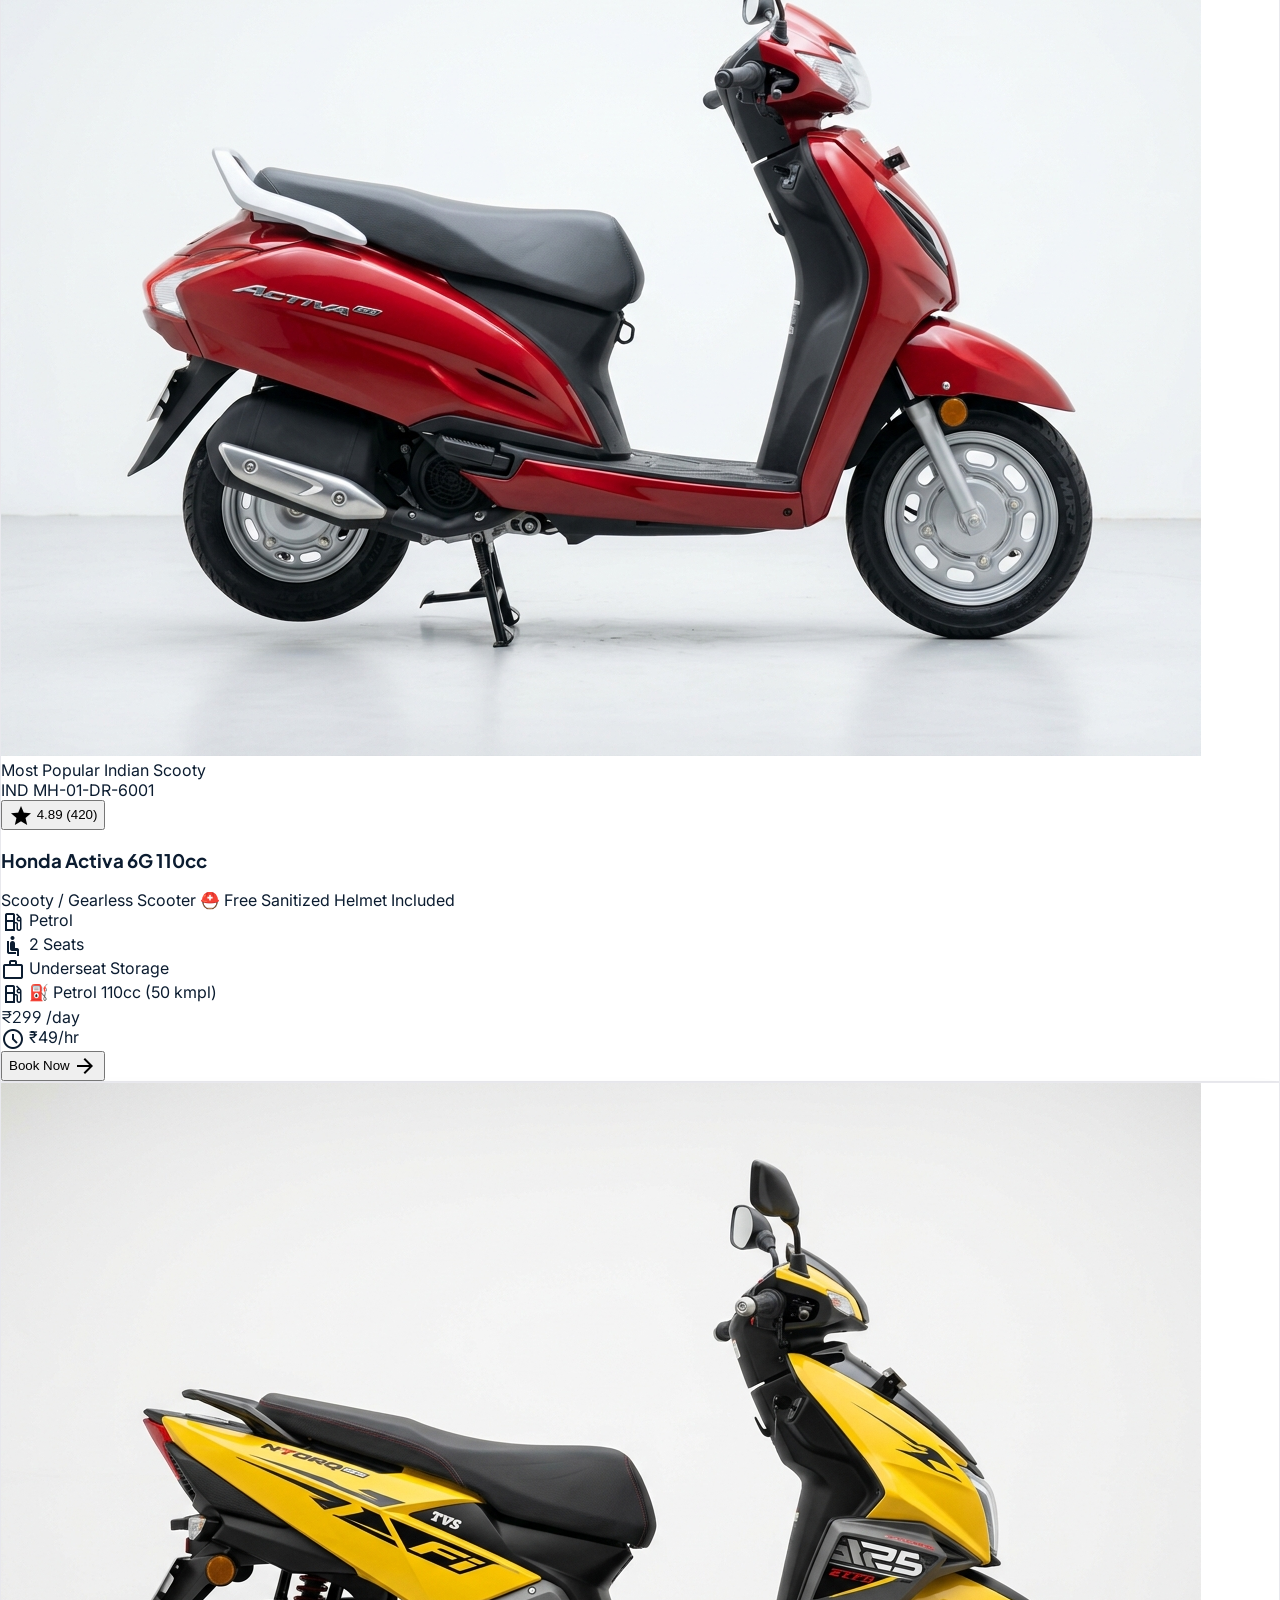
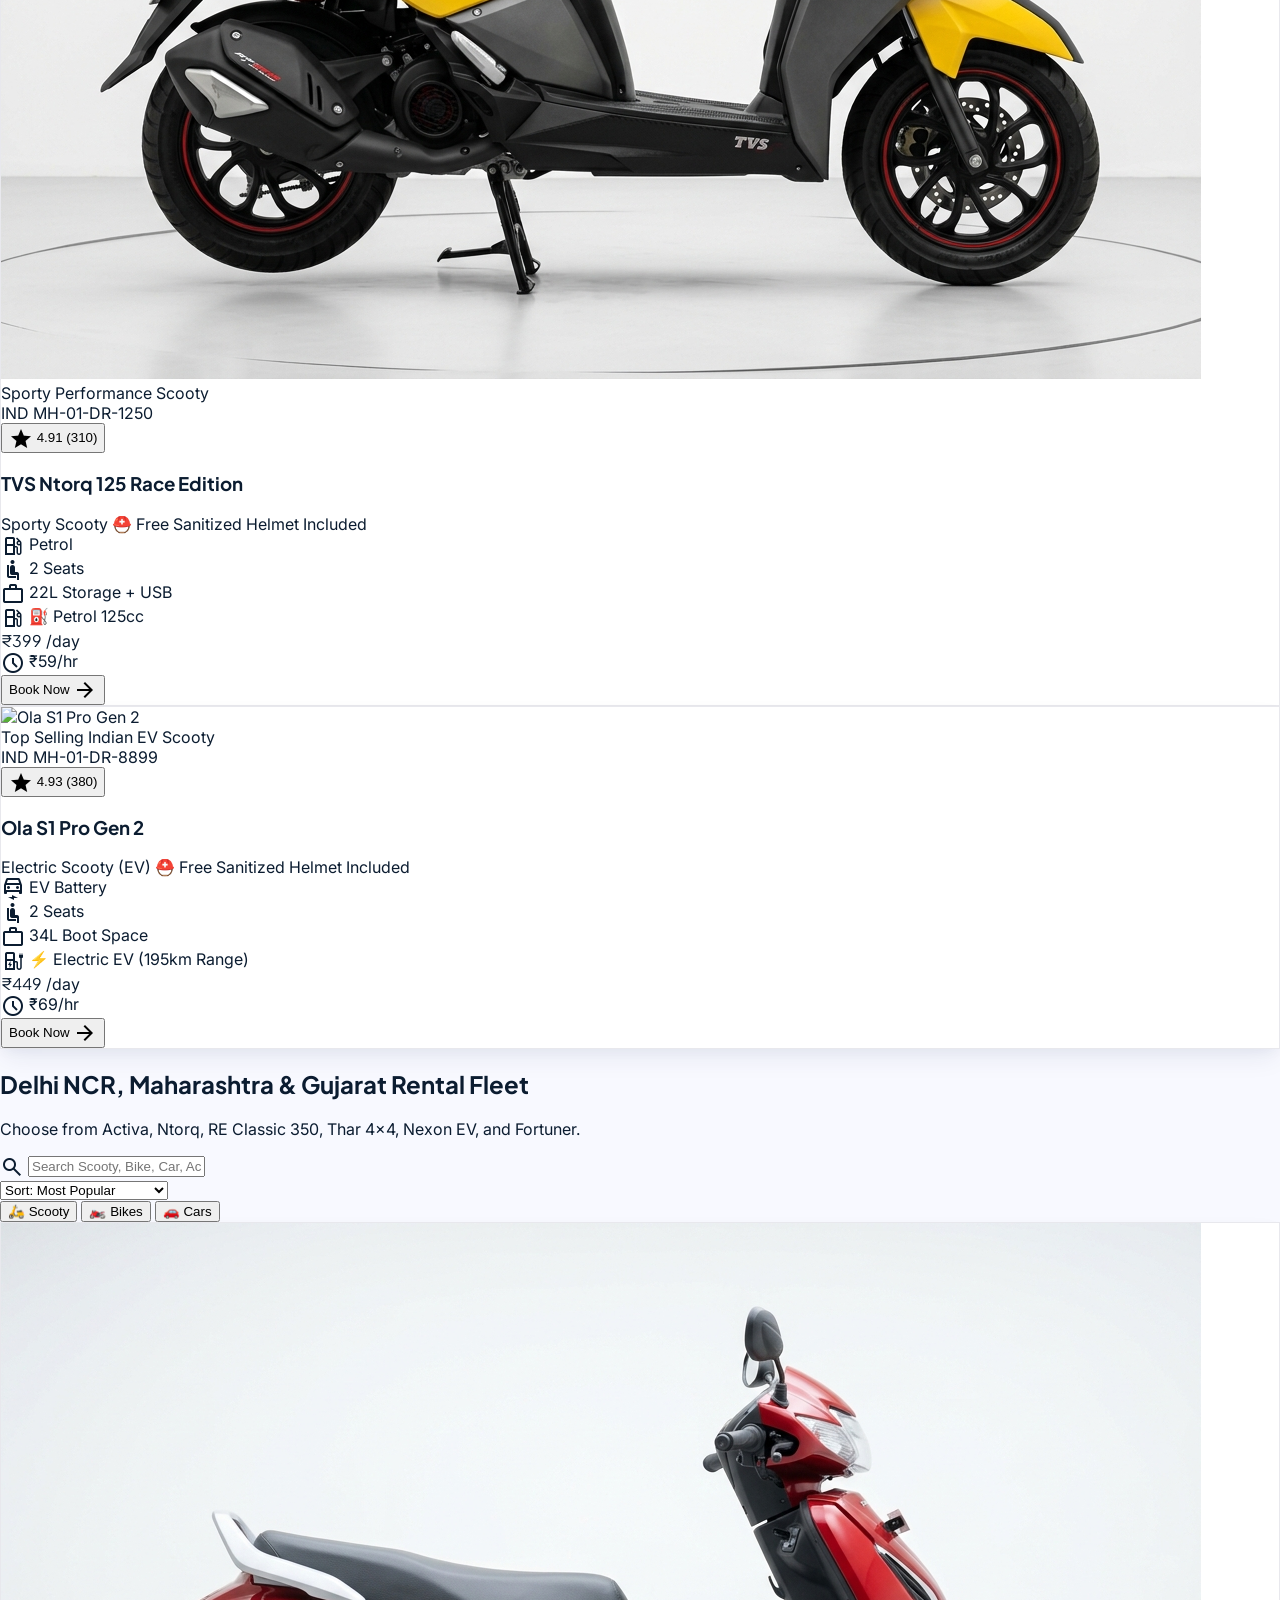
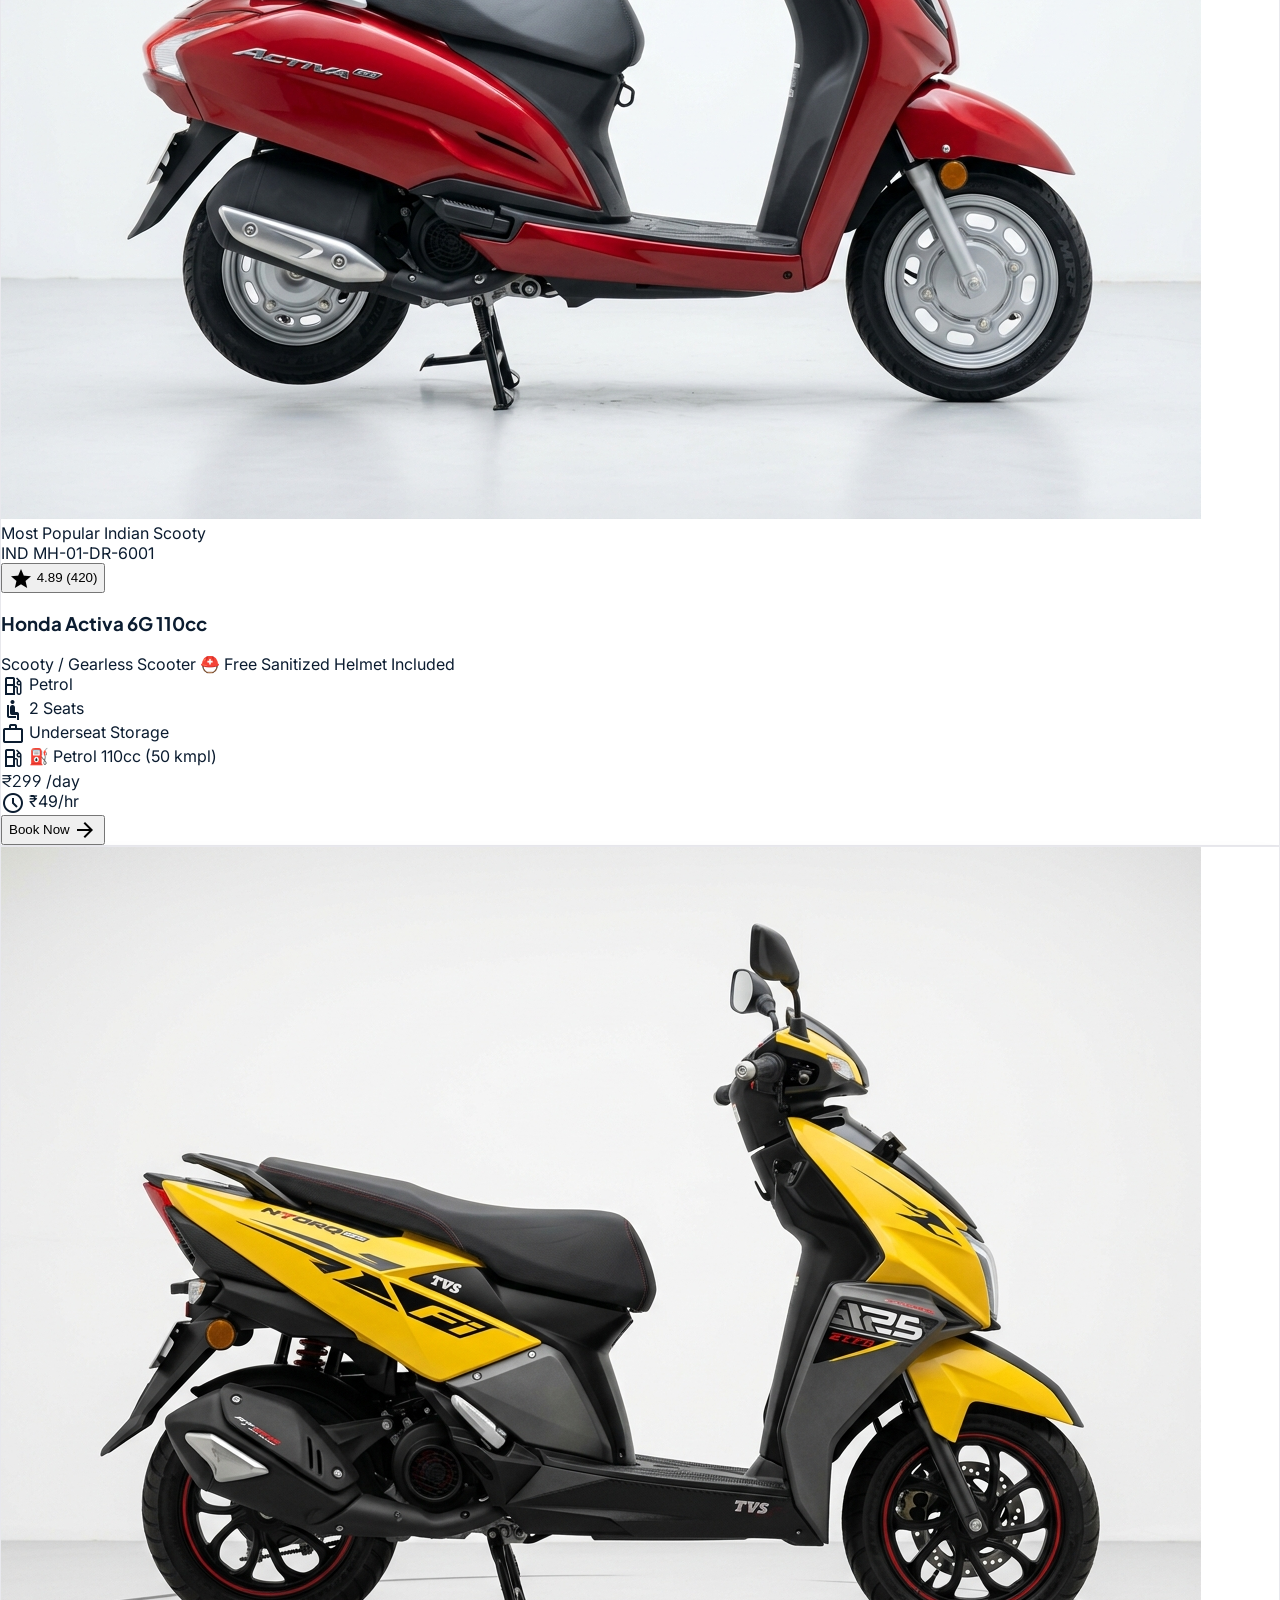
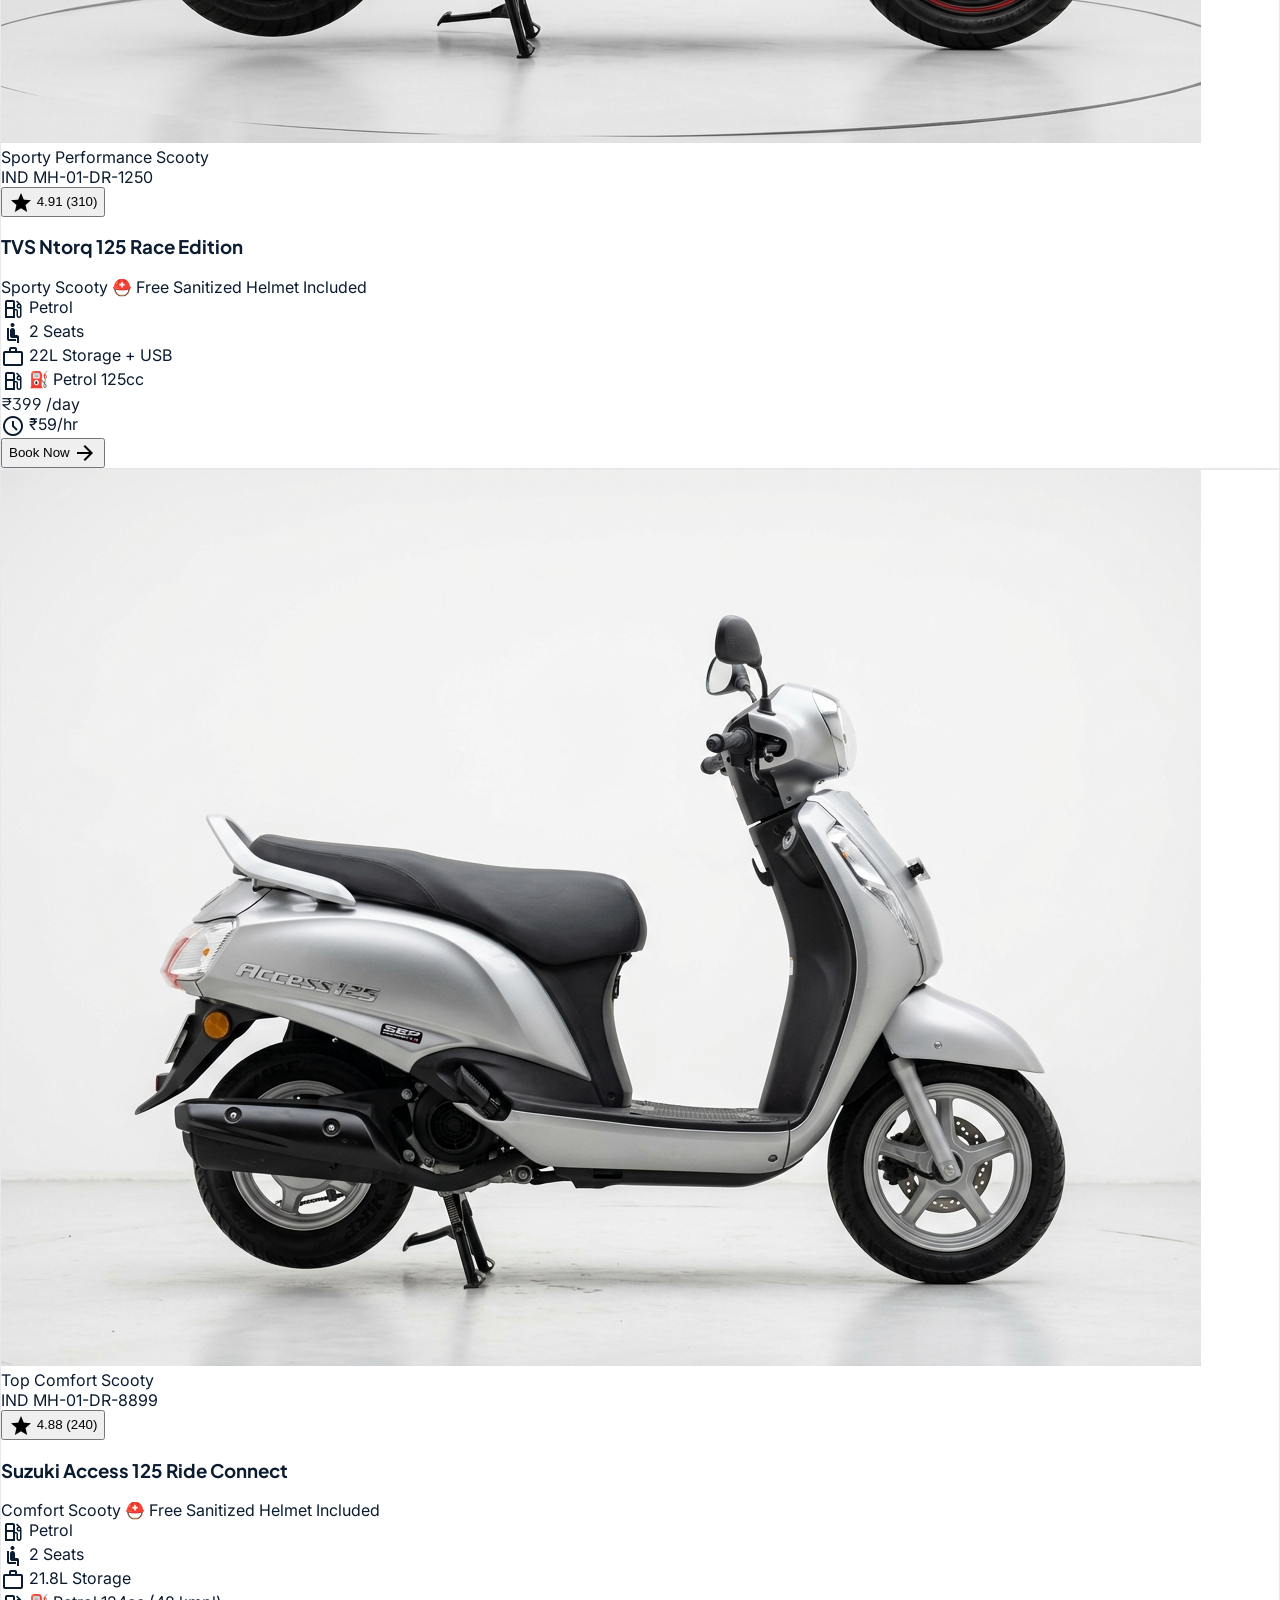
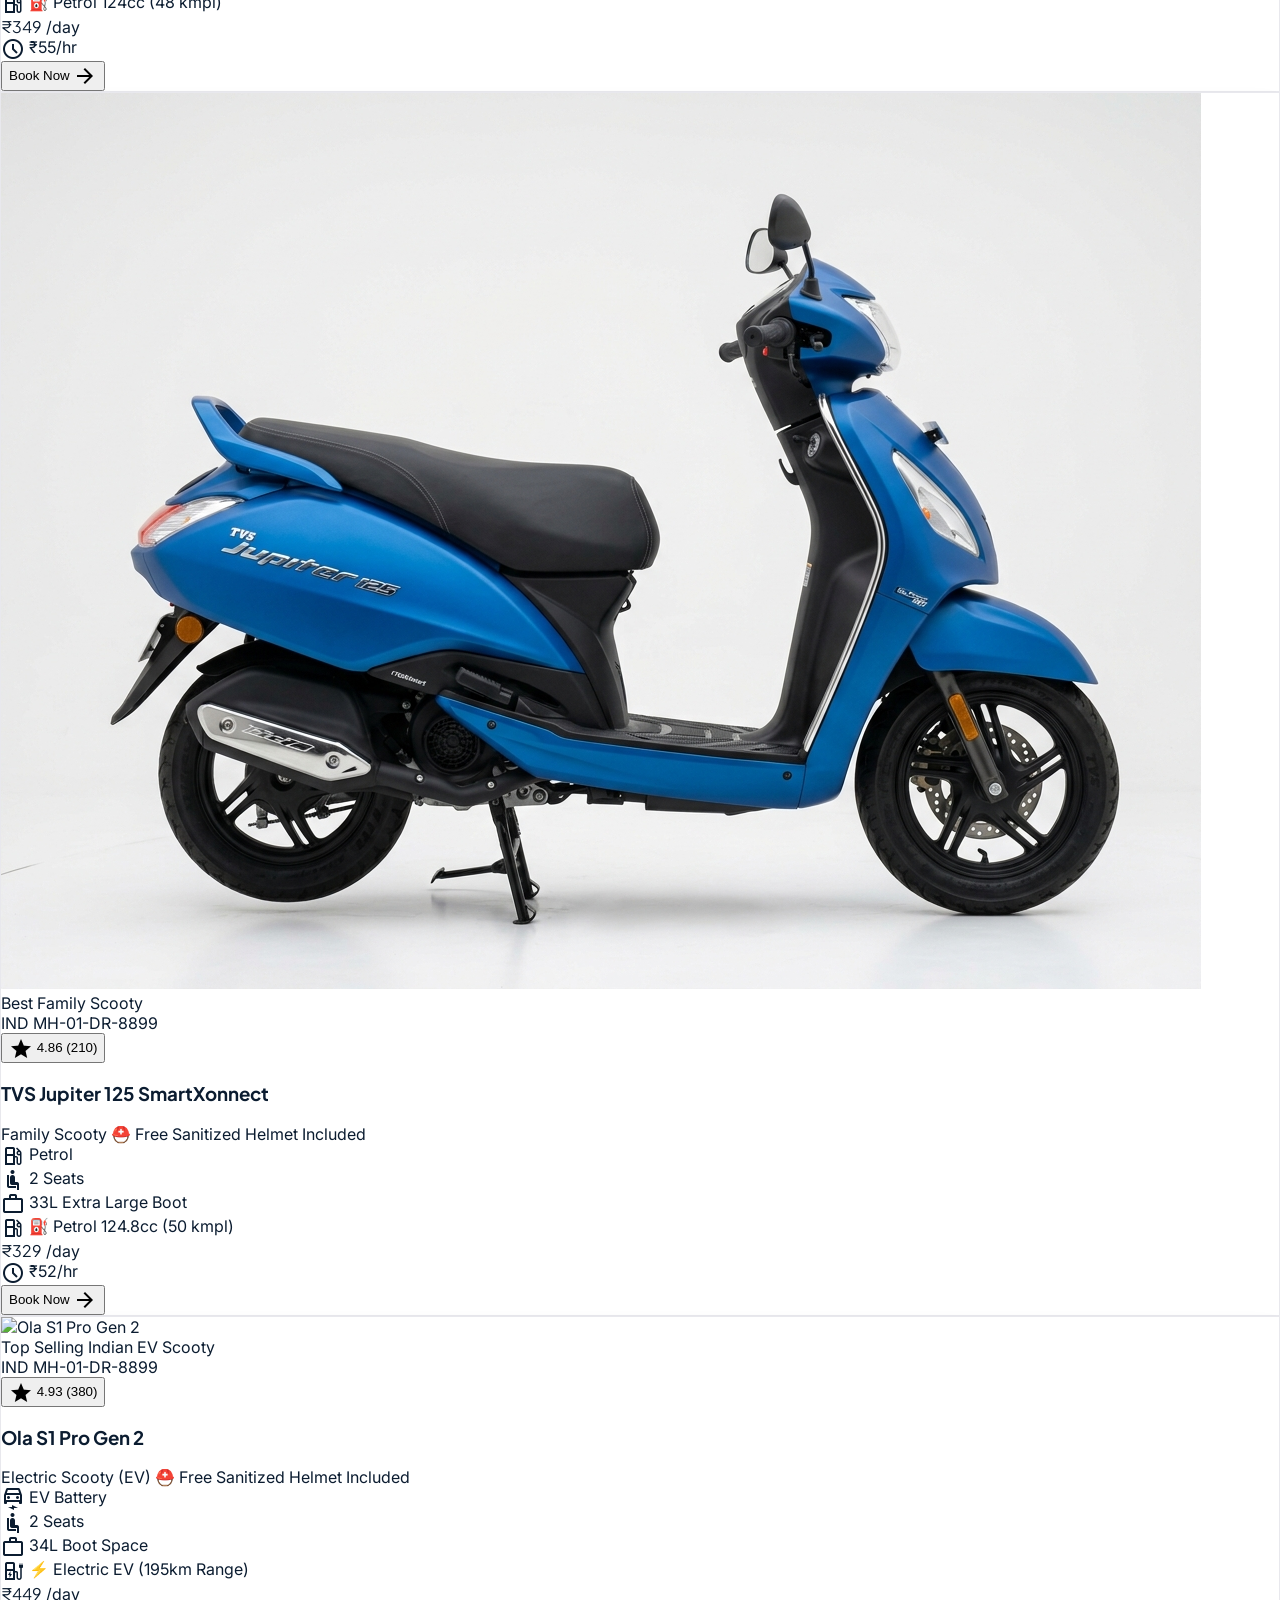
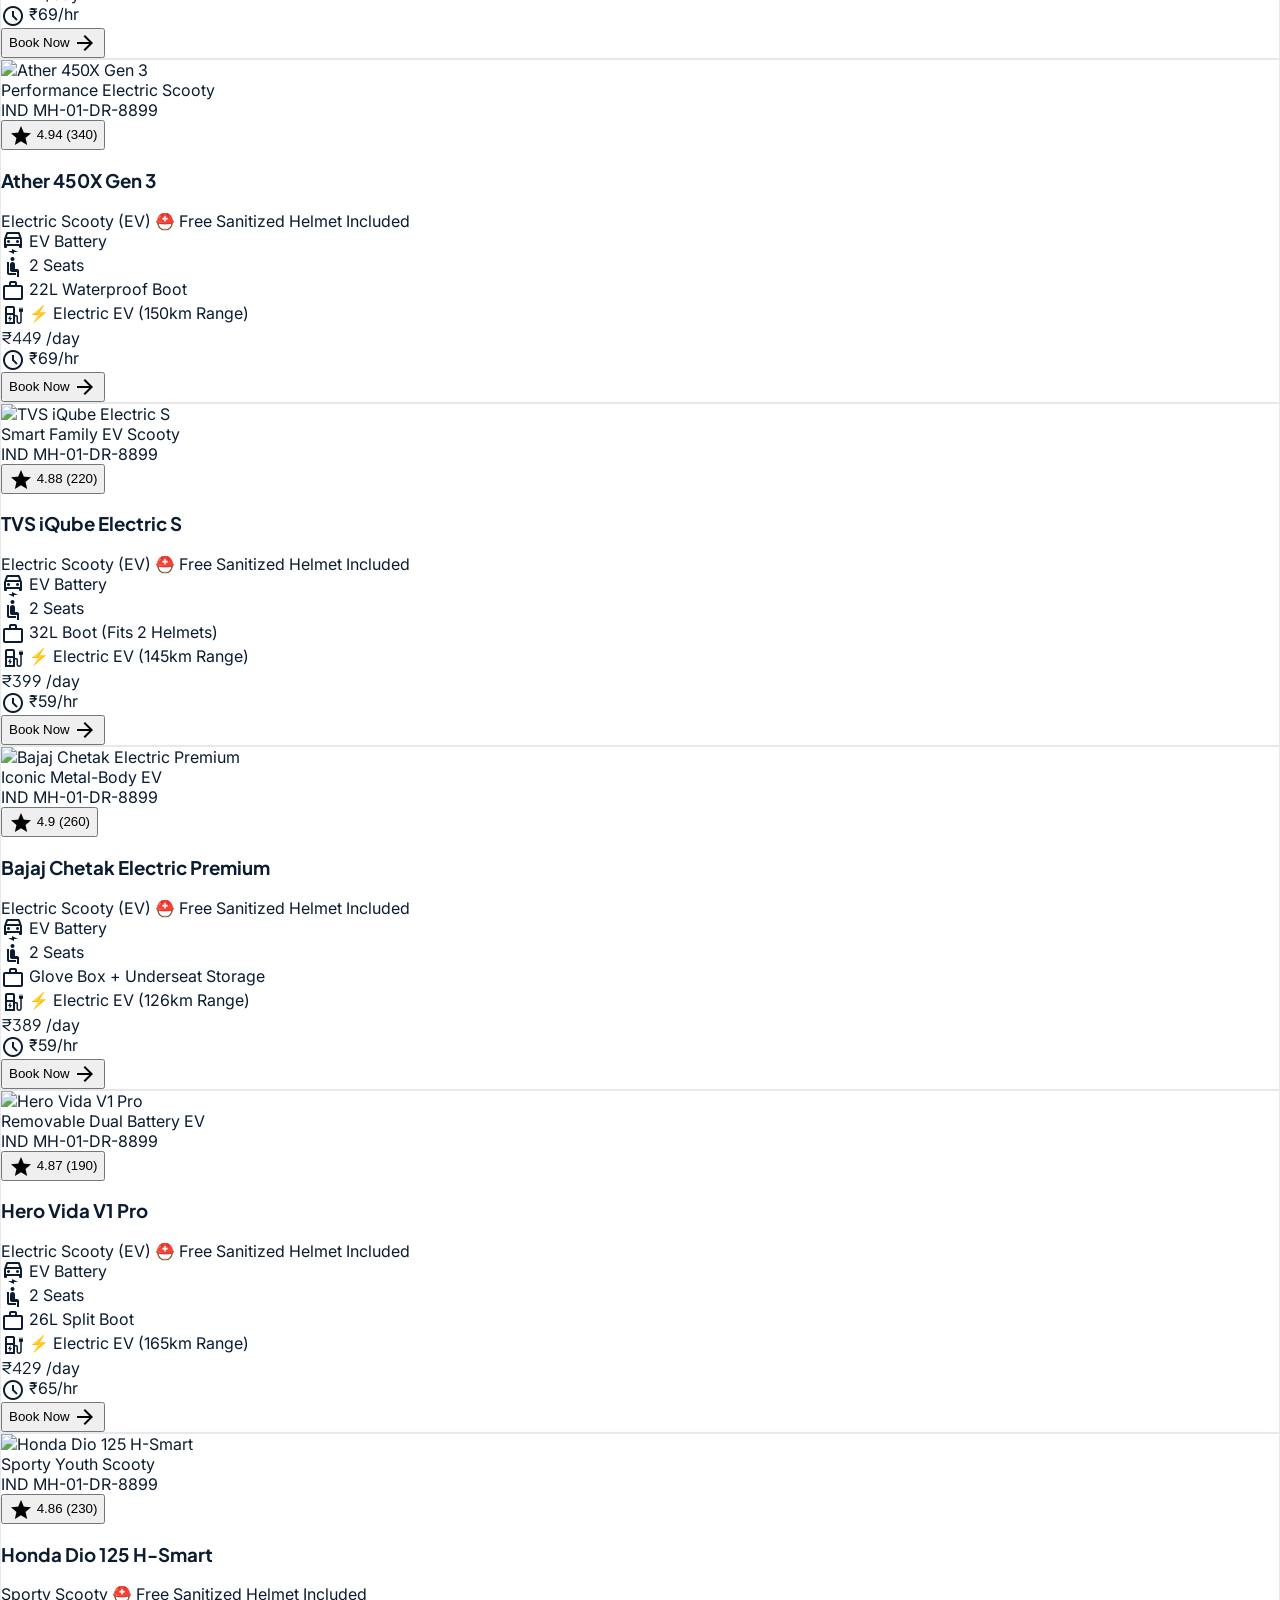
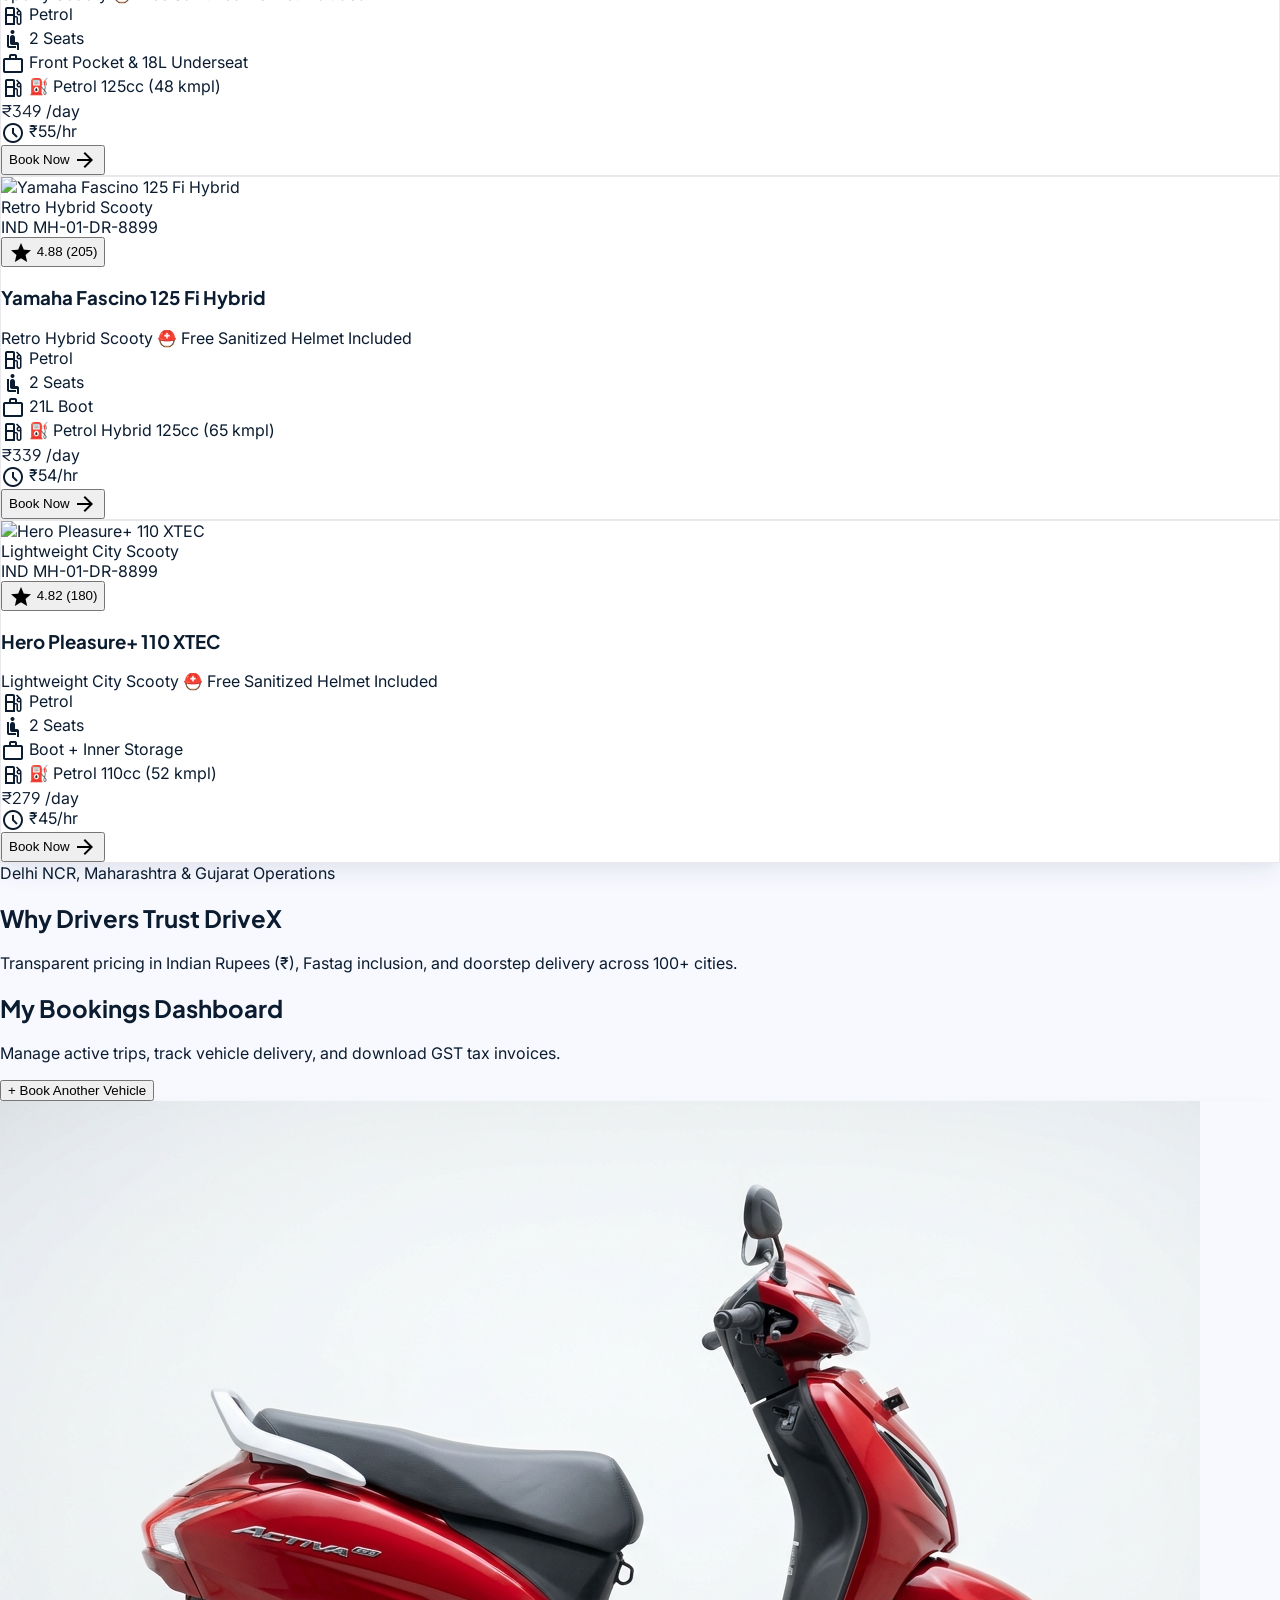
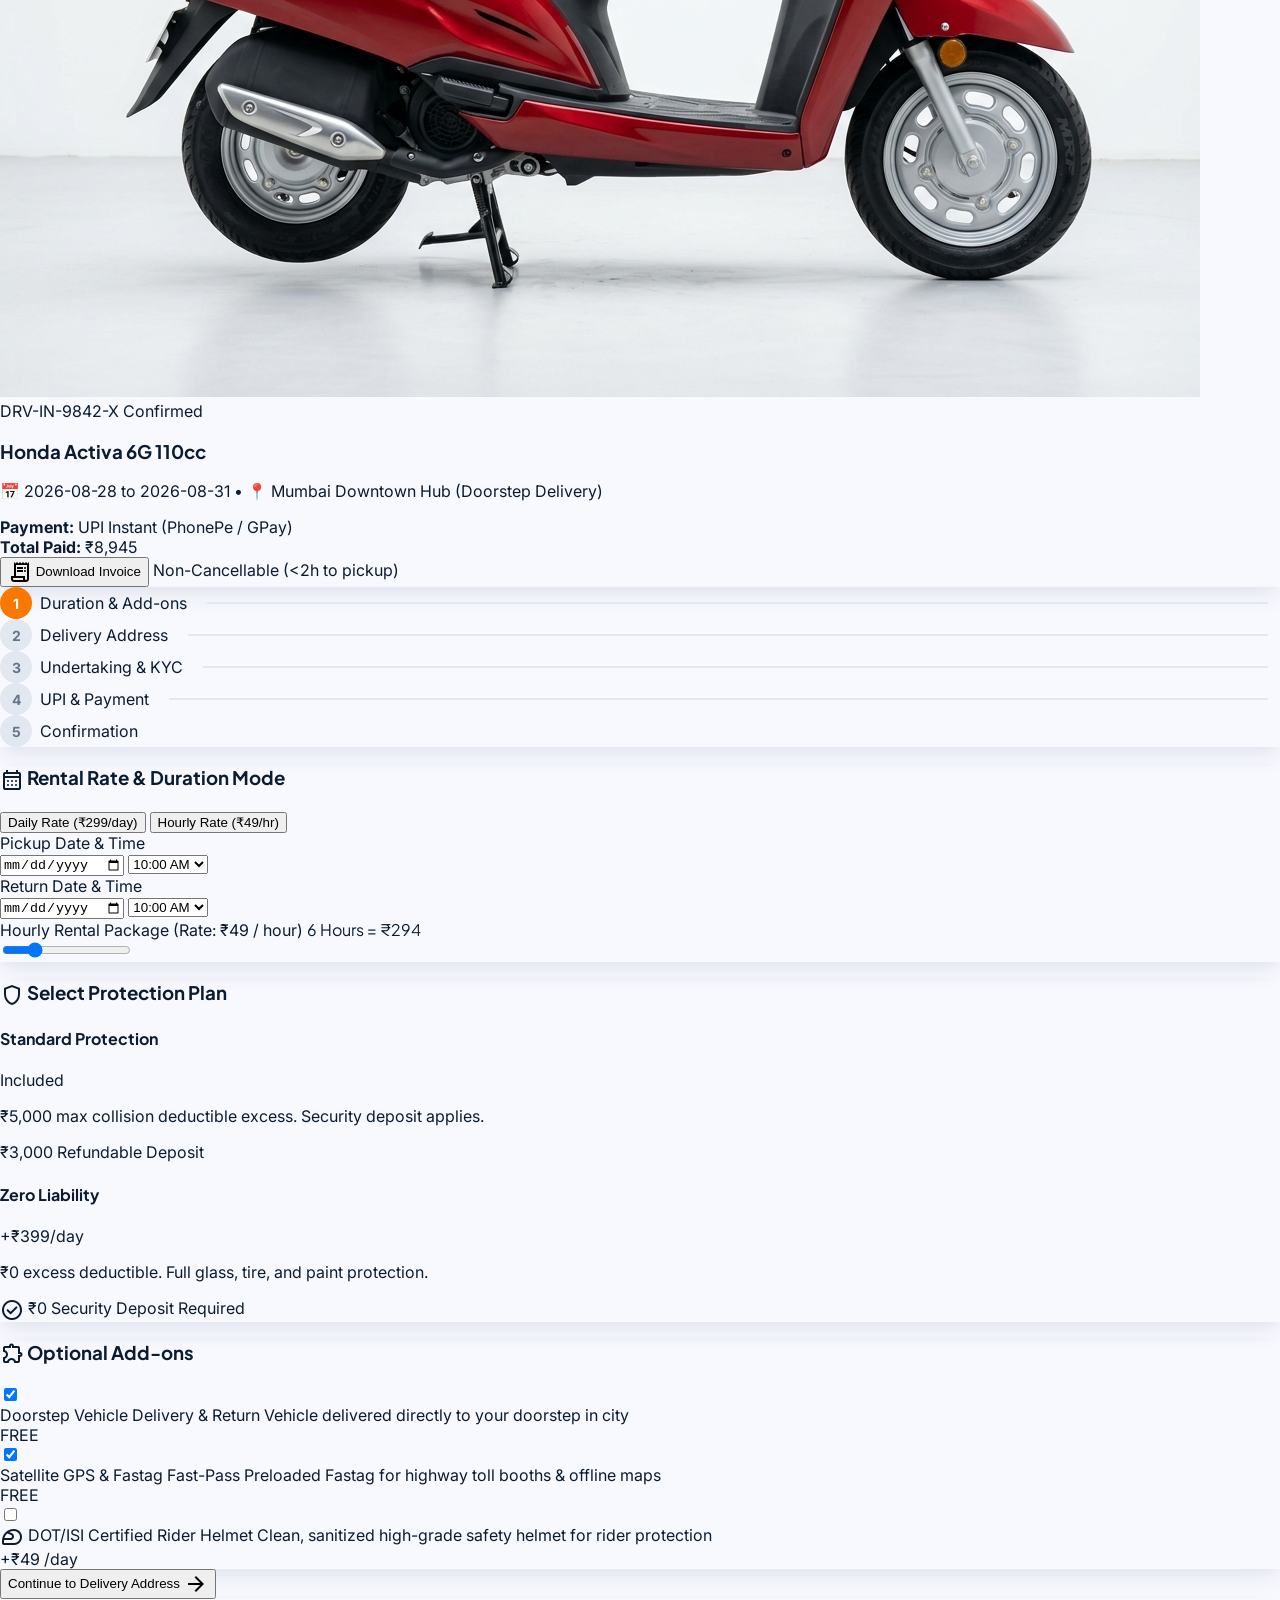
==== commit 7d79ab96: "Ho gya" ====
--- a/index.html
+++ b/index.html
@@ -125,12 +125,22 @@
         <span>My Bookings</span>
       </a>
 
-      <a href="about.html" onclick="closeHamburgerMenu()" class="nav-link flex items-center gap-3 px-3.5 py-3 rounded-xl text-sm font-semibold text-on-surface-variant hover:text-primary hover:bg-surface-container-low transition-all">
+      <a href="about.html" onclick="closeHamburgerMenu()" class="flex items-center gap-3 px-3.5 py-3 rounded-xl text-sm font-semibold text-on-surface-variant hover:text-primary hover:bg-surface-container-low transition-all">
         <span class="material-symbols-outlined text-xl text-secondary">info</span>
         <span>About Us</span>
       </a>
 
-      <a href="terms.html" onclick="closeHamburgerMenu()" class="nav-link flex items-center gap-3 px-3.5 py-3 rounded-xl text-sm font-semibold text-on-surface-variant hover:text-primary hover:bg-surface-container-low transition-all">
+      <a href="franchise.html" onclick="closeHamburgerMenu()" class="flex items-center gap-3 px-3.5 py-3 rounded-xl text-sm font-semibold text-on-surface-variant hover:text-primary hover:bg-surface-container-low transition-all">
+        <span class="material-symbols-outlined text-xl text-secondary">storefront</span>
+        <span>Own a Franchise</span>
+      </a>
+
+      <a href="faq.html" onclick="closeHamburgerMenu()" class="flex items-center gap-3 px-3.5 py-3 rounded-xl text-sm font-semibold text-on-surface-variant hover:text-primary hover:bg-surface-container-low transition-all">
+        <span class="material-symbols-outlined text-xl text-secondary">help_outline</span>
+        <span>FAQs</span>
+      </a>
+
+      <a href="terms.html" onclick="closeHamburgerMenu()" class="flex items-center gap-3 px-3.5 py-3 rounded-xl text-sm font-semibold text-on-surface-variant hover:text-primary hover:bg-surface-container-low transition-all">
         <span class="material-symbols-outlined text-xl text-secondary">gavel</span>
         <span>Terms &amp; Conditions</span>
       </a>
@@ -173,6 +183,63 @@
             </div>
             <span class="text-[9px] font-black text-secondary tracking-widest uppercase block mt-1">RENT. RIDE. REPEAT.</span>
           </div>
+        </a>
+      </div>
+
+      <!-- Top Middle: Rent Plans, Own a Franchise & FAQs -->
+      <div class="hidden md:flex items-center gap-1 lg:gap-2 text-xs font-bold text-primary">
+        <!-- Rent Plans Dropdown -->
+        <div class="relative group">
+          <button class="flex items-center gap-1.5 px-3 py-2 rounded-xl text-primary hover:text-secondary hover:bg-surface-container-low transition-all font-extrabold cursor-pointer">
+            <span class="material-symbols-outlined text-secondary text-lg">two_wheeler</span>
+            <span>Rent Plans</span>
+            <span class="material-symbols-outlined text-xs text-gray-400 group-hover:rotate-180 transition-transform">keyboard_arrow_down</span>
+          </button>
+
+          <!-- Dropdown Menu -->
+          <div class="absolute left-0 top-full mt-1 w-56 bg-white border border-outline-variant/60 rounded-2xl shadow-xl opacity-0 invisible group-hover:opacity-100 group-hover:visible transition-all duration-200 z-50 p-2 space-y-1">
+            <a href="#" onclick="navigateTo('fleet')" class="flex items-center gap-2.5 px-3 py-2 rounded-xl hover:bg-surface-container-low text-primary transition-colors">
+              <span class="material-symbols-outlined text-secondary text-base">moped</span>
+              <div>
+                <span class="block text-xs font-bold">Scooties &amp; Commuters</span>
+                <span class="block text-[10px] text-gray-500 font-normal">From ₹289 / day</span>
+              </div>
+            </a>
+            <a href="#" onclick="navigateTo('fleet')" class="flex items-center gap-2.5 px-3 py-2 rounded-xl hover:bg-surface-container-low text-primary transition-colors">
+              <span class="material-symbols-outlined text-secondary text-base">two_wheeler</span>
+              <div>
+                <span class="block text-xs font-bold">Bikes &amp; Motorcycles</span>
+                <span class="block text-[10px] text-gray-500 font-normal">From ₹349 / day</span>
+              </div>
+            </a>
+            <a href="#" onclick="navigateTo('fleet')" class="flex items-center gap-2.5 px-3 py-2 rounded-xl hover:bg-surface-container-low text-primary transition-colors">
+              <span class="material-symbols-outlined text-secondary text-base">directions_car</span>
+              <div>
+                <span class="block text-xs font-bold">Hatchbacks &amp; SUVs</span>
+                <span class="block text-[10px] text-gray-500 font-normal">From ₹1,149 / day</span>
+              </div>
+            </a>
+            <a href="#" onclick="navigateTo('fleet')" class="flex items-center gap-2.5 px-3 py-2 rounded-xl hover:bg-surface-container-low text-primary transition-colors">
+              <span class="material-symbols-outlined text-secondary text-base">ev_station</span>
+              <div>
+                <span class="block text-xs font-bold">Electric Vehicles (EVs)</span>
+                <span class="block text-[10px] text-gray-500 font-normal">Eco &amp; Zero Fuel</span>
+              </div>
+            </a>
+          </div>
+        </div>
+
+        <!-- Own a Franchise -->
+        <a href="franchise.html" class="flex items-center gap-1.5 px-3 py-2 rounded-xl text-primary hover:text-secondary hover:bg-surface-container-low transition-all font-extrabold group">
+          <span class="material-symbols-outlined text-secondary text-lg group-hover:scale-110 transition-transform">storefront</span>
+          <span>Own a Franchise</span>
+          <span class="bg-secondary/15 text-secondary text-[9px] font-extrabold px-1.5 py-0.5 rounded-md uppercase tracking-wider">Partner</span>
+        </a>
+
+        <!-- FAQs -->
+        <a href="faq.html" class="flex items-center gap-1.5 px-3 py-2 rounded-xl text-primary hover:text-secondary hover:bg-surface-container-low transition-all font-extrabold">
+          <span class="material-symbols-outlined text-secondary text-lg">help_outline</span>
+          <span>FAQs</span>
         </a>
       </div>
 
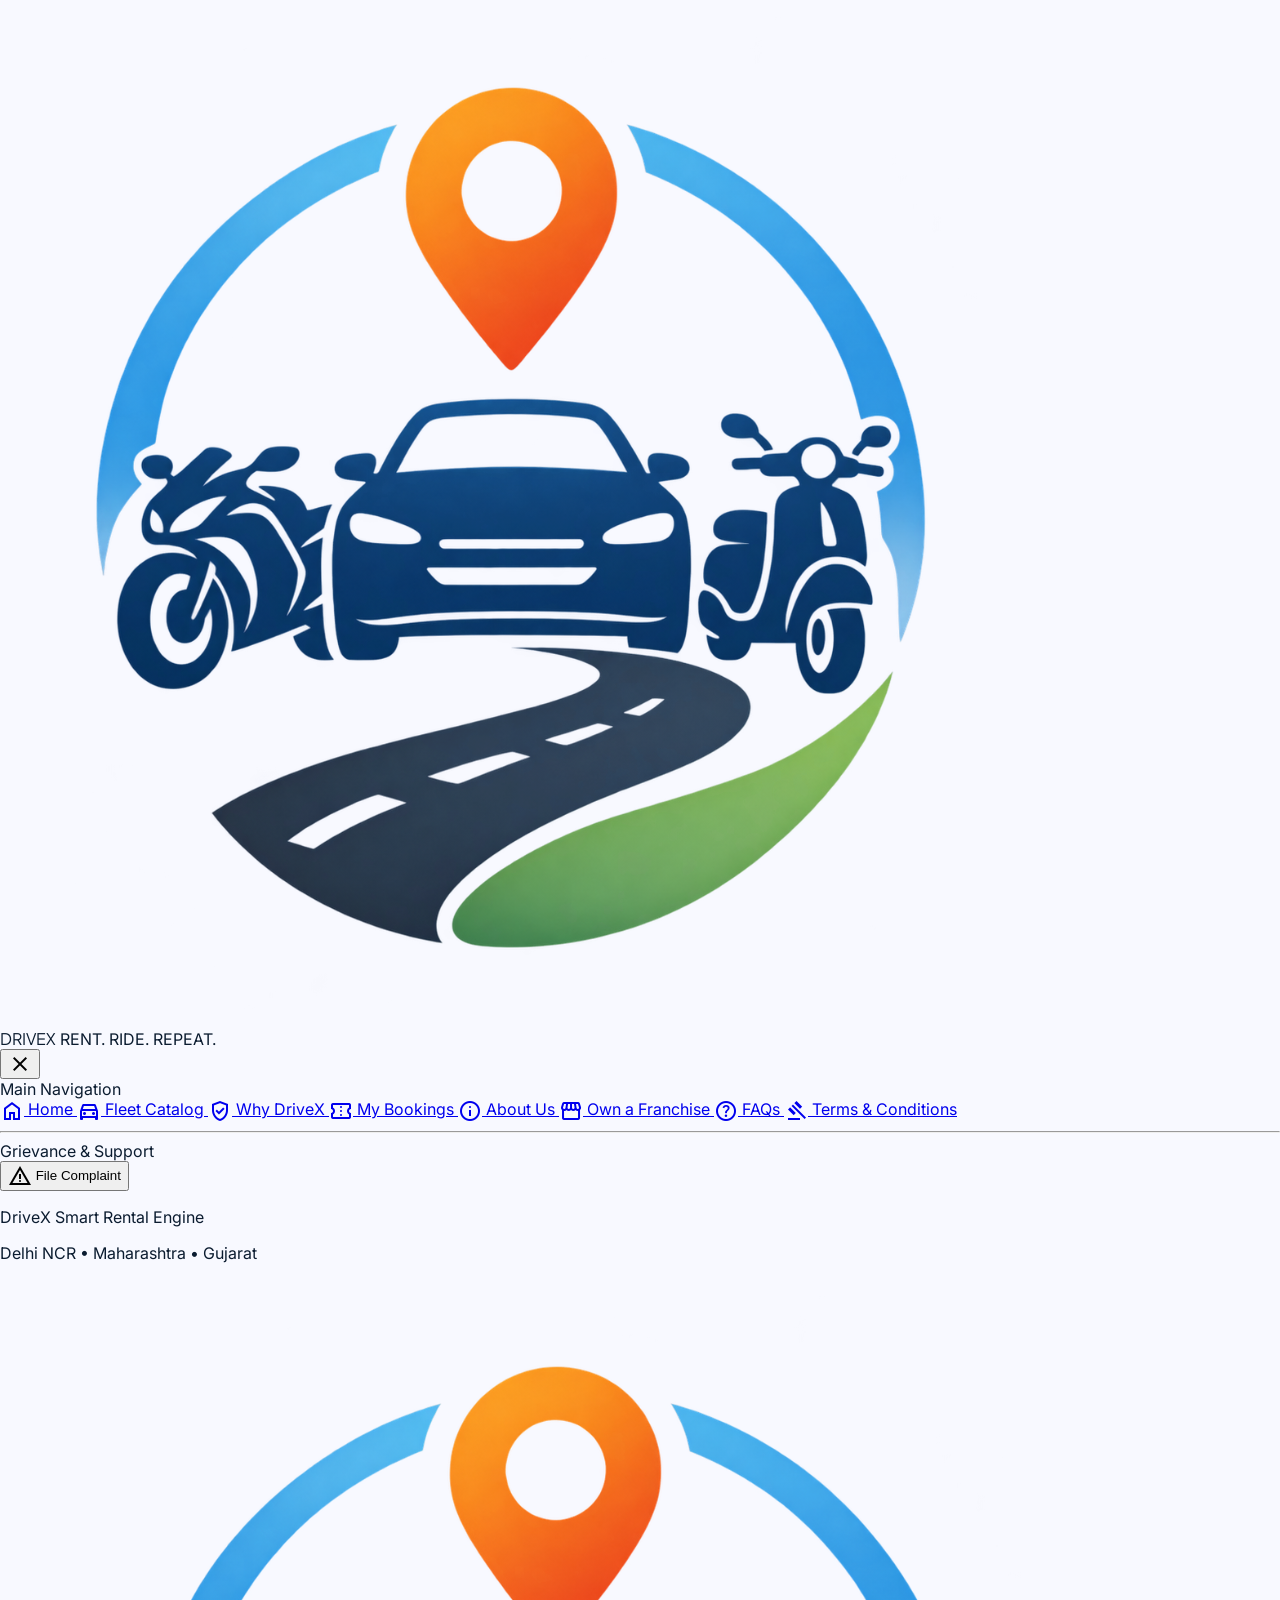
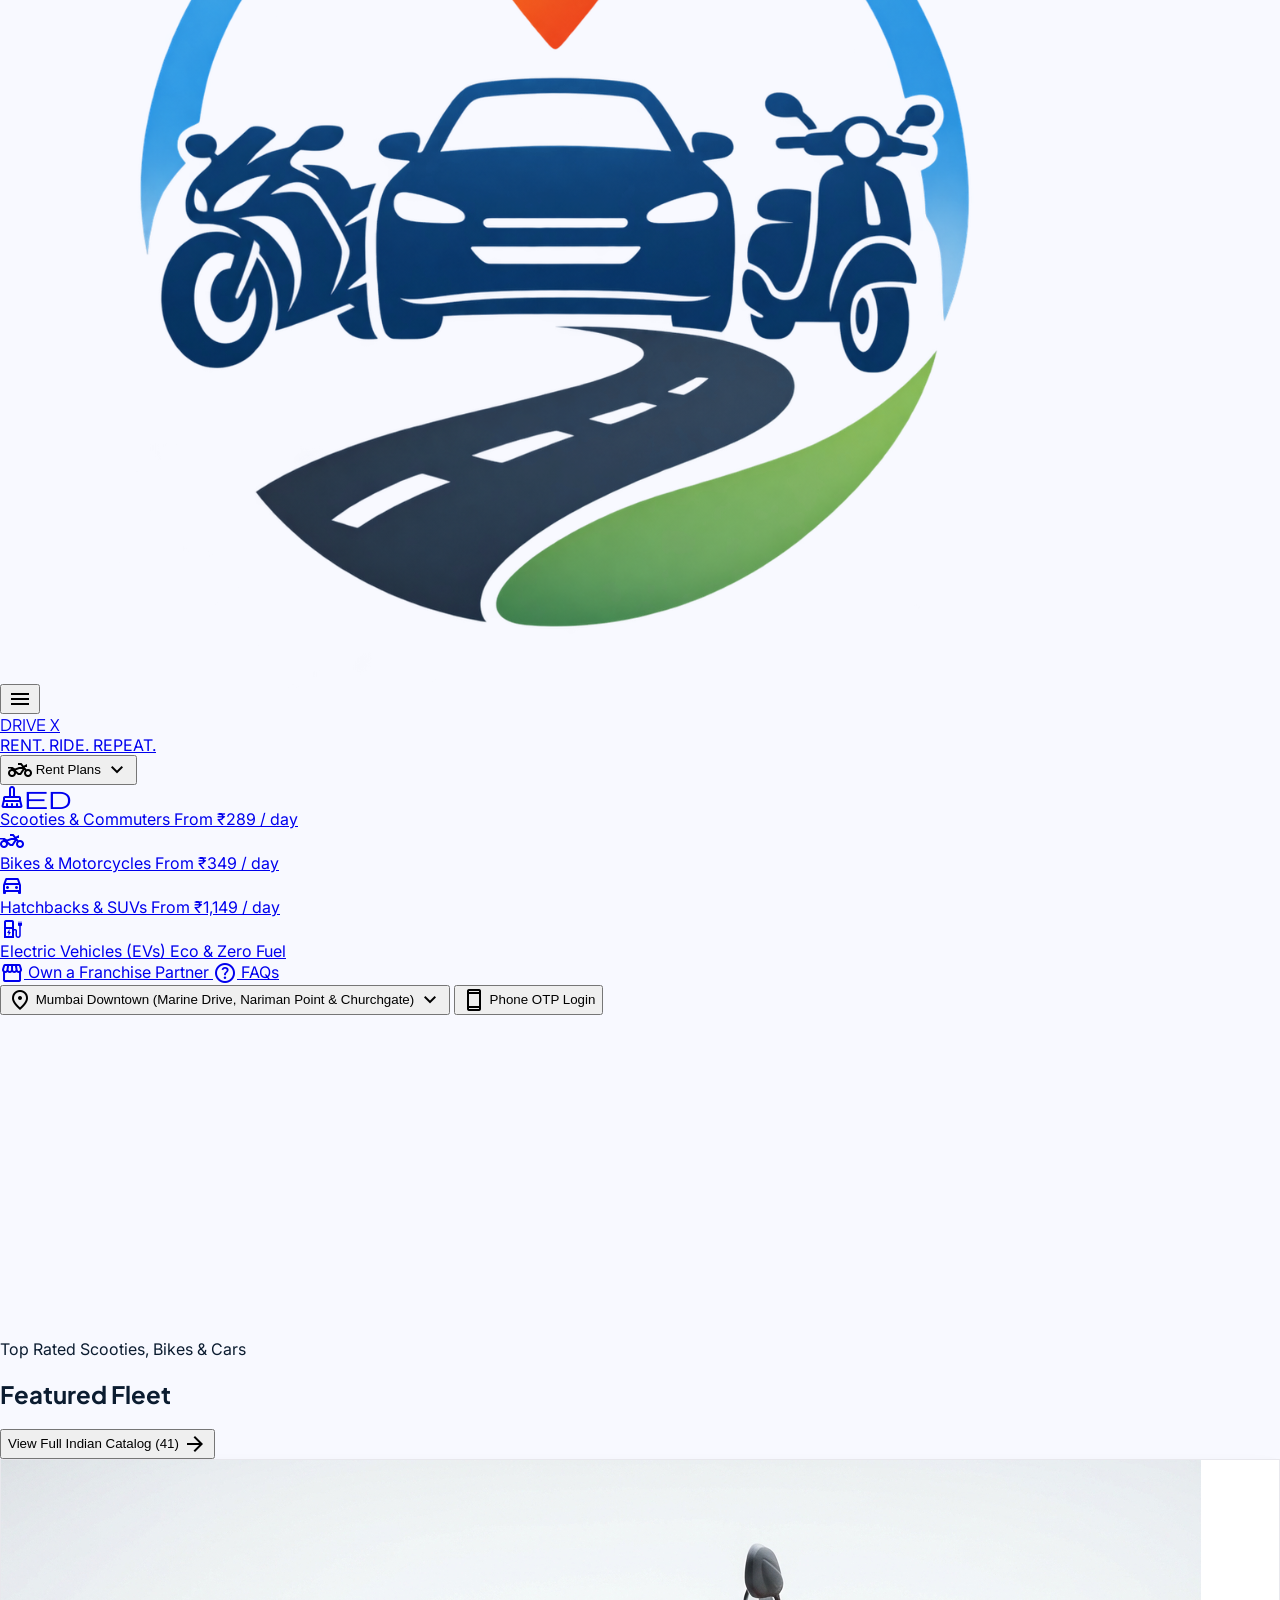
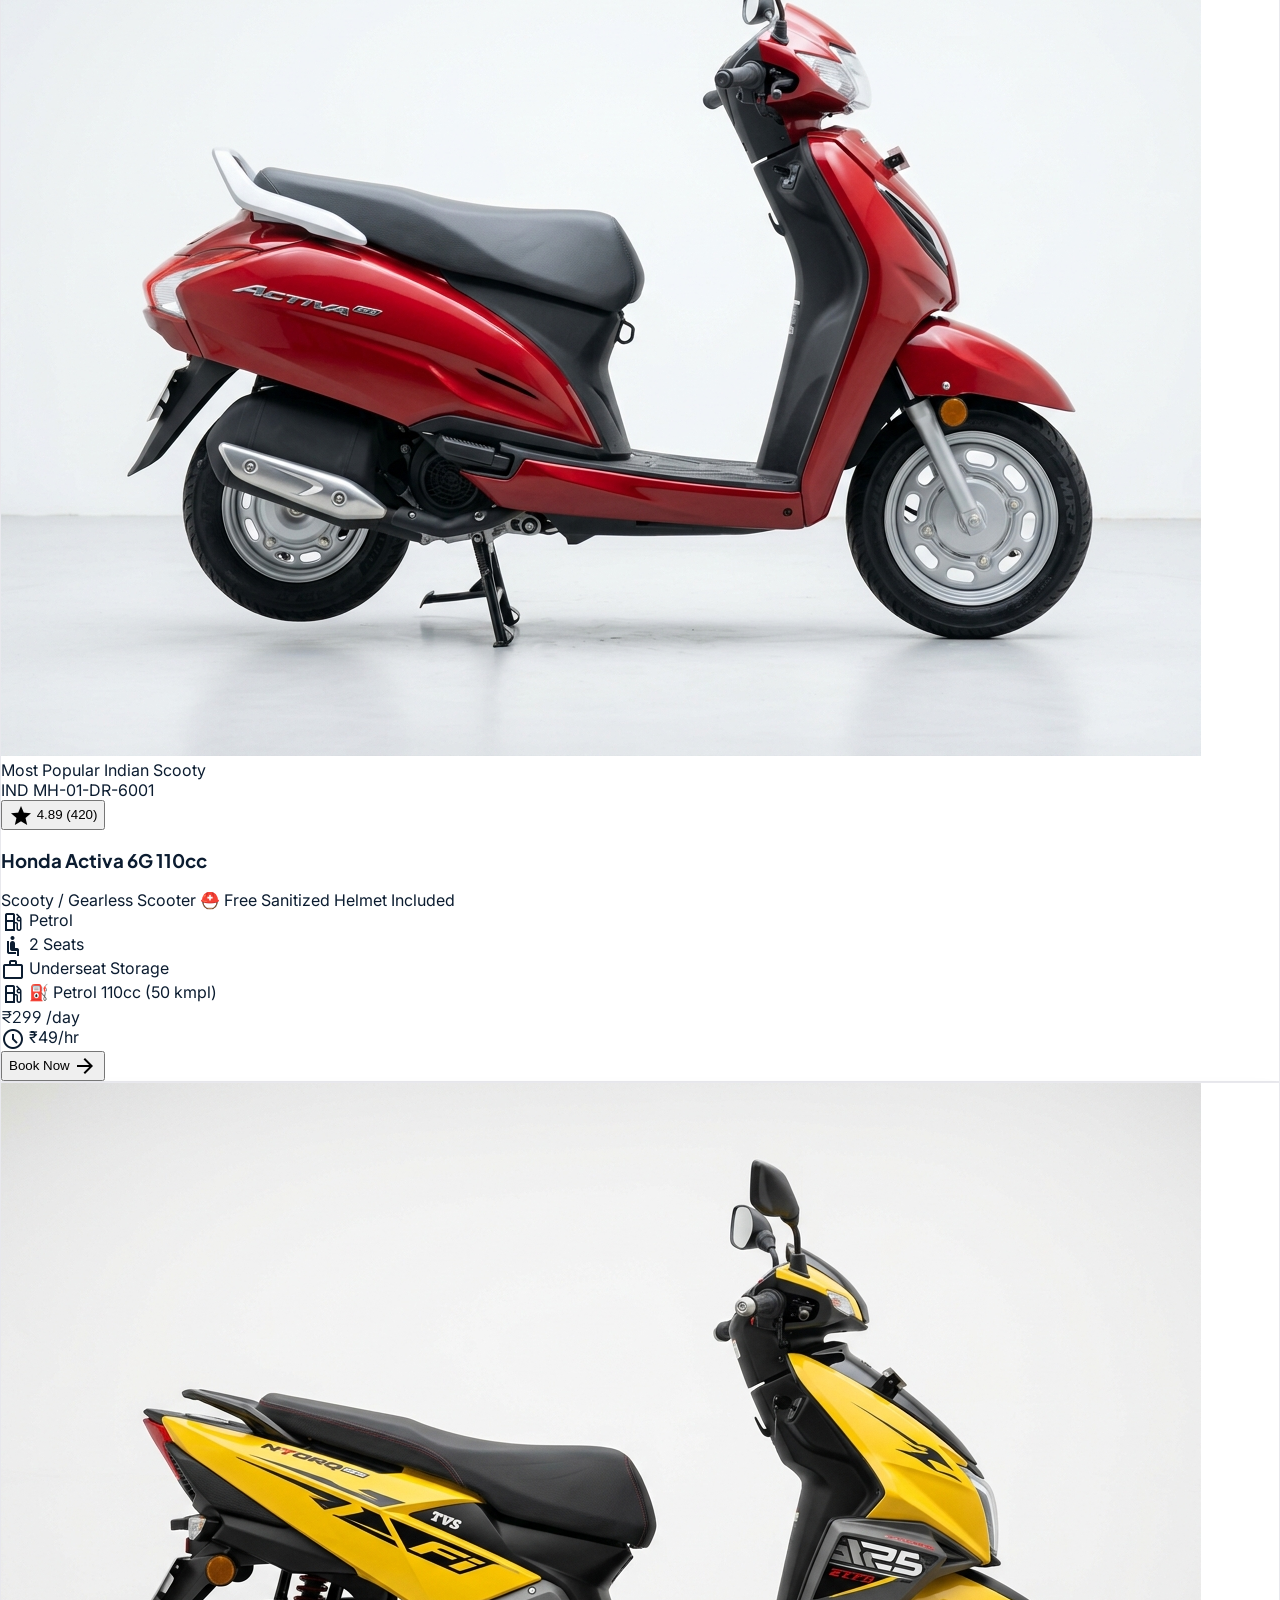
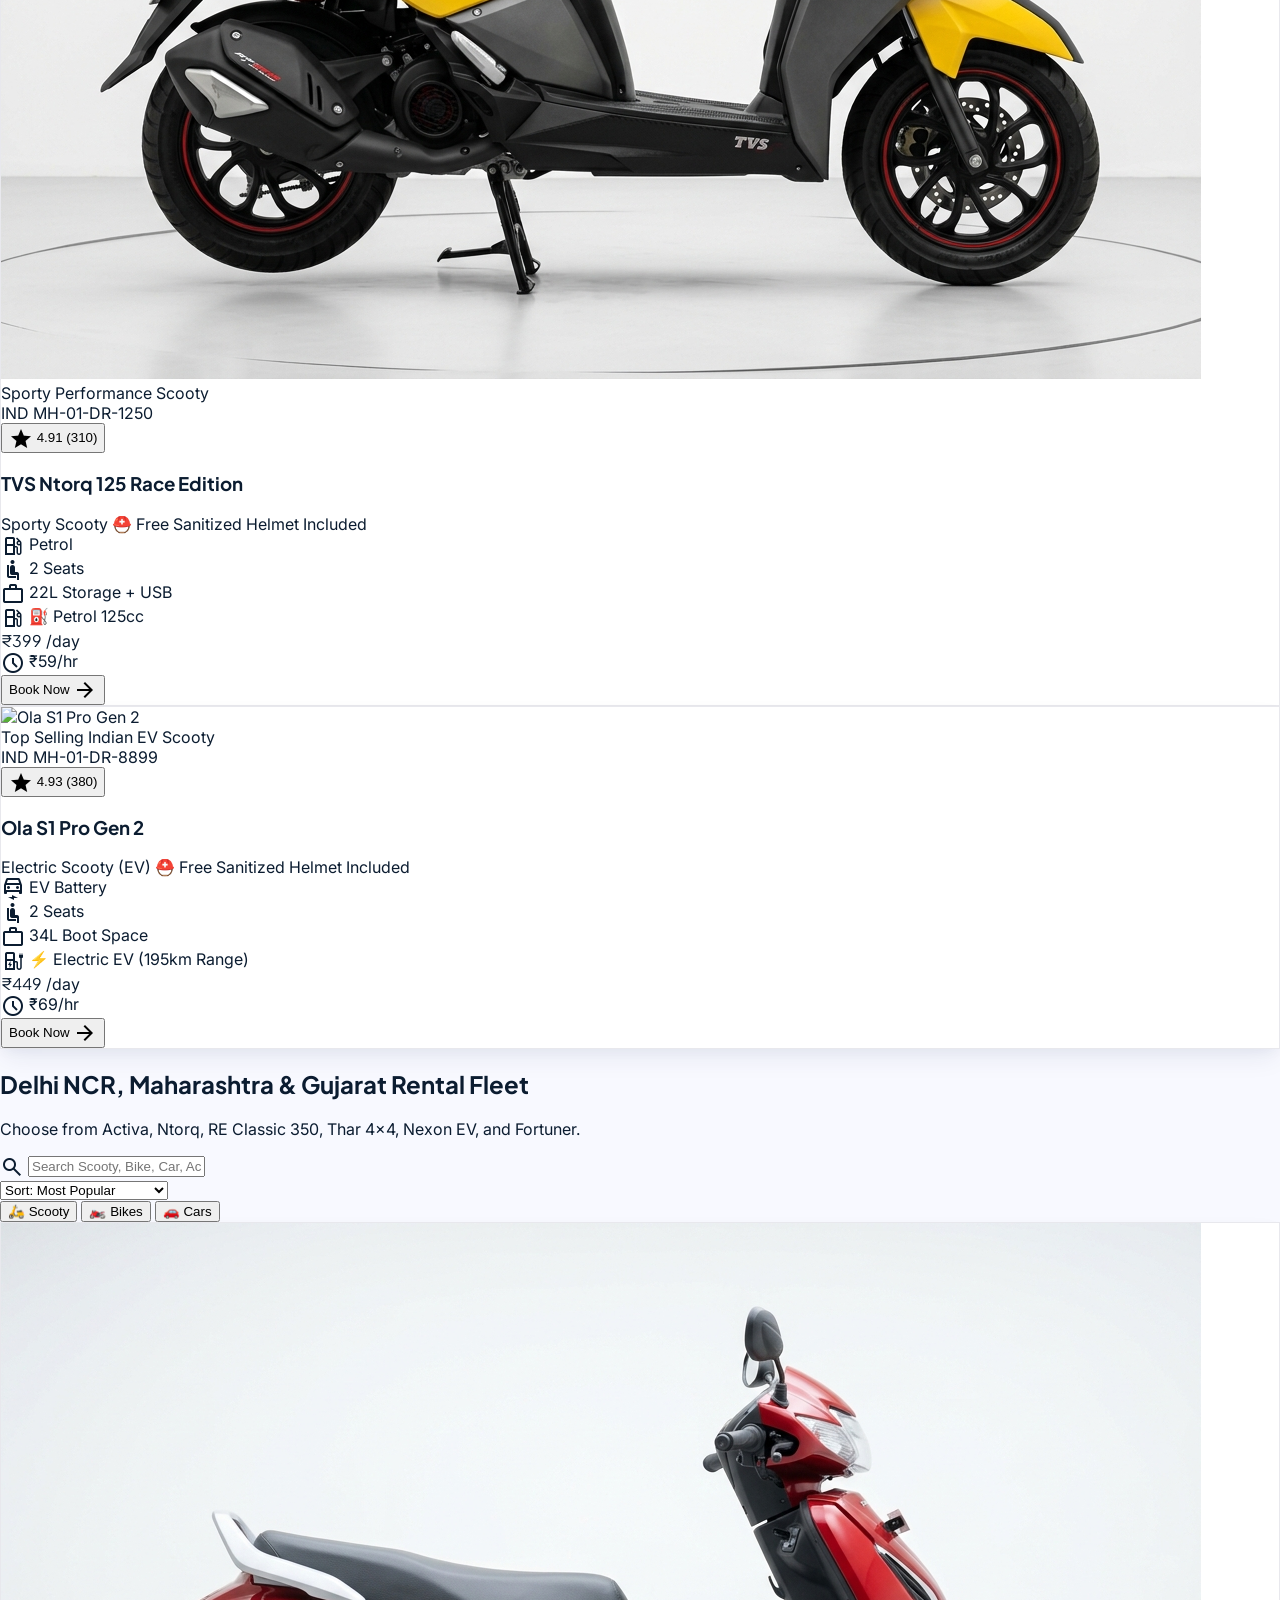
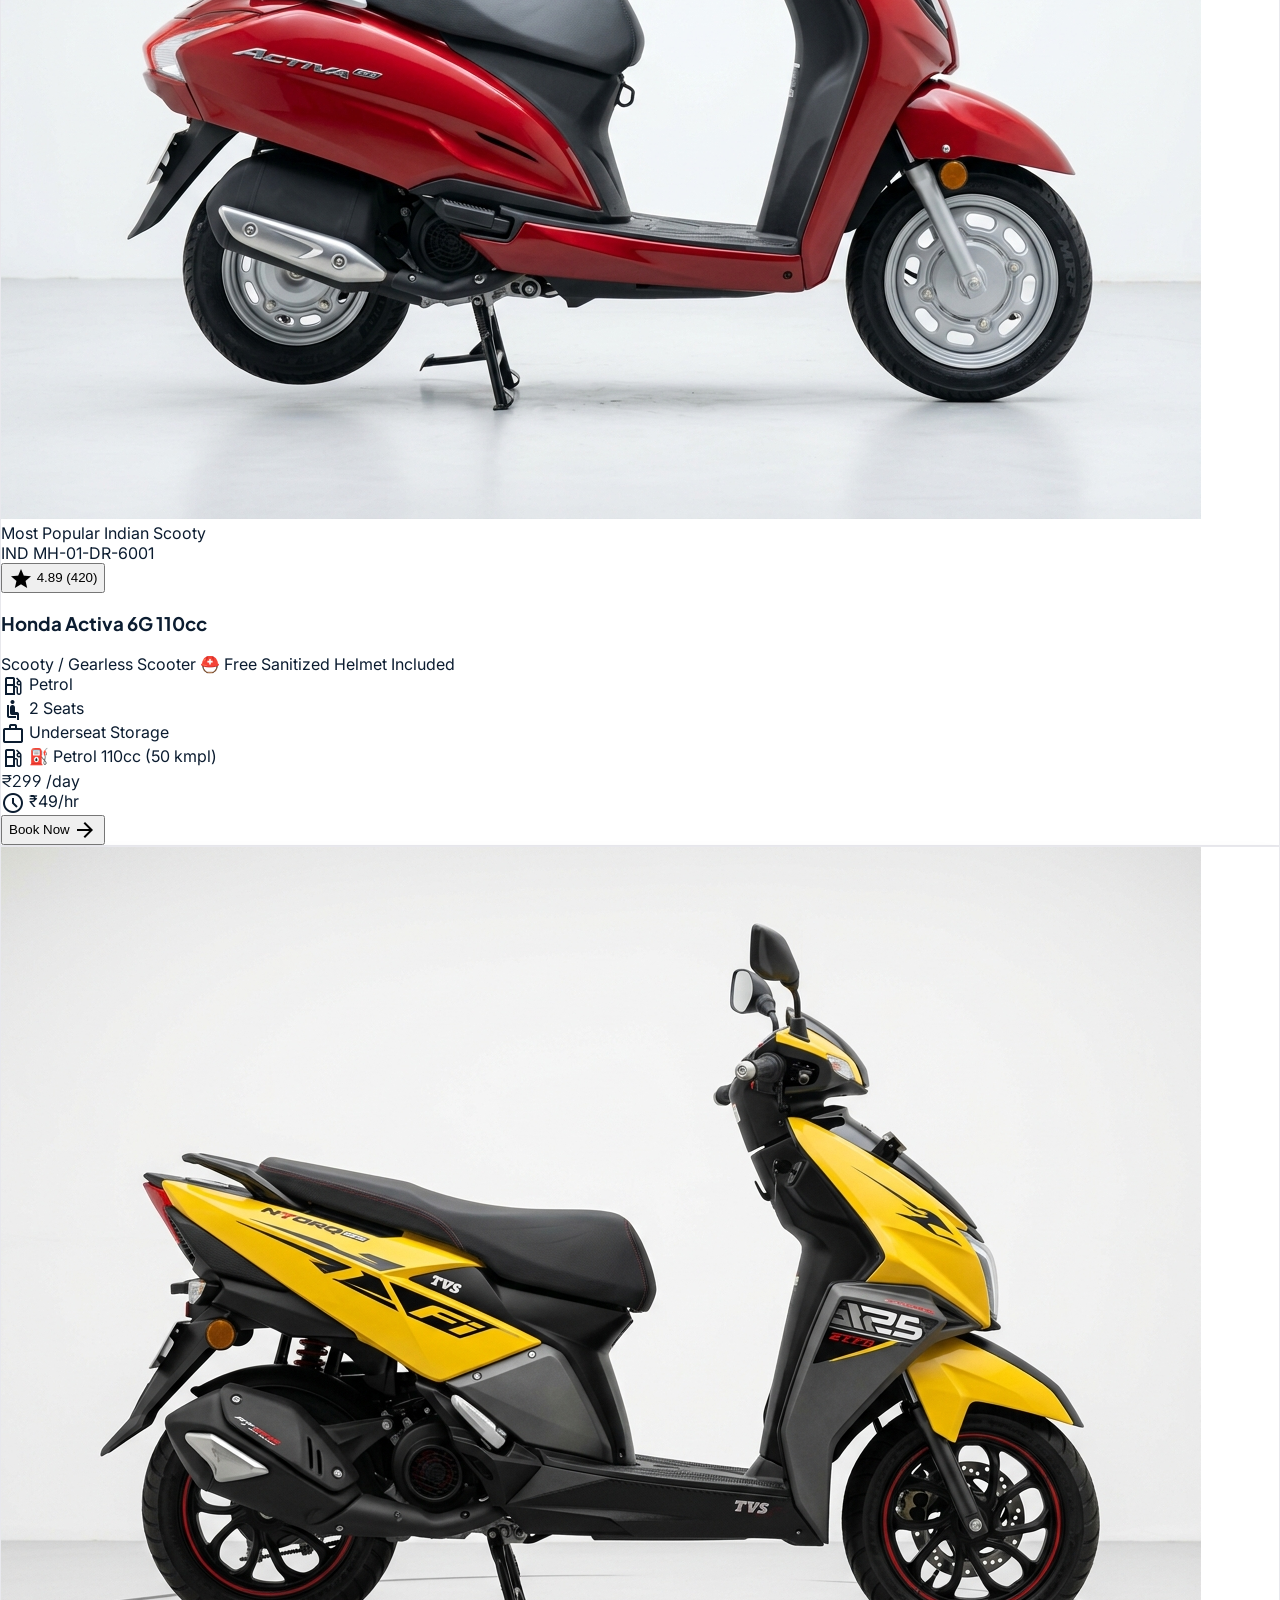
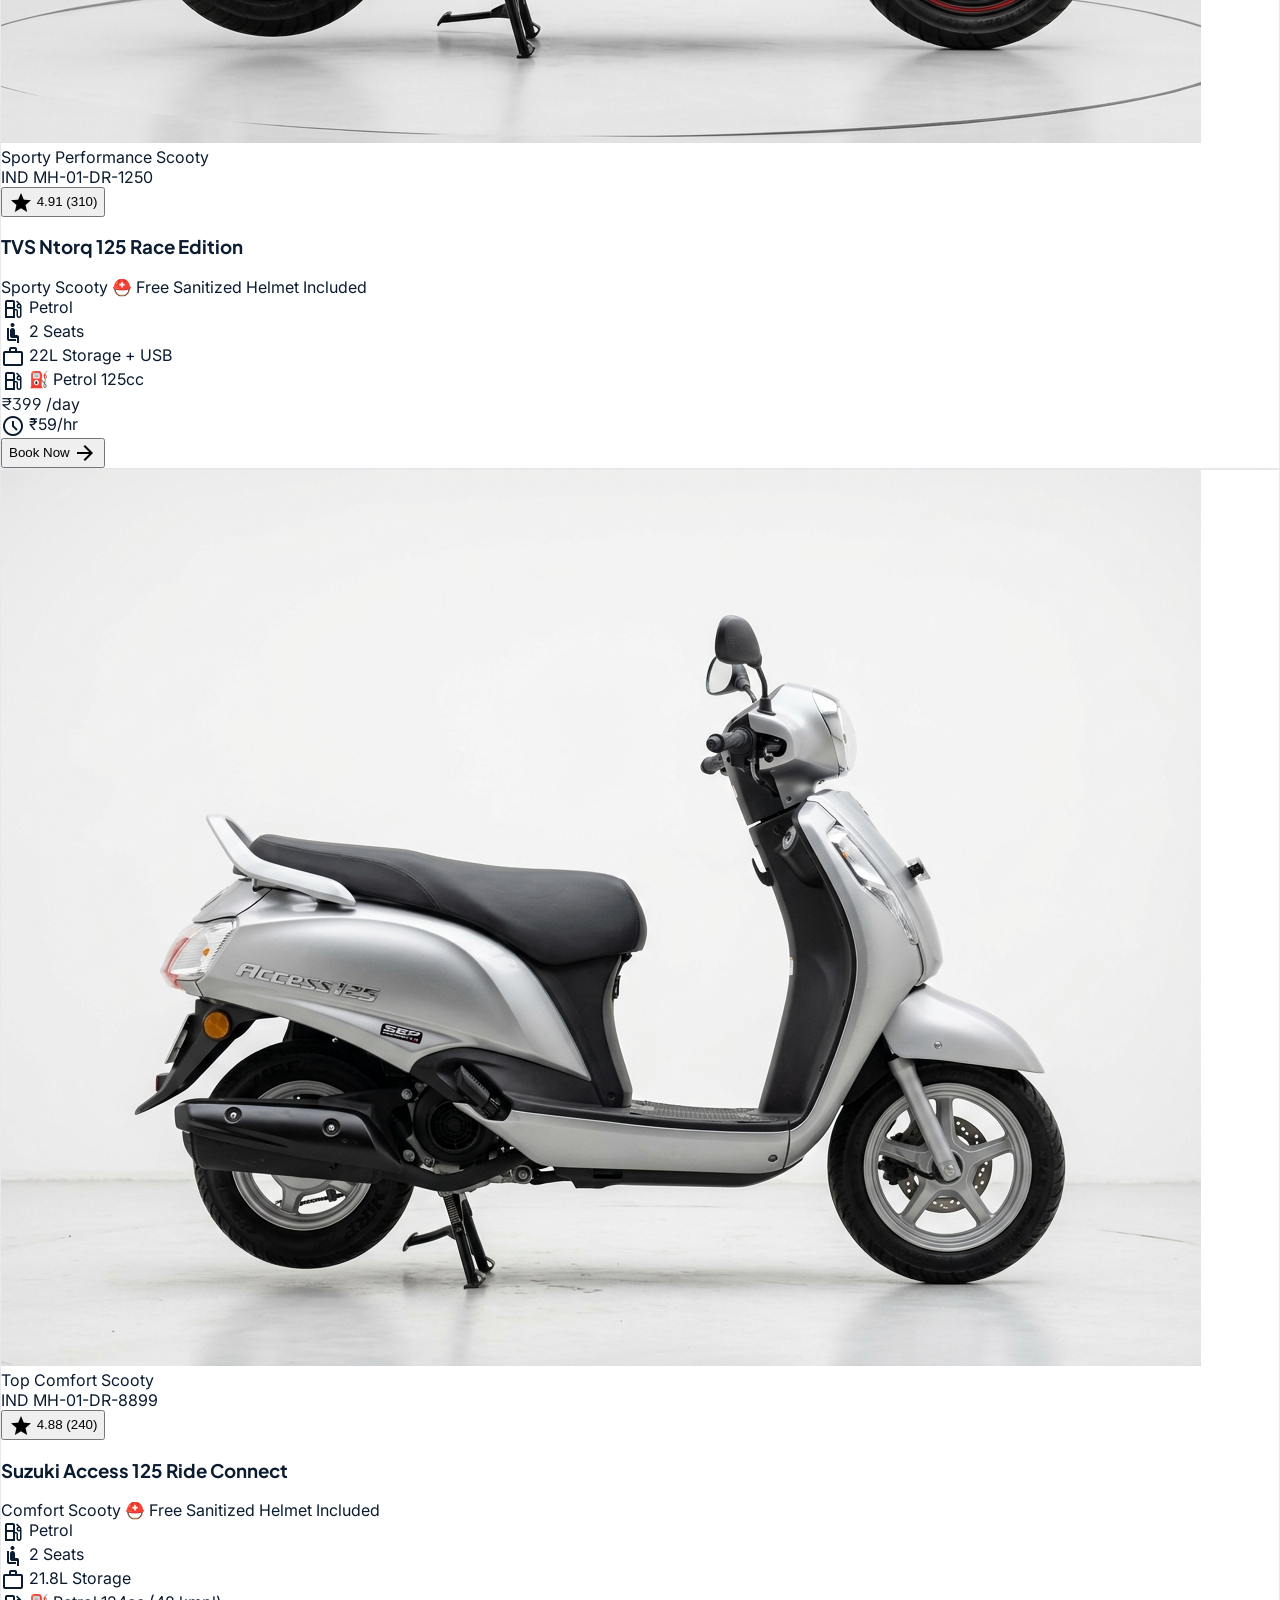
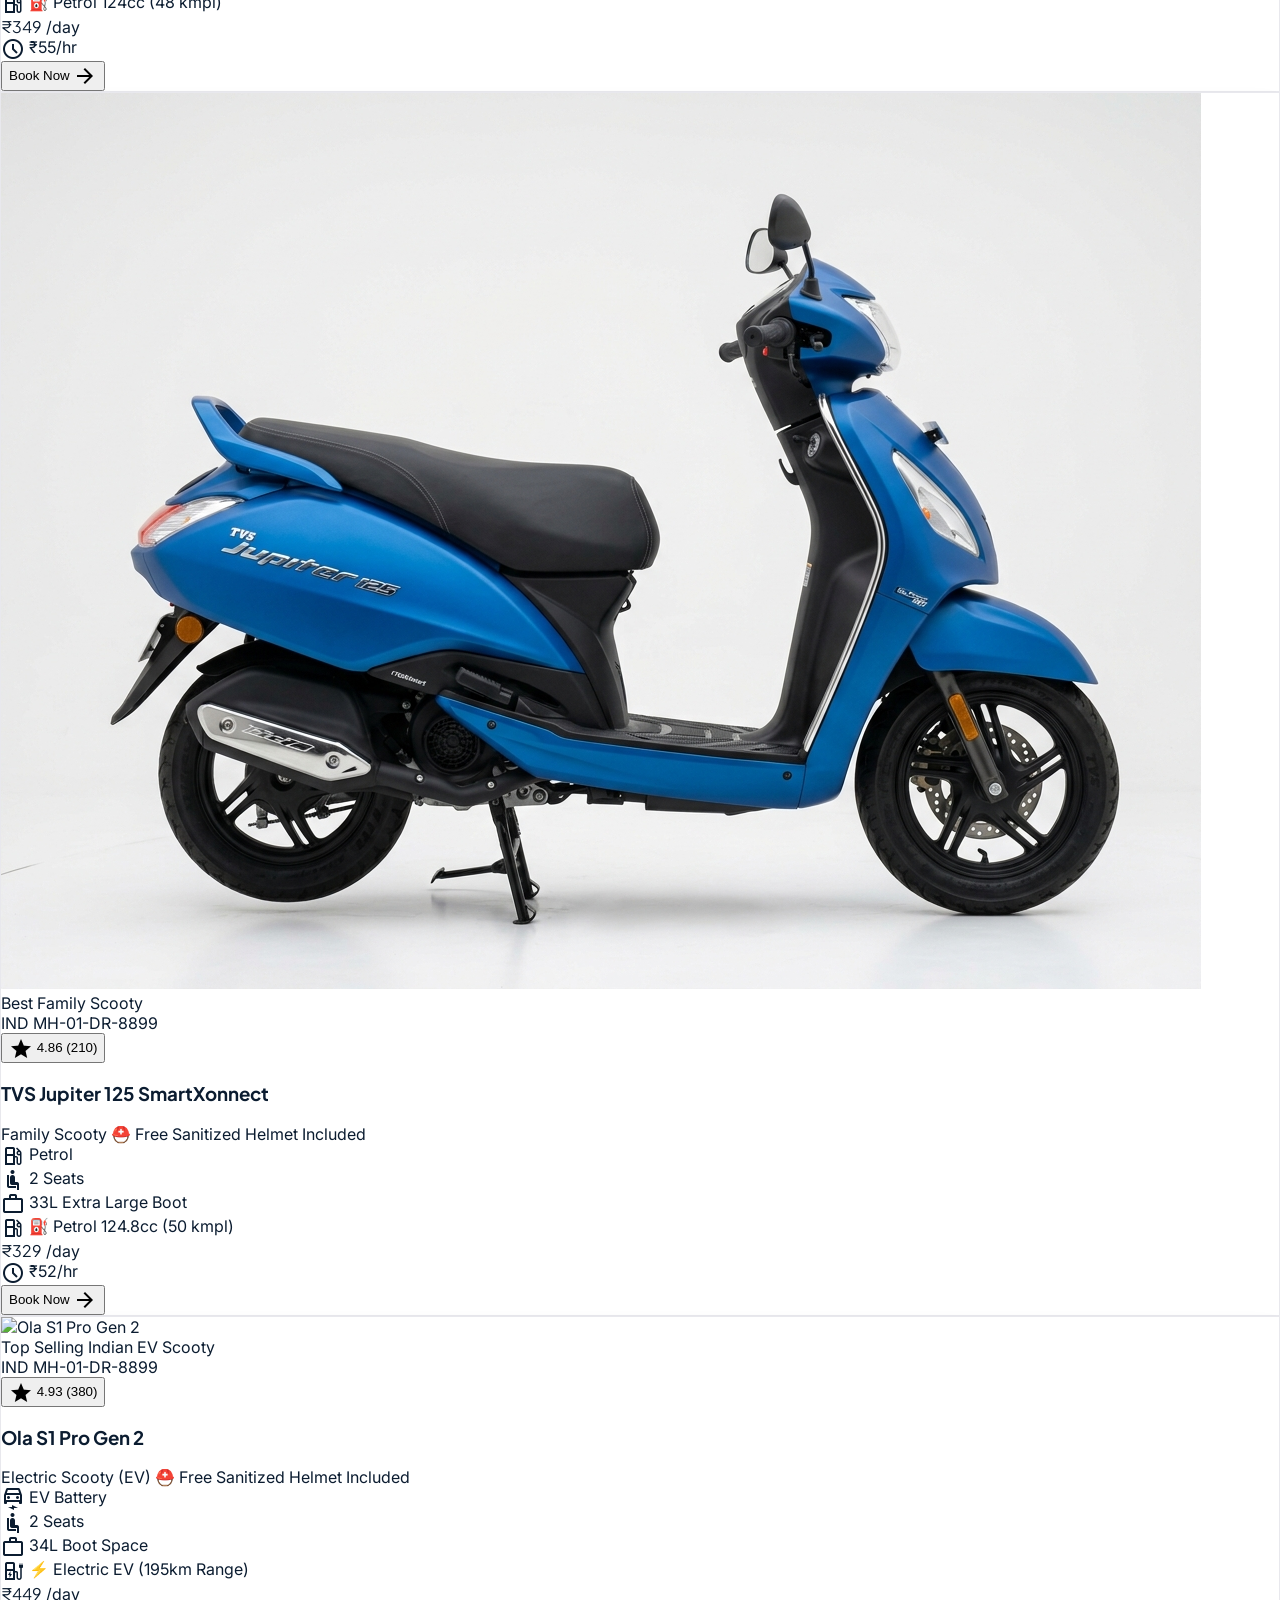
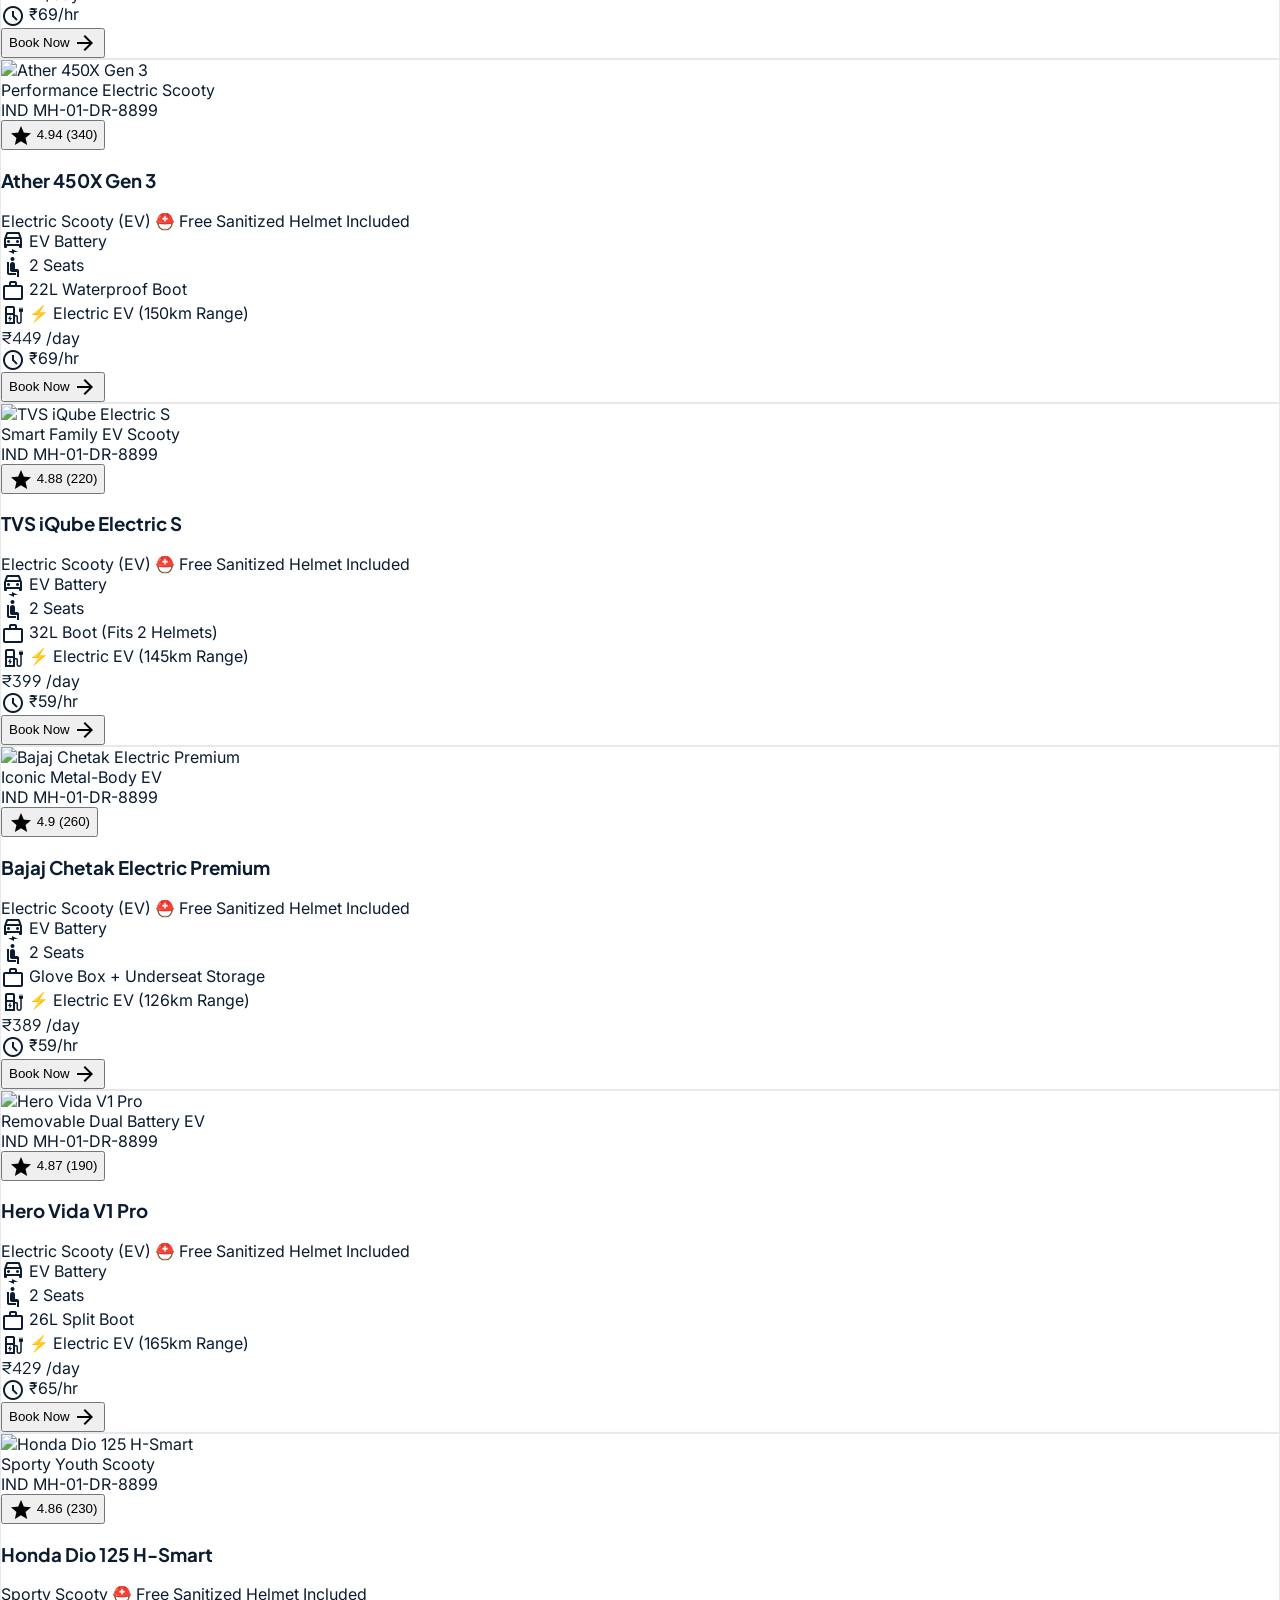
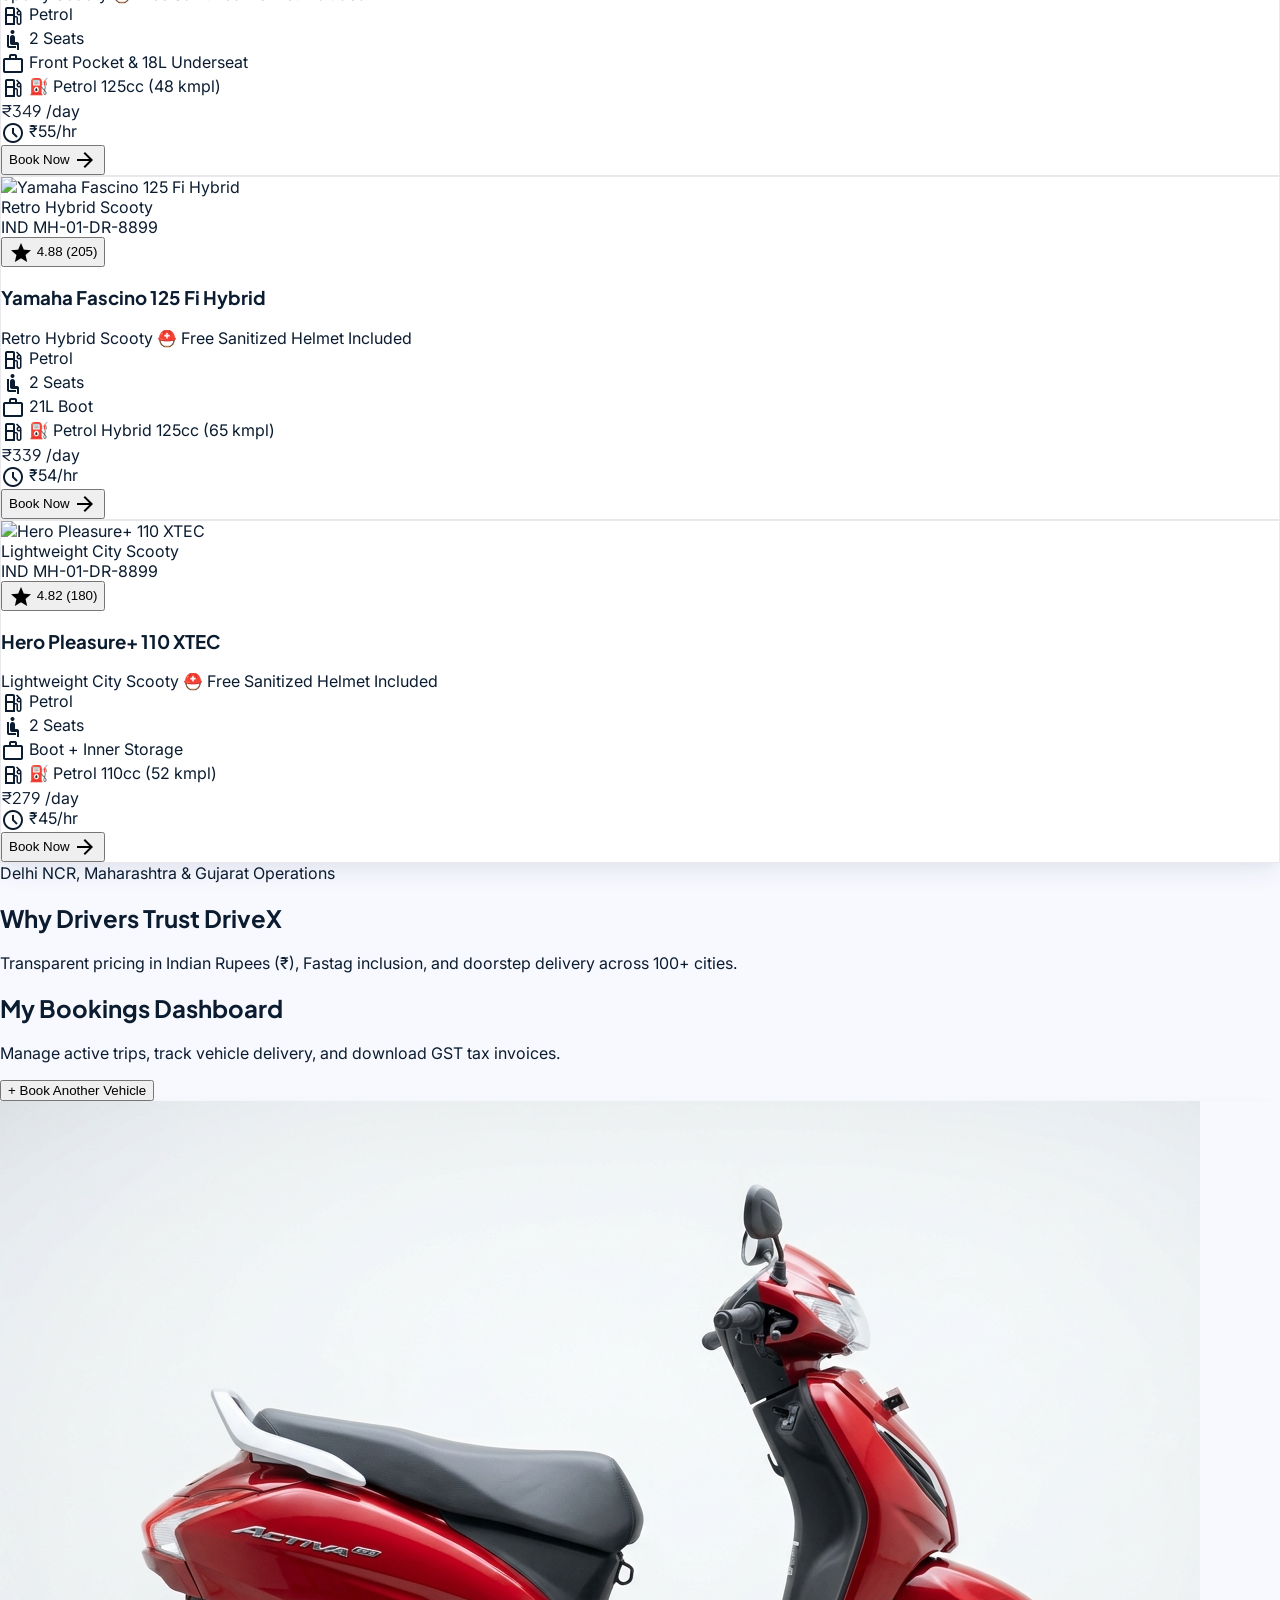
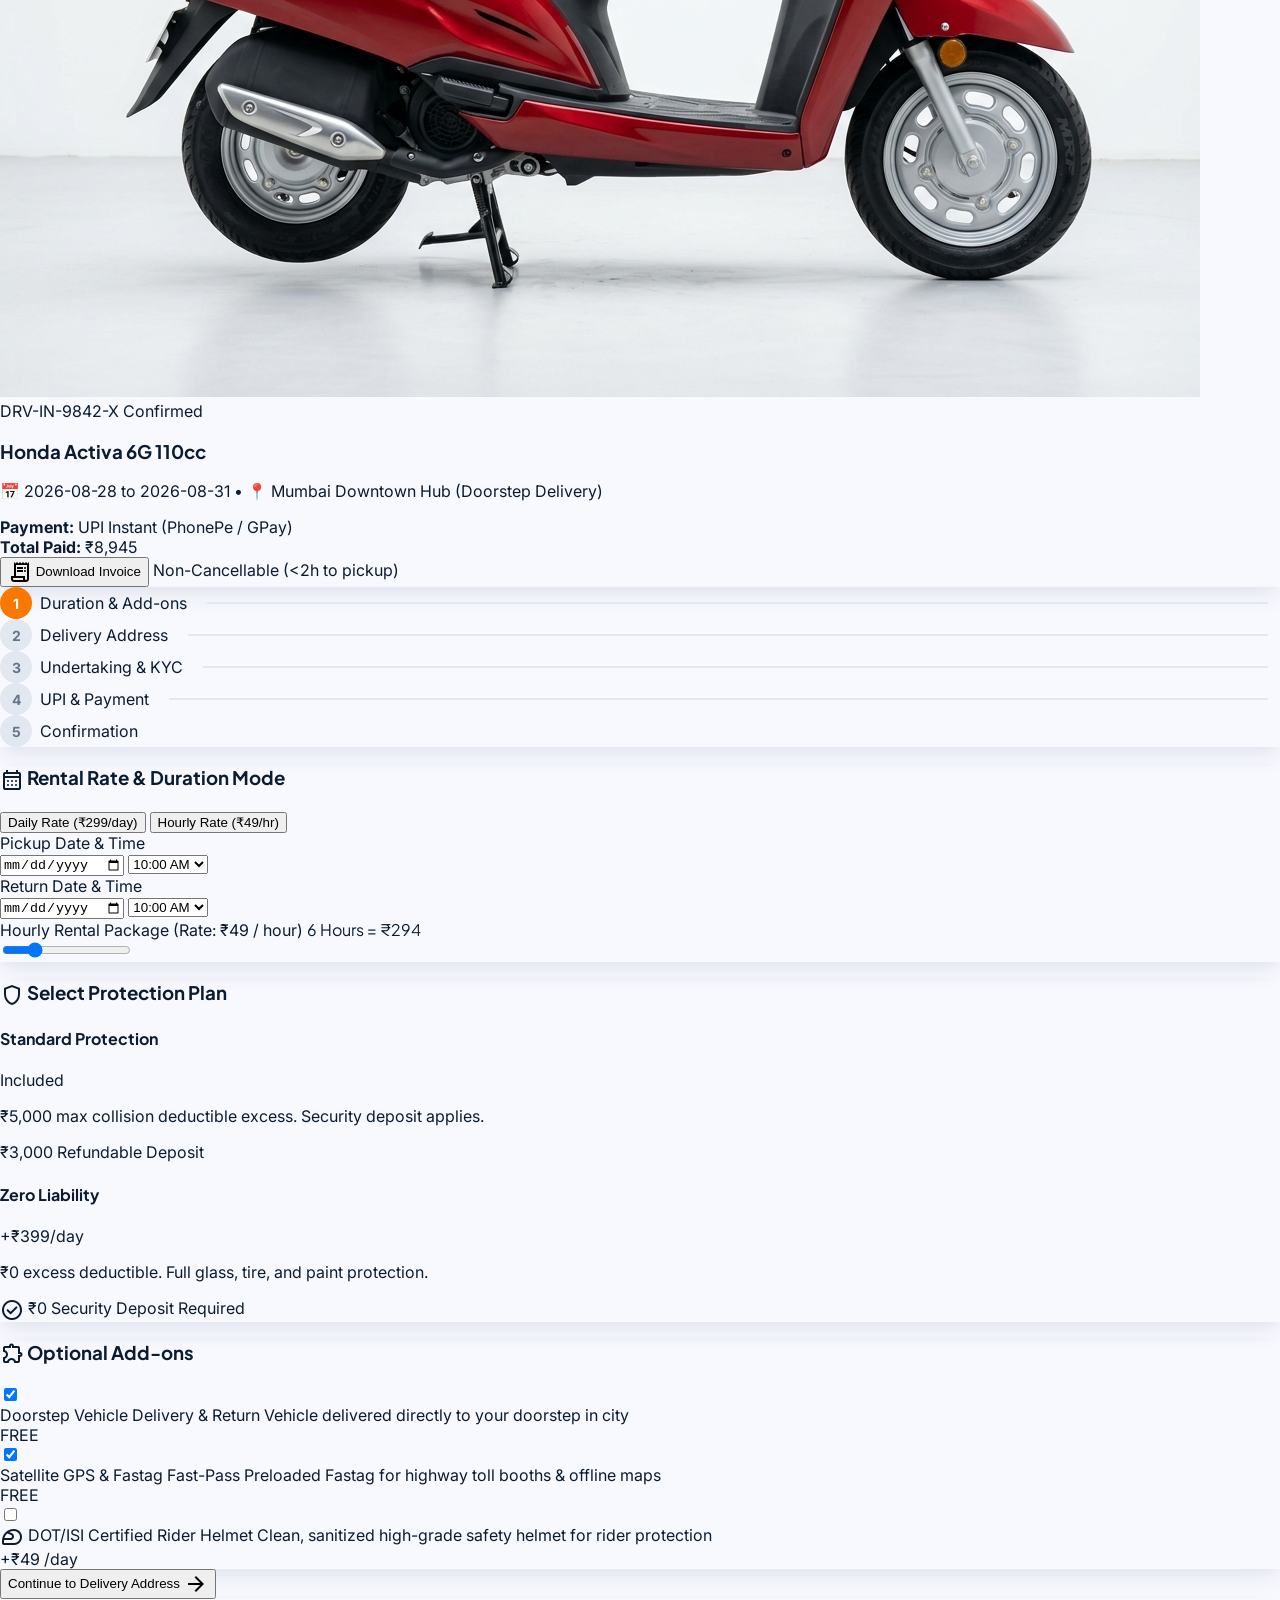
==== commit f8933aa5: "hehe" ====
--- a/index.html
+++ b/index.html
@@ -2204,7 +2204,7 @@
   <!-- ================= DRIVEX AI ASSISTANT WIDGET & DRAWER ================= -->
   <!-- Floating AI Assistant Launcher Button -->
   <div class="fixed bottom-6 right-6 z-50 flex items-center gap-2.5 ai-trigger-container group">
-    <div id="ai-trigger-tooltip" class="hidden sm:flex items-center gap-2 bg-primary text-on-primary text-xs font-semibold px-3.5 py-2 rounded-full shadow-xl border border-white/20 pointer-events-none">
+    <div id="ai-trigger-tooltip" class="flex items-center gap-2 bg-primary text-on-primary text-xs font-semibold px-3.5 py-2 rounded-full shadow-xl border border-white/20 pointer-events-none">
       <span class="w-2 h-2 rounded-full bg-emerald-400 animate-pulse"></span>
       <span>Need help? Ask Zip</span>
     </div>
--- a/css/styles.css
+++ b/css/styles.css
@@ -235,10 +235,11 @@
 
 .ai-trigger-container:hover #ai-trigger-tooltip,
 .ai-trigger-container:focus-within #ai-trigger-tooltip,
-#ai-trigger-tooltip.flash-active {
-  opacity: 1;
-  transform: translateX(0) scale(1);
-  pointer-events: auto;
+#ai-trigger-tooltip.flash-active,
+#ai-trigger-tooltip.mobile-visible {
+  opacity: 1 !important;
+  transform: translateX(0) scale(1) !important;
+  pointer-events: auto !important;
   animation: aiTooltipFlash 1.6s infinite ease-in-out;
 }
 
@@ -298,44 +299,54 @@
   border-radius: 9999px;
 }
 
-/* Mobile Responsiveness for AI Chat Panel */
+/* ==========================================================================
+   RESPONSIVE DESIGN & MOBILE OPTIMIZATIONS (PHONES, TABLETS & LAPTOPS)
+   ========================================================================== */
+
+html, body {
+  max-width: 100vw;
+  overflow-x: hidden;
+  -webkit-tap-highlight-color: transparent;
+  scroll-behavior: smooth;
+}
+
+img, video, iframe, svg {
+  max-width: 100%;
+  height: auto;
+}
+
+/* Touch targets and smooth scrolling */
+button, a {
+  touch-action: manipulation;
+}
+
+/* Step Indicator Mobile Adjustment */
 @media (max-width: 640px) {
-  #ai-chat-panel {
-    width: calc(100vw - 1.5rem) !important;
-    height: calc(100vh - 5rem) !important;
-    bottom: 4.5rem !important;
-    right: 0.75rem !important;
-  }
-}
-
-/* ================= ZOMATO-STYLE VIDEO INTRO SPLASH SCREEN ================= */
-#intro-splash {
-  background-color: #000000;
-  transition: opacity 0.65s cubic-bezier(0.4, 0, 0.2, 1), transform 0.65s cubic-bezier(0.4, 0, 0.2, 1), filter 0.65s cubic-bezier(0.4, 0, 0.2, 1);
-  will-change: opacity, transform, filter;
-}
-
-#intro-splash.splash-dismissing {
-  opacity: 0;
-  transform: scale(1.05);
-  filter: blur(8px);
-  pointer-events: none;
-}
-
-#splash-video {
-  object-fit: cover;
+  .step-item:not(:last-child)::after {
+    margin: 0 0.25rem !important;
+  }
+  .step-number {
+    width: 1.75rem !important;
+    height: 1.75rem !important;
+    font-size: 0.75rem !important;
+  }
+}
+
+/* Table Overflow Wrapper */
+.table-responsive {
   width: 100%;
-  height: 100%;
-  filter: brightness(0.95) contrast(1.05);
-}
-
-@keyframes splashPulseGlow {
-  0%, 100% { box-shadow: 0 0 15px rgba(251, 120, 0, 0.4); }
-  50% { box-shadow: 0 0 35px rgba(251, 120, 0, 0.85); }
-}
-
-.splash-glow-btn {
-  animation: splashPulseGlow 3s infinite ease-in-out;
-}
-
-
+  overflow-x: auto;
+  -webkit-overflow-scrolling: touch;
+}
+
+/* Responsive Modal Dialog Containers */
+@media (max-width: 640px) {
+  .toast {
+    min-width: calc(100vw - 2rem) !important;
+    max-width: calc(100vw - 2rem) !important;
+    font-size: 0.8125rem !important;
+  }
+}
+
+
+
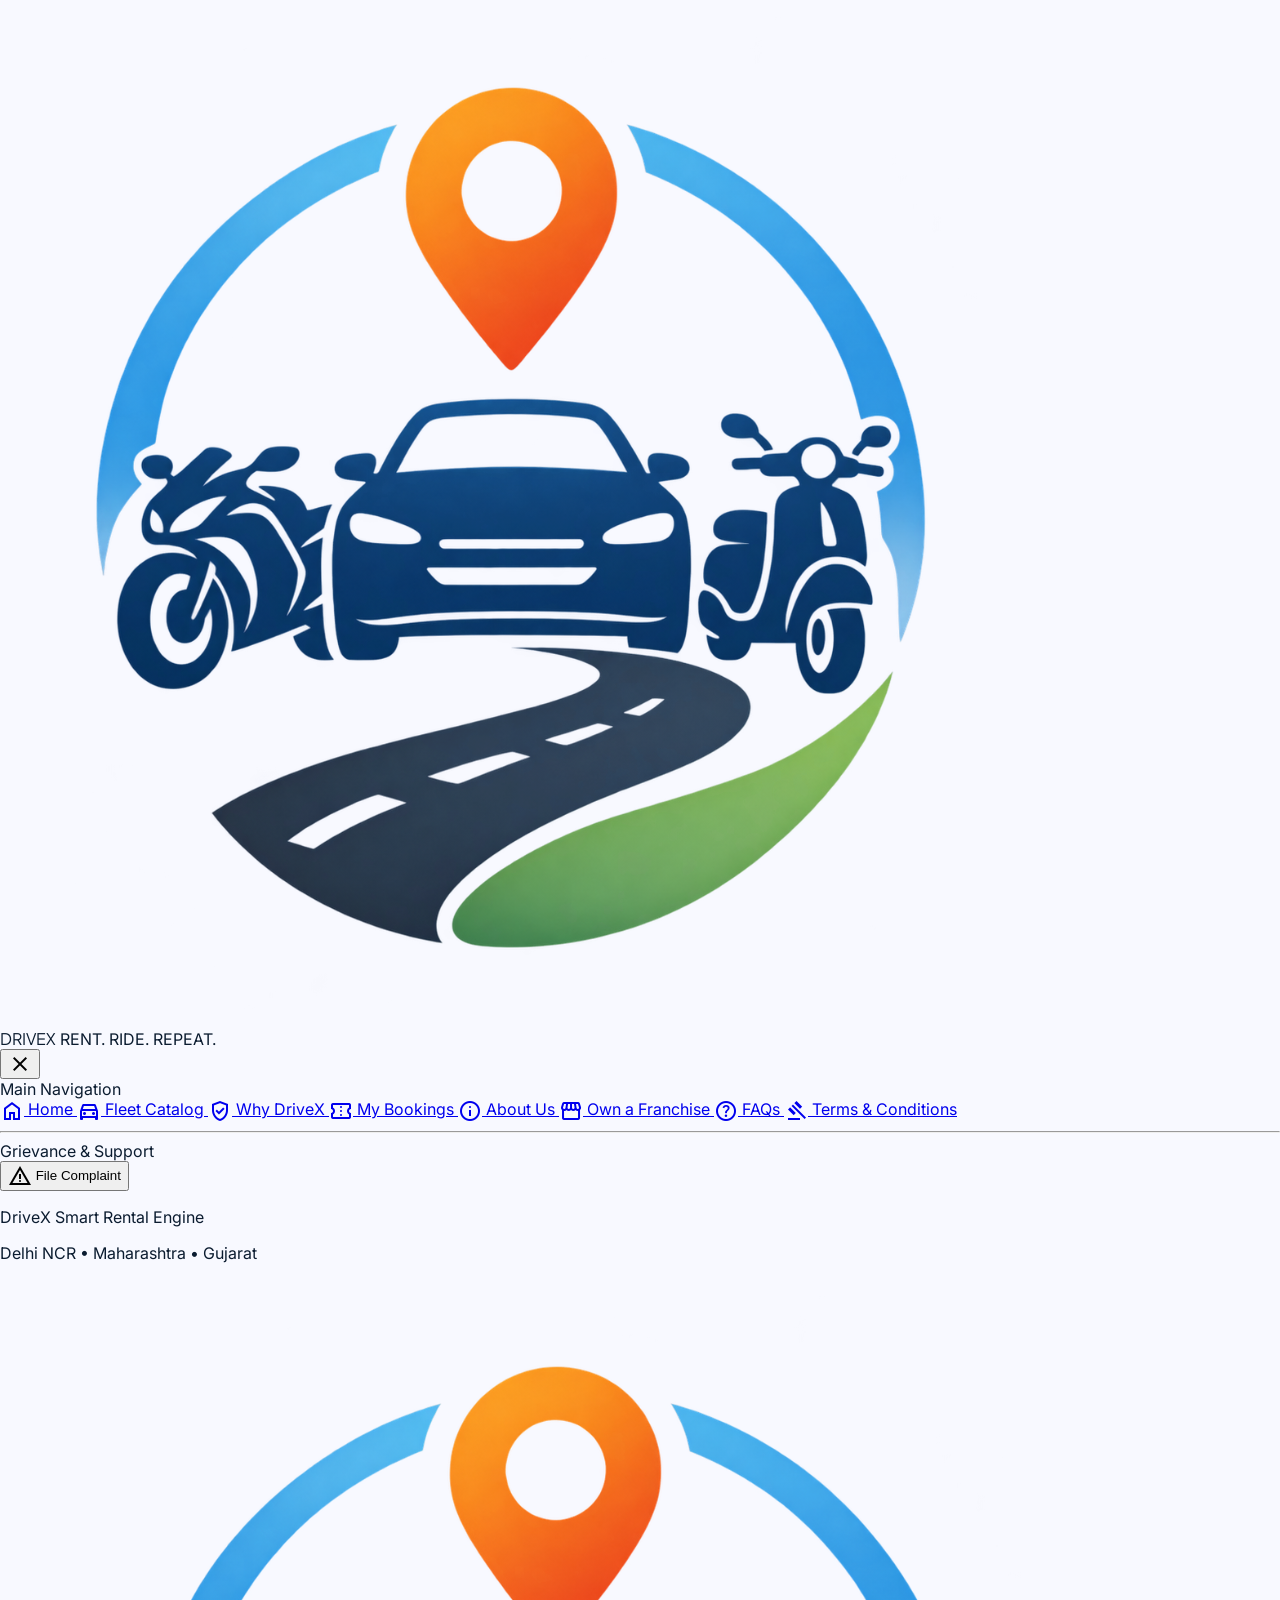
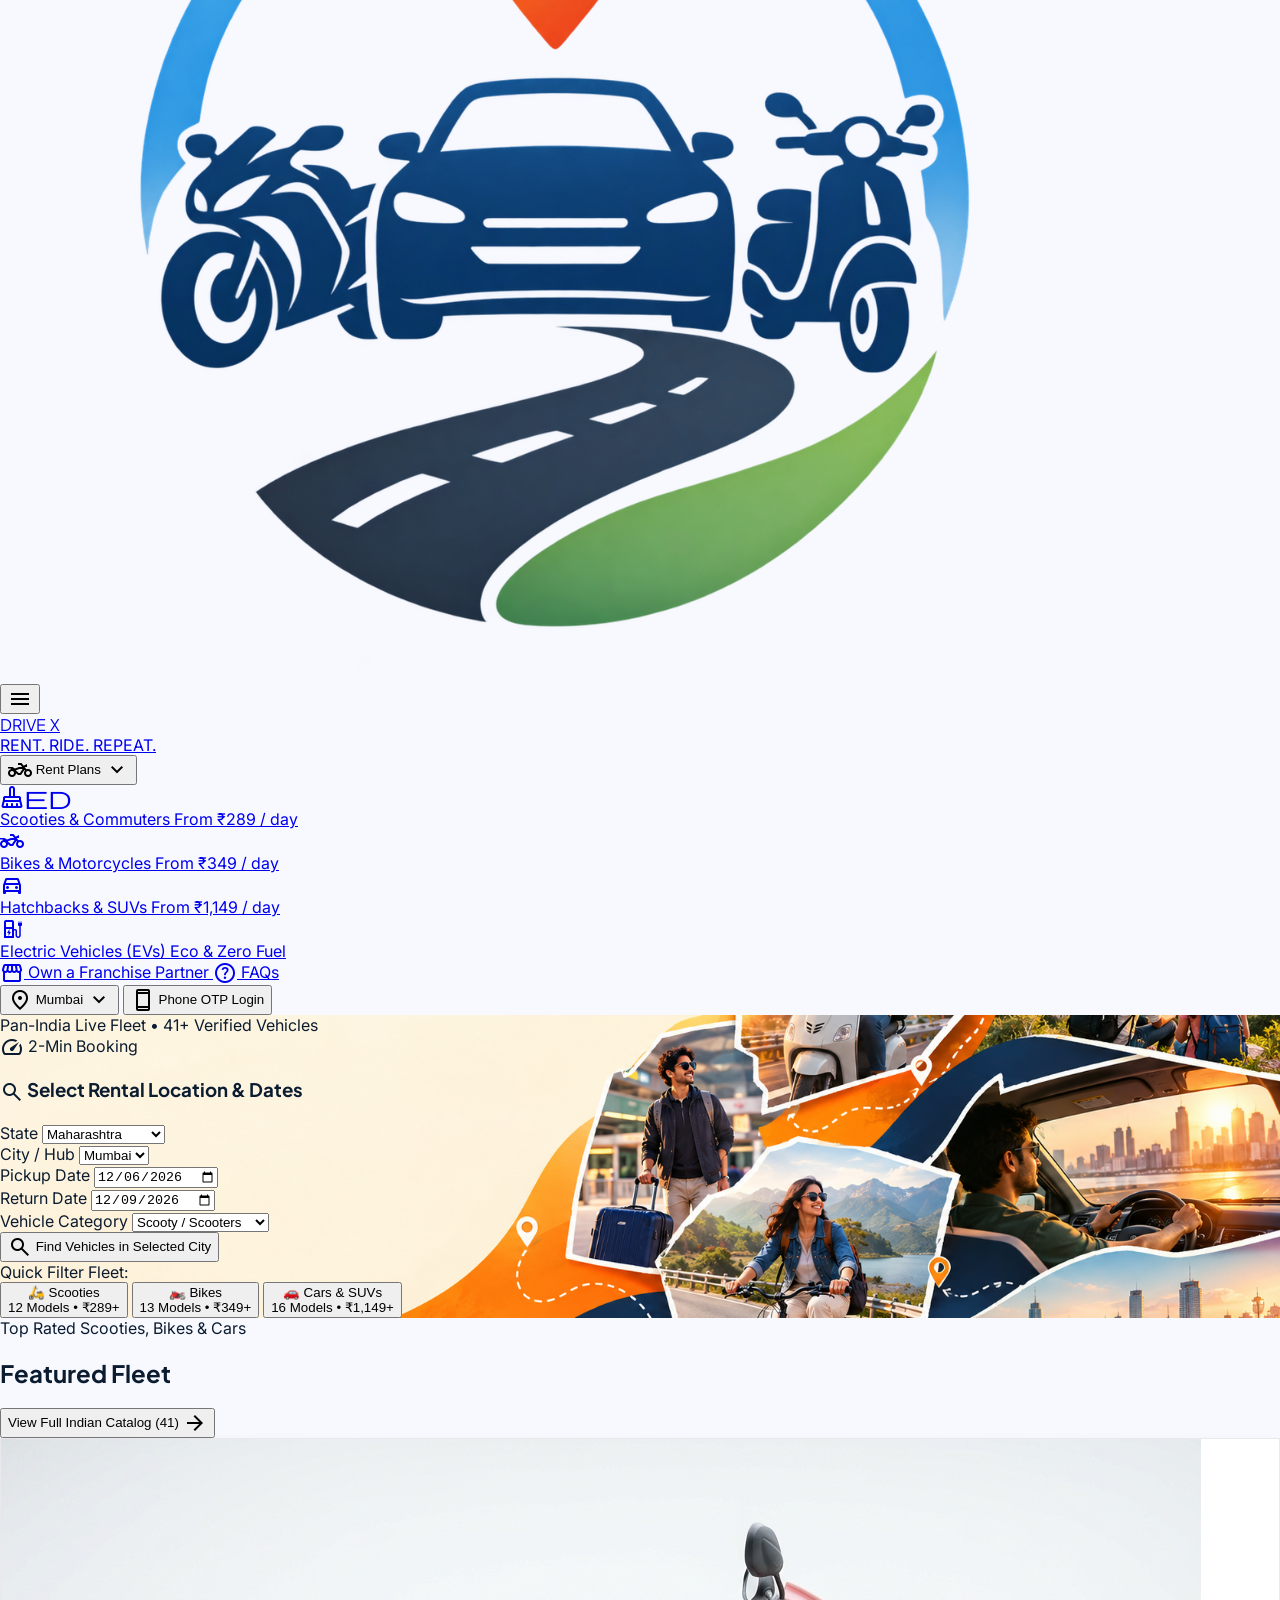
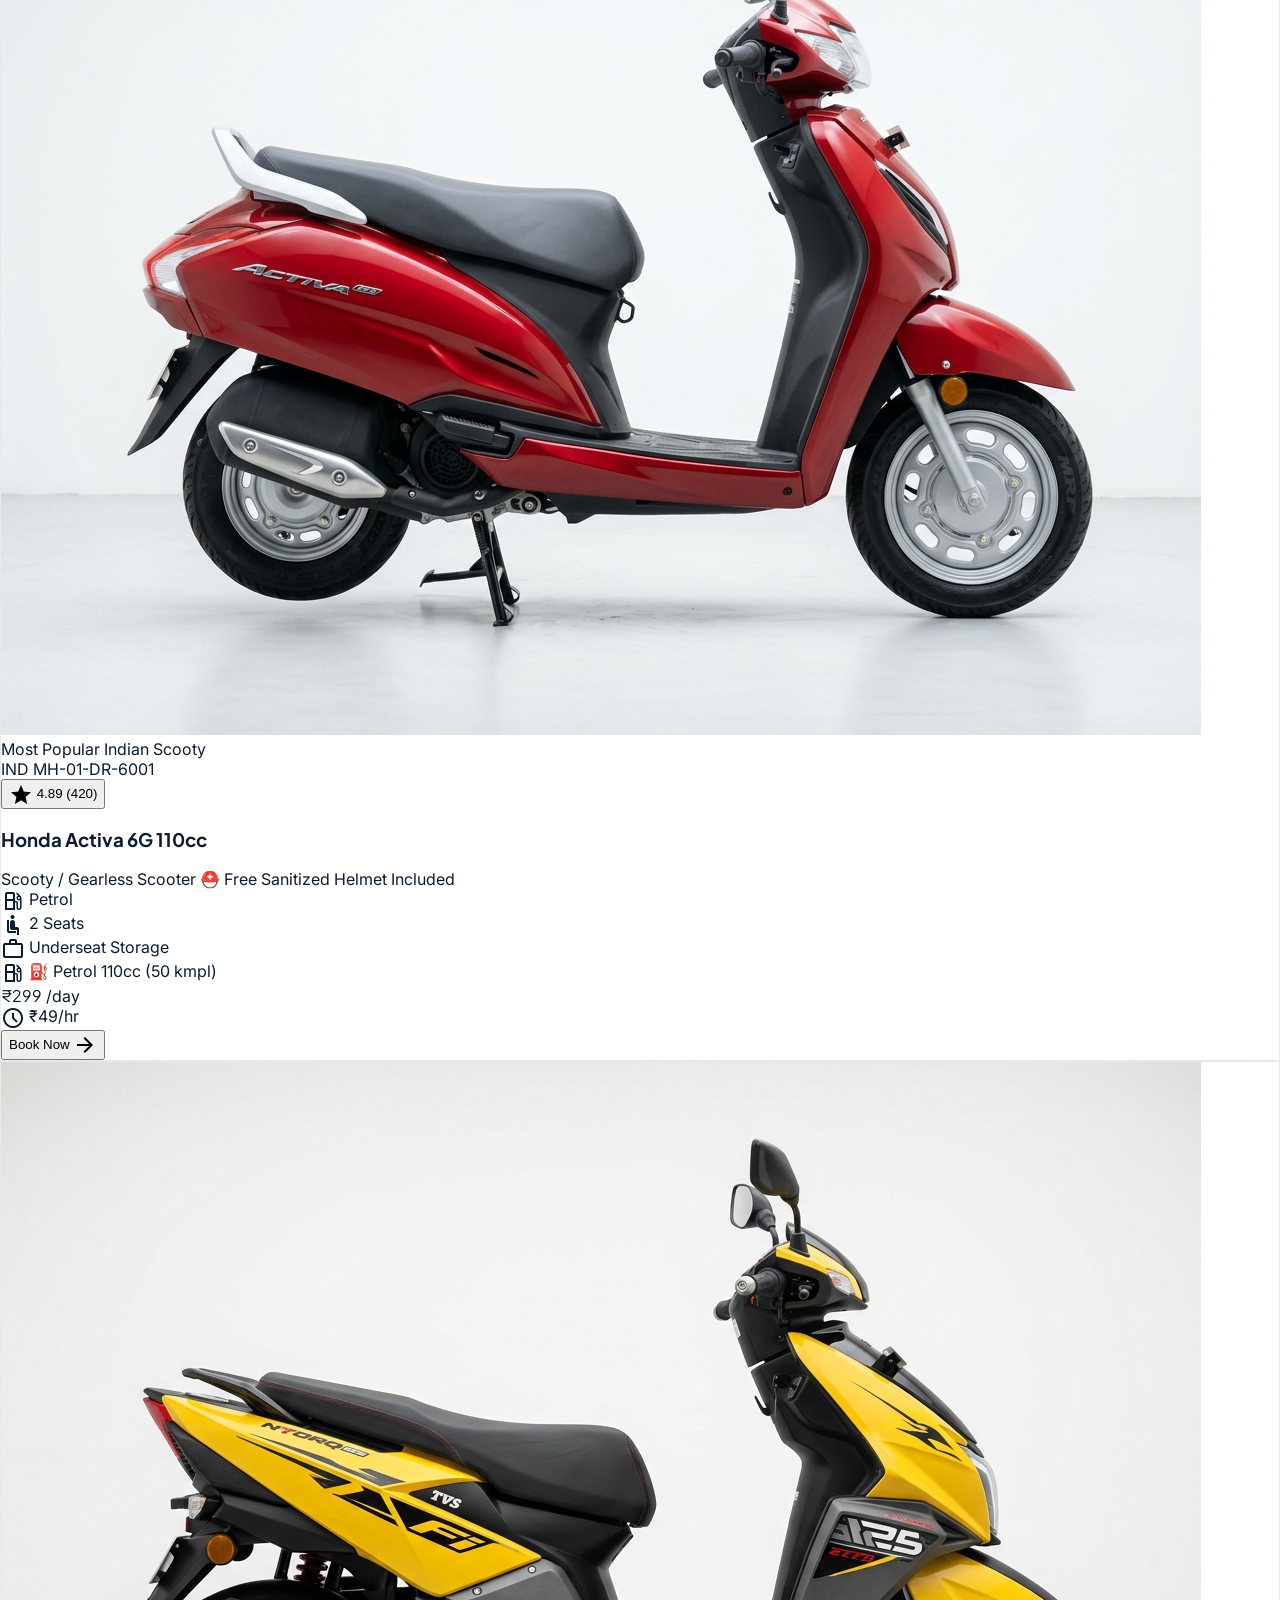
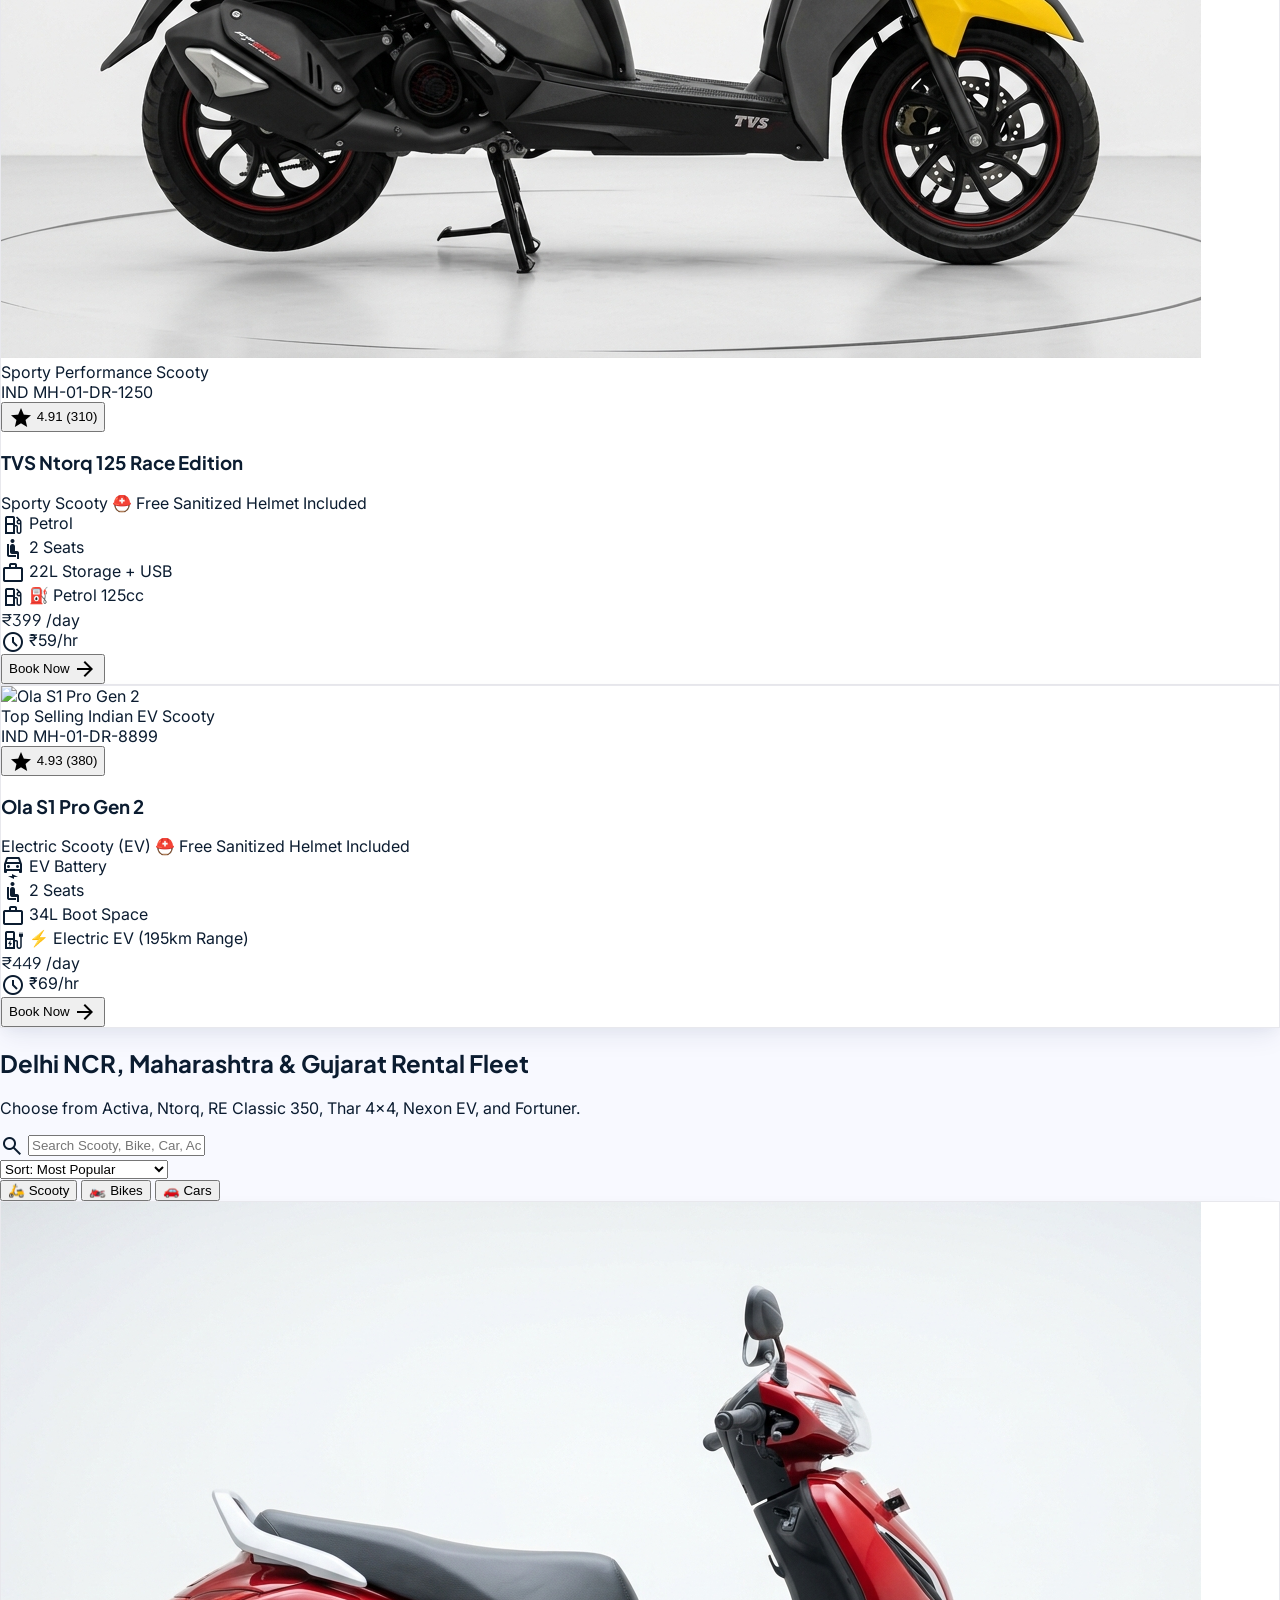
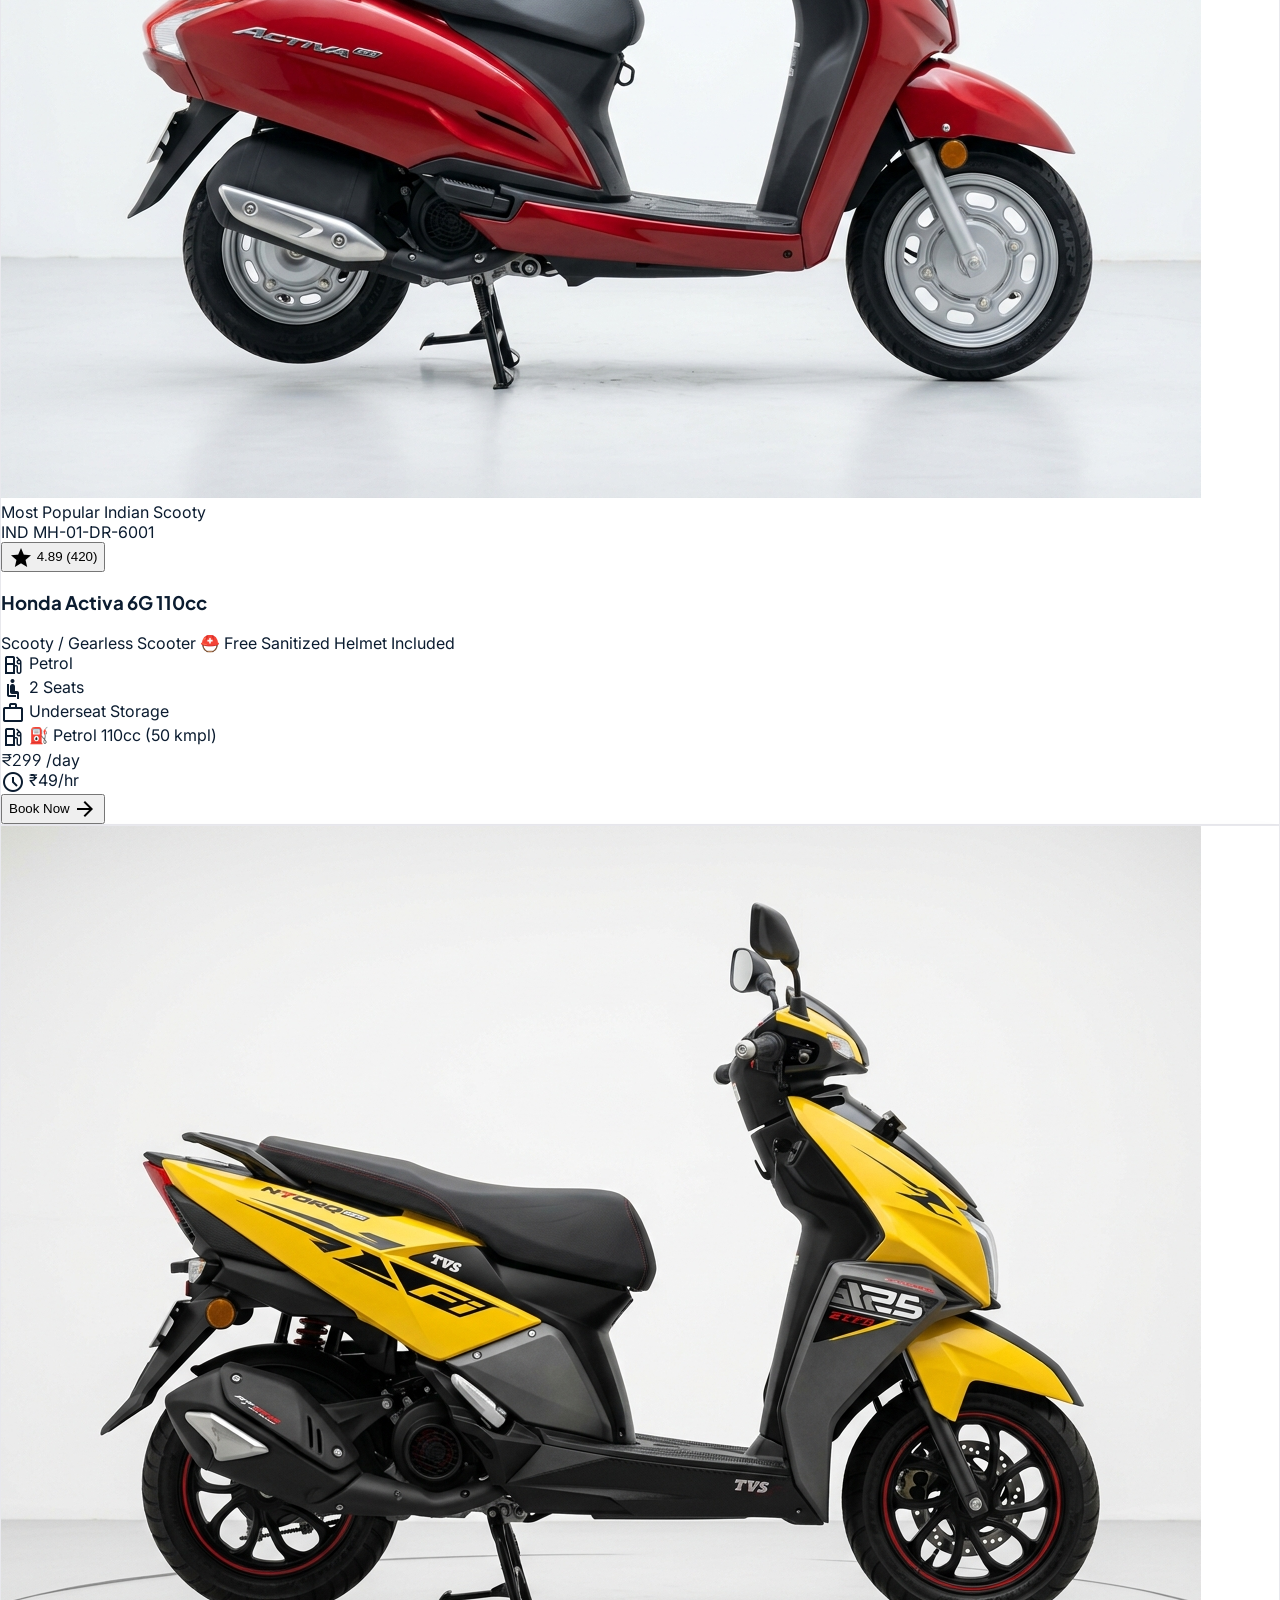
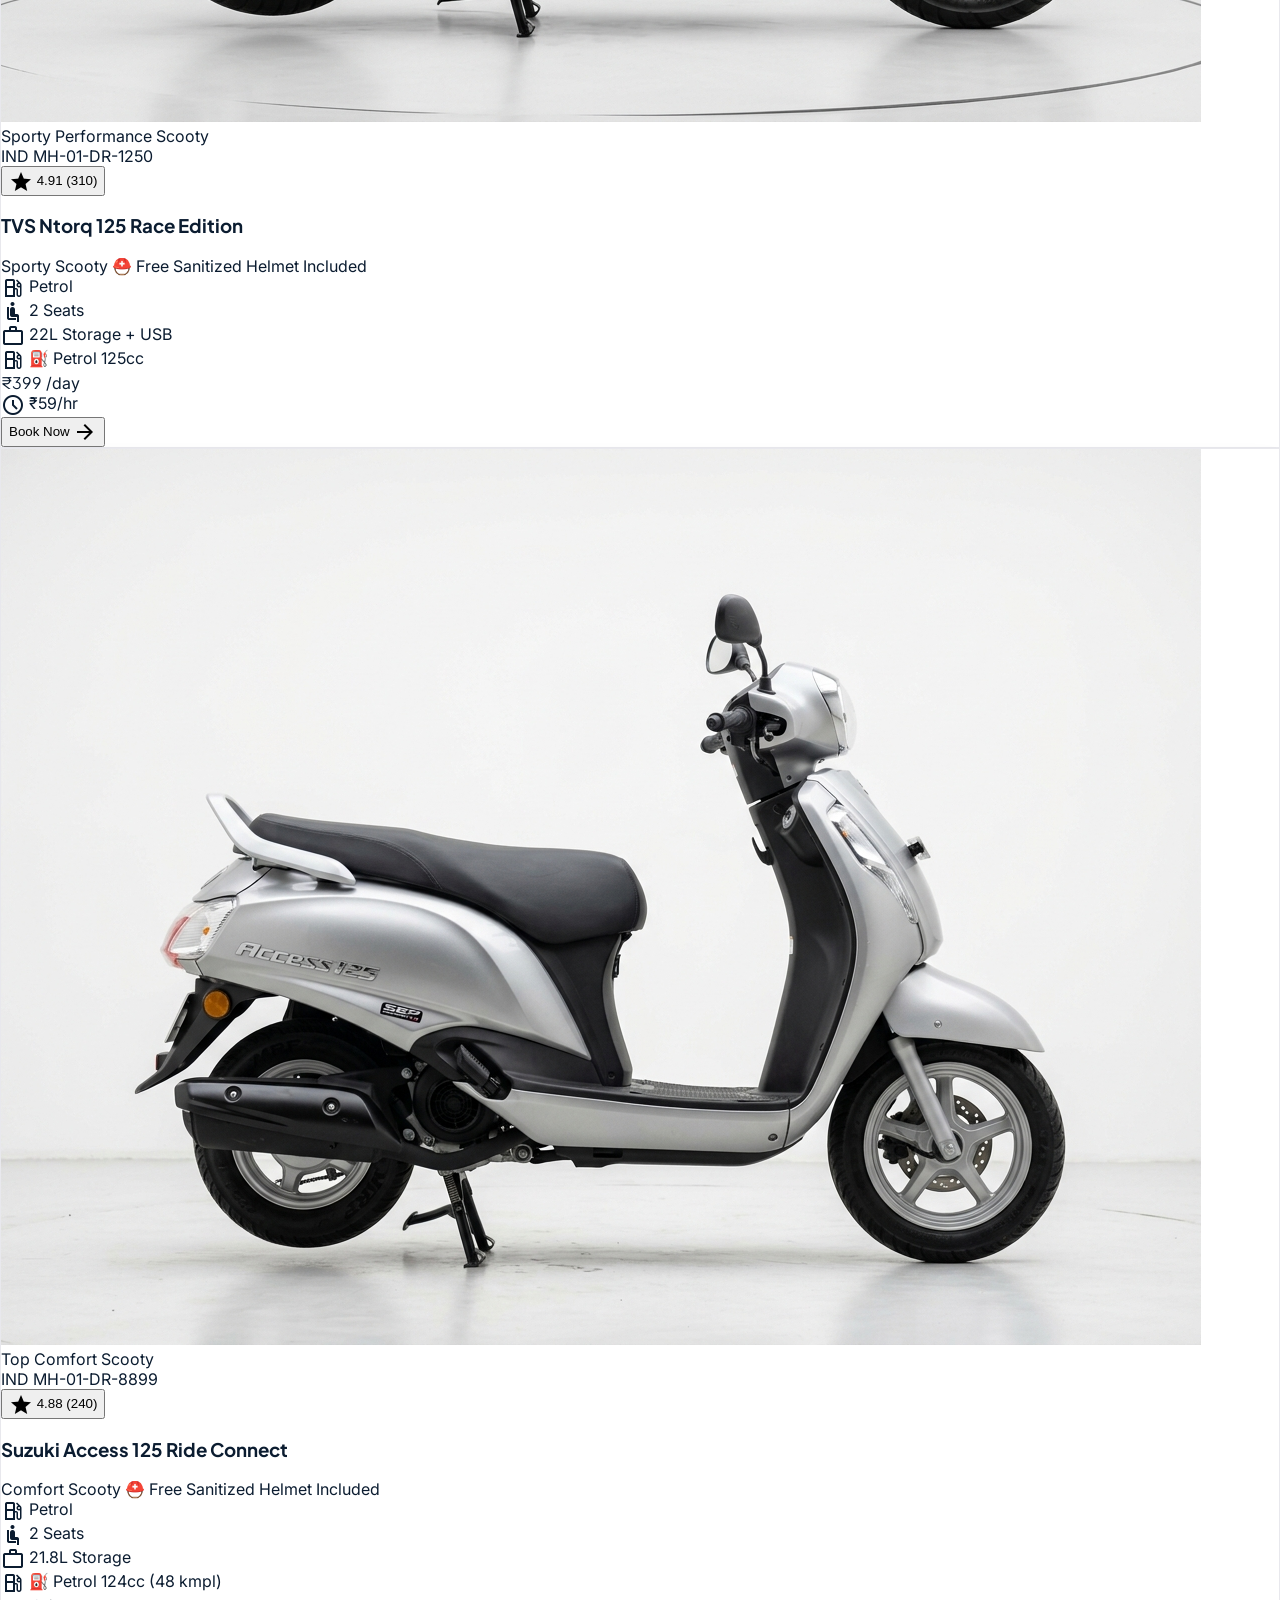
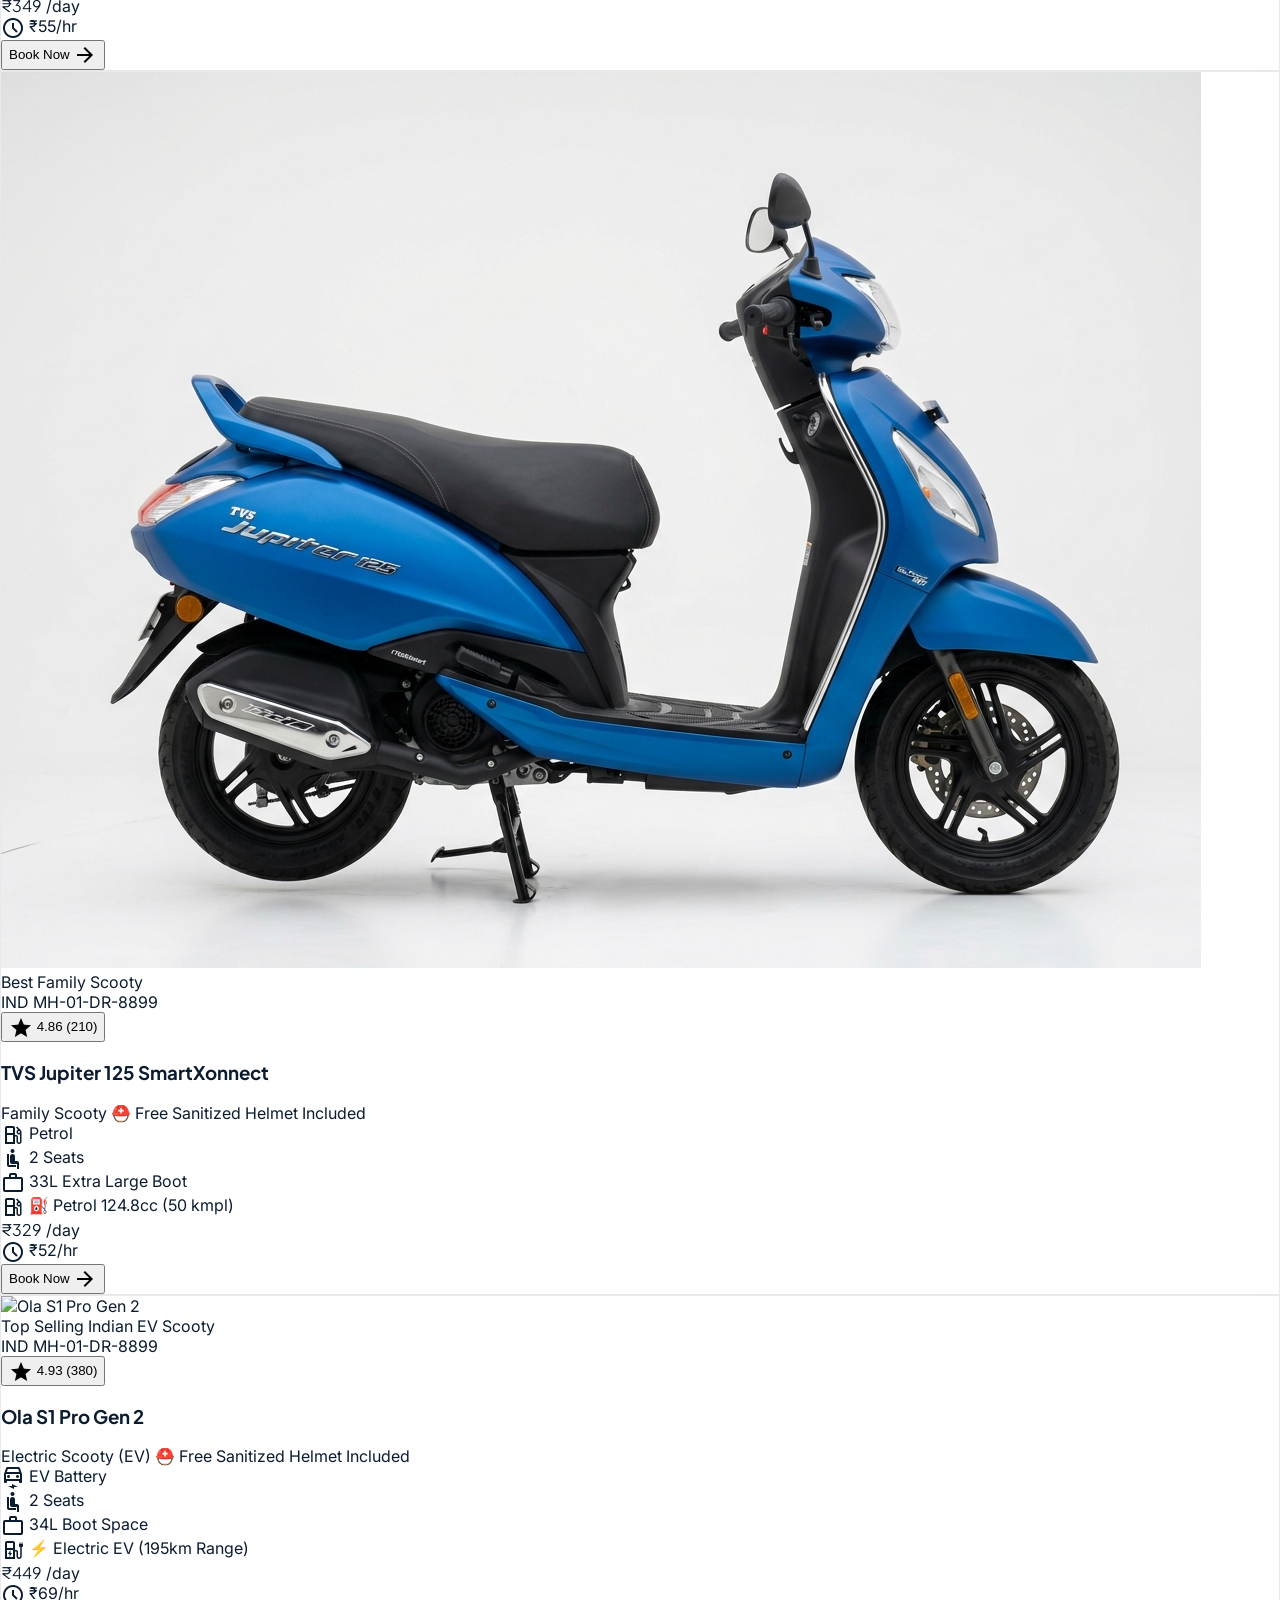
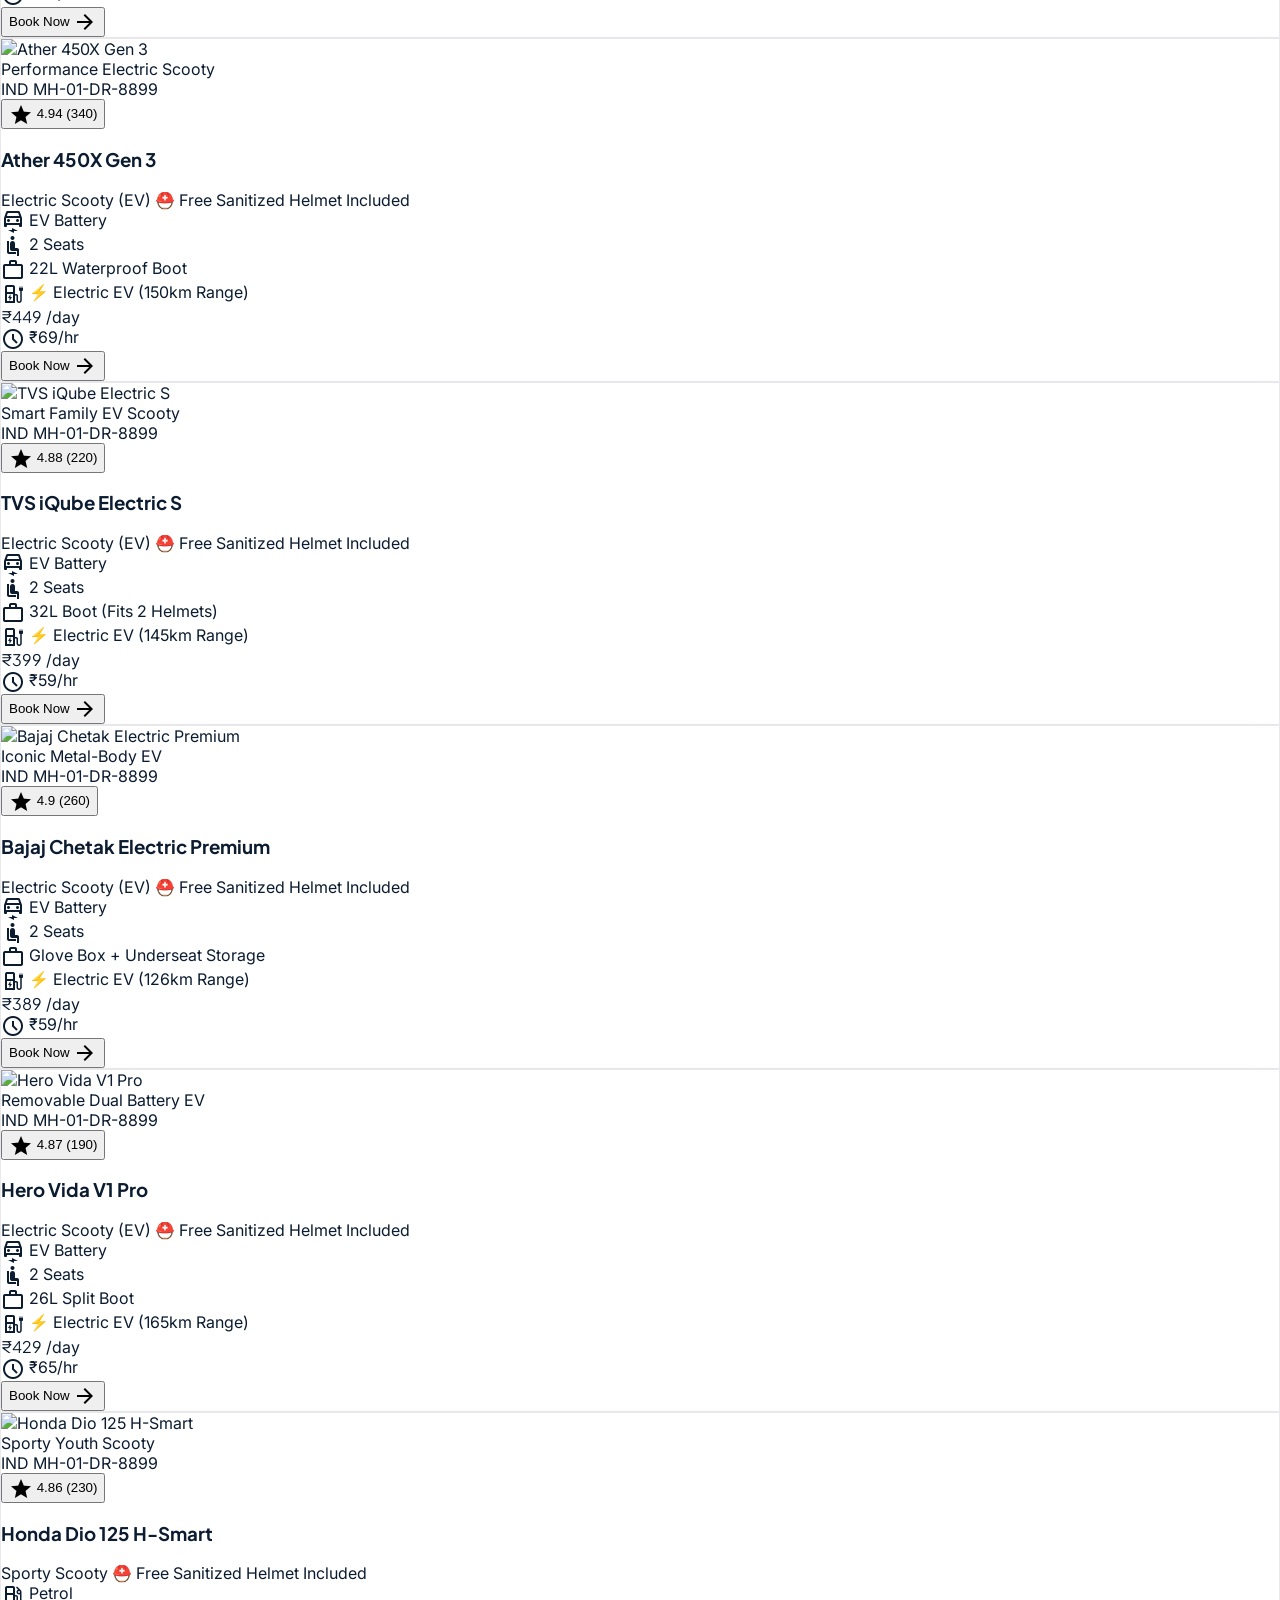
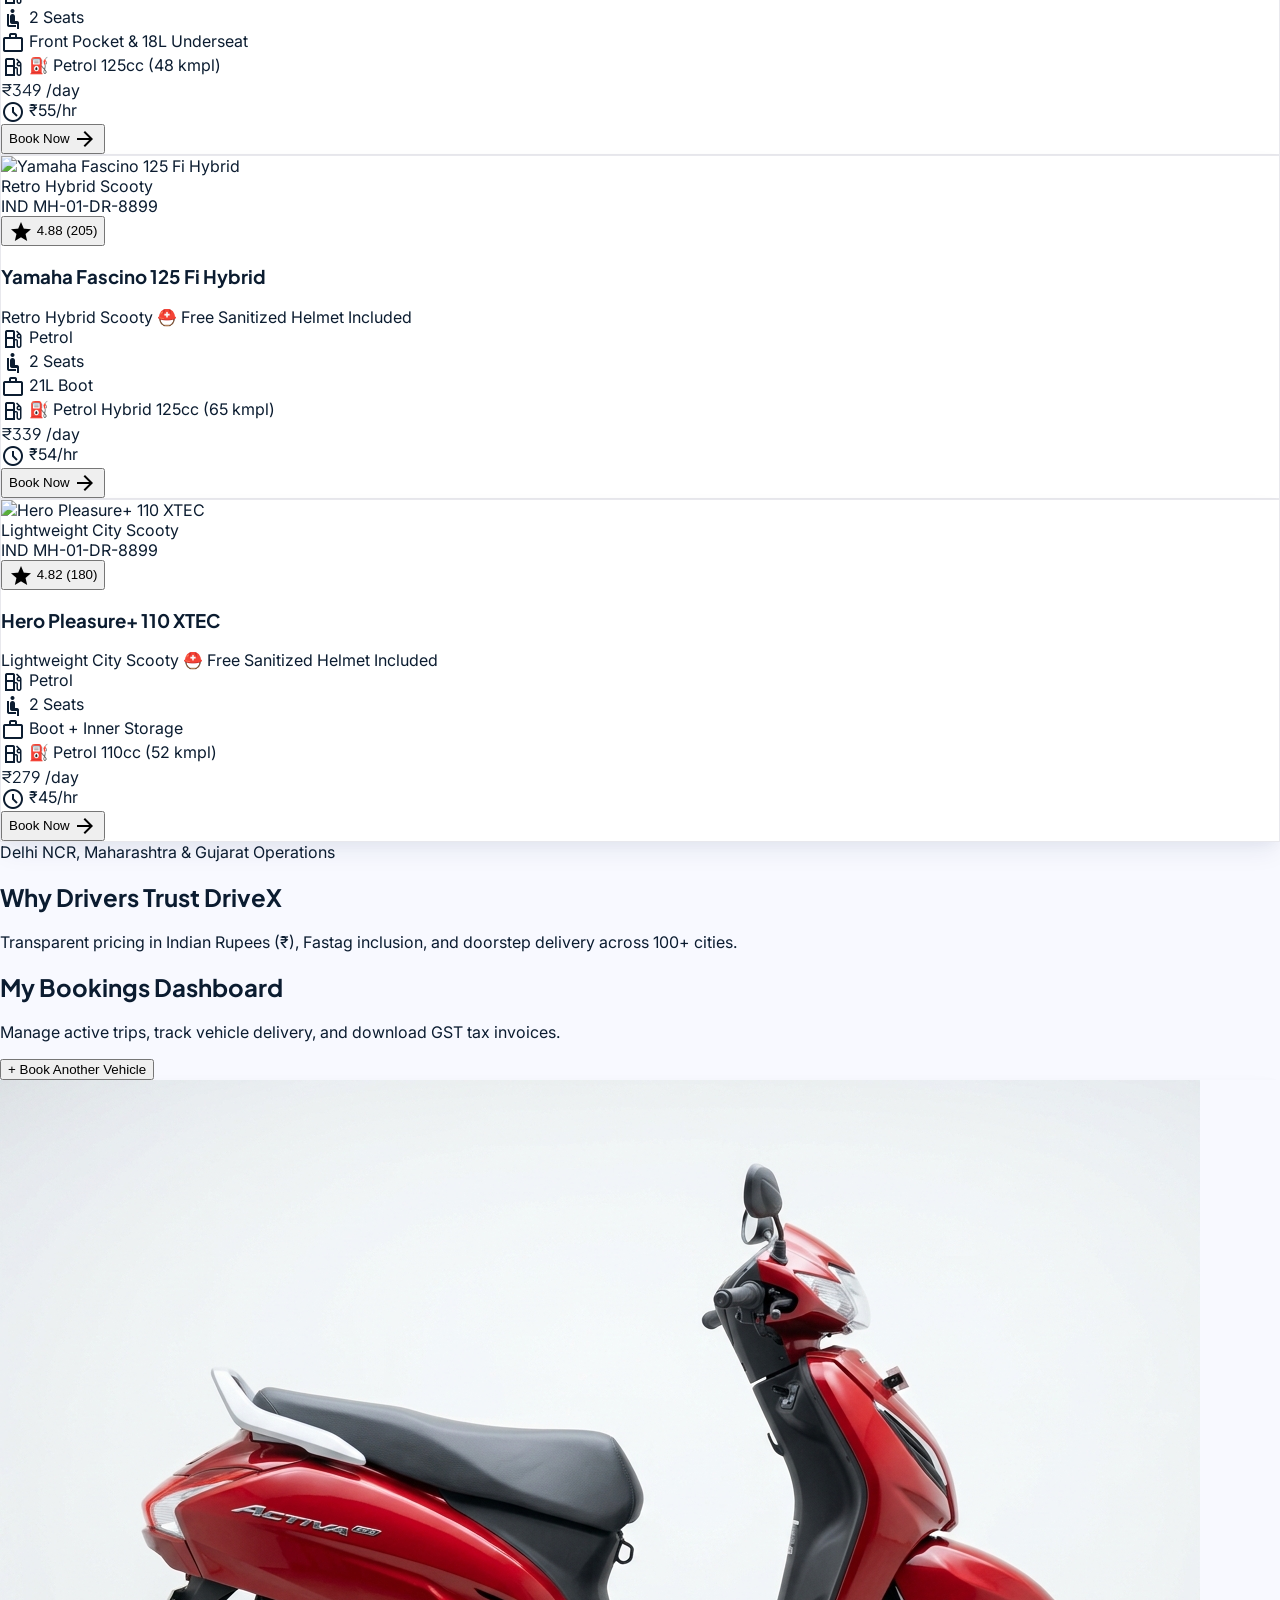
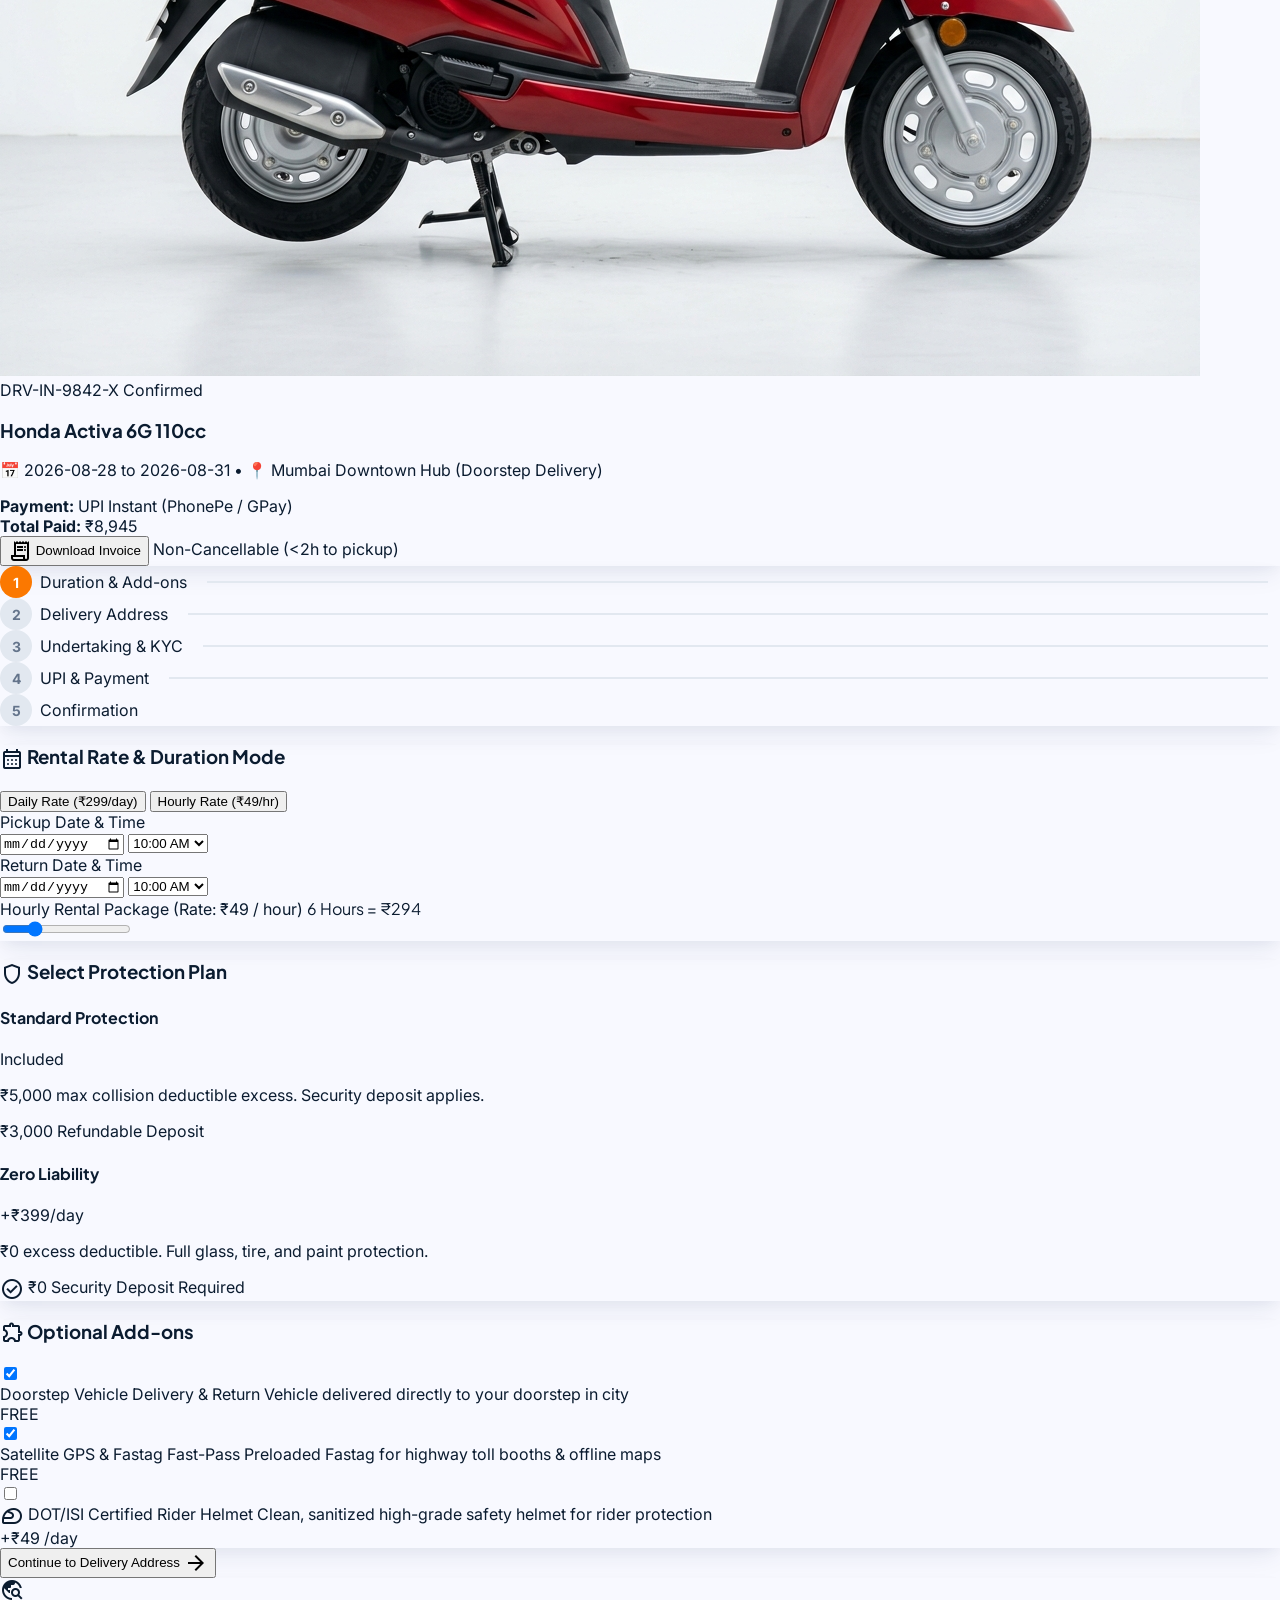
==== commit 064466ea: "hehe" ====
--- a/index.html
+++ b/index.html
@@ -17,8 +17,26 @@
   <!-- Fonts & Icons -->
   <link rel="preconnect" href="https://fonts.googleapis.com"/>
   <link rel="preconnect" href="https://fonts.gstatic.com" crossorigin/>
-  <link href="https://fonts.googleapis.com/css2?family=Plus+Jakarta+Sans:wght@500;600;700;800&family=Inter:wght@400;500;600;700&display=swap" rel="stylesheet"/>
-  <link href="https://fonts.googleapis.com/css2?family=Material+Symbols+Outlined:wght,FILL@100..700,0..1&display=swap" rel="stylesheet"/>
+  <link href="https://fonts.googleapis.com/css2?family=Plus+Jakarta+Sans:wght@500;600;700;800&amp;family=Inter:wght@400;500;600;700&amp;display=swap" rel="stylesheet"/>
+  <link href="https://fonts.googleapis.com/css2?family=Material+Symbols+Outlined:wght,FILL@100..700,0..1&amp;display=block" rel="stylesheet"/>
+  <script>
+    (function() {
+      function markLoaded() {
+        document.documentElement.classList.add('fonts-loaded');
+      }
+      if ('fonts' in document) {
+        document.fonts.load('24px "Material Symbols Outlined"').then(markLoaded).catch(markLoaded);
+        document.fonts.ready.then(function() {
+          if (document.fonts.check('16px "Material Symbols Outlined"')) {
+            markLoaded();
+          }
+        });
+        setTimeout(markLoaded, 2000);
+      } else {
+        markLoaded();
+      }
+    })();
+  </script>
   
   <!-- Leaflet Map CSS -->
   <link rel="stylesheet" href="https://unpkg.com/leaflet@1.9.4/dist/leaflet.css" integrity="sha256-p4NxAoJBhIIN+hmNHrzRCf9tD/miZyoHS5obTRR9BMY=" crossorigin=""/>
@@ -68,18 +86,7 @@
 </head>
 <body class="bg-background text-on-surface font-body antialiased flex flex-col min-h-screen">
 
-  <!-- ================= VIDEO INTRO SPLASH SCREEN (CLEAR VIDEO) ================= -->
-  <div id="intro-splash" class="fixed inset-0 z-[99999] overflow-hidden bg-black transition-all duration-700 select-none cursor-pointer" onclick="window.dismissSplash()" title="Click to skip intro">
-    <video id="splash-video" class="w-full h-full object-cover" playsinline muted autoplay preload="auto">
-      <source src="Video Project 1.mp4" type="video/mp4"/>
-      Your browser does not support the video tag.
-    </video>
-    <!-- Skip Intro Button -->
-    <button onclick="event.stopPropagation(); window.dismissSplash();" class="absolute top-6 right-6 z-[100000] bg-white/20 hover:bg-white/40 text-white border border-white/40 px-5 py-2.5 rounded-full font-bold text-xs backdrop-blur-md transition-all shadow-lg flex items-center gap-2 cursor-pointer">
-      <span>Skip Intro</span>
-      <span class="material-symbols-outlined text-sm">arrow_forward</span>
-    </button>
-  </div>
+
 
   <!-- ================= HAMBURGER DRAWER MENU ================= -->
   <!-- Backdrop Overlay -->
@@ -248,7 +255,7 @@
         <!-- Active City Location Pill -->
         <button onclick="openAddressModal()" id="active-location-btn" title="Click to change location" class="hidden sm:flex items-center gap-1 bg-surface-container-low border border-outline-variant/60 hover:border-secondary px-2.5 py-1.5 rounded-full text-xs font-semibold text-primary transition-all max-w-[160px] sm:max-w-[210px] cursor-pointer">
           <span class="material-symbols-outlined text-secondary text-sm shrink-0">location_on</span>
-          <span id="active-header-city" class="truncate text-[11px] font-semibold text-primary min-w-0">Mumbai Downtown</span>
+          <span id="active-header-city" class="truncate text-[11px] font-semibold text-primary min-w-0">Mumbai</span>
           <span class="material-symbols-outlined text-xs text-on-surface-variant shrink-0">keyboard_arrow_down</span>
         </button>
 
@@ -295,15 +302,11 @@
 
               <div class="space-y-4">
                 
-                <!-- State, District & City Cascaded Selection -->
-                <div class="grid grid-cols-1 sm:grid-cols-3 gap-2.5">
+                <!-- State & City Selection -->
+                <div class="grid grid-cols-1 sm:grid-cols-2 gap-2.5">
                   <div>
                     <label class="block text-[11px] font-bold text-on-surface-variant uppercase tracking-wider mb-1">State</label>
                     <select class="india-state-select w-full bg-surface-container-low border border-outline-variant rounded-xl px-2.5 py-2 text-xs font-medium focus:ring-2 focus:ring-tertiary-accent focus:outline-none"></select>
-                  </div>
-                  <div>
-                    <label class="block text-[11px] font-bold text-on-surface-variant uppercase tracking-wider mb-1">District</label>
-                    <select class="india-district-select w-full bg-surface-container-low border border-outline-variant rounded-xl px-2.5 py-2 text-xs font-medium focus:ring-2 focus:ring-tertiary-accent focus:outline-none"></select>
                   </div>
                   <div>
                     <label class="block text-[11px] font-bold text-on-surface-variant uppercase tracking-wider mb-1">City / Hub</label>
@@ -1701,20 +1704,16 @@
       </div>
       
       <div id="map-coords-display" class="text-xs font-mono text-primary font-semibold mb-4 bg-surface-container-low p-2 rounded-lg text-center">
-        GPS Pin: 19.0760, 72.8777 (Mumbai Downtown)
+        GPS Pin: 19.0760, 72.8777 (Mumbai)
       </div>
 
       <form onsubmit="savePanIndiaAddressSubmit(event)" class="space-y-4">
         
-        <!-- State, District & City Cascaded Selects -->
-        <div class="grid grid-cols-1 sm:grid-cols-3 gap-3">
+        <!-- State & City Selects -->
+        <div class="grid grid-cols-1 sm:grid-cols-2 gap-3">
           <div>
             <label class="block text-xs font-semibold text-on-surface-variant mb-1">State</label>
             <select class="india-state-select w-full bg-surface-container-low border border-outline-variant rounded-xl px-3 py-2 text-xs font-semibold"></select>
-          </div>
-          <div>
-            <label class="block text-xs font-semibold text-on-surface-variant mb-1">District</label>
-            <select class="india-district-select w-full bg-surface-container-low border border-outline-variant rounded-xl px-3 py-2 text-xs font-semibold"></select>
           </div>
           <div>
             <label class="block text-xs font-semibold text-on-surface-variant mb-1">City / Delivery Hub</label>
--- a/css/styles.css
+++ b/css/styles.css
@@ -1,5 +1,5 @@
 @import url('https://fonts.googleapis.com/css2?family=Plus+Jakarta+Sans:wght@500;600;700;800&family=Inter:wght@400;500;600;700&display=swap');
-@import url('https://fonts.googleapis.com/css2?family=Material+Symbols+Outlined:wght,FILL@100..700,0..1&display=swap');
+@import url('https://fonts.googleapis.com/css2?family=Material+Symbols+Outlined:wght,FILL@100..700,0..1&display=block');
 
 :root {
   --color-primary: #001136;
@@ -43,13 +43,41 @@
 }
 
 .material-symbols-outlined {
+  font-family: 'Material Symbols Outlined', sans-serif;
+  font-weight: normal;
+  font-style: normal;
+  font-size: 24px;
+  line-height: 1;
+  letter-spacing: normal;
+  text-transform: none;
+  display: inline-block;
+  white-space: nowrap;
+  word-wrap: normal;
+  direction: ltr;
+  -webkit-font-smoothing: antialiased;
+  text-rendering: optimizeLegibility;
+  -moz-osx-font-smoothing: grayscale;
+  font-feature-settings: 'liga';
   font-variation-settings: 'FILL' 0, 'wght' 400, 'GRAD' 0, 'opsz' 24;
   vertical-align: middle;
   user-select: none;
+  font-display: block;
 }
 
 .material-symbols-outlined.filled {
   font-variation-settings: 'FILL' 1, 'wght' 400, 'GRAD' 0, 'opsz' 24;
+}
+
+/* Bulletproof FOUC Prevention: hide raw text ligatures completely until icon font is active */
+html:not(.fonts-loaded) .material-symbols-outlined {
+  visibility: hidden !important;
+  opacity: 0 !important;
+}
+
+html.fonts-loaded .material-symbols-outlined {
+  visibility: visible !important;
+  opacity: 1;
+  transition: opacity 0.12s ease-in;
 }
 
 .ambient-shadow {
